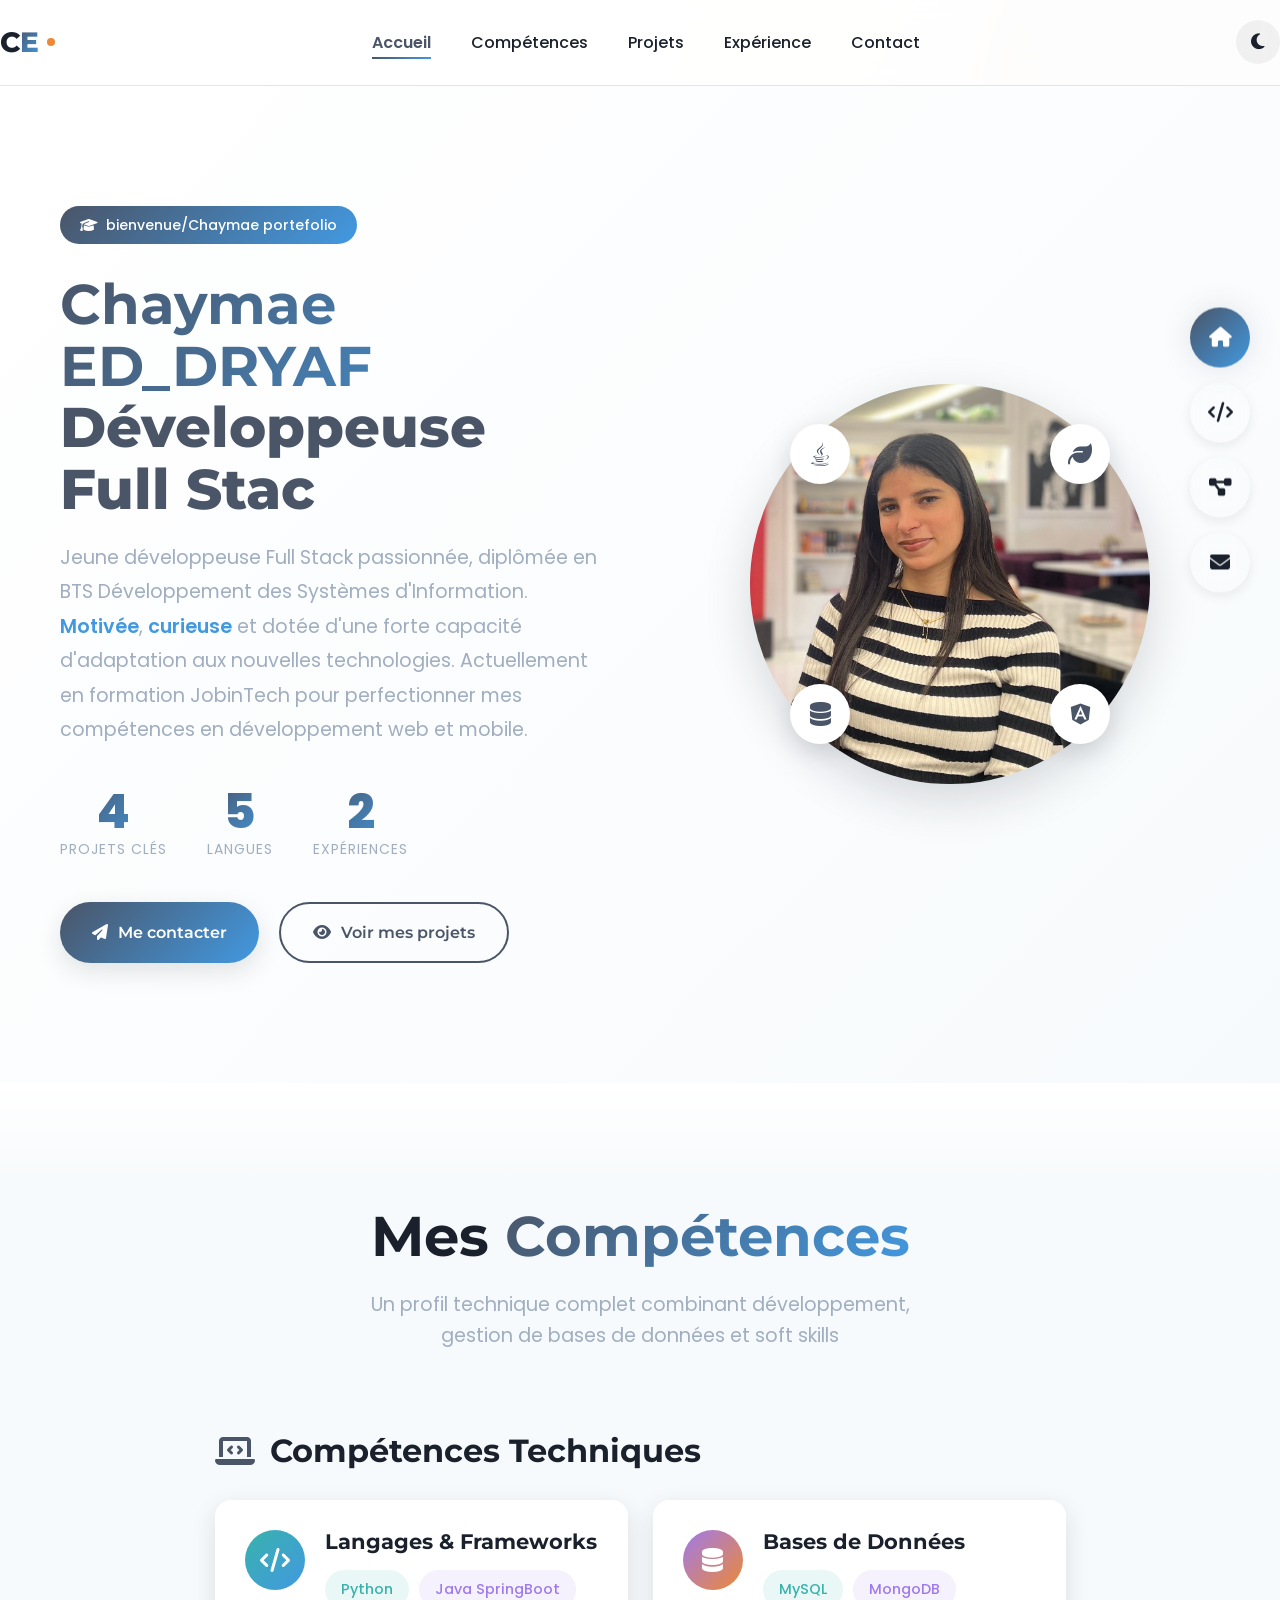
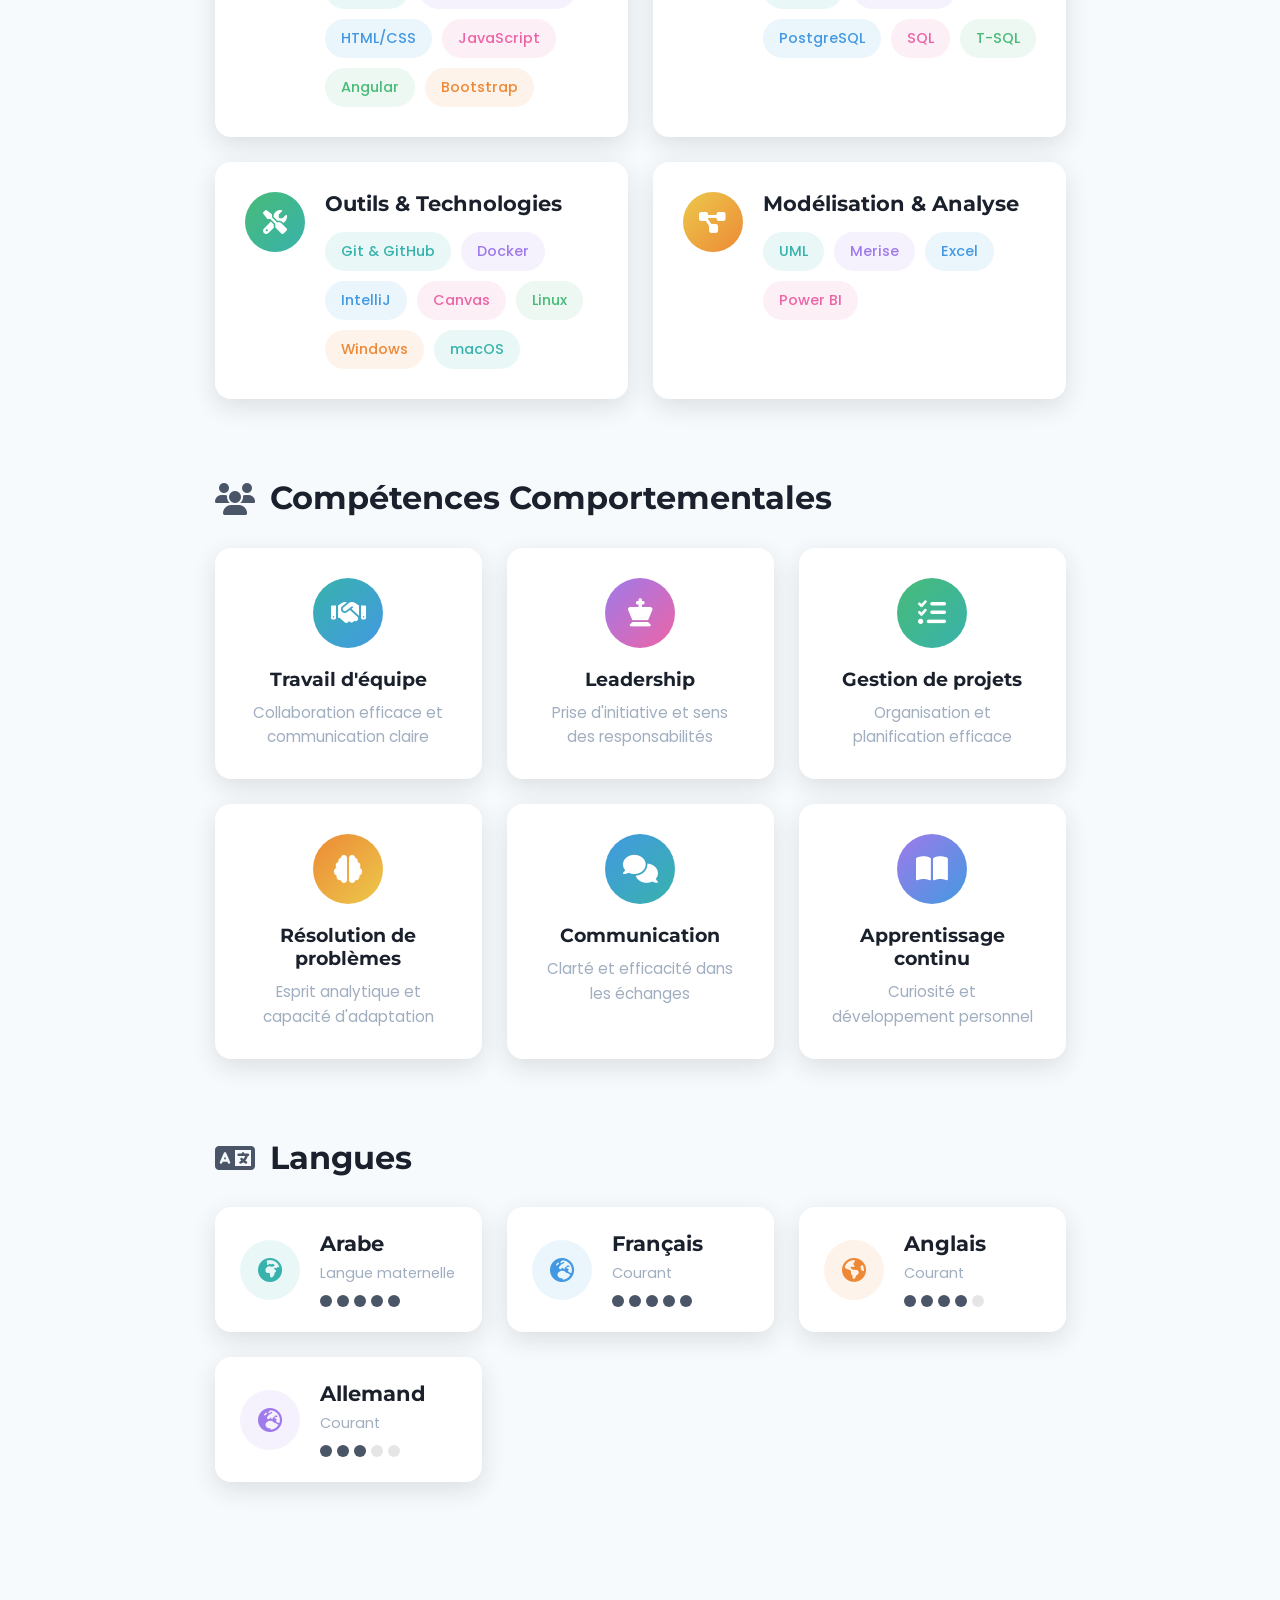
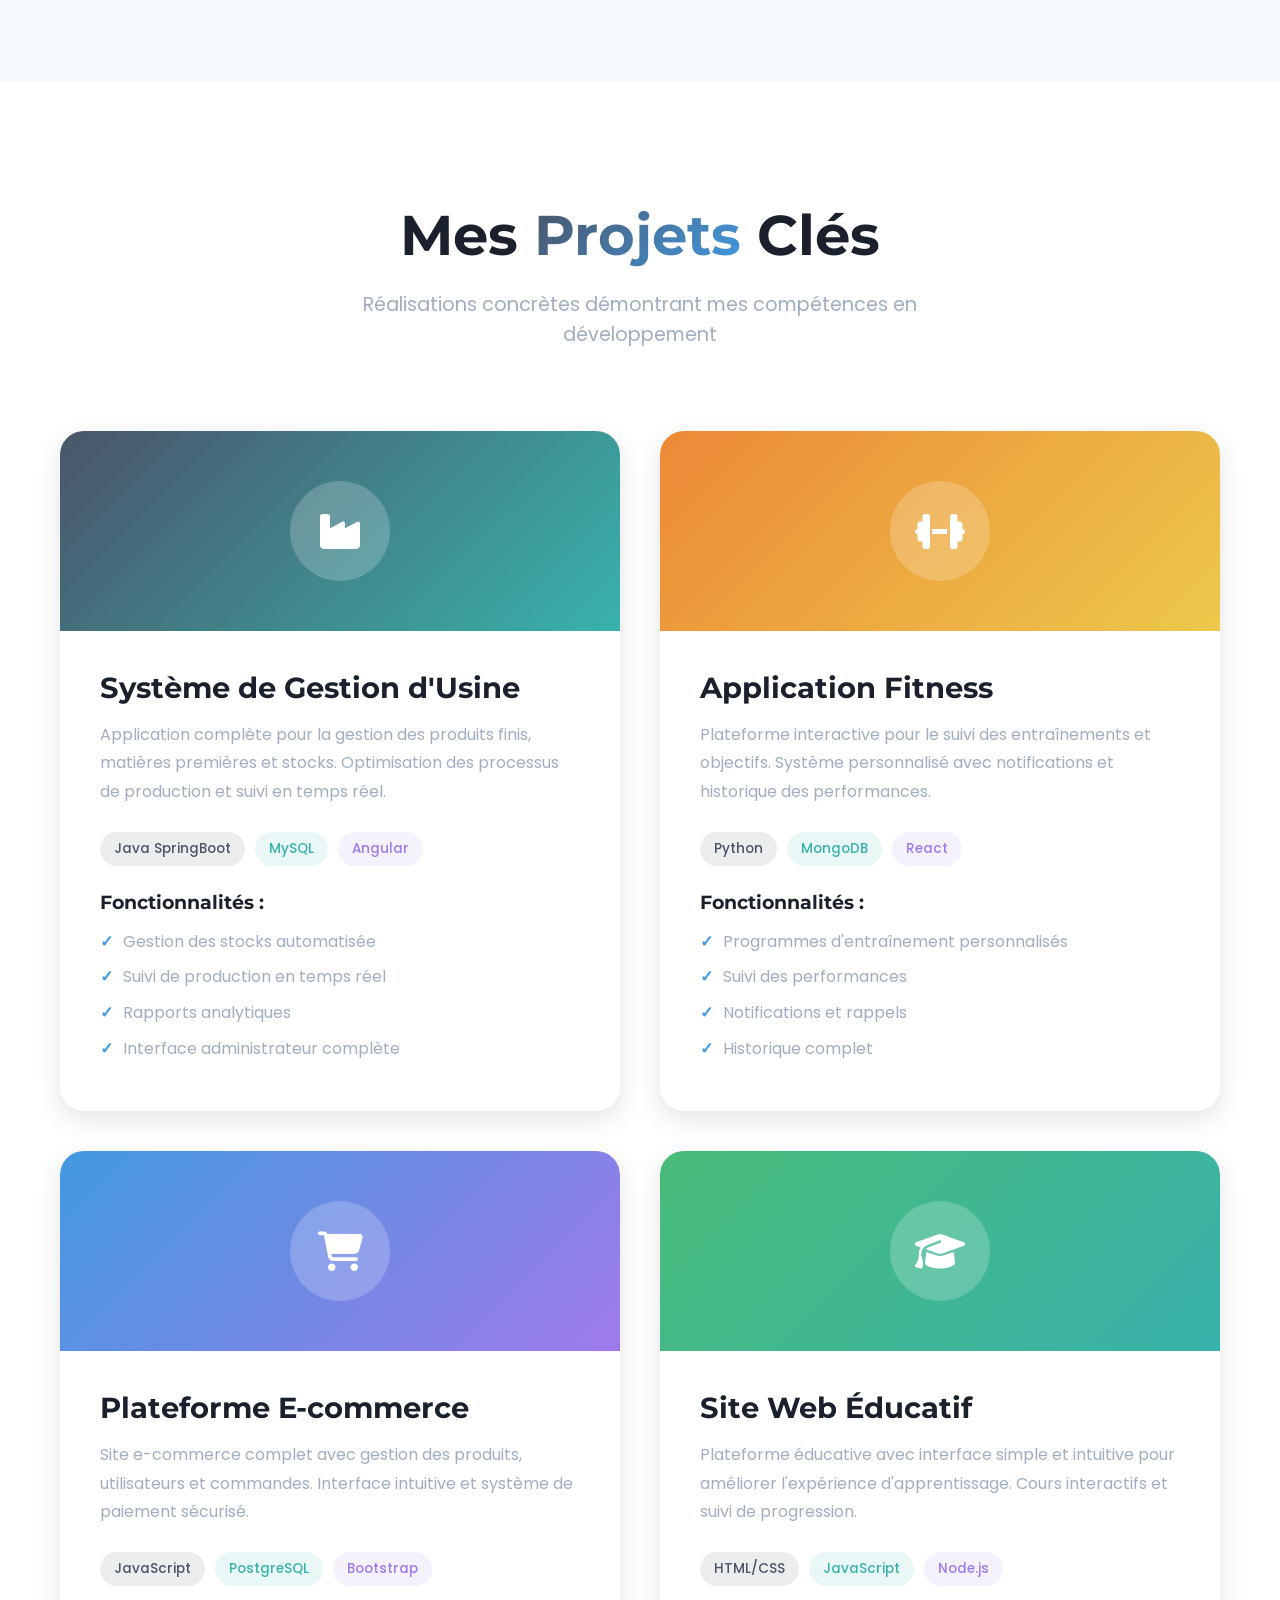
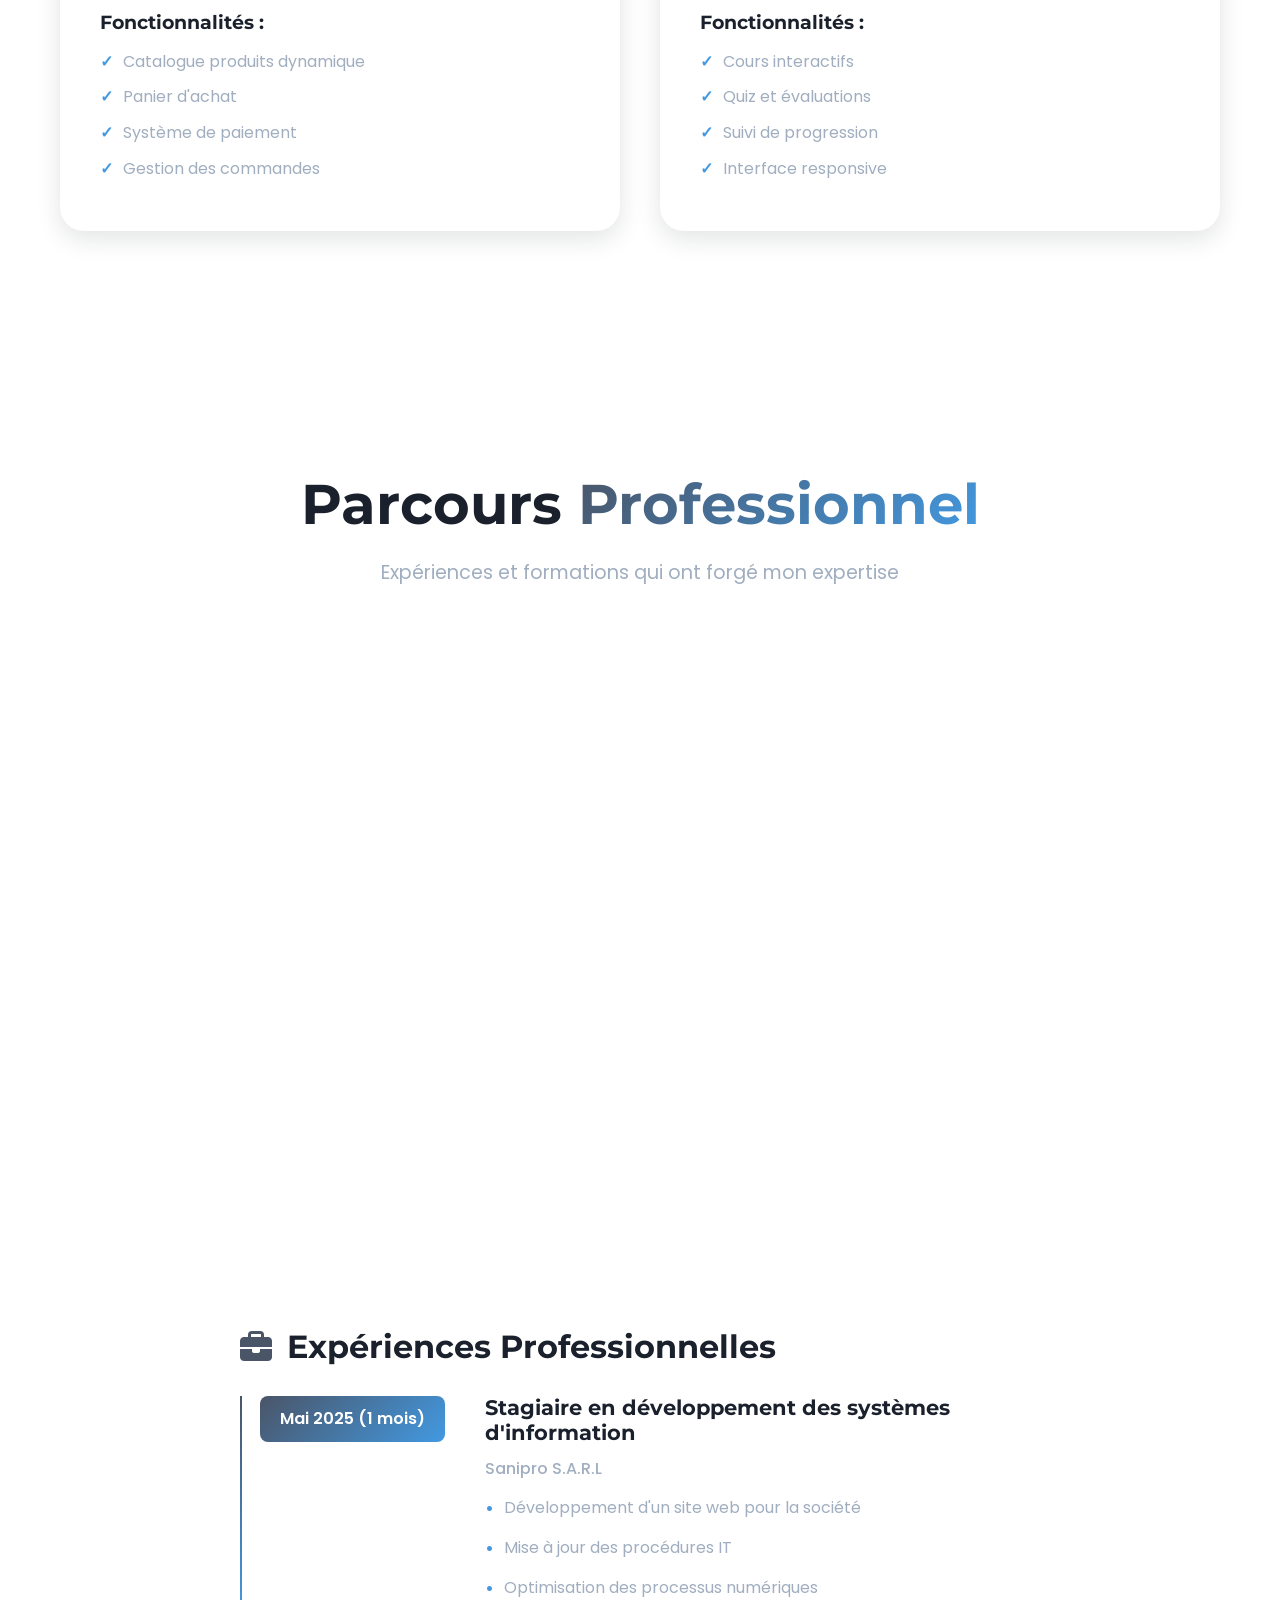
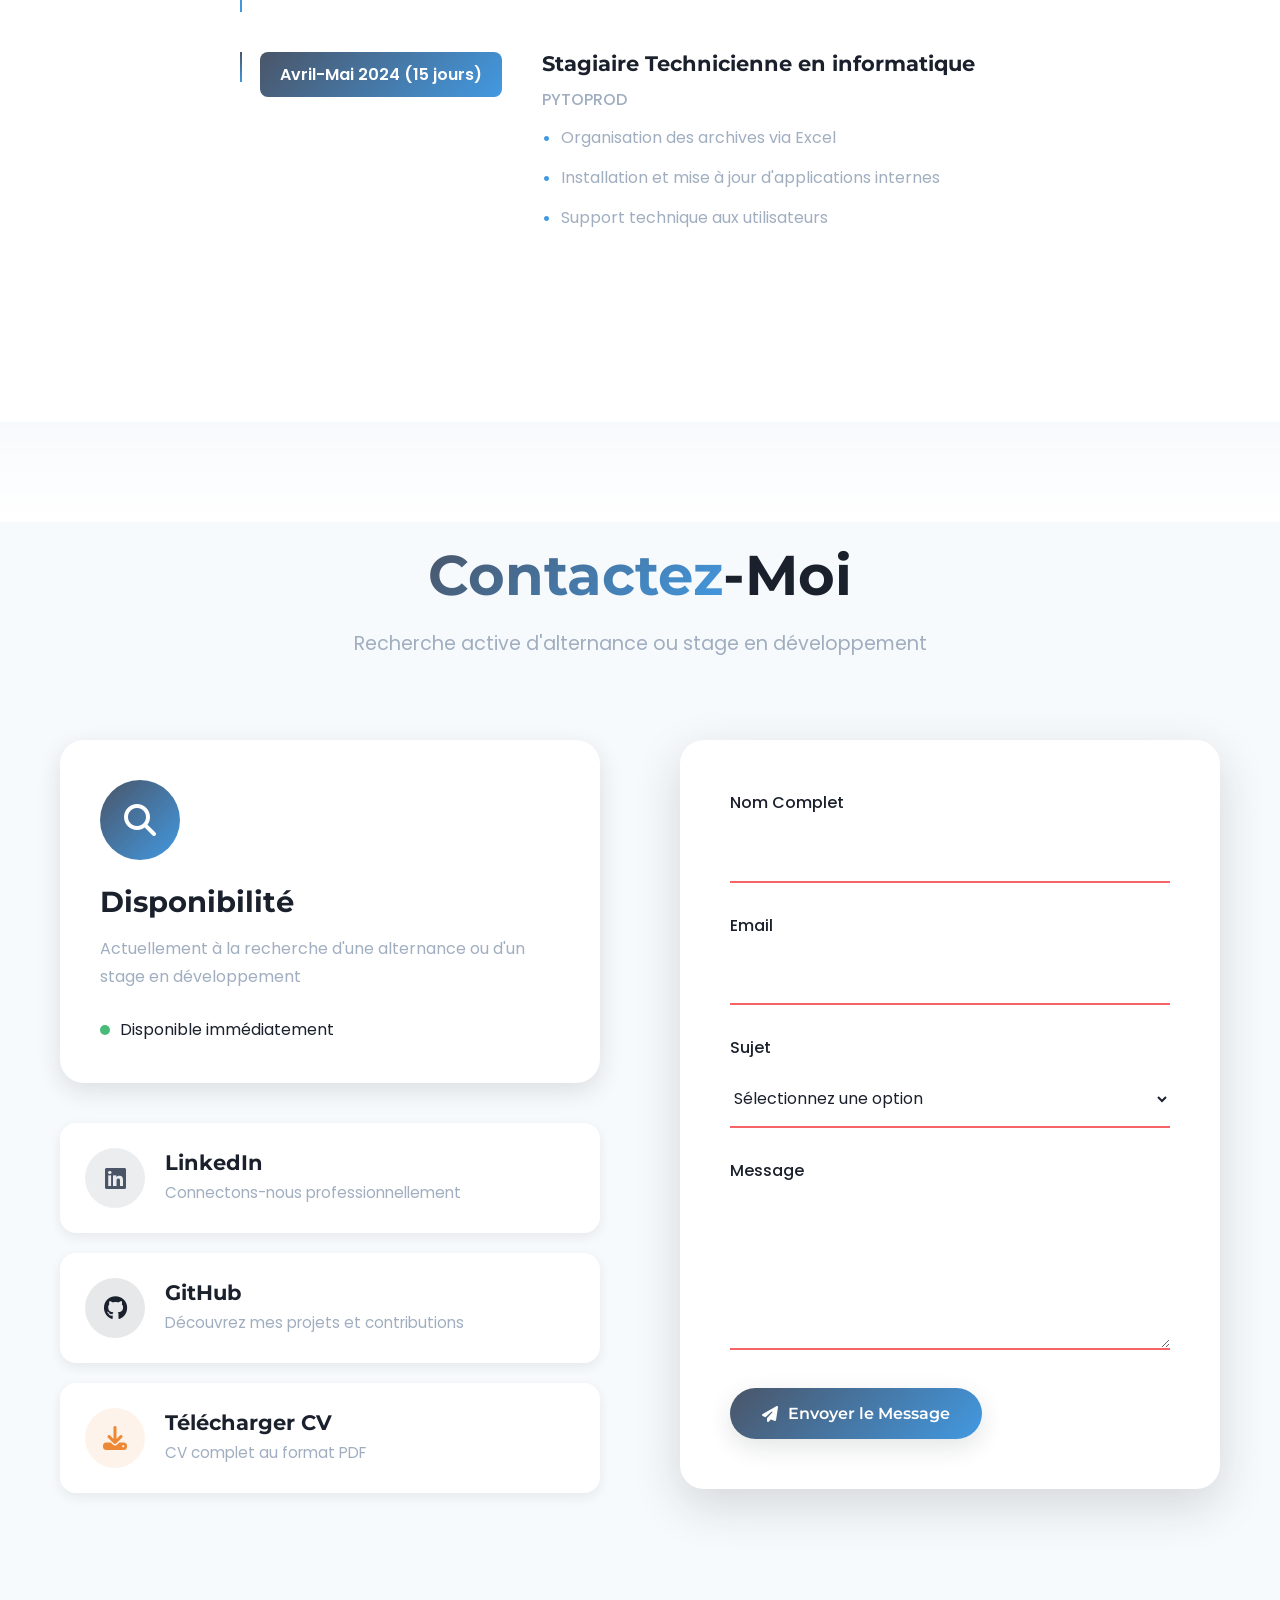
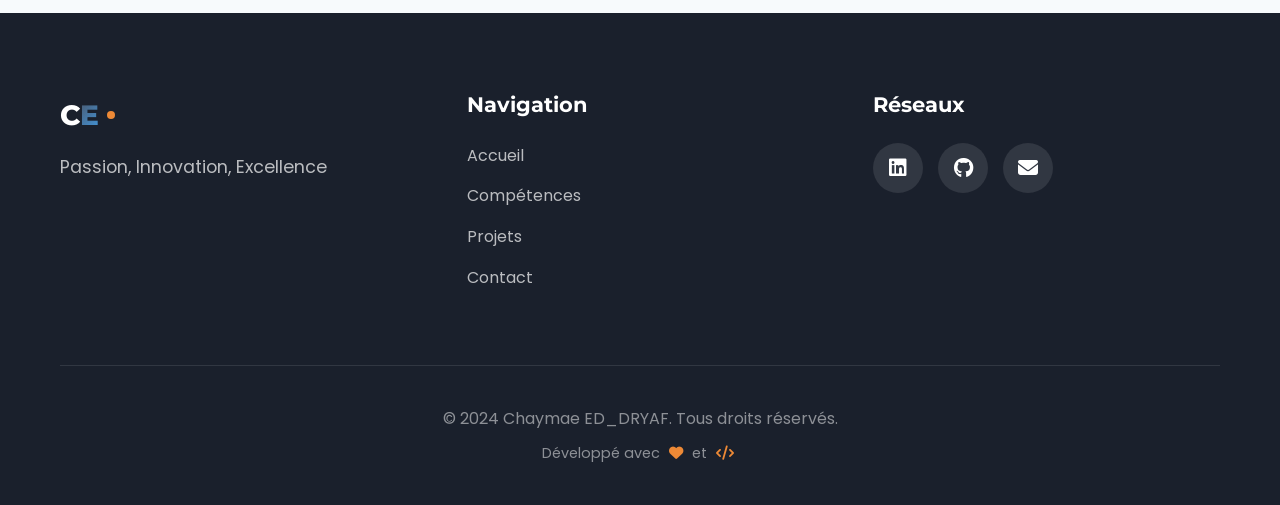
==== index.html @ ac70e440 "first commit" ====
<!DOCTYPE html>
<html lang="fr">

<head>
    <meta charset="UTF-8">
    <meta name="viewport" content="width=device-width, initial-scale=1.0">
    <title>Chaymae ED_DRYAF | Développeuse Full Stack</title>
    <link rel="stylesheet" href="https://cdnjs.cloudflare.com/ajax/libs/font-awesome/6.4.0/css/all.min.css">
    <link rel="preconnect" href="https://fonts.googleapis.com">
    <link rel="preconnect" href="https://fonts.gstatic.com" crossorigin>
    <link href="https://fonts.googleapis.com/css2?family=Montserrat:wght@300;400;500;600;700;800;900&family=Poppins:wght@300;400;500;600;700&display=swap" rel="stylesheet">
    <link rel="stylesheet" href="style.css">

</head>

<body>

    <!-- Background Effects -->
    <div class="background-effects">
        <div class="floating-shapes"></div>
        <div class="particles-container"></div>
        <div class="gradient-overlay"></div>
        <div class="geometric-grid"></div>
        <div class="floating-circles"></div>
    </div>

    <!-- Floating Navigation Buttons -->
    <div class="floating-nav">
        <button class="floating-btn" data-section="home">
            <i class="fas fa-home"></i>
            <span>Accueil</span>
        </button>
        <button class="floating-btn" data-section="competences">
            <i class="fas fa-code"></i>
            <span>Compétences</span>
        </button>
        <button class="floating-btn" data-section="projets">
            <i class="fas fa-project-diagram"></i>
            <span>Projets</span>
        </button>
        <button class="floating-btn" data-section="contact">
            <i class="fas fa-envelope"></i>
            <span>Contact</span>
        </button>
    </div>

    <!-- Main Navigation -->
    <header class="header">
        <nav class="navbar">
            <div class="logo-container">
                <span class="logo-text">C<span class="logo-highlight">E</span></span>
                <div class="logo-dot"></div>
            </div>
            <ul class="nav-menu">
                <li><a href="#home" class="nav-link active">Accueil</a></li>
                <li><a href="#competences" class="nav-link">Compétences</a></li>
                <li><a href="#projets" class="nav-link">Projets</a></li>
                <li><a href="#experience" class="nav-link">Expérience</a></li>
                <li><a href="#contact" class="nav-link">Contact</a></li>
            </ul>
            <div class="nav-actions">
                <button class="theme-toggle" id="themeToggle">
                    <i class="fas fa-moon"></i>
                </button>
                <button class="menu-toggle" id="menuToggle">
                    <i class="fas fa-bars"></i>
                </button>
            </div>
        </nav>
    </header>

    <!-- Hero Section -->
    <section id="home" class="section hero-section active">
        <div class="container">
            <div class="hero-content">
                <div class="hero-text animate-on-scroll">
                    <div class="badge animate-float">
                        <i class="fas fa-graduation-cap"></i>
                        <span>bienvenue/Chaymae portefolio</span>
                    </div>
                    <h1 class="hero-title">
                        <span class="text-gradient">Chaymae ED_DRYAF</span>
                        <span class="typing-text"></span>
                    </h1>
                    <p class="hero-subtitle">
                        Jeune développeuse Full Stack passionnée, diplômée en BTS Développement des Systèmes d'Information.
                        <span class="highlight">Motivée</span>, <span class="highlight">curieuse</span> et dotée d'une forte capacité d'adaptation aux nouvelles technologies. Actuellement en formation JobinTech pour perfectionner mes compétences en développement
                        web et mobile.
                    </p>
                    <div class="hero-stats">
                        <div class="stat">
                            <span class="stat-number" data-count="4">0</span>
                            <span class="stat-label">Projets Clés</span>
                        </div>
                        <div class="stat">
                            <span class="stat-number" data-count="5">0</span>
                            <span class="stat-label">Langues</span>
                        </div>
                        <div class="stat">
                            <span class="stat-number" data-count="2">0</span>
                            <span class="stat-label">Expériences</span>
                        </div>
                    </div>
                    <div class="hero-actions">
                        <a href="#contact" class="btn btn-primary btn-glow">
                            <i class="fas fa-paper-plane"></i>
                            <span>Me contacter</span>
                        </a>
                        <a href="#projets" class="btn btn-outline">
                            <i class="fas fa-eye"></i>
                            <span>Voir mes projets</span>
                        </a>
                    </div>
                </div>
                <div class="hero-visual animate-on-scroll delay-1">
                    <div class="hero-image-container">
                        <div class="image-wrapper">
                            <div class="hexagon">
                                <div class="hexagon-inner">
                                    <img src="photos/portephoto.jpeg" alt="Chaymae ED_DRYAF" class="hero-image">
                                </div>
                                <div class="hexagon-border"></div>
                            </div>
                            <div class="image-glow"></div>
                        </div>
                        <div class="floating-tech">
                            <div class="tech-bubble" style="--delay: 0s">
                                <i class="fab fa-java"></i>
                            </div>
                            <div class="tech-bubble" style="--delay: 1s">
                                <i class="fas fa-leaf"></i>
                            </div>
                            <div class="tech-bubble" style="--delay: 2s">
                                <i class="fas fa-database"></i>
                            </div>
                            <div class="tech-bubble" style="--delay: 3s">
                                <i class="fab fa-angular"></i>
                            </div>
                        </div>
                    </div>
                </div>
            </div>
        </div>
    </section>

    <!-- Compétences Section -->
    <section id="competences" class="section competences-section">
        <div class="section-divider wave-divider"></div>
        <div class="container">
            <div class="section-header animate-on-scroll">
                <h2 class="section-title">
                    Mes <span class="text-gradient">Compétences</span>
                </h2>
                <p class="section-subtitle">
                    Un profil technique complet combinant développement, gestion de bases de données et soft skills
                </p>
            </div>

            <div class="competences-content">
                <!-- Compétences Techniques -->
                <div class="competence-category animate-on-scroll">
                    <h3 class="competence-category-title">
                        <i class="fas fa-laptop-code"></i> Compétences Techniques
                    </h3>
                    <div class="competence-grid">
                        <div class="competence-card">
                            <div class="competence-icon">
                                <i class="fas fa-code"></i>
                            </div>
                            <div class="competence-info">
                                <h4>Langages & Frameworks</h4>
                                <div class="competence-tags">
                                    <span class="tag">Python</span>
                                    <span class="tag">Java SpringBoot</span>
                                    <span class="tag">HTML/CSS</span>
                                    <span class="tag">JavaScript</span>
                                    <span class="tag">Angular</span>
                                    <span class="tag">Bootstrap</span>
                                </div>
                            </div>
                        </div>

                        <div class="competence-card">
                            <div class="competence-icon">
                                <i class="fas fa-database"></i>
                            </div>
                            <div class="competence-info">
                                <h4>Bases de Données</h4>
                                <div class="competence-tags">
                                    <span class="tag">MySQL</span>
                                    <span class="tag">MongoDB</span>
                                    <span class="tag">PostgreSQL</span>
                                    <span class="tag">SQL</span>
                                    <span class="tag">T-SQL</span>
                                </div>
                            </div>
                        </div>

                        <div class="competence-card">
                            <div class="competence-icon">
                                <i class="fas fa-tools"></i>
                            </div>
                            <div class="competence-info">
                                <h4>Outils & Technologies</h4>
                                <div class="competence-tags">
                                    <span class="tag">Git & GitHub</span>
                                    <span class="tag">Docker</span>
                                    <span class="tag">IntelliJ</span>
                                    <span class="tag">Canvas</span>
                                    <span class="tag">Linux</span>
                                    <span class="tag">Windows</span>
                                    <span class="tag">macOS</span>
                                </div>
                            </div>
                        </div>

                        <div class="competence-card">
                            <div class="competence-icon">
                                <i class="fas fa-project-diagram"></i>
                            </div>
                            <div class="competence-info">
                                <h4>Modélisation & Analyse</h4>
                                <div class="competence-tags">
                                    <span class="tag">UML</span>
                                    <span class="tag">Merise</span>
                                    <span class="tag">Excel</span>
                                    <span class="tag">Power BI</span>
                                </div>
                            </div>
                        </div>
                    </div>
                </div>

                <!-- Compétences Comportementales -->
                <div class="competence-category animate-on-scroll delay-1">
                    <h3 class="competence-category-title">
                        <i class="fas fa-users"></i> Compétences Comportementales
                    </h3>
                    <div class="soft-skills-grid">
                        <div class="soft-skill">
                            <div class="skill-icon">
                                <i class="fas fa-handshake"></i>
                            </div>
                            <h4>Travail d'équipe</h4>
                            <p>Collaboration efficace et communication claire</p>
                        </div>

                        <div class="soft-skill">
                            <div class="skill-icon">
                                <i class="fas fa-chess-king"></i>
                            </div>
                            <h4>Leadership</h4>
                            <p>Prise d'initiative et sens des responsabilités</p>
                        </div>

                        <div class="soft-skill">
                            <div class="skill-icon">
                                <i class="fas fa-tasks"></i>
                            </div>
                            <h4>Gestion de projets</h4>
                            <p>Organisation et planification efficace</p>
                        </div>

                        <div class="soft-skill">
                            <div class="skill-icon">
                                <i class="fas fa-brain"></i>
                            </div>
                            <h4>Résolution de problèmes</h4>
                            <p>Esprit analytique et capacité d'adaptation</p>
                        </div>

                        <div class="soft-skill">
                            <div class="skill-icon">
                                <i class="fas fa-comments"></i>
                            </div>
                            <h4>Communication</h4>
                            <p>Clarté et efficacité dans les échanges</p>
                        </div>

                        <div class="soft-skill">
                            <div class="skill-icon">
                                <i class="fas fa-book-open"></i>
                            </div>
                            <h4>Apprentissage continu</h4>
                            <p>Curiosité et développement personnel</p>
                        </div>
                    </div>
                </div>

                <!-- Langues -->
                <div class="competence-category animate-on-scroll delay-2">
                    <h3 class="competence-category-title">
                        <i class="fas fa-language"></i> Langues
                    </h3>
                    <div class="languages-grid">
                        <div class="language-card">
                            <div class="language-flag">
                                <i class="fas fa-globe-africa"></i>
                            </div>
                            <div class="language-info">
                                <h4>Arabe</h4>
                                <p>Langue maternelle</p>
                                <div class="language-level">
                                    <div class="level-dots">
                                        <span class="dot active"></span>
                                        <span class="dot active"></span>
                                        <span class="dot active"></span>
                                        <span class="dot active"></span>
                                        <span class="dot active"></span>
                                    </div>
                                </div>
                            </div>
                        </div>

                        <div class="language-card">
                            <div class="language-flag">
                                <i class="fas fa-globe-europe"></i>
                            </div>
                            <div class="language-info">
                                <h4>Français</h4>
                                <p>Courant</p>
                                <div class="language-level">
                                    <div class="level-dots">
                                        <span class="dot active"></span>
                                        <span class="dot active"></span>
                                        <span class="dot active"></span>
                                        <span class="dot active"></span>
                                        <span class="dot active"></span>
                                    </div>
                                </div>
                            </div>
                        </div>

                        <div class="language-card">
                            <div class="language-flag">
                                <i class="fas fa-globe-americas"></i>
                            </div>
                            <div class="language-info">
                                <h4>Anglais</h4>
                                <p>Courant</p>
                                <div class="language-level">
                                    <div class="level-dots">
                                        <span class="dot active"></span>
                                        <span class="dot active"></span>
                                        <span class="dot active"></span>
                                        <span class="dot active"></span>
                                        <span class="dot"></span>
                                    </div>
                                </div>
                            </div>
                        </div>

                        <div class="language-card">
                            <div class="language-flag">
                                <i class="fas fa-globe-europe"></i>
                            </div>
                            <div class="language-info">
                                <h4>Allemand</h4>
                                <p>Courant</p>
                                <div class="language-level">
                                    <div class="level-dots">
                                        <span class="dot active"></span>
                                        <span class="dot active"></span>
                                        <span class="dot active"></span>
                                        <span class="dot"></span>
                                        <span class="dot"></span>
                                    </div>
                                </div>
                            </div>
                        </div>
                    </div>
                </div>
            </div>
        </div>
    </section>

    <!-- Projets Section -->
    <section id="projets" class="section projets-section">
        <div class="section-divider wave-divider reverse"></div>
        <div class="container">
            <div class="section-header animate-on-scroll">
                <h2 class="section-title">
                    Mes <span class="text-gradient">Projets</span> Clés
                </h2>
                <p class="section-subtitle">
                    Réalisations concrètes démontrant mes compétences en développement
                </p>
            </div>

            <div class="projets-grid">
                <div class="projet-card animate-on-scroll">
                    <div class="projet-image">
                        <div class="image-overlay">
                            <i class="fas fa-industry"></i>
                        </div>
                    </div>
                    <div class="projet-content">
                        <h3 class="projet-title">Système de Gestion d'Usine</h3>
                        <p class="projet-description">
                            Application complète pour la gestion des produits finis, matières premières et stocks. Optimisation des processus de production et suivi en temps réel.
                        </p>
                        <div class="projet-tech">
                            <span class="tech-tag">Java SpringBoot</span>
                            <span class="tech-tag">MySQL</span>
                            <span class="tech-tag">Angular</span>
                        </div>
                        <div class="projet-features">
                            <h4>Fonctionnalités :</h4>
                            <ul>
                                <li>Gestion des stocks automatisée</li>
                                <li>Suivi de production en temps réel</li>
                                <li>Rapports analytiques</li>
                                <li>Interface administrateur complète</li>
                            </ul>
                        </div>
                    </div>
                </div>

                <div class="projet-card animate-on-scroll delay-1">
                    <div class="projet-image">
                        <div class="image-overlay">
                            <i class="fas fa-dumbbell"></i>
                        </div>
                    </div>
                    <div class="projet-content">
                        <h3 class="projet-title">Application Fitness</h3>
                        <p class="projet-description">
                            Plateforme interactive pour le suivi des entraînements et objectifs. Système personnalisé avec notifications et historique des performances.
                        </p>
                        <div class="projet-tech">
                            <span class="tech-tag">Python</span>
                            <span class="tech-tag">MongoDB</span>
                            <span class="tech-tag">React</span>
                        </div>
                        <div class="projet-features">
                            <h4>Fonctionnalités :</h4>
                            <ul>
                                <li>Programmes d'entraînement personnalisés</li>
                                <li>Suivi des performances</li>
                                <li>Notifications et rappels</li>
                                <li>Historique complet</li>
                            </ul>
                        </div>
                    </div>
                </div>

                <div class="projet-card animate-on-scroll delay-2">
                    <div class="projet-image">
                        <div class="image-overlay">
                            <i class="fas fa-shopping-cart"></i>
                        </div>
                    </div>
                    <div class="projet-content">
                        <h3 class="projet-title">Plateforme E-commerce</h3>
                        <p class="projet-description">
                            Site e-commerce complet avec gestion des produits, utilisateurs et commandes. Interface intuitive et système de paiement sécurisé.
                        </p>
                        <div class="projet-tech">
                            <span class="tech-tag">JavaScript</span>
                            <span class="tech-tag">PostgreSQL</span>
                            <span class="tech-tag">Bootstrap</span>
                        </div>
                        <div class="projet-features">
                            <h4>Fonctionnalités :</h4>
                            <ul>
                                <li>Catalogue produits dynamique</li>
                                <li>Panier d'achat</li>
                                <li>Système de paiement</li>
                                <li>Gestion des commandes</li>
                            </ul>
                        </div>
                    </div>
                </div>

                <div class="projet-card animate-on-scroll delay-3">
                    <div class="projet-image">
                        <div class="image-overlay">
                            <i class="fas fa-graduation-cap"></i>
                        </div>
                    </div>
                    <div class="projet-content">
                        <h3 class="projet-title">Site Web Éducatif</h3>
                        <p class="projet-description">
                            Plateforme éducative avec interface simple et intuitive pour améliorer l'expérience d'apprentissage. Cours interactifs et suivi de progression.
                        </p>
                        <div class="projet-tech">
                            <span class="tech-tag">HTML/CSS</span>
                            <span class="tech-tag">JavaScript</span>
                            <span class="tech-tag">Node.js</span>
                        </div>
                        <div class="projet-features">
                            <h4>Fonctionnalités :</h4>
                            <ul>
                                <li>Cours interactifs</li>
                                <li>Quiz et évaluations</li>
                                <li>Suivi de progression</li>
                                <li>Interface responsive</li>
                            </ul>
                        </div>
                    </div>
                </div>
            </div>
        </div>
    </section>

    <!-- Expérience & Formation Section -->
    <section id="experience" class="section experience-section">
        <div class="section-divider wave-divider"></div>
        <div class="container">
            <div class="section-header animate-on-scroll">
                <h2 class="section-title">
                    Parcours <span class="text-gradient">Professionnel</span>
                </h2>
                <p class="section-subtitle">
                    Expériences et formations qui ont forgé mon expertise
                </p>
            </div>

            <div class="timeline">
                <!-- Formations -->
                <div class="timeline-category animate-on-scroll">
                    <h3 class="timeline-category-title">
                        <i class="fas fa-graduation-cap"></i> Formations
                    </h3>

                    <div class="timeline-item">
                        <div class="timeline-date">2025 – En cours</div>
                        <div class="timeline-content">
                            <h4>Formation en Développement web et mobile</h4>
                            <p class="timeline-place">JobInTech | Faculté des Sciences Mènes</p>
                            <p>Perfectionnement des compétences en développement full stack et mobile</p>
                        </div>
                    </div>

                    <div class="timeline-item">
                        <div class="timeline-date">2025</div>
                        <div class="timeline-content">
                            <h4>Responsive Web Design</h4>
                            <p class="timeline-place">FreeCodeCamp</p>
                            <p>Certification en conception web responsive</p>
                        </div>
                    </div>

                    <div class="timeline-item">
                        <div class="timeline-date">2023 – 2025</div>
                        <div class="timeline-content">
                            <h4>BTS Développement des Systèmes d'Information</h4>
                            <p class="timeline-place">Technicienne Supérieure</p>
                            <p>Diplôme de technicienne supérieure en développement informatique</p>
                        </div>
                    </div>

                    <div class="timeline-item">
                        <div class="timeline-date">2023</div>
                        <div class="timeline-content">
                            <h4>Baccalauréat Scientifique</h4>
                            <p class="timeline-place">Science Physique - Option Français</p>
                            <p>Diplôme de fin d'études secondaires</p>
                        </div>
                    </div>
                </div>

                <!-- Expériences Professionnelles -->
                <div class="timeline-category animate-on-scroll delay-1">
                    <h3 class="timeline-category-title">
                        <i class="fas fa-briefcase"></i> Expériences Professionnelles
                    </h3>

                    <div class="timeline-item">
                        <div class="timeline-date">Mai 2025 (1 mois)</div>
                        <div class="timeline-content">
                            <h4>Stagiaire en développement des systèmes d'information</h4>
                            <p class="timeline-place">Sanipro S.A.R.L</p>
                            <ul class="timeline-tasks">
                                <li>Développement d'un site web pour la société</li>
                                <li>Mise à jour des procédures IT</li>
                                <li>Optimisation des processus numériques</li>
                            </ul>
                        </div>
                    </div>

                    <div class="timeline-item">
                        <div class="timeline-date">Avril-Mai 2024 (15 jours)</div>
                        <div class="timeline-content">
                            <h4>Stagiaire Technicienne en informatique</h4>
                            <p class="timeline-place">PYTOPROD</p>
                            <ul class="timeline-tasks">
                                <li>Organisation des archives via Excel</li>
                                <li>Installation et mise à jour d'applications internes</li>
                                <li>Support technique aux utilisateurs</li>
                            </ul>
                        </div>
                    </div>
                </div>
            </div>
        </div>
    </section>

    <!-- Contact Section -->
    <section id="contact" class="section contact-section">
        <div class="section-divider wave-divider reverse"></div>
        <div class="container">
            <div class="section-header animate-on-scroll">
                <h2 class="section-title">
                    <span class="text-gradient">Contactez</span>-Moi
                </h2>
                <p class="section-subtitle">
                    Recherche active d'alternance ou stage en développement
                </p>
            </div>

            <div class="contact-content">
                <div class="contact-info animate-on-scroll">
                    <div class="contact-card">
                        <div class="contact-icon">
                            <i class="fas fa-search"></i>
                        </div>
                        <h3>Disponibilité</h3>
                        <p>Actuellement à la recherche d'une alternance ou d'un stage en développement</p>
                        <div class="availability">
                            <span class="status-dot active"></span>
                            <span>Disponible immédiatement</span>
                        </div>
                    </div>

                    <div class="contact-links">
                        <a href="https://linkedin.com/in/chaymae-ed-dryaf" target="_blank" class="contact-link">
                            <div class="link-icon">
                                <i class="fab fa-linkedin"></i>
                            </div>
                            <div class="link-content">
                                <h4>LinkedIn</h4>
                                <p>Connectons-nous professionnellement</p>
                            </div>
                        </a>

                        <a href="https://github.com/chaymae-ed-dryaf" target="_blank" class="contact-link">
                            <div class="link-icon">
                                <i class="fab fa-github"></i>
                            </div>
                            <div class="link-content">
                                <h4>GitHub</h4>
                                <p>Découvrez mes projets et contributions</p>
                            </div>
                        </a>

                        <a href="cv-chaymae-ed-dryaf.pdf" class="contact-link" download>
                            <div class="link-icon">
                                <i class="fas fa-download"></i>
                            </div>
                            <div class="link-content">
                                <h4>Télécharger CV</h4>
                                <p>CV complet au format PDF</p>
                            </div>
                        </a>
                    </div>
                </div>

                <div class="contact-form-container animate-on-scroll delay-1">
                    <form class="contact-form" id="contactForm">
                        <div class="form-group">
                            <label for="name">Nom Complet</label>
                            <input type="text" id="name" required>
                            <div class="input-underline"></div>
                        </div>

                        <div class="form-group">
                            <label for="email">Email</label>
                            <input type="email" id="email" required>
                            <div class="input-underline"></div>
                        </div>

                        <div class="form-group">
                            <label for="sujet">Sujet</label>
                            <select id="sujet" required>
                                <option value="">Sélectionnez une option</option>
                                <option value="alternance">Proposition d'alternance</option>
                                <option value="stage">Proposition de stage</option>
                                <option value="projet">Projet de développement</option>
                                <option value="autre">Autre</option>
                            </select>
                            <div class="input-underline"></div>
                        </div>

                        <div class="form-group">
                            <label for="message">Message</label>
                            <textarea id="message" rows="5" required></textarea>
                            <div class="input-underline"></div>
                        </div>

                        <button type="submit" class="btn btn-primary btn-glow">
                            <i class="fas fa-paper-plane"></i>
                            Envoyer le Message
                        </button>
                    </form>
                </div>
            </div>
        </div>
    </section>

    <!-- Footer -->
    <footer class="footer">
        <div class="container">
            <div class="footer-content">
                <div class="footer-brand">
                    <div class="logo-container">
                        <span class="logo-text">C<span class="logo-highlight">E</span></span>
                        <div class="logo-dot"></div>
                    </div>
                    <p class="footer-tagline">
                        Passion, Innovation, Excellence
                    </p>
                </div>

                <div class="footer-links">
                    <h4>Navigation</h4>
                    <ul>
                        <li><a href="#home">Accueil</a></li>
                        <li><a href="#competences">Compétences</a></li>
                        <li><a href="#projets">Projets</a></li>
                        <li><a href="#contact">Contact</a></li>
                    </ul>
                </div>

                <div class="footer-social">
                    <h4>Réseaux</h4>
                    <div class="social-icons">
                        <a href="https://linkedin.com/in/chaymae-ed-dryaf" target="_blank">
                            <i class="fab fa-linkedin"></i>
                        </a>
                        <a href="https://github.com/chaymae-ed-dryaf" target="_blank">
                            <i class="fab fa-github"></i>
                        </a>
                        <a href="mailto:chaymae.ed.dryaf@email.com">
                            <i class="fas fa-envelope"></i>
                        </a>
                    </div>
                </div>
            </div>

            <div class="footer-bottom">
                <p>&copy; 2024 Chaymae ED_DRYAF. Tous droits réservés.</p>
                <p class="footer-credit">
                    Développé avec <i class="fas fa-heart"></i> et <i class="fas fa-code"></i>
                </p>
            </div>
        </div>
    </footer>

    <script src="script.js"></script>
</body>

</html>
---- style.css ----
/* CSS Variables - Thème Gris Professionnel */

:root {
    /* Nouvelle palette de couleurs - Thème Gris */
    --primary-color: #4A5568;
    /* Gris foncé élégant */
    --primary-dark: #2D3748;
    /* Gris très foncé */
    --primary-light: #718096;
    /* Gris moyen */
    --secondary-color: #ED8936;
    /* Orange chaleureux */
    --accent-color: #4299E1;
    /* Bleu professionnel */
    --accent-dark: #3182CE;
    --dark-color: #1A202C;
    /* Noir profond */
    --darker-color: #0F141E;
    --light-color: #FFFFFF;
    --gray-light: #F7FAFC;
    /* Gris très clair */
    --gray-color: #A0AEC0;
    /* Gris neutre */
    --gray-dark: #4A5568;
    /* Gris foncé */
    /* Nouveaux gradients */
    --gradient-primary: linear-gradient(135deg, var(--primary-color) 0%, var(--accent-color) 100%);
    --gradient-dark: linear-gradient(135deg, var(--dark-color) 0%, var(--darker-color) 100%);
    --gradient-glow: linear-gradient(135deg, rgba(74, 85, 104, 0.1), rgba(66, 153, 225, 0.1));
    /* Couleurs alternatives */
    --color-teal: #38B2AC;
    /* Teal */
    --color-purple: #9F7AEA;
    /* Violet */
    --color-pink: #ED64A6;
    /* Rose */
    --color-green: #48BB78;
    /* Vert */
    --color-yellow: #ECC94B;
    /* Jaune */
    --color-red: #F56565;
    /* Rouge */
    /* Shadows */
    --shadow-sm: 0 4px 12px rgba(26, 32, 44, 0.08);
    --shadow-md: 0 8px 24px rgba(26, 32, 44, 0.12);
    --shadow-lg: 0 16px 48px rgba(26, 32, 44, 0.16);
    --shadow-glow: 0 0 30px rgba(74, 85, 104, 0.15);
    /* Transitions */
    --transition-fast: all 0.3s ease;
    --transition-normal: all 0.5s cubic-bezier(0.4, 0, 0.2, 1);
    --transition-slow: all 0.8s cubic-bezier(0.4, 0, 0.2, 1);
    /* Borders */
    --border-radius-sm: 8px;
    --border-radius-md: 16px;
    --border-radius-lg: 24px;
    --border-radius-xl: 32px;
    /* Spacing */
    --section-padding: 120px 0;
}


/* Dark Theme Variables */

.dark-theme {
    --light-color: #1A202C;
    --dark-color: #E2E8F0;
    --darker-color: #CBD5E0;
    --gray-light: #2D3748;
    --gray-dark: #A0AEC0;
    --primary-color: #CBD5E0;
    --primary-dark: #E2E8F0;
}


/* Reset & Base Styles */

* {
    margin: 0;
    padding: 0;
    box-sizing: border-box;
}

html {
    scroll-behavior: smooth;
    scroll-padding-top: 80px;
}

body {
    font-family: 'Poppins', sans-serif;
    line-height: 1.6;
    color: var(--dark-color);
    background-color: var(--light-color);
    overflow-x: hidden;
    position: relative;
    transition: var(--transition-normal);
}

.container {
    max-width: 1200px;
    margin: 0 auto;
    padding: 0 20px;
}


/* Typography */

h1,
h2,
h3,
h4,
h5,
h6 {
    font-family: 'Montserrat', sans-serif;
    font-weight: 700;
    line-height: 1.2;
}

.text-gradient {
    background: var(--gradient-primary);
    -webkit-background-clip: text;
    background-clip: text;
    color: transparent;
    display: inline-block;
}

.highlight {
    color: var(--accent-color);
    font-weight: 600;
}


/* Background Effects */

.background-effects {
    position: fixed;
    top: 0;
    left: 0;
    width: 100%;
    height: 100%;
    z-index: -1;
    overflow: hidden;
}

.floating-shapes {
    position: absolute;
    width: 100%;
    height: 100%;
}

.floating-shapes::before,
.floating-shapes::after {
    content: '';
    position: absolute;
    border-radius: 50%;
    background: var(--gradient-glow);
    animation: float 20s infinite ease-in-out;
}

.floating-shapes::before {
    width: 400px;
    height: 400px;
    top: -100px;
    right: -100px;
    animation-delay: 0s;
}

.floating-shapes::after {
    width: 300px;
    height: 300px;
    bottom: -50px;
    left: -50px;
    animation-delay: 10s;
}

.particles-container {
    position: absolute;
    width: 100%;
    height: 100%;
}

.gradient-overlay {
    position: absolute;
    width: 100%;
    height: 100%;
    background: radial-gradient(circle at 20% 80%, rgba(74, 85, 104, 0.1) 0%, transparent 50%), radial-gradient(circle at 80% 20%, rgba(237, 137, 54, 0.1) 0%, transparent 50%);
}


/* Floating Navigation */

.floating-nav {
    position: fixed;
    right: 30px;
    top: 50%;
    transform: translateY(-50%);
    display: flex;
    flex-direction: column;
    gap: 15px;
    z-index: 1000;
    animation: slideInRight 0.8s ease-out;
}

.floating-btn {
    display: flex;
    flex-direction: column;
    justify-content: center;
    align-items: center;
    position: relative;
    text-decoration: none;
    color: inherit;
    height: 60px;
    width: 60px;
    z-index: 9999;
    background-color: rgba(255, 255, 255, 0.1);
    backdrop-filter: blur(10px);
    outline: none;
    border: none;
    border-radius: 50%;
    cursor: pointer;
    transition: var(--transition-normal);
    color: var(--dark-color);
    font-size: 20px;
    box-shadow: var(--shadow-sm);
}

.floating-btn span {
    position: absolute;
    right: 70px;
    background: var(--light-color);
    padding: 6px 12px;
    border-radius: var(--border-radius-sm);
    font-size: 14px;
    font-weight: 500;
    white-space: nowrap;
    opacity: 0;
    transform: translateX(10px);
    transition: var(--transition-normal);
    box-shadow: var(--shadow-sm);
    pointer-events: none;
}

.floating-btn:hover span {
    opacity: 1;
    transform: translateX(0);
}

.floating-btn:hover {
    background: var(--gradient-primary);
    color: white;
    transform: translateY(-5px);
    box-shadow: var(--shadow-glow);
}

.floating-btn.active {
    background: var(--gradient-primary);
    color: white;
    box-shadow: var(--shadow-glow);
}


/* Header & Navigation */

.header {
    position: fixed;
    top: 0;
    left: 0;
    width: 100%;
    z-index: 1000;
    padding: 20px 0;
    transition: var(--transition-normal);
    background: rgba(255, 255, 255, 0.9);
    backdrop-filter: blur(10px);
    border-bottom: 1px solid rgba(0, 0, 0, 0.1);
}

.header.scrolled {
    padding: 15px 0;
    box-shadow: var(--shadow-md);
}

.navbar {
    display: flex;
    justify-content: space-between;
    align-items: center;
}

.logo-container {
    display: flex;
    align-items: center;
    gap: 8px;
}

.logo-text {
    font-family: 'Montserrat', sans-serif;
    font-size: 28px;
    font-weight: 800;
    color: var(--dark-color);
}

.logo-highlight {
    background: var(--gradient-primary);
    -webkit-background-clip: text;
    background-clip: text;
    color: transparent;
}

.logo-dot {
    width: 8px;
    height: 8px;
    background: var(--secondary-color);
    border-radius: 50%;
    animation: pulse 2s infinite;
}

.nav-menu {
    display: flex;
    list-style: none;
    gap: 40px;
}

.nav-link {
    text-decoration: none;
    color: var(--dark-color);
    font-weight: 500;
    font-size: 16px;
    transition: var(--transition-fast);
    position: relative;
    padding: 5px 0;
}

.nav-link::after {
    content: '';
    position: absolute;
    bottom: 0;
    left: 0;
    width: 0;
    height: 2px;
    background: var(--gradient-primary);
    transition: var(--transition-normal);
}

.nav-link:hover::after,
.nav-link.active::after {
    width: 100%;
}

.nav-link:hover,
.nav-link.active {
    color: var(--primary-color);
}

.nav-actions {
    display: flex;
    gap: 15px;
    align-items: center;
}

.theme-toggle,
.menu-toggle {
    width: 44px;
    height: 44px;
    border-radius: 50%;
    border: none;
    background: rgba(0, 0, 0, 0.05);
    color: var(--dark-color);
    cursor: pointer;
    transition: var(--transition-normal);
    display: flex;
    align-items: center;
    justify-content: center;
    font-size: 18px;
}

.theme-toggle:hover,
.menu-toggle:hover {
    background: var(--gradient-primary);
    color: white;
    transform: rotate(180deg);
}

.menu-toggle {
    display: none;
}


/* Sections */

.section {
    position: relative;
    padding: var(--section-padding);
    min-height: 100vh;
    display: flex;
    align-items: center;
}

.section.active {
    display: block;
}

.section-divider {
    position: absolute;
    top: 0;
    left: 0;
    width: 100%;
    height: 100px;
    overflow: hidden;
    z-index: 1;
}

.wave-divider {
    background: linear-gradient(180deg, var(--light-color) 0%, transparent 100%);
}

.wave-divider.reverse {
    background: linear-gradient(0deg, var(--light-color) 0%, transparent 100%);
}


/* Hero Section */

.hero-section {
    background: linear-gradient(135deg, var(--light-color) 0%, var(--gray-light) 100%);
}

.hero-content {
    display: grid;
    grid-template-columns: 1fr 1fr;
    gap: 80px;
    align-items: center;
}

.hero-text {
    max-width: 600px;
}

.badge {
    display: inline-flex;
    align-items: center;
    gap: 8px;
    background: var(--gradient-primary);
    color: white;
    padding: 8px 20px;
    border-radius: 30px;
    font-size: 14px;
    font-weight: 500;
    margin-bottom: 30px;
    animation: float 3s infinite ease-in-out;
}

.hero-title {
    font-size: 3.5rem;
    margin-bottom: 20px;
    line-height: 1.1;
}

.typing-text {
    display: block;
    color: var(--primary-color);
    font-weight: 800;
    min-height: 60px;
}

.hero-subtitle {
    font-size: 1.2rem;
    color: var(--gray-color);
    margin-bottom: 40px;
    line-height: 1.8;
}

.hero-stats {
    display: flex;
    gap: 40px;
    margin: 40px 0;
}

.stat {
    text-align: center;
}

.stat-number {
    display: block;
    font-size: 3rem;
    font-weight: 800;
    background: var(--gradient-primary);
    -webkit-background-clip: text;
    background-clip: text;
    color: transparent;
    line-height: 1;
}

.stat-label {
    font-size: 14px;
    color: var(--gray-color);
    text-transform: uppercase;
    letter-spacing: 1px;
    margin-top: 5px;
}

.hero-actions {
    display: flex;
    gap: 20px;
    margin-top: 40px;
}


/* Buttons */

.btn {
    display: inline-flex;
    align-items: center;
    justify-content: center;
    gap: 10px;
    padding: 16px 32px;
    border-radius: 50px;
    font-family: 'Montserrat', sans-serif;
    font-weight: 600;
    font-size: 16px;
    text-decoration: none;
    border: none;
    cursor: pointer;
    transition: var(--transition-normal);
    position: relative;
    overflow: hidden;
}

.btn::before {
    content: '';
    position: absolute;
    top: 0;
    left: -100%;
    width: 100%;
    height: 100%;
    background: linear-gradient(90deg, transparent, rgba(255, 255, 255, 0.2), transparent);
    transition: 0.5s;
}

.btn:hover::before {
    left: 100%;
}

.btn-primary {
    background: var(--gradient-primary);
    color: white;
    box-shadow: var(--shadow-md);
}

.btn-primary:hover {
    transform: translateY(-5px);
    box-shadow: var(--shadow-glow);
}

.btn-glow {
    animation: glow 2s infinite alternate;
}

.btn-outline {
    background: transparent;
    color: var(--primary-color);
    border: 2px solid var(--primary-color);
}

.btn-outline:hover {
    background: var(--primary-color);
    color: white;
    transform: translateY(-5px);
}


/* Hero Visual */

.hero-visual {
    position: relative;
}

.hero-image-container {
    position: relative;
    width: 400px;
    height: 400px;
    margin: 0 auto;
}

.image-wrapper {
    position: relative;
    width: 100%;
    height: 100%;
    border-radius: 50%;
    overflow: hidden;
    box-shadow: var(--shadow-lg);
}

.hero-image {
    width: 100%;
    height: 100%;
    object-fit: cover;
    transition: var(--transition-slow);
}

.image-glow {
    position: absolute;
    top: 50%;
    left: 50%;
    transform: translate(-50%, -50%);
    width: 110%;
    height: 110%;
    background: var(--gradient-primary);
    border-radius: 50%;
    z-index: -1;
    opacity: 0.15;
    filter: blur(40px);
    animation: pulse 3s infinite;
}

.floating-tech {
    position: absolute;
    top: 0;
    left: 0;
    width: 100%;
    height: 100%;
}

.tech-bubble {
    position: absolute;
    width: 60px;
    height: 60px;
    border-radius: 50%;
    background: white;
    display: flex;
    align-items: center;
    justify-content: center;
    font-size: 24px;
    color: var(--primary-color);
    box-shadow: var(--shadow-md);
    animation: orbit 20s linear infinite;
    animation-delay: var(--delay);
}

.tech-bubble:nth-child(1) {
    top: 10%;
    left: 10%;
}

.tech-bubble:nth-child(2) {
    top: 10%;
    right: 10%;
}

.tech-bubble:nth-child(3) {
    bottom: 10%;
    left: 10%;
}

.tech-bubble:nth-child(4) {
    bottom: 10%;
    right: 10%;
}


/* Compétences Section */

.competences-section {
    background: var(--gray-light);
}

.competence-category {
    margin-bottom: 80px;
}

.competence-category-title {
    font-size: 2rem;
    margin-bottom: 30px;
    display: flex;
    align-items: center;
    gap: 15px;
    color: var(--dark-color);
}

.competence-category-title i {
    color: var(--primary-color);
    font-size: 2rem;
}

.competence-grid {
    display: grid;
    grid-template-columns: repeat(auto-fit, minmax(300px, 1fr));
    gap: 25px;
}

.competence-card {
    background: white;
    padding: 30px;
    border-radius: var(--border-radius-md);
    box-shadow: var(--shadow-md);
    transition: var(--transition-normal);
    display: flex;
    align-items: flex-start;
    gap: 20px;
}

.competence-card:hover {
    transform: translateY(-10px);
    box-shadow: var(--shadow-lg);
}


/* Compétences Cards - Couleurs différentes pour chaque catégorie */

.competence-card:nth-child(1) .competence-icon {
    background: linear-gradient(135deg, var(--color-teal), var(--accent-color));
}

.competence-card:nth-child(2) .competence-icon {
    background: linear-gradient(135deg, var(--color-purple), var(--secondary-color));
}

.competence-card:nth-child(3) .competence-icon {
    background: linear-gradient(135deg, var(--color-green), var(--color-teal));
}

.competence-card:nth-child(4) .competence-icon {
    background: linear-gradient(135deg, var(--color-yellow), var(--secondary-color));
}

.competence-icon {
    width: 60px;
    height: 60px;
    border-radius: 50%;
    display: flex;
    align-items: center;
    justify-content: center;
    color: white;
    font-size: 24px;
    flex-shrink: 0;
}

.competence-info h4 {
    font-size: 1.3rem;
    margin-bottom: 15px;
    color: var(--dark-color);
}

.competence-tags {
    display: flex;
    flex-wrap: wrap;
    gap: 10px;
}

.tag {
    background: rgba(56, 178, 172, 0.1);
    color: var(--color-teal);
    padding: 8px 16px;
    border-radius: 20px;
    font-size: 0.9rem;
    font-weight: 500;
    transition: var(--transition-fast);
}


/* Tags avec couleurs variées */

.tag:nth-child(1) {
    background: rgba(56, 178, 172, 0.1);
    color: var(--color-teal);
}

.tag:nth-child(2) {
    background: rgba(159, 122, 234, 0.1);
    color: var(--color-purple);
}

.tag:nth-child(3) {
    background: rgba(66, 153, 225, 0.1);
    color: var(--accent-color);
}

.tag:nth-child(4) {
    background: rgba(237, 100, 166, 0.1);
    color: var(--color-pink);
}

.tag:nth-child(5) {
    background: rgba(72, 187, 120, 0.1);
    color: var(--color-green);
}

.tag:nth-child(6) {
    background: rgba(237, 137, 54, 0.1);
    color: var(--secondary-color);
}

.tag:hover {
    background: var(--primary-color);
    color: white;
    transform: translateY(-2px);
}


/* Soft Skills */

.soft-skills-grid {
    display: grid;
    grid-template-columns: repeat(auto-fit, minmax(250px, 1fr));
    gap: 25px;
}

.soft-skill {
    background: white;
    padding: 30px;
    border-radius: var(--border-radius-md);
    text-align: center;
    box-shadow: var(--shadow-md);
    transition: var(--transition-normal);
}

.soft-skill:hover {
    transform: translateY(-5px);
    box-shadow: var(--shadow-lg);
}

.skill-icon {
    width: 70px;
    height: 70px;
    border-radius: 50%;
    display: flex;
    align-items: center;
    justify-content: center;
    color: white;
    font-size: 28px;
    margin: 0 auto 20px;
}


/* Soft Skills avec couleurs différentes */

.soft-skill:nth-child(1) .skill-icon {
    background: linear-gradient(135deg, var(--color-teal), var(--accent-color));
}

.soft-skill:nth-child(2) .skill-icon {
    background: linear-gradient(135deg, var(--color-purple), var(--color-pink));
}

.soft-skill:nth-child(3) .skill-icon {
    background: linear-gradient(135deg, var(--color-green), var(--color-teal));
}

.soft-skill:nth-child(4) .skill-icon {
    background: linear-gradient(135deg, var(--secondary-color), var(--color-yellow));
}

.soft-skill:nth-child(5) .skill-icon {
    background: linear-gradient(135deg, var(--accent-color), var(--color-teal));
}

.soft-skill:nth-child(6) .skill-icon {
    background: linear-gradient(135deg, var(--color-purple), var(--accent-color));
}

.soft-skill h4 {
    font-size: 1.2rem;
    margin-bottom: 10px;
    color: var(--dark-color);
}

.soft-skill p {
    color: var(--gray-color);
    font-size: 0.95rem;
}


/* Langues */

.languages-grid {
    display: grid;
    grid-template-columns: repeat(auto-fit, minmax(250px, 1fr));
    gap: 25px;
}

.language-card {
    background: white;
    padding: 25px;
    border-radius: var(--border-radius-md);
    display: flex;
    align-items: center;
    gap: 20px;
    box-shadow: var(--shadow-md);
    transition: var(--transition-normal);
}

.language-card:hover {
    transform: translateX(10px);
    box-shadow: var(--shadow-lg);
}

.language-flag {
    width: 60px;
    height: 60px;
    border-radius: 50%;
    display: flex;
    align-items: center;
    justify-content: center;
    font-size: 24px;
    flex-shrink: 0;
}


/* Langues avec indicateurs colorés */

.language-card:nth-child(1) .language-flag {
    background: rgba(56, 178, 172, 0.1);
    color: var(--color-teal);
}

.language-card:nth-child(2) .language-flag {
    background: rgba(66, 153, 225, 0.1);
    color: var(--accent-color);
}

.language-card:nth-child(3) .language-flag {
    background: rgba(237, 137, 54, 0.1);
    color: var(--secondary-color);
}

.language-card:nth-child(4) .language-flag {
    background: rgba(159, 122, 234, 0.1);
    color: var(--color-purple);
}

.language-info h4 {
    font-size: 1.3rem;
    margin-bottom: 5px;
    color: var(--dark-color);
}

.language-info p {
    color: var(--gray-color);
    font-size: 0.9rem;
    margin-bottom: 10px;
}

.level-dots {
    display: flex;
    gap: 5px;
}

.dot {
    width: 12px;
    height: 12px;
    border-radius: 50%;
    background: rgba(0, 0, 0, 0.1);
}

.dot.active {
    background: var(--primary-color);
}


/* Projets Section */

.projets-section {
    background: white;
}

.projets-grid {
    display: grid;
    grid-template-columns: repeat(auto-fit, minmax(500px, 1fr));
    gap: 40px;
}

.projet-card {
    background: white;
    border-radius: var(--border-radius-lg);
    overflow: hidden;
    box-shadow: var(--shadow-md);
    transition: var(--transition-normal);
}

.projet-card:hover {
    transform: translateY(-15px);
    box-shadow: var(--shadow-lg);
}

.projet-image {
    height: 200px;
    display: flex;
    align-items: center;
    justify-content: center;
    position: relative;
    overflow: hidden;
}


/* Projets avec couleurs différentes */

.projet-card:nth-child(1) .projet-image {
    background: linear-gradient(135deg, var(--primary-color), var(--color-teal));
}

.projet-card:nth-child(2) .projet-image {
    background: linear-gradient(135deg, var(--secondary-color), var(--color-yellow));
}

.projet-card:nth-child(3) .projet-image {
    background: linear-gradient(135deg, var(--accent-color), var(--color-purple));
}

.projet-card:nth-child(4) .projet-image {
    background: linear-gradient(135deg, var(--color-green), var(--color-teal));
}

.image-overlay {
    width: 100px;
    height: 100px;
    border-radius: 50%;
    background: rgba(255, 255, 255, 0.2);
    display: flex;
    align-items: center;
    justify-content: center;
    font-size: 40px;
    color: white;
}

.projet-content {
    padding: 40px;
}

.projet-title {
    font-size: 1.8rem;
    margin-bottom: 15px;
    color: var(--dark-color);
}

.projet-description {
    color: var(--gray-color);
    margin-bottom: 25px;
    line-height: 1.8;
}

.projet-tech {
    display: flex;
    flex-wrap: wrap;
    gap: 10px;
    margin-bottom: 25px;
}

.tech-tag {
    background: rgba(74, 85, 104, 0.1);
    color: var(--primary-color);
    padding: 6px 14px;
    border-radius: 20px;
    font-size: 0.85rem;
    font-weight: 500;
}


/* Tech Tags avec couleurs */

.tech-tag:nth-child(1) {
    background: rgba(74, 85, 104, 0.1);
    color: var(--primary-color);
}

.tech-tag:nth-child(2) {
    background: rgba(56, 178, 172, 0.1);
    color: var(--color-teal);
}

.tech-tag:nth-child(3) {
    background: rgba(159, 122, 234, 0.1);
    color: var(--color-purple);
}

.tech-tag:nth-child(4) {
    background: rgba(66, 153, 225, 0.1);
    color: var(--accent-color);
}

.tech-tag:nth-child(5) {
    background: rgba(237, 137, 54, 0.1);
    color: var(--secondary-color);
}

.projet-features h4 {
    font-size: 1.2rem;
    margin-bottom: 15px;
    color: var(--dark-color);
}

.projet-features ul {
    list-style: none;
    padding-left: 0;
}

.projet-features li {
    margin-bottom: 10px;
    color: var(--gray-color);
    display: flex;
    align-items: center;
    gap: 10px;
}

.projet-features li:before {
    content: '✓';
    color: var(--accent-color);
    font-weight: bold;
}


/* Timeline */

.timeline {
    max-width: 800px;
    margin: 0 auto;
}

.timeline-category {
    margin-bottom: 60px;
}

.timeline-category-title {
    font-size: 2rem;
    margin-bottom: 30px;
    display: flex;
    align-items: center;
    gap: 15px;
    color: var(--dark-color);
}

.timeline-category-title i {
    color: var(--primary-color);
    font-size: 2rem;
}

.timeline-item {
    display: flex;
    gap: 40px;
    margin-bottom: 40px;
    padding-left: 20px;
    position: relative;
}

.timeline-item:before {
    content: '';
    position: absolute;
    left: 0;
    top: 0;
    width: 2px;
    height: 100%;
    background: var(--gradient-primary);
}

.timeline-item:last-child:before {
    height: 30px;
}

.timeline-date {
    min-width: 150px;
    padding: 10px 20px;
    background: var(--gradient-primary);
    color: white;
    border-radius: var(--border-radius-sm);
    font-weight: 600;
    text-align: center;
    height: fit-content;
}

.timeline-content {
    flex: 1;
}

.timeline-content h4 {
    font-size: 1.3rem;
    margin-bottom: 10px;
    color: var(--dark-color);
}

.timeline-place {
    color: var(--primary-color);
    font-weight: 500;
    margin-bottom: 10px;
    font-size: 1rem;
}

.timeline-content p {
    color: var(--gray-color);
    line-height: 1.6;
}

.timeline-tasks {
    list-style: none;
    padding-left: 0;
    margin-top: 10px;
}

.timeline-tasks li {
    margin-bottom: 8px;
    color: var(--gray-color);
    display: flex;
    align-items: center;
    gap: 10px;
}

.timeline-tasks li:before {
    content: '•';
    color: var(--accent-color);
    font-size: 20px;
}


/* Contact Section */

.contact-section {
    background: var(--gray-light);
}

.contact-content {
    display: grid;
    grid-template-columns: 1fr 1fr;
    gap: 80px;
}

.contact-card {
    background: white;
    padding: 40px;
    border-radius: var(--border-radius-lg);
    box-shadow: var(--shadow-md);
    margin-bottom: 40px;
}

.contact-icon {
    width: 80px;
    height: 80px;
    border-radius: 50%;
    background: var(--gradient-primary);
    display: flex;
    align-items: center;
    justify-content: center;
    color: white;
    font-size: 32px;
    margin-bottom: 25px;
}

.contact-card h3 {
    font-size: 1.8rem;
    margin-bottom: 15px;
    color: var(--dark-color);
}

.contact-card p {
    color: var(--gray-color);
    margin-bottom: 25px;
    line-height: 1.8;
}

.availability {
    display: flex;
    align-items: center;
    gap: 10px;
}

.status-dot {
    width: 10px;
    height: 10px;
    border-radius: 50%;
    background: #FF4757;
}

.status-dot.active {
    background: var(--color-green);
    animation: pulse 2s infinite;
}

.contact-links {
    display: flex;
    flex-direction: column;
    gap: 20px;
}

.contact-link {
    display: flex;
    align-items: center;
    gap: 20px;
    padding: 25px;
    background: white;
    border-radius: var(--border-radius-md);
    text-decoration: none;
    color: var(--dark-color);
    transition: var(--transition-normal);
    box-shadow: var(--shadow-sm);
}

.contact-link:hover {
    transform: translateX(10px);
    box-shadow: var(--shadow-md);
}

.link-icon {
    width: 60px;
    height: 60px;
    border-radius: 50%;
    display: flex;
    align-items: center;
    justify-content: center;
    font-size: 24px;
    flex-shrink: 0;
}

.contact-link:nth-child(1) .link-icon {
    background: rgba(74, 85, 104, 0.1);
    color: var(--primary-color);
}

.contact-link:nth-child(2) .link-icon {
    background: rgba(26, 32, 44, 0.1);
    color: var(--dark-color);
}

.contact-link:nth-child(3) .link-icon {
    background: rgba(237, 137, 54, 0.1);
    color: var(--secondary-color);
}

.link-content h4 {
    font-size: 1.3rem;
    margin-bottom: 5px;
}

.link-content p {
    color: var(--gray-color);
    font-size: 0.95rem;
}


/* Contact Form */

.contact-form {
    background: white;
    padding: 50px;
    border-radius: var(--border-radius-lg);
    box-shadow: var(--shadow-lg);
}

.form-group {
    margin-bottom: 30px;
    position: relative;
}

.form-group label {
    display: block;
    margin-bottom: 10px;
    font-weight: 500;
    color: var(--dark-color);
}

.form-group input,
.form-group select,
.form-group textarea {
    width: 100%;
    padding: 15px 0;
    border: none;
    border-bottom: 2px solid rgba(0, 0, 0, 0.1);
    background: transparent;
    font-family: 'Poppins', sans-serif;
    font-size: 16px;
    color: var(--dark-color);
    transition: var(--transition-normal);
}

.form-group input:focus,
.form-group select:focus,
.form-group textarea:focus {
    outline: none;
    border-bottom-color: var(--primary-color);
}

.form-group textarea {
    resize: vertical;
    min-height: 120px;
}

.input-underline {
    position: absolute;
    bottom: 0;
    left: 0;
    width: 0;
    height: 2px;
    background: var(--gradient-primary);
    transition: var(--transition-normal);
}

.form-group input:focus~.input-underline,
.form-group select:focus~.input-underline,
.form-group textarea:focus~.input-underline {
    width: 100%;
}


/* Footer */

.footer {
    background: var(--dark-color);
    color: white;
    padding: 80px 0 40px;
}

.footer-content {
    display: grid;
    grid-template-columns: 1fr 1fr 1fr;
    gap: 60px;
    margin-bottom: 60px;
}

.footer-brand .logo-text {
    color: white;
}

.footer-tagline {
    margin-top: 15px;
    color: rgba(255, 255, 255, 0.7);
    font-size: 1.1rem;
}

.footer-links h4,
.footer-social h4 {
    font-size: 1.3rem;
    margin-bottom: 25px;
    color: white;
}

.footer-links ul {
    list-style: none;
}

.footer-links li {
    margin-bottom: 15px;
}

.footer-links a {
    color: rgba(255, 255, 255, 0.7);
    text-decoration: none;
    transition: var(--transition-fast);
}

.footer-links a:hover {
    color: var(--accent-color);
    padding-left: 5px;
}

.social-icons {
    display: flex;
    gap: 15px;
}

.social-icons a {
    width: 50px;
    height: 50px;
    border-radius: 50%;
    background: rgba(255, 255, 255, 0.1);
    display: flex;
    align-items: center;
    justify-content: center;
    color: white;
    font-size: 20px;
    transition: var(--transition-normal);
    text-decoration: none;
}

.social-icons a:hover {
    background: var(--gradient-primary);
    transform: translateY(-5px);
}

.footer-bottom {
    text-align: center;
    padding-top: 40px;
    border-top: 1px solid rgba(255, 255, 255, 0.1);
    color: rgba(255, 255, 255, 0.5);
}

.footer-credit {
    margin-top: 10px;
    font-size: 0.9rem;
}

.footer-credit i {
    color: var(--secondary-color);
    margin: 0 5px;
}


/* Animations */

@keyframes float {
    0%,
    100% {
        transform: translateY(0);
    }
    50% {
        transform: translateY(-20px);
    }
}

@keyframes slideInRight {
    from {
        opacity: 0;
        transform: translateX(50px) translateY(-50%);
    }
    to {
        opacity: 1;
        transform: translateX(0) translateY(-50%);
    }
}

@keyframes pulse {
    0%,
    100% {
        opacity: 1;
        transform: scale(1);
    }
    50% {
        opacity: 0.8;
        transform: scale(1.05);
    }
}

@keyframes glow {
    from {
        box-shadow: var(--shadow-glow);
    }
    to {
        box-shadow: 0 0 40px rgba(74, 85, 104, 0.25);
    }
}

@keyframes orbit {
    0% {
        transform: rotate(0deg) translateX(200px) rotate(0deg);
    }
    100% {
        transform: rotate(360deg) translateX(200px) rotate(-360deg);
    }
}

@keyframes connectionFlow {
    0% {
        background-position: 0% 50%;
    }
    50% {
        background-position: 100% 50%;
    }
    100% {
        background-position: 0% 50%;
    }
}


/* Scroll Animations */

.animate-on-scroll {
    opacity: 0;
    transform: translateY(50px);
    transition: opacity 0.8s ease, transform 0.8s ease;
}

.animate-on-scroll.visible {
    opacity: 1;
    transform: translateY(0);
}

.delay-1 {
    transition-delay: 0.2s;
}

.delay-2 {
    transition-delay: 0.4s;
}

.delay-3 {
    transition-delay: 0.6s;
}

.delay-4 {
    transition-delay: 0.8s;
}

.delay-5 {
    transition-delay: 1s;
}


/* Responsive Design */

@media (max-width: 1200px) {
    .hero-title {
        font-size: 3rem;
    }
    .section-title {
        font-size: 2.8rem;
    }
}

@media (max-width: 992px) {
    .hero-content {
        grid-template-columns: 1fr;
        gap: 60px;
    }
    .hero-text {
        text-align: center;
        max-width: 100%;
    }
    .hero-stats {
        justify-content: center;
    }
    .hero-actions {
        justify-content: center;
    }
    .contact-content {
        grid-template-columns: 1fr;
        gap: 60px;
    }
    .footer-content {
        grid-template-columns: 1fr;
        gap: 40px;
    }
    .menu-toggle {
        display: flex;
    }
    .nav-menu {
        position: fixed;
        top: 80px;
        right: -100%;
        flex-direction: column;
        background: white;
        width: 100%;
        height: calc(100vh - 80px);
        padding: 40px;
        transition: var(--transition-normal);
        box-shadow: var(--shadow-lg);
    }
    .nav-menu.active {
        right: 0;
    }
    .projets-grid {
        grid-template-columns: 1fr;
    }
}

@media (max-width: 768px) {
     :root {
        --section-padding: 80px 0;
    }
    .hero-title {
        font-size: 2.5rem;
    }
    .section-title {
        font-size: 2.2rem;
    }
    .timeline-item {
        flex-direction: column;
        gap: 20px;
    }
    .timeline-date {
        width: fit-content;
    }
    .floating-nav {
        display: none;
    }
}

@media (max-width: 576px) {
    .hero-title {
        font-size: 2rem;
    }
    .section-title {
        font-size: 1.8rem;
    }
    .hero-stats {
        flex-direction: column;
        gap: 20px;
    }
    .hero-actions {
        flex-direction: column;
        align-items: center;
    }
    .hero-image-container {
        width: 300px;
        height: 300px;
    }
    .contact-form {
        padding: 30px;
    }
    .competence-grid,
    .soft-skills-grid,
    .languages-grid {
        grid-template-columns: 1fr;
    }
}


/* Styles supplémentaires pour les particules */

.particle {
    position: absolute;
    width: 4px;
    height: 4px;
    background-color: var(--primary-color);
    border-radius: 50%;
    animation: float 25s infinite linear;
}


/* Style pour la section header */

.section-header {
    text-align: center;
    margin-bottom: 80px;
}

.section-title {
    font-size: 3.5rem;
    margin-bottom: 20px;
}

.section-subtitle {
    font-size: 1.2rem;
    color: var(--gray-color);
    max-width: 600px;
    margin: 0 auto;
}


/* Style pour les liens actifs */

.nav-link.active {
    color: var(--primary-color);
}


/* Style pour les messages d'erreur du formulaire */

.error {
    color: var(--color-red);
    font-size: 14px;
    margin-top: 5px;
    display: block;
}


/* Style pour les champs invalides */

input:invalid,
select:invalid,
textarea:invalid {
    border-bottom-color: var(--color-red);
}


/* Style pour les animations de chargement */

.fa-spinner {
    animation: spin 1s linear infinite;
}

@keyframes spin {
    0% {
        transform: rotate(0deg);
    }
    100% {
        transform: rotate(360deg);
    }
}


/* Background Animation Styles */

.animated-background {
    position: fixed;
    top: 0;
    left: 0;
    width: 100%;
    height: 100%;
    z-index: -1;
    overflow: hidden;
    pointer-events: none;
}


/* Particules JS Container */

#particles-js {
    position: absolute;
    width: 100%;
    height: 100%;
}


/* Floating Shapes */

.floating-shapes {
    position: absolute;
    width: 100%;
    height: 100%;
}

.shape {
    position: absolute;
    border-radius: 50%;
    opacity: 0.3;
    filter: blur(40px);
    animation: floatShape 25s infinite ease-in-out;
}

.shape-1 {
    width: 300px;
    height: 300px;
    background: linear-gradient(135deg, rgba(108, 99, 255, 0.1), rgba(78, 205, 196, 0.1));
    top: 10%;
    left: 5%;
    animation-delay: 0s;
}

.shape-2 {
    width: 200px;
    height: 200px;
    background: linear-gradient(135deg, rgba(255, 101, 132, 0.1), rgba(255, 153, 102, 0.1));
    top: 60%;
    right: 10%;
    animation-delay: 5s;
}

.shape-3 {
    width: 250px;
    height: 250px;
    background: linear-gradient(135deg, rgba(78, 205, 196, 0.1), rgba(108, 99, 255, 0.1));
    bottom: 20%;
    left: 20%;
    animation-delay: 10s;
}

.shape-4 {
    width: 180px;
    height: 180px;
    background: linear-gradient(135deg, rgba(255, 153, 102, 0.1), rgba(255, 101, 132, 0.1));
    top: 30%;
    right: 20%;
    animation-delay: 15s;
}


/* Gradient Mesh */

.gradient-mesh {
    position: absolute;
    width: 100%;
    height: 100%;
    background: radial-gradient(circle at 20% 80%, rgba(108, 99, 255, 0.15) 0%, transparent 50%), radial-gradient(circle at 80% 20%, rgba(255, 101, 132, 0.15) 0%, transparent 50%), radial-gradient(circle at 40% 40%, rgba(78, 205, 196, 0.1) 0%, transparent 50%), radial-gradient(circle at 60% 60%, rgba(255, 153, 102, 0.1) 0%, transparent 50%);
    opacity: 0.6;
}


/* Animations */

@keyframes floatShape {
    0%,
    100% {
        transform: translate(0, 0) rotate(0deg);
    }
    25% {
        transform: translate(100px, -50px) rotate(90deg);
    }
    50% {
        transform: translate(50px, 100px) rotate(180deg);
    }
    75% {
        transform: translate(-50px, 50px) rotate(270deg);
    }
}

@keyframes pulseMesh {
    0%,
    100% {
        opacity: 0.6;
    }
    50% {
        opacity: 0.8;
    }
}

@keyframes wave {
    0% {
        transform: translateX(0) translateY(0);
    }
    50% {
        transform: translateX(-50px) translateY(20px);
    }
    100% {
        transform: translateX(0) translateY(0);
    }
}

@media (prefers-reduced-motion: reduce) {
    .animated-background * {
        animation: none !important;
    }
}
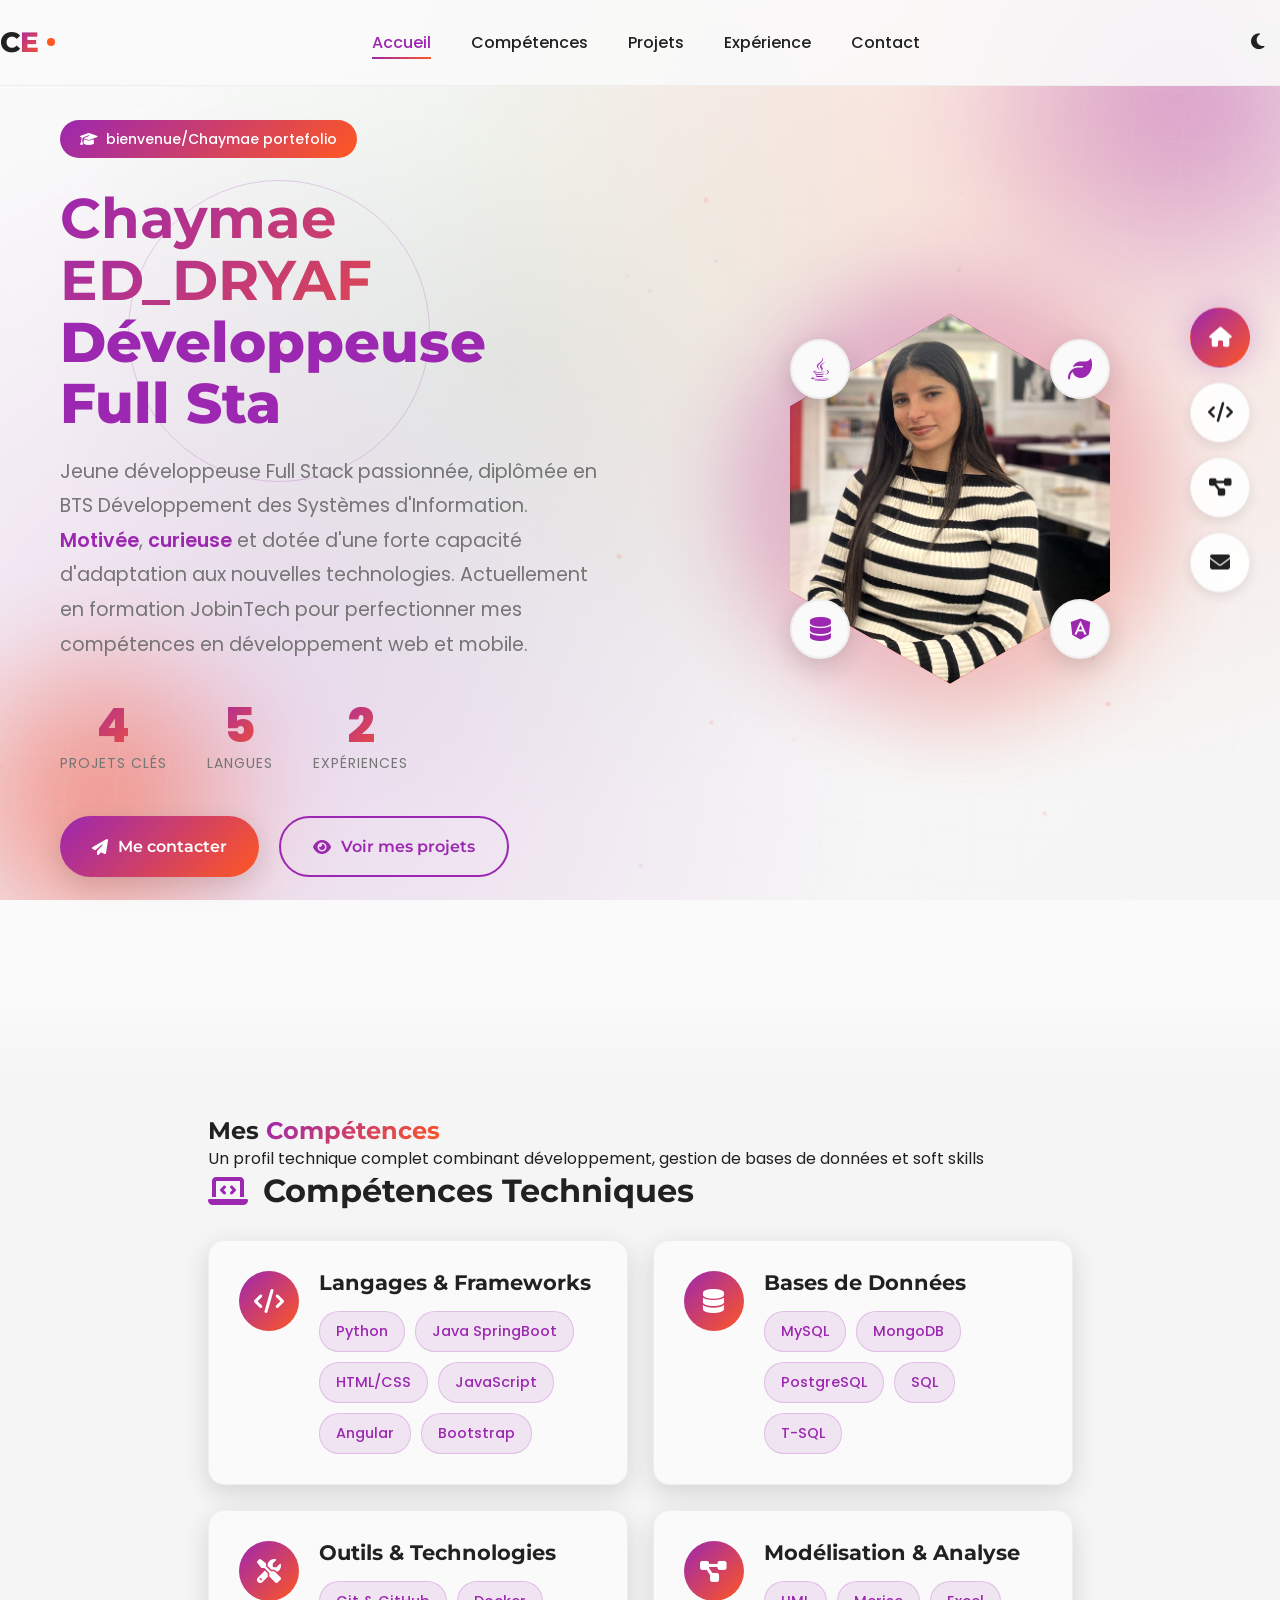
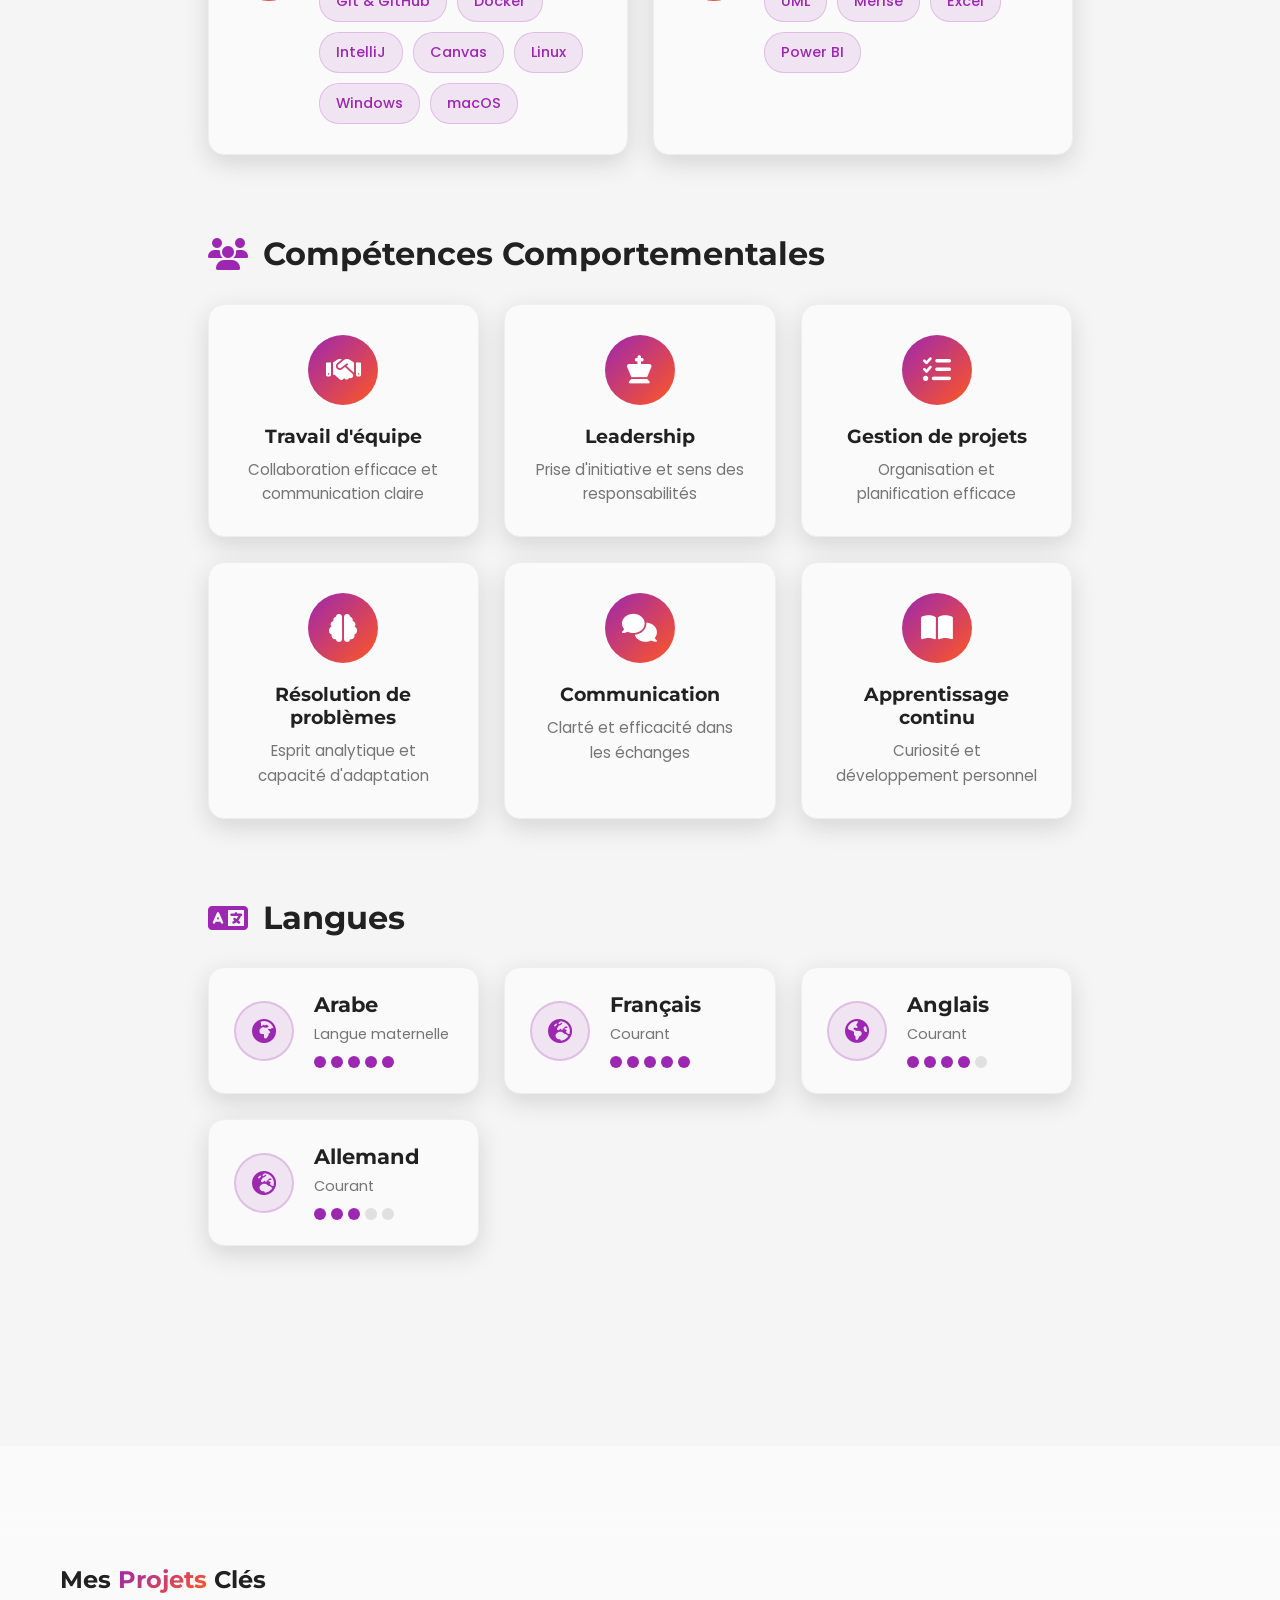
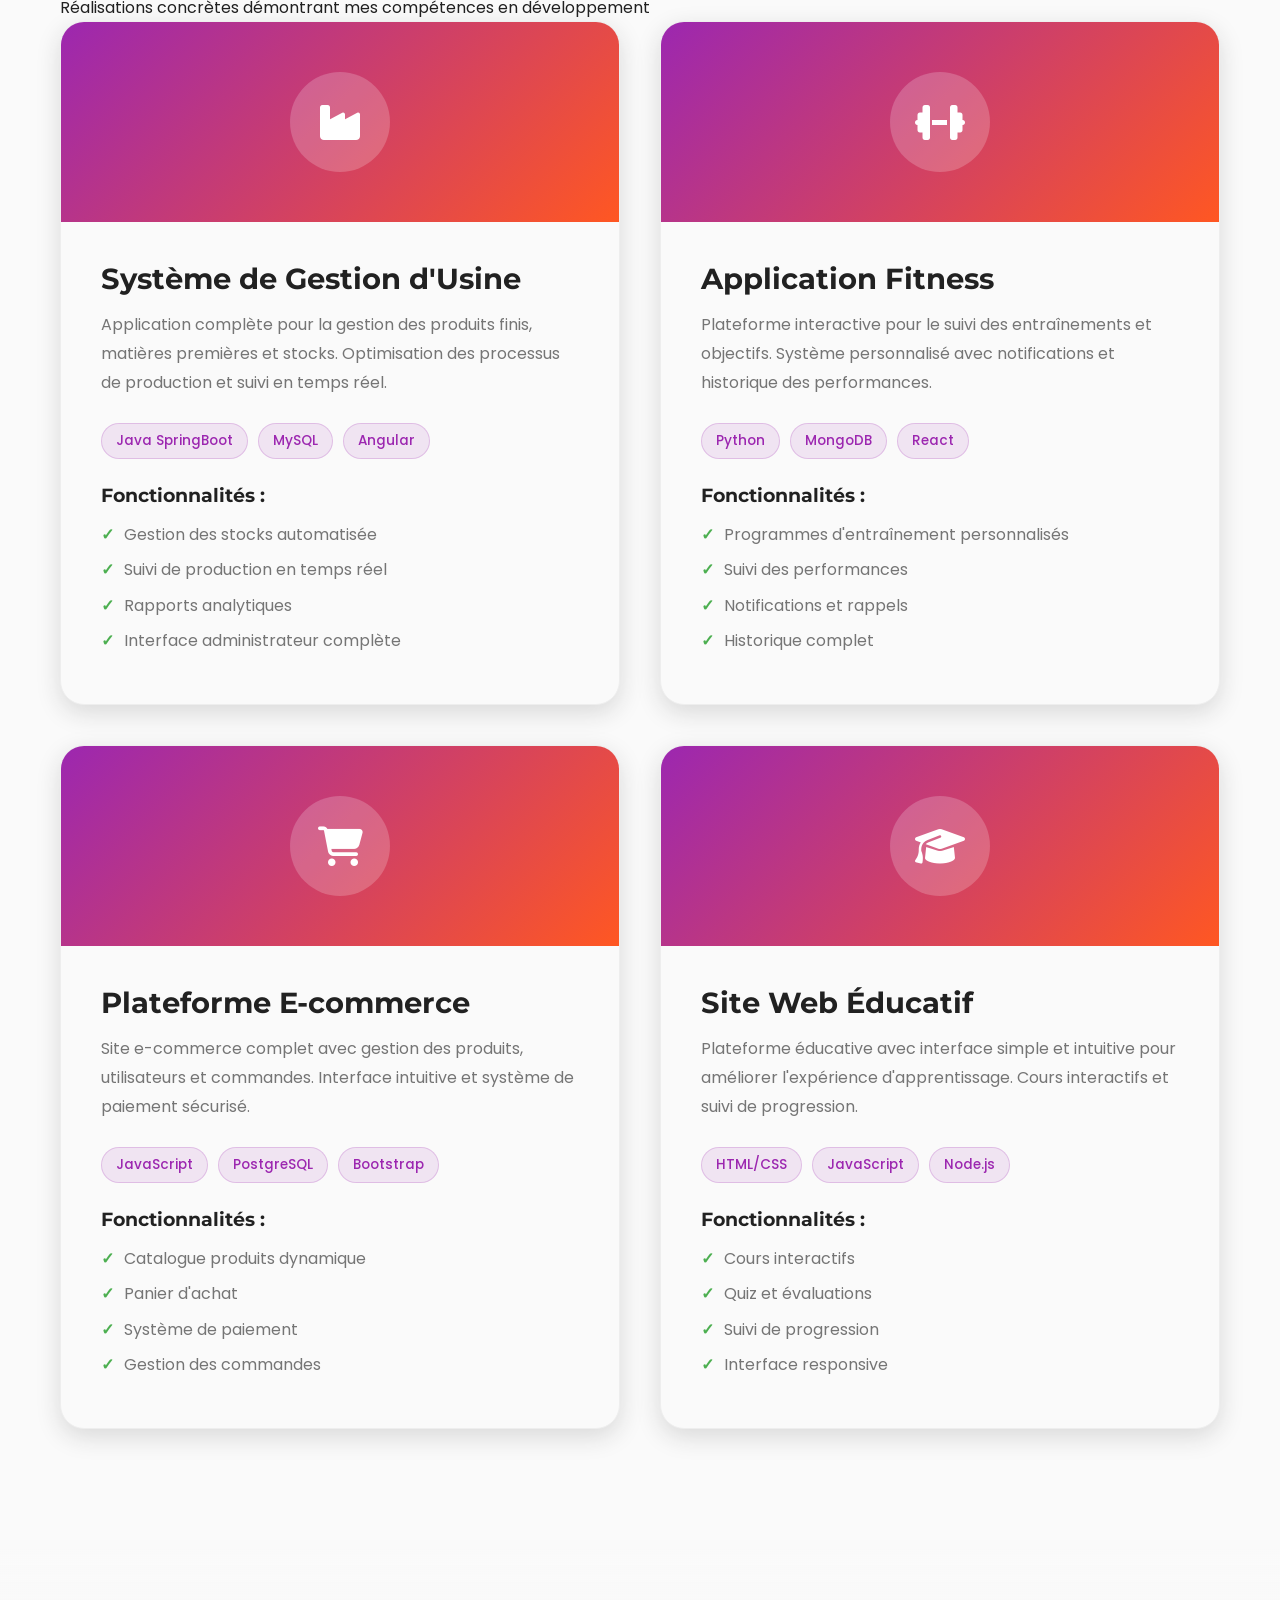
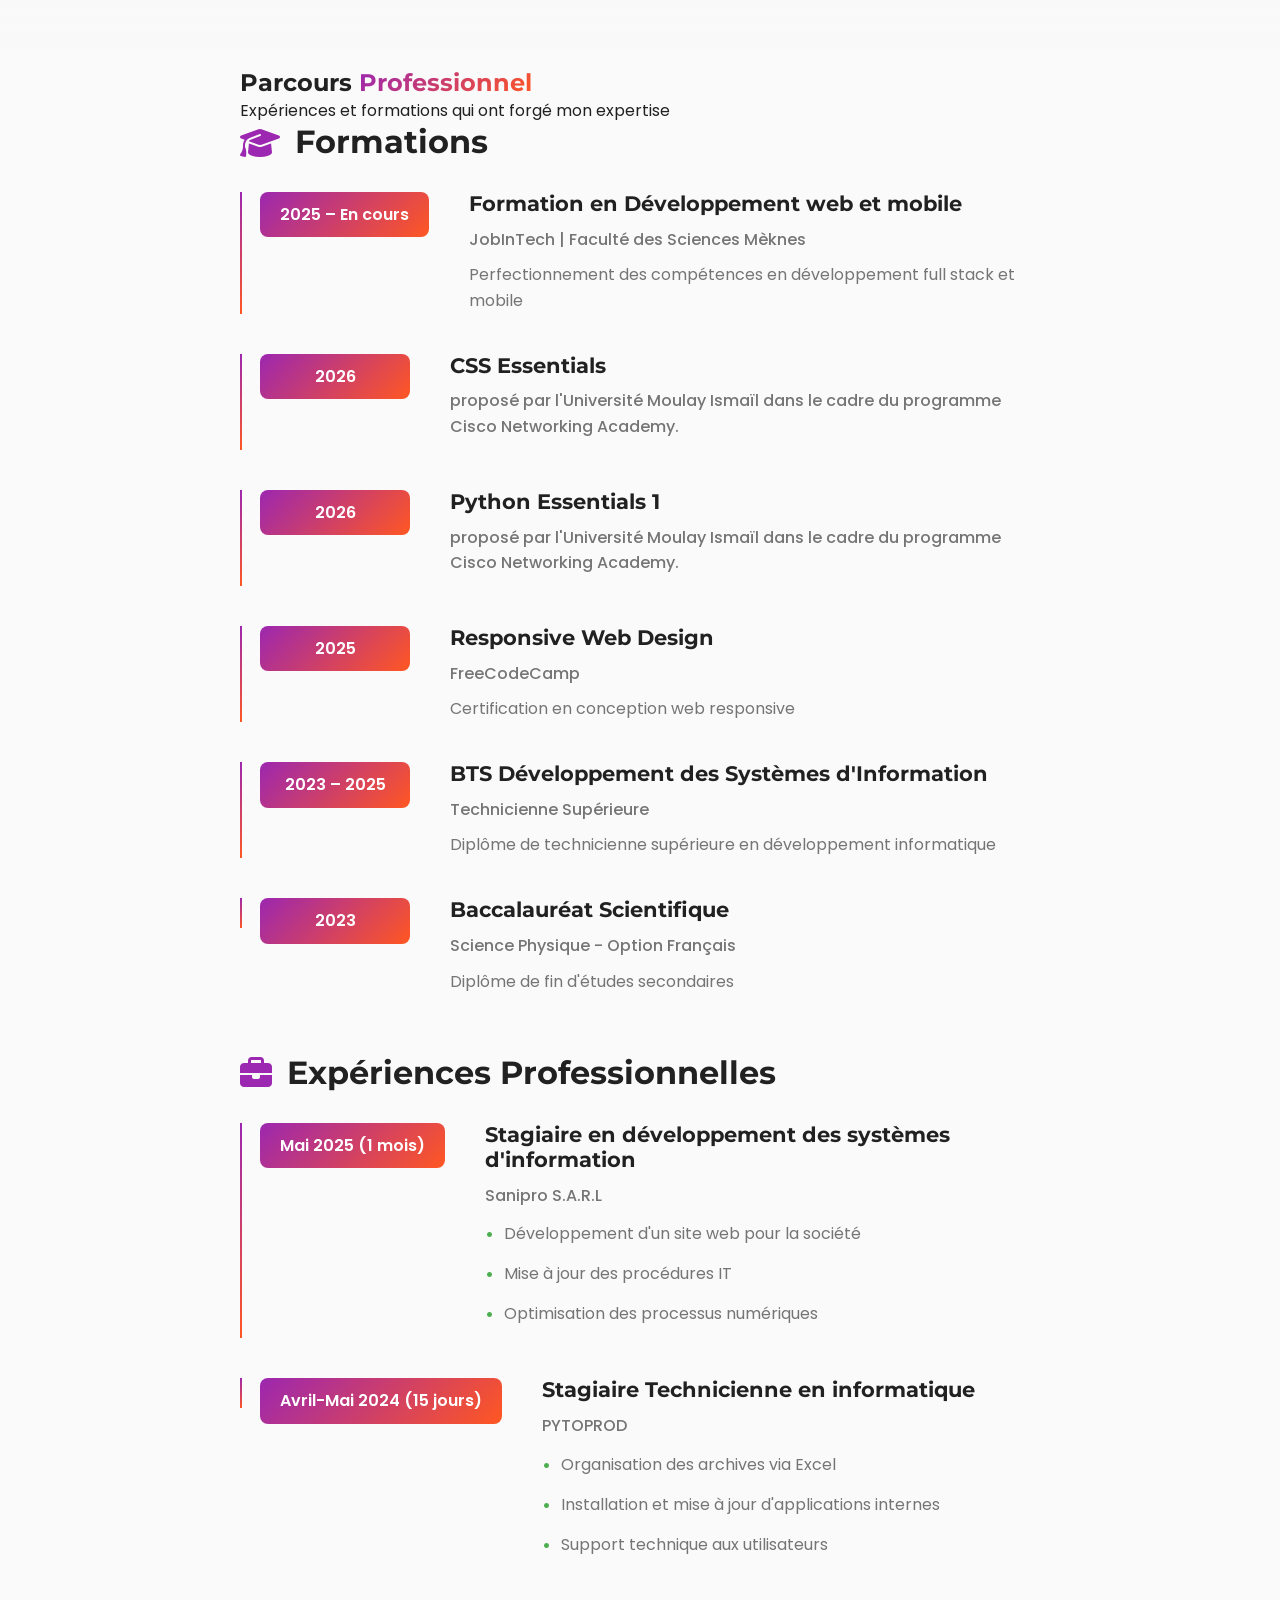
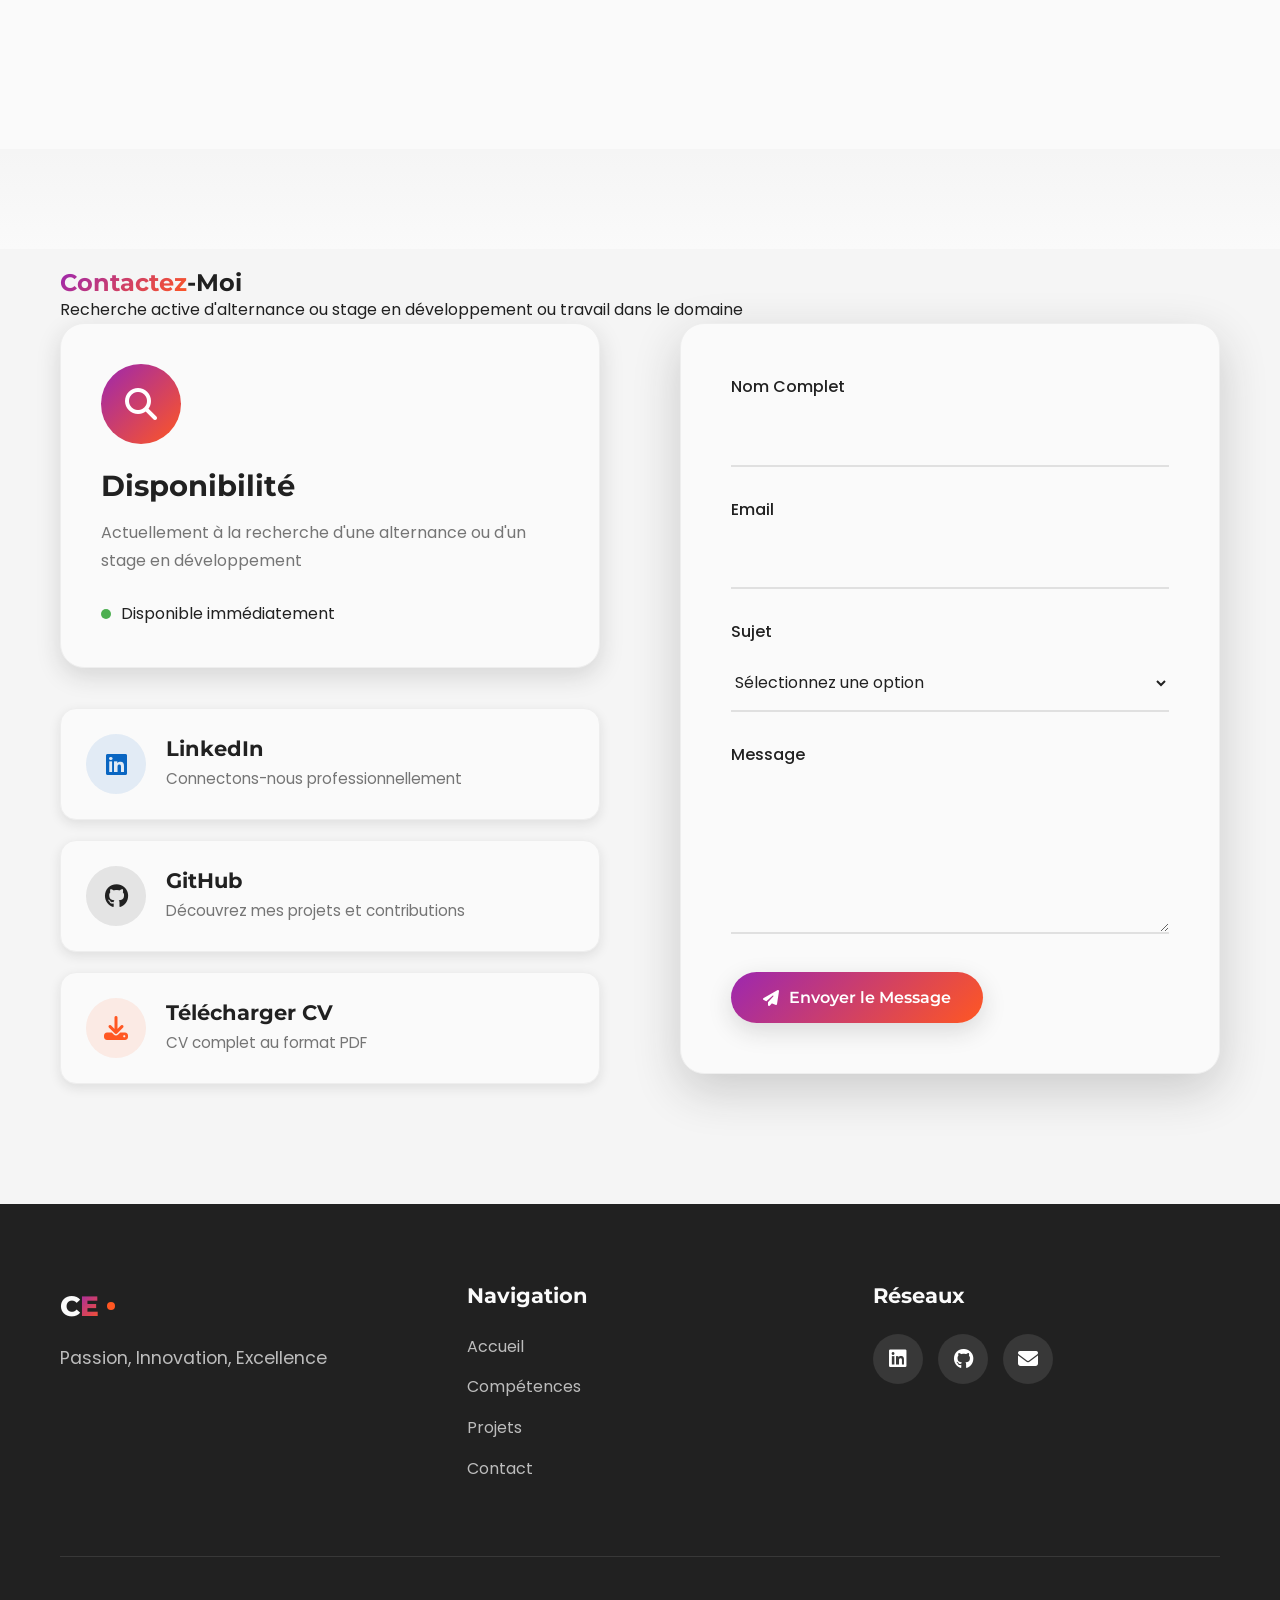
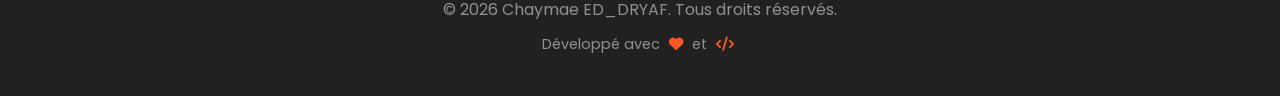
==== commit 11c4b636: "modification de potfolio" ====
--- a/index.html
+++ b/index.html
@@ -527,10 +527,29 @@
                         <div class="timeline-date">2025 – En cours</div>
                         <div class="timeline-content">
                             <h4>Formation en Développement web et mobile</h4>
-                            <p class="timeline-place">JobInTech | Faculté des Sciences Mènes</p>
+                            <p class="timeline-place">JobInTech | Faculté des Sciences Mèknes</p>
                             <p>Perfectionnement des compétences en développement full stack et mobile</p>
                         </div>
                     </div>
+
+                    <div class="timeline-item">
+                        <div class="timeline-date">2026 </div>
+                        <div class="timeline-content">
+                            <h4>CSS Essentials</h4>
+                            <p class="timeline-place">proposé par l'Université Moulay Ismaïl dans le cadre du programme Cisco Networking Academy.</p>
+                        </div>
+                    </div>
+
+                    <div class="timeline-item">
+                        <div class="timeline-date">2026 </div>
+                        <div class="timeline-content">
+                            <h4>Python Essentials 1</h4>
+                            <p class="timeline-place">proposé par l'Université Moulay Ismaïl dans le cadre du programme Cisco Networking Academy.</p>
+                        </div>
+                    </div>
+
+
+
 
                     <div class="timeline-item">
                         <div class="timeline-date">2025</div>
@@ -605,7 +624,7 @@
                     <span class="text-gradient">Contactez</span>-Moi
                 </h2>
                 <p class="section-subtitle">
-                    Recherche active d'alternance ou stage en développement
+                    Recherche active d'alternance ou stage en développement ou travail dans le domaine
                 </p>
             </div>
 
@@ -624,7 +643,7 @@
                     </div>
 
                     <div class="contact-links">
-                        <a href="https://linkedin.com/in/chaymae-ed-dryaf" target="_blank" class="contact-link">
+                        <a href="https://www.linkedin.com/in/chaymae-ed-dryaf-a5a432317?utm_source=share_via&utm_content=profile&utm_medium=member_ios" target="_blank" class="contact-link">
                             <div class="link-icon">
                                 <i class="fab fa-linkedin"></i>
                             </div>
@@ -634,7 +653,7 @@
                             </div>
                         </a>
 
-                        <a href="https://github.com/chaymae-ed-dryaf" target="_blank" class="contact-link">
+                        <a href="https://github.com/Chaymaeed1" target="_blank" class="contact-link">
                             <div class="link-icon">
                                 <i class="fab fa-github"></i>
                             </div>
@@ -644,7 +663,7 @@
                             </div>
                         </a>
 
-                        <a href="cv-chaymae-ed-dryaf.pdf" class="contact-link" download>
+                        <a href="doc/cv chaymae ed-dryaf.pdf" class="contact-link" download>
                             <div class="link-icon">
                                 <i class="fas fa-download"></i>
                             </div>
@@ -657,22 +676,23 @@
                 </div>
 
                 <div class="contact-form-container animate-on-scroll delay-1">
-                    <form class="contact-form" id="contactForm">
+                    <form class="contact-form" action="https://formspree.io/f/mojnqjqy" method="POST">
+
                         <div class="form-group">
                             <label for="name">Nom Complet</label>
-                            <input type="text" id="name" required>
+                            <input type="text" id="name" name="name" required>
                             <div class="input-underline"></div>
                         </div>
 
                         <div class="form-group">
                             <label for="email">Email</label>
-                            <input type="email" id="email" required>
+                            <input type="email" id="email" name="email" required>
                             <div class="input-underline"></div>
                         </div>
 
                         <div class="form-group">
                             <label for="sujet">Sujet</label>
-                            <select id="sujet" required>
+                            <select id="sujet" name="sujet" required>
                                 <option value="">Sélectionnez une option</option>
                                 <option value="alternance">Proposition d'alternance</option>
                                 <option value="stage">Proposition de stage</option>
@@ -684,7 +704,7 @@
 
                         <div class="form-group">
                             <label for="message">Message</label>
-                            <textarea id="message" rows="5" required></textarea>
+                            <textarea id="message" name="message" rows="5" required></textarea>
                             <div class="input-underline"></div>
                         </div>
 
@@ -725,13 +745,13 @@
                 <div class="footer-social">
                     <h4>Réseaux</h4>
                     <div class="social-icons">
-                        <a href="https://linkedin.com/in/chaymae-ed-dryaf" target="_blank">
+                        <a href="https://www.linkedin.com/in/chaymae-ed-dryaf-a5a432317?utm_source=share_via&utm_content=profile&utm_medium=member_ios" target="_blank">
                             <i class="fab fa-linkedin"></i>
                         </a>
-                        <a href="https://github.com/chaymae-ed-dryaf" target="_blank">
+                        <a href="https://github.com/Chaymaeed1" target="_blank">
                             <i class="fab fa-github"></i>
                         </a>
-                        <a href="mailto:chaymae.ed.dryaf@email.com">
+                        <a href="chaymaeeddryaf@email.com">
                             <i class="fas fa-envelope"></i>
                         </a>
                     </div>
@@ -739,7 +759,7 @@
             </div>
 
             <div class="footer-bottom">
-                <p>&copy; 2024 Chaymae ED_DRYAF. Tous droits réservés.</p>
+                <p>&copy; 2026 Chaymae ED_DRYAF. Tous droits réservés.</p>
                 <p class="footer-credit">
                     Développé avec <i class="fas fa-heart"></i> et <i class="fas fa-code"></i>
                 </p>
--- a/style.css
+++ b/style.css
@@ -1,50 +1,52 @@
-/* CSS Variables - Thème Gris Professionnel */
+/* CSS Variables - Thème Gris Élégant Sans Bleu */
 
 :root {
-    /* Nouvelle palette de couleurs - Thème Gris */
-    --primary-color: #4A5568;
-    /* Gris foncé élégant */
-    --primary-dark: #2D3748;
+    /* Palette de couleurs gris et autres couleurs (pas de bleu) */
+    --primary-color: #9C27B0;
+    /* Violet */
+    --primary-dark: #7B1FA2;
+    /* Violet foncé */
+    --primary-light: #BA68C8;
+    /* Violet clair */
+    --secondary-color: #FF5722;
+    /* Orange */
+    --accent-color: #4CAF50;
+    /* Vert */
+    --accent-dark: #388E3C;
+    /* Vert foncé */
+    --dark-color: #212121;
     /* Gris très foncé */
-    --primary-light: #718096;
+    --darker-color: #121212;
+    /* Presque noir */
+    --light-color: #FAFAFA;
+    /* Blanc cassé */
+    --gray-light: #F5F5F5;
+    /* Gris très clair */
+    --gray-color: #757575;
     /* Gris moyen */
-    --secondary-color: #ED8936;
-    /* Orange chaleureux */
-    --accent-color: #4299E1;
-    /* Bleu professionnel */
-    --accent-dark: #3182CE;
-    --dark-color: #1A202C;
-    /* Noir profond */
-    --darker-color: #0F141E;
-    --light-color: #FFFFFF;
-    --gray-light: #F7FAFC;
-    /* Gris très clair */
-    --gray-color: #A0AEC0;
-    /* Gris neutre */
-    --gray-dark: #4A5568;
+    --gray-dark: #424242;
     /* Gris foncé */
-    /* Nouveaux gradients */
-    --gradient-primary: linear-gradient(135deg, var(--primary-color) 0%, var(--accent-color) 100%);
-    --gradient-dark: linear-gradient(135deg, var(--dark-color) 0%, var(--darker-color) 100%);
-    --gradient-glow: linear-gradient(135deg, rgba(74, 85, 104, 0.1), rgba(66, 153, 225, 0.1));
-    /* Couleurs alternatives */
-    --color-teal: #38B2AC;
-    /* Teal */
-    --color-purple: #9F7AEA;
-    /* Violet */
-    --color-pink: #ED64A6;
-    /* Rose */
-    --color-green: #48BB78;
-    /* Vert */
-    --color-yellow: #ECC94B;
-    /* Jaune */
-    --color-red: #F56565;
-    /* Rouge */
+    /* Gris supplémentaires pour le thème */
+    --gray-50: #FAFAFA;
+    --gray-100: #F5F5F5;
+    --gray-200: #EEEEEE;
+    --gray-300: #E0E0E0;
+    --gray-400: #BDBDBD;
+    --gray-500: #9E9E9E;
+    --gray-600: #757575;
+    --gray-700: #616161;
+    --gray-800: #424242;
+    --gray-900: #212121;
+    /* Gradients personnalisés */
+    --gradient-primary: linear-gradient(135deg, var(--primary-color) 0%, var(--secondary-color) 100%);
+    --gradient-dark: linear-gradient(135deg, var(--gray-900) 0%, var(--darker-color) 100%);
+    --gradient-glow: linear-gradient(135deg, rgba(156, 39, 176, 0.2), rgba(255, 87, 34, 0.2));
+    --gradient-gray: linear-gradient(135deg, var(--gray-300) 0%, var(--gray-100) 100%);
     /* Shadows */
-    --shadow-sm: 0 4px 12px rgba(26, 32, 44, 0.08);
-    --shadow-md: 0 8px 24px rgba(26, 32, 44, 0.12);
-    --shadow-lg: 0 16px 48px rgba(26, 32, 44, 0.16);
-    --shadow-glow: 0 0 30px rgba(74, 85, 104, 0.15);
+    --shadow-sm: 0 4px 12px rgba(33, 33, 33, 0.1);
+    --shadow-md: 0 8px 24px rgba(33, 33, 33, 0.15);
+    --shadow-lg: 0 16px 48px rgba(33, 33, 33, 0.2);
+    --shadow-glow: 0 0 30px rgba(156, 39, 176, 0.3);
     /* Transitions */
     --transition-fast: all 0.3s ease;
     --transition-normal: all 0.5s cubic-bezier(0.4, 0, 0.2, 1);
@@ -62,13 +64,16 @@
 /* Dark Theme Variables */
 
 .dark-theme {
-    --light-color: #1A202C;
-    --dark-color: #E2E8F0;
-    --darker-color: #CBD5E0;
-    --gray-light: #2D3748;
-    --gray-dark: #A0AEC0;
-    --primary-color: #CBD5E0;
-    --primary-dark: #E2E8F0;
+    --light-color: #121212;
+    --dark-color: #FAFAFA;
+    --darker-color: #F5F5F5;
+    --gray-light: #212121;
+    --gray-dark: #BDBDBD;
+    --gray-50: #121212;
+    --gray-100: #212121;
+    --gray-200: #424242;
+    --gray-300: #616161;
+    --gray-900: #FAFAFA;
 }
 
 
@@ -124,12 +129,12 @@
 }
 
 .highlight {
-    color: var(--accent-color);
+    color: var(--primary-color);
     font-weight: 600;
 }
 
 
-/* Background Effects */
+/* Background Effects Avancés */
 
 .background-effects {
     position: fixed;
@@ -139,6 +144,11 @@
     height: 100%;
     z-index: -1;
     overflow: hidden;
+    background: linear-gradient(135deg, var(--gray-50) 0%, var(--gray-100) 100%);
+}
+
+.dark-theme .background-effects {
+    background: linear-gradient(135deg, var(--gray-900) 0%, var(--darker-color) 100%);
 }
 
 .floating-shapes {
@@ -153,23 +163,27 @@
     position: absolute;
     border-radius: 50%;
     background: var(--gradient-glow);
-    animation: float 20s infinite ease-in-out;
+    animation: float 25s infinite ease-in-out;
+    filter: blur(40px);
+    opacity: 0.6;
 }
 
 .floating-shapes::before {
+    width: 500px;
+    height: 500px;
+    top: -150px;
+    right: -150px;
+    animation-delay: 0s;
+    background: radial-gradient(circle, var(--primary-light) 0%, transparent 70%);
+}
+
+.floating-shapes::after {
     width: 400px;
     height: 400px;
-    top: -100px;
-    right: -100px;
-    animation-delay: 0s;
-}
-
-.floating-shapes::after {
-    width: 300px;
-    height: 300px;
-    bottom: -50px;
-    left: -50px;
-    animation-delay: 10s;
+    bottom: -100px;
+    left: -100px;
+    animation-delay: 12.5s;
+    background: radial-gradient(circle, var(--secondary-color) 0%, transparent 70%);
 }
 
 .particles-container {
@@ -182,7 +196,64 @@
     position: absolute;
     width: 100%;
     height: 100%;
-    background: radial-gradient(circle at 20% 80%, rgba(74, 85, 104, 0.1) 0%, transparent 50%), radial-gradient(circle at 80% 20%, rgba(237, 137, 54, 0.1) 0%, transparent 50%);
+    background: radial-gradient(circle at 20% 80%, rgba(156, 39, 176, 0.15) 0%, transparent 50%), radial-gradient(circle at 80% 20%, rgba(255, 87, 34, 0.15) 0%, transparent 50%), radial-gradient(circle at 40% 40%, rgba(76, 175, 80, 0.1) 0%, transparent 50%);
+    animation: gradientShift 20s infinite alternate;
+}
+
+.geometric-grid {
+    position: absolute;
+    width: 100%;
+    height: 100%;
+    background-image: linear-gradient(var(--gray-300) 1px, transparent 1px), linear-gradient(90deg, var(--gray-300) 1px, transparent 1px);
+    background-size: 50px 50px;
+    opacity: 0.1;
+    animation: gridMove 30s linear infinite;
+}
+
+.dark-theme .geometric-grid {
+    background-image: linear-gradient(var(--gray-700) 1px, transparent 1px), linear-gradient(90deg, var(--gray-700) 1px, transparent 1px);
+}
+
+.floating-circles {
+    position: absolute;
+    width: 100%;
+    height: 100%;
+}
+
+.floating-circles::before,
+.floating-circles::after,
+.floating-circles .circle-3 {
+    content: '';
+    position: absolute;
+    border-radius: 50%;
+    border: 1px solid rgba(156, 39, 176, 0.2);
+    animation: rotate 20s linear infinite;
+}
+
+.floating-circles::before {
+    width: 300px;
+    height: 300px;
+    top: 20%;
+    left: 10%;
+    animation-delay: 0s;
+    animation-direction: reverse;
+}
+
+.floating-circles::after {
+    width: 200px;
+    height: 200px;
+    bottom: 30%;
+    right: 15%;
+    animation-delay: 5s;
+}
+
+.floating-circles .circle-3 {
+    width: 150px;
+    height: 150px;
+    top: 60%;
+    left: 20%;
+    animation-delay: 10s;
+    animation-direction: reverse;
 }
 
 
@@ -211,7 +282,7 @@
     height: 60px;
     width: 60px;
     z-index: 9999;
-    background-color: rgba(255, 255, 255, 0.1);
+    background-color: rgba(255, 255, 255, 0.9);
     backdrop-filter: blur(10px);
     outline: none;
     border: none;
@@ -221,6 +292,13 @@
     color: var(--dark-color);
     font-size: 20px;
     box-shadow: var(--shadow-sm);
+    border: 1px solid var(--gray-200);
+}
+
+.dark-theme .floating-btn {
+    background-color: rgba(33, 33, 33, 0.9);
+    border-color: var(--gray-700);
+    color: var(--light-color);
 }
 
 .floating-btn span {
@@ -237,6 +315,14 @@
     transition: var(--transition-normal);
     box-shadow: var(--shadow-sm);
     pointer-events: none;
+    color: var(--dark-color);
+    border: 1px solid var(--gray-200);
+}
+
+.dark-theme .floating-btn span {
+    background: var(--gray-900);
+    color: var(--light-color);
+    border-color: var(--gray-700);
 }
 
 .floating-btn:hover span {
@@ -247,14 +333,16 @@
 .floating-btn:hover {
     background: var(--gradient-primary);
     color: white;
-    transform: translateY(-5px);
+    transform: translateY(-5px) scale(1.1);
     box-shadow: var(--shadow-glow);
+    border-color: transparent;
 }
 
 .floating-btn.active {
     background: var(--gradient-primary);
     color: white;
     box-shadow: var(--shadow-glow);
+    border-color: transparent;
 }
 
 
@@ -268,9 +356,14 @@
     z-index: 1000;
     padding: 20px 0;
     transition: var(--transition-normal);
-    background: rgba(255, 255, 255, 0.9);
+    background: rgba(250, 250, 250, 0.9);
     backdrop-filter: blur(10px);
-    border-bottom: 1px solid rgba(0, 0, 0, 0.1);
+    border-bottom: 1px solid var(--gray-200);
+}
+
+.dark-theme .header {
+    background: rgba(18, 18, 18, 0.9);
+    border-bottom-color: var(--gray-800);
 }
 
 .header.scrolled {
@@ -326,6 +419,10 @@
     transition: var(--transition-fast);
     position: relative;
     padding: 5px 0;
+}
+
+.dark-theme .nav-link {
+    color: var(--light-color);
 }
 
 .nav-link::after {
@@ -361,7 +458,7 @@
     height: 44px;
     border-radius: 50%;
     border: none;
-    background: rgba(0, 0, 0, 0.05);
+    background: var(--gray-100);
     color: var(--dark-color);
     cursor: pointer;
     transition: var(--transition-normal);
@@ -369,6 +466,12 @@
     align-items: center;
     justify-content: center;
     font-size: 18px;
+}
+
+.dark-theme .theme-toggle,
+.dark-theme .menu-toggle {
+    background: var(--gray-800);
+    color: var(--light-color);
 }
 
 .theme-toggle:hover,
@@ -419,7 +522,7 @@
 /* Hero Section */
 
 .hero-section {
-    background: linear-gradient(135deg, var(--light-color) 0%, var(--gray-light) 100%);
+    background: transparent;
 }
 
 .hero-content {
@@ -445,6 +548,7 @@
     font-weight: 500;
     margin-bottom: 30px;
     animation: float 3s infinite ease-in-out;
+    border: none;
 }
 
 .hero-title {
@@ -566,7 +670,7 @@
 }
 
 
-/* Hero Visual */
+/* Hero Visual - Hexagon Design */
 
 .hero-visual {
     position: relative;
@@ -583,9 +687,24 @@
     position: relative;
     width: 100%;
     height: 100%;
-    border-radius: 50%;
+    display: flex;
+    align-items: center;
+    justify-content: center;
+}
+
+.hexagon {
+    position: relative;
+    width: 320px;
+    height: 370px;
+    background: transparent;
+    clip-path: polygon(50% 0%, 100% 25%, 100% 75%, 50% 100%, 0% 75%, 0% 25%);
+}
+
+.hexagon-inner {
+    width: 100%;
+    height: 100%;
     overflow: hidden;
-    box-shadow: var(--shadow-lg);
+    clip-path: polygon(50% 0%, 100% 25%, 100% 75%, 50% 100%, 0% 75%, 0% 25%);
 }
 
 .hero-image {
@@ -593,6 +712,19 @@
     height: 100%;
     object-fit: cover;
     transition: var(--transition-slow);
+    filter: grayscale(20%) contrast(1.1);
+}
+
+.hexagon-border {
+    position: absolute;
+    top: -4px;
+    left: -4px;
+    width: calc(100% + 8px);
+    height: calc(100% + 8px);
+    background: var(--gradient-primary);
+    clip-path: polygon(50% 0%, 100% 25%, 100% 75%, 50% 100%, 0% 75%, 0% 25%);
+    z-index: -1;
+    animation: borderPulse 3s infinite;
 }
 
 .image-glow {
@@ -604,8 +736,8 @@
     height: 110%;
     background: var(--gradient-primary);
     border-radius: 50%;
-    z-index: -1;
-    opacity: 0.15;
+    z-index: -2;
+    opacity: 0.3;
     filter: blur(40px);
     animation: pulse 3s infinite;
 }
@@ -623,7 +755,7 @@
     width: 60px;
     height: 60px;
     border-radius: 50%;
-    background: white;
+    background: var(--light-color);
     display: flex;
     align-items: center;
     justify-content: center;
@@ -632,6 +764,19 @@
     box-shadow: var(--shadow-md);
     animation: orbit 20s linear infinite;
     animation-delay: var(--delay);
+    border: 2px solid var(--gray-200);
+    transition: var(--transition-normal);
+}
+
+.dark-theme .tech-bubble {
+    background: var(--gray-800);
+    border-color: var(--gray-700);
+}
+
+.tech-bubble:hover {
+    transform: scale(1.2);
+    box-shadow: var(--shadow-glow);
+    border-color: var(--primary-color);
 }
 
 .tech-bubble:nth-child(1) {
@@ -661,6 +806,10 @@
     background: var(--gray-light);
 }
 
+.dark-theme .competences-section {
+    background: var(--gray-900);
+}
+
 .competence-category {
     margin-bottom: 80px;
 }
@@ -672,6 +821,10 @@
     align-items: center;
     gap: 15px;
     color: var(--dark-color);
+}
+
+.dark-theme .competence-category-title {
+    color: var(--light-color);
 }
 
 .competence-category-title i {
@@ -686,7 +839,7 @@
 }
 
 .competence-card {
-    background: white;
+    background: var(--light-color);
     padding: 30px;
     border-radius: var(--border-radius-md);
     box-shadow: var(--shadow-md);
@@ -694,36 +847,25 @@
     display: flex;
     align-items: flex-start;
     gap: 20px;
+    border: 1px solid var(--gray-200);
+}
+
+.dark-theme .competence-card {
+    background: var(--gray-800);
+    border-color: var(--gray-700);
 }
 
 .competence-card:hover {
     transform: translateY(-10px);
     box-shadow: var(--shadow-lg);
-}
-
-
-/* Compétences Cards - Couleurs différentes pour chaque catégorie */
-
-.competence-card:nth-child(1) .competence-icon {
-    background: linear-gradient(135deg, var(--color-teal), var(--accent-color));
-}
-
-.competence-card:nth-child(2) .competence-icon {
-    background: linear-gradient(135deg, var(--color-purple), var(--secondary-color));
-}
-
-.competence-card:nth-child(3) .competence-icon {
-    background: linear-gradient(135deg, var(--color-green), var(--color-teal));
-}
-
-.competence-card:nth-child(4) .competence-icon {
-    background: linear-gradient(135deg, var(--color-yellow), var(--secondary-color));
+    border-color: var(--primary-color);
 }
 
 .competence-icon {
     width: 60px;
     height: 60px;
     border-radius: 50%;
+    background: var(--gradient-primary);
     display: flex;
     align-items: center;
     justify-content: center;
@@ -738,6 +880,10 @@
     color: var(--dark-color);
 }
 
+.dark-theme .competence-info h4 {
+    color: var(--light-color);
+}
+
 .competence-tags {
     display: flex;
     flex-wrap: wrap;
@@ -745,52 +891,21 @@
 }
 
 .tag {
-    background: rgba(56, 178, 172, 0.1);
-    color: var(--color-teal);
+    background: rgba(156, 39, 176, 0.1);
+    color: var(--primary-color);
     padding: 8px 16px;
     border-radius: 20px;
     font-size: 0.9rem;
     font-weight: 500;
     transition: var(--transition-fast);
-}
-
-
-/* Tags avec couleurs variées */
-
-.tag:nth-child(1) {
-    background: rgba(56, 178, 172, 0.1);
-    color: var(--color-teal);
-}
-
-.tag:nth-child(2) {
-    background: rgba(159, 122, 234, 0.1);
-    color: var(--color-purple);
-}
-
-.tag:nth-child(3) {
-    background: rgba(66, 153, 225, 0.1);
-    color: var(--accent-color);
-}
-
-.tag:nth-child(4) {
-    background: rgba(237, 100, 166, 0.1);
-    color: var(--color-pink);
-}
-
-.tag:nth-child(5) {
-    background: rgba(72, 187, 120, 0.1);
-    color: var(--color-green);
-}
-
-.tag:nth-child(6) {
-    background: rgba(237, 137, 54, 0.1);
-    color: var(--secondary-color);
+    border: 1px solid rgba(156, 39, 176, 0.2);
 }
 
 .tag:hover {
     background: var(--primary-color);
     color: white;
     transform: translateY(-2px);
+    border-color: transparent;
 }
 
 
@@ -803,23 +918,31 @@
 }
 
 .soft-skill {
-    background: white;
+    background: var(--light-color);
     padding: 30px;
     border-radius: var(--border-radius-md);
     text-align: center;
     box-shadow: var(--shadow-md);
     transition: var(--transition-normal);
+    border: 1px solid var(--gray-200);
+}
+
+.dark-theme .soft-skill {
+    background: var(--gray-800);
+    border-color: var(--gray-700);
 }
 
 .soft-skill:hover {
     transform: translateY(-5px);
     box-shadow: var(--shadow-lg);
+    border-color: var(--primary-color);
 }
 
 .skill-icon {
     width: 70px;
     height: 70px;
     border-radius: 50%;
+    background: var(--gradient-primary);
     display: flex;
     align-items: center;
     justify-content: center;
@@ -828,39 +951,16 @@
     margin: 0 auto 20px;
 }
 
-
-/* Soft Skills avec couleurs différentes */
-
-.soft-skill:nth-child(1) .skill-icon {
-    background: linear-gradient(135deg, var(--color-teal), var(--accent-color));
-}
-
-.soft-skill:nth-child(2) .skill-icon {
-    background: linear-gradient(135deg, var(--color-purple), var(--color-pink));
-}
-
-.soft-skill:nth-child(3) .skill-icon {
-    background: linear-gradient(135deg, var(--color-green), var(--color-teal));
-}
-
-.soft-skill:nth-child(4) .skill-icon {
-    background: linear-gradient(135deg, var(--secondary-color), var(--color-yellow));
-}
-
-.soft-skill:nth-child(5) .skill-icon {
-    background: linear-gradient(135deg, var(--accent-color), var(--color-teal));
-}
-
-.soft-skill:nth-child(6) .skill-icon {
-    background: linear-gradient(135deg, var(--color-purple), var(--accent-color));
-}
-
 .soft-skill h4 {
     font-size: 1.2rem;
     margin-bottom: 10px;
     color: var(--dark-color);
 }
 
+.dark-theme .soft-skill h4 {
+    color: var(--light-color);
+}
+
 .soft-skill p {
     color: var(--gray-color);
     font-size: 0.95rem;
@@ -876,7 +976,7 @@
 }
 
 .language-card {
-    background: white;
+    background: var(--light-color);
     padding: 25px;
     border-radius: var(--border-radius-md);
     display: flex;
@@ -884,45 +984,32 @@
     gap: 20px;
     box-shadow: var(--shadow-md);
     transition: var(--transition-normal);
+    border: 1px solid var(--gray-200);
+}
+
+.dark-theme .language-card {
+    background: var(--gray-800);
+    border-color: var(--gray-700);
 }
 
 .language-card:hover {
     transform: translateX(10px);
     box-shadow: var(--shadow-lg);
+    border-color: var(--primary-color);
 }
 
 .language-flag {
     width: 60px;
     height: 60px;
     border-radius: 50%;
+    background: rgba(156, 39, 176, 0.1);
     display: flex;
     align-items: center;
     justify-content: center;
+    color: var(--primary-color);
     font-size: 24px;
     flex-shrink: 0;
-}
-
-
-/* Langues avec indicateurs colorés */
-
-.language-card:nth-child(1) .language-flag {
-    background: rgba(56, 178, 172, 0.1);
-    color: var(--color-teal);
-}
-
-.language-card:nth-child(2) .language-flag {
-    background: rgba(66, 153, 225, 0.1);
-    color: var(--accent-color);
-}
-
-.language-card:nth-child(3) .language-flag {
-    background: rgba(237, 137, 54, 0.1);
-    color: var(--secondary-color);
-}
-
-.language-card:nth-child(4) .language-flag {
-    background: rgba(159, 122, 234, 0.1);
-    color: var(--color-purple);
+    border: 2px solid rgba(156, 39, 176, 0.2);
 }
 
 .language-info h4 {
@@ -931,6 +1018,10 @@
     color: var(--dark-color);
 }
 
+.dark-theme .language-info h4 {
+    color: var(--light-color);
+}
+
 .language-info p {
     color: var(--gray-color);
     font-size: 0.9rem;
@@ -946,7 +1037,12 @@
     width: 12px;
     height: 12px;
     border-radius: 50%;
-    background: rgba(0, 0, 0, 0.1);
+    background: var(--gray-300);
+    transition: var(--transition-fast);
+}
+
+.dark-theme .dot {
+    background: var(--gray-700);
 }
 
 .dot.active {
@@ -957,7 +1053,7 @@
 /* Projets Section */
 
 .projets-section {
-    background: white;
+    background: var(--light-color);
 }
 
 .projets-grid {
@@ -967,20 +1063,28 @@
 }
 
 .projet-card {
-    background: white;
+    background: var(--light-color);
     border-radius: var(--border-radius-lg);
     overflow: hidden;
     box-shadow: var(--shadow-md);
     transition: var(--transition-normal);
+    border: 1px solid var(--gray-200);
+}
+
+.dark-theme .projet-card {
+    background: var(--gray-800);
+    border-color: var(--gray-700);
 }
 
 .projet-card:hover {
-    transform: translateY(-15px);
+    transform: translateY(-15px) rotateX(5deg);
     box-shadow: var(--shadow-lg);
+    border-color: var(--primary-color);
 }
 
 .projet-image {
     height: 200px;
+    background: var(--gradient-primary);
     display: flex;
     align-items: center;
     justify-content: center;
@@ -988,23 +1092,19 @@
     overflow: hidden;
 }
 
-
-/* Projets avec couleurs différentes */
-
-.projet-card:nth-child(1) .projet-image {
-    background: linear-gradient(135deg, var(--primary-color), var(--color-teal));
-}
-
-.projet-card:nth-child(2) .projet-image {
-    background: linear-gradient(135deg, var(--secondary-color), var(--color-yellow));
-}
-
-.projet-card:nth-child(3) .projet-image {
-    background: linear-gradient(135deg, var(--accent-color), var(--color-purple));
-}
-
-.projet-card:nth-child(4) .projet-image {
-    background: linear-gradient(135deg, var(--color-green), var(--color-teal));
+.projet-image::before {
+    content: '';
+    position: absolute;
+    top: 0;
+    left: -100%;
+    width: 100%;
+    height: 100%;
+    background: linear-gradient(90deg, transparent, rgba(255, 255, 255, 0.2), transparent);
+    transition: 0.5s;
+}
+
+.projet-card:hover .projet-image::before {
+    left: 100%;
 }
 
 .image-overlay {
@@ -1029,6 +1129,10 @@
     color: var(--dark-color);
 }
 
+.dark-theme .projet-title {
+    color: var(--light-color);
+}
+
 .projet-description {
     color: var(--gray-color);
     margin-bottom: 25px;
@@ -1043,40 +1147,19 @@
 }
 
 .tech-tag {
-    background: rgba(74, 85, 104, 0.1);
+    background: rgba(156, 39, 176, 0.1);
     color: var(--primary-color);
     padding: 6px 14px;
     border-radius: 20px;
     font-size: 0.85rem;
     font-weight: 500;
-}
-
-
-/* Tech Tags avec couleurs */
-
-.tech-tag:nth-child(1) {
-    background: rgba(74, 85, 104, 0.1);
-    color: var(--primary-color);
-}
-
-.tech-tag:nth-child(2) {
-    background: rgba(56, 178, 172, 0.1);
-    color: var(--color-teal);
-}
-
-.tech-tag:nth-child(3) {
-    background: rgba(159, 122, 234, 0.1);
-    color: var(--color-purple);
-}
-
-.tech-tag:nth-child(4) {
-    background: rgba(66, 153, 225, 0.1);
-    color: var(--accent-color);
-}
-
-.tech-tag:nth-child(5) {
-    background: rgba(237, 137, 54, 0.1);
-    color: var(--secondary-color);
+    border: 1px solid rgba(156, 39, 176, 0.2);
+}
+
+.tech-tag:hover {
+    background: var(--primary-color);
+    color: white;
+    border-color: transparent;
 }
 
 .projet-features h4 {
@@ -1085,6 +1168,10 @@
     color: var(--dark-color);
 }
 
+.dark-theme .projet-features h4 {
+    color: var(--light-color);
+}
+
 .projet-features ul {
     list-style: none;
     padding-left: 0;
@@ -1123,6 +1210,10 @@
     align-items: center;
     gap: 15px;
     color: var(--dark-color);
+}
+
+.dark-theme .timeline-category-title {
+    color: var(--light-color);
 }
 
 .timeline-category-title i {
@@ -1173,6 +1264,10 @@
     color: var(--dark-color);
 }
 
+.dark-theme .timeline-content h4 {
+    color: var(--light-color);
+}
+
 .timeline-place {
     color: var(--primary-color);
     font-weight: 500;
@@ -1212,6 +1307,10 @@
     background: var(--gray-light);
 }
 
+.dark-theme .contact-section {
+    background: var(--gray-900);
+}
+
 .contact-content {
     display: grid;
     grid-template-columns: 1fr 1fr;
@@ -1219,11 +1318,17 @@
 }
 
 .contact-card {
-    background: white;
+    background: var(--light-color);
     padding: 40px;
     border-radius: var(--border-radius-lg);
     box-shadow: var(--shadow-md);
     margin-bottom: 40px;
+    border: 1px solid var(--gray-200);
+}
+
+.dark-theme .contact-card {
+    background: var(--gray-800);
+    border-color: var(--gray-700);
 }
 
 .contact-icon {
@@ -1245,6 +1350,10 @@
     color: var(--dark-color);
 }
 
+.dark-theme .contact-card h3 {
+    color: var(--light-color);
+}
+
 .contact-card p {
     color: var(--gray-color);
     margin-bottom: 25px;
@@ -1261,11 +1370,11 @@
     width: 10px;
     height: 10px;
     border-radius: 50%;
-    background: #FF4757;
+    background: #FF5722;
 }
 
 .status-dot.active {
-    background: var(--color-green);
+    background: var(--accent-color);
     animation: pulse 2s infinite;
 }
 
@@ -1280,17 +1389,25 @@
     align-items: center;
     gap: 20px;
     padding: 25px;
-    background: white;
+    background: var(--light-color);
     border-radius: var(--border-radius-md);
     text-decoration: none;
     color: var(--dark-color);
     transition: var(--transition-normal);
     box-shadow: var(--shadow-sm);
+    border: 1px solid var(--gray-200);
+}
+
+.dark-theme .contact-link {
+    background: var(--gray-800);
+    color: var(--light-color);
+    border-color: var(--gray-700);
 }
 
 .contact-link:hover {
     transform: translateX(10px);
     box-shadow: var(--shadow-md);
+    border-color: var(--primary-color);
 }
 
 .link-icon {
@@ -1305,18 +1422,23 @@
 }
 
 .contact-link:nth-child(1) .link-icon {
-    background: rgba(74, 85, 104, 0.1);
-    color: var(--primary-color);
+    background: rgba(10, 102, 194, 0.1);
+    color: #0A66C2;
 }
 
 .contact-link:nth-child(2) .link-icon {
-    background: rgba(26, 32, 44, 0.1);
-    color: var(--dark-color);
+    background: rgba(33, 33, 33, 0.1);
+    color: #212121;
+}
+
+.dark-theme .contact-link:nth-child(2) .link-icon {
+    background: rgba(245, 245, 245, 0.1);
+    color: #F5F5F5;
 }
 
 .contact-link:nth-child(3) .link-icon {
-    background: rgba(237, 137, 54, 0.1);
-    color: var(--secondary-color);
+    background: rgba(255, 87, 34, 0.1);
+    color: #FF5722;
 }
 
 .link-content h4 {
@@ -1333,10 +1455,16 @@
 /* Contact Form */
 
 .contact-form {
-    background: white;
+    background: var(--light-color);
     padding: 50px;
     border-radius: var(--border-radius-lg);
     box-shadow: var(--shadow-lg);
+    border: 1px solid var(--gray-200);
+}
+
+.dark-theme .contact-form {
+    background: var(--gray-800);
+    border-color: var(--gray-700);
 }
 
 .form-group {
@@ -1349,6 +1477,10 @@
     margin-bottom: 10px;
     font-weight: 500;
     color: var(--dark-color);
+}
+
+.dark-theme .form-group label {
+    color: var(--light-color);
 }
 
 .form-group input,
@@ -1357,12 +1489,19 @@
     width: 100%;
     padding: 15px 0;
     border: none;
-    border-bottom: 2px solid rgba(0, 0, 0, 0.1);
+    border-bottom: 2px solid var(--gray-300);
     background: transparent;
     font-family: 'Poppins', sans-serif;
     font-size: 16px;
     color: var(--dark-color);
     transition: var(--transition-normal);
+}
+
+.dark-theme .form-group input,
+.dark-theme .form-group select,
+.dark-theme .form-group textarea {
+    color: var(--light-color);
+    border-bottom-color: var(--gray-700);
 }
 
 .form-group input:focus,
@@ -1397,8 +1536,8 @@
 /* Footer */
 
 .footer {
-    background: var(--dark-color);
-    color: white;
+    background: var(--gray-900);
+    color: var(--light-color);
     padding: 80px 0 40px;
 }
 
@@ -1410,7 +1549,7 @@
 }
 
 .footer-brand .logo-text {
-    color: white;
+    color: var(--light-color);
 }
 
 .footer-tagline {
@@ -1423,7 +1562,7 @@
 .footer-social h4 {
     font-size: 1.3rem;
     margin-bottom: 25px;
-    color: white;
+    color: var(--light-color);
 }
 
 .footer-links ul {
@@ -1441,7 +1580,7 @@
 }
 
 .footer-links a:hover {
-    color: var(--accent-color);
+    color: var(--light-color);
     padding-left: 5px;
 }
 
@@ -1487,15 +1626,18 @@
 }
 
 
-/* Animations */
+/* Animations Avancées */
 
 @keyframes float {
     0%,
     100% {
-        transform: translateY(0);
-    }
-    50% {
-        transform: translateY(-20px);
+        transform: translateY(0) rotate(0deg);
+    }
+    33% {
+        transform: translateY(-20px) rotate(120deg);
+    }
+    66% {
+        transform: translateY(10px) rotate(240deg);
     }
 }
 
@@ -1527,7 +1669,7 @@
         box-shadow: var(--shadow-glow);
     }
     to {
-        box-shadow: 0 0 40px rgba(74, 85, 104, 0.25);
+        box-shadow: 0 0 40px rgba(156, 39, 176, 0.6);
     }
 }
 
@@ -1540,7 +1682,7 @@
     }
 }
 
-@keyframes connectionFlow {
+@keyframes gradientShift {
     0% {
         background-position: 0% 50%;
     }
@@ -1549,6 +1691,34 @@
     }
     100% {
         background-position: 0% 50%;
+    }
+}
+
+@keyframes gridMove {
+    0% {
+        transform: translateY(0) translateX(0);
+    }
+    100% {
+        transform: translateY(-50px) translateX(-50px);
+    }
+}
+
+@keyframes rotate {
+    0% {
+        transform: rotate(0deg);
+    }
+    100% {
+        transform: rotate(360deg);
+    }
+}
+
+@keyframes borderPulse {
+    0%,
+    100% {
+        opacity: 1;
+    }
+    50% {
+        opacity: 0.7;
     }
 }
 
@@ -1629,13 +1799,16 @@
         top: 80px;
         right: -100%;
         flex-direction: column;
-        background: white;
+        background: var(--light-color);
         width: 100%;
         height: calc(100vh - 80px);
         padding: 40px;
         transition: var(--transition-normal);
         box-shadow: var(--shadow-lg);
     }
+    .dark-theme .nav-menu {
+        background: var(--gray-800);
+    }
     .nav-menu.active {
         right: 0;
     }
@@ -1664,6 +1837,14 @@
     .floating-nav {
         display: none;
     }
+    .hero-image-container {
+        width: 300px;
+        height: 300px;
+    }
+    .hexagon {
+        width: 240px;
+        height: 277px;
+    }
 }
 
 @media (max-width: 576px) {
@@ -1680,10 +1861,6 @@
     .hero-actions {
         flex-direction: column;
         align-items: center;
-    }
-    .hero-image-container {
-        width: 300px;
-        height: 300px;
     }
     .contact-form {
         padding: 30px;
@@ -1693,212 +1870,4 @@
     .languages-grid {
         grid-template-columns: 1fr;
     }
-}
-
-
-/* Styles supplémentaires pour les particules */
-
-.particle {
-    position: absolute;
-    width: 4px;
-    height: 4px;
-    background-color: var(--primary-color);
-    border-radius: 50%;
-    animation: float 25s infinite linear;
-}
-
-
-/* Style pour la section header */
-
-.section-header {
-    text-align: center;
-    margin-bottom: 80px;
-}
-
-.section-title {
-    font-size: 3.5rem;
-    margin-bottom: 20px;
-}
-
-.section-subtitle {
-    font-size: 1.2rem;
-    color: var(--gray-color);
-    max-width: 600px;
-    margin: 0 auto;
-}
-
-
-/* Style pour les liens actifs */
-
-.nav-link.active {
-    color: var(--primary-color);
-}
-
-
-/* Style pour les messages d'erreur du formulaire */
-
-.error {
-    color: var(--color-red);
-    font-size: 14px;
-    margin-top: 5px;
-    display: block;
-}
-
-
-/* Style pour les champs invalides */
-
-input:invalid,
-select:invalid,
-textarea:invalid {
-    border-bottom-color: var(--color-red);
-}
-
-
-/* Style pour les animations de chargement */
-
-.fa-spinner {
-    animation: spin 1s linear infinite;
-}
-
-@keyframes spin {
-    0% {
-        transform: rotate(0deg);
-    }
-    100% {
-        transform: rotate(360deg);
-    }
-}
-
-
-/* Background Animation Styles */
-
-.animated-background {
-    position: fixed;
-    top: 0;
-    left: 0;
-    width: 100%;
-    height: 100%;
-    z-index: -1;
-    overflow: hidden;
-    pointer-events: none;
-}
-
-
-/* Particules JS Container */
-
-#particles-js {
-    position: absolute;
-    width: 100%;
-    height: 100%;
-}
-
-
-/* Floating Shapes */
-
-.floating-shapes {
-    position: absolute;
-    width: 100%;
-    height: 100%;
-}
-
-.shape {
-    position: absolute;
-    border-radius: 50%;
-    opacity: 0.3;
-    filter: blur(40px);
-    animation: floatShape 25s infinite ease-in-out;
-}
-
-.shape-1 {
-    width: 300px;
-    height: 300px;
-    background: linear-gradient(135deg, rgba(108, 99, 255, 0.1), rgba(78, 205, 196, 0.1));
-    top: 10%;
-    left: 5%;
-    animation-delay: 0s;
-}
-
-.shape-2 {
-    width: 200px;
-    height: 200px;
-    background: linear-gradient(135deg, rgba(255, 101, 132, 0.1), rgba(255, 153, 102, 0.1));
-    top: 60%;
-    right: 10%;
-    animation-delay: 5s;
-}
-
-.shape-3 {
-    width: 250px;
-    height: 250px;
-    background: linear-gradient(135deg, rgba(78, 205, 196, 0.1), rgba(108, 99, 255, 0.1));
-    bottom: 20%;
-    left: 20%;
-    animation-delay: 10s;
-}
-
-.shape-4 {
-    width: 180px;
-    height: 180px;
-    background: linear-gradient(135deg, rgba(255, 153, 102, 0.1), rgba(255, 101, 132, 0.1));
-    top: 30%;
-    right: 20%;
-    animation-delay: 15s;
-}
-
-
-/* Gradient Mesh */
-
-.gradient-mesh {
-    position: absolute;
-    width: 100%;
-    height: 100%;
-    background: radial-gradient(circle at 20% 80%, rgba(108, 99, 255, 0.15) 0%, transparent 50%), radial-gradient(circle at 80% 20%, rgba(255, 101, 132, 0.15) 0%, transparent 50%), radial-gradient(circle at 40% 40%, rgba(78, 205, 196, 0.1) 0%, transparent 50%), radial-gradient(circle at 60% 60%, rgba(255, 153, 102, 0.1) 0%, transparent 50%);
-    opacity: 0.6;
-}
-
-
-/* Animations */
-
-@keyframes floatShape {
-    0%,
-    100% {
-        transform: translate(0, 0) rotate(0deg);
-    }
-    25% {
-        transform: translate(100px, -50px) rotate(90deg);
-    }
-    50% {
-        transform: translate(50px, 100px) rotate(180deg);
-    }
-    75% {
-        transform: translate(-50px, 50px) rotate(270deg);
-    }
-}
-
-@keyframes pulseMesh {
-    0%,
-    100% {
-        opacity: 0.6;
-    }
-    50% {
-        opacity: 0.8;
-    }
-}
-
-@keyframes wave {
-    0% {
-        transform: translateX(0) translateY(0);
-    }
-    50% {
-        transform: translateX(-50px) translateY(20px);
-    }
-    100% {
-        transform: translateX(0) translateY(0);
-    }
-}
-
-@media (prefers-reduced-motion: reduce) {
-    .animated-background * {
-        animation: none !important;
-    }
 }
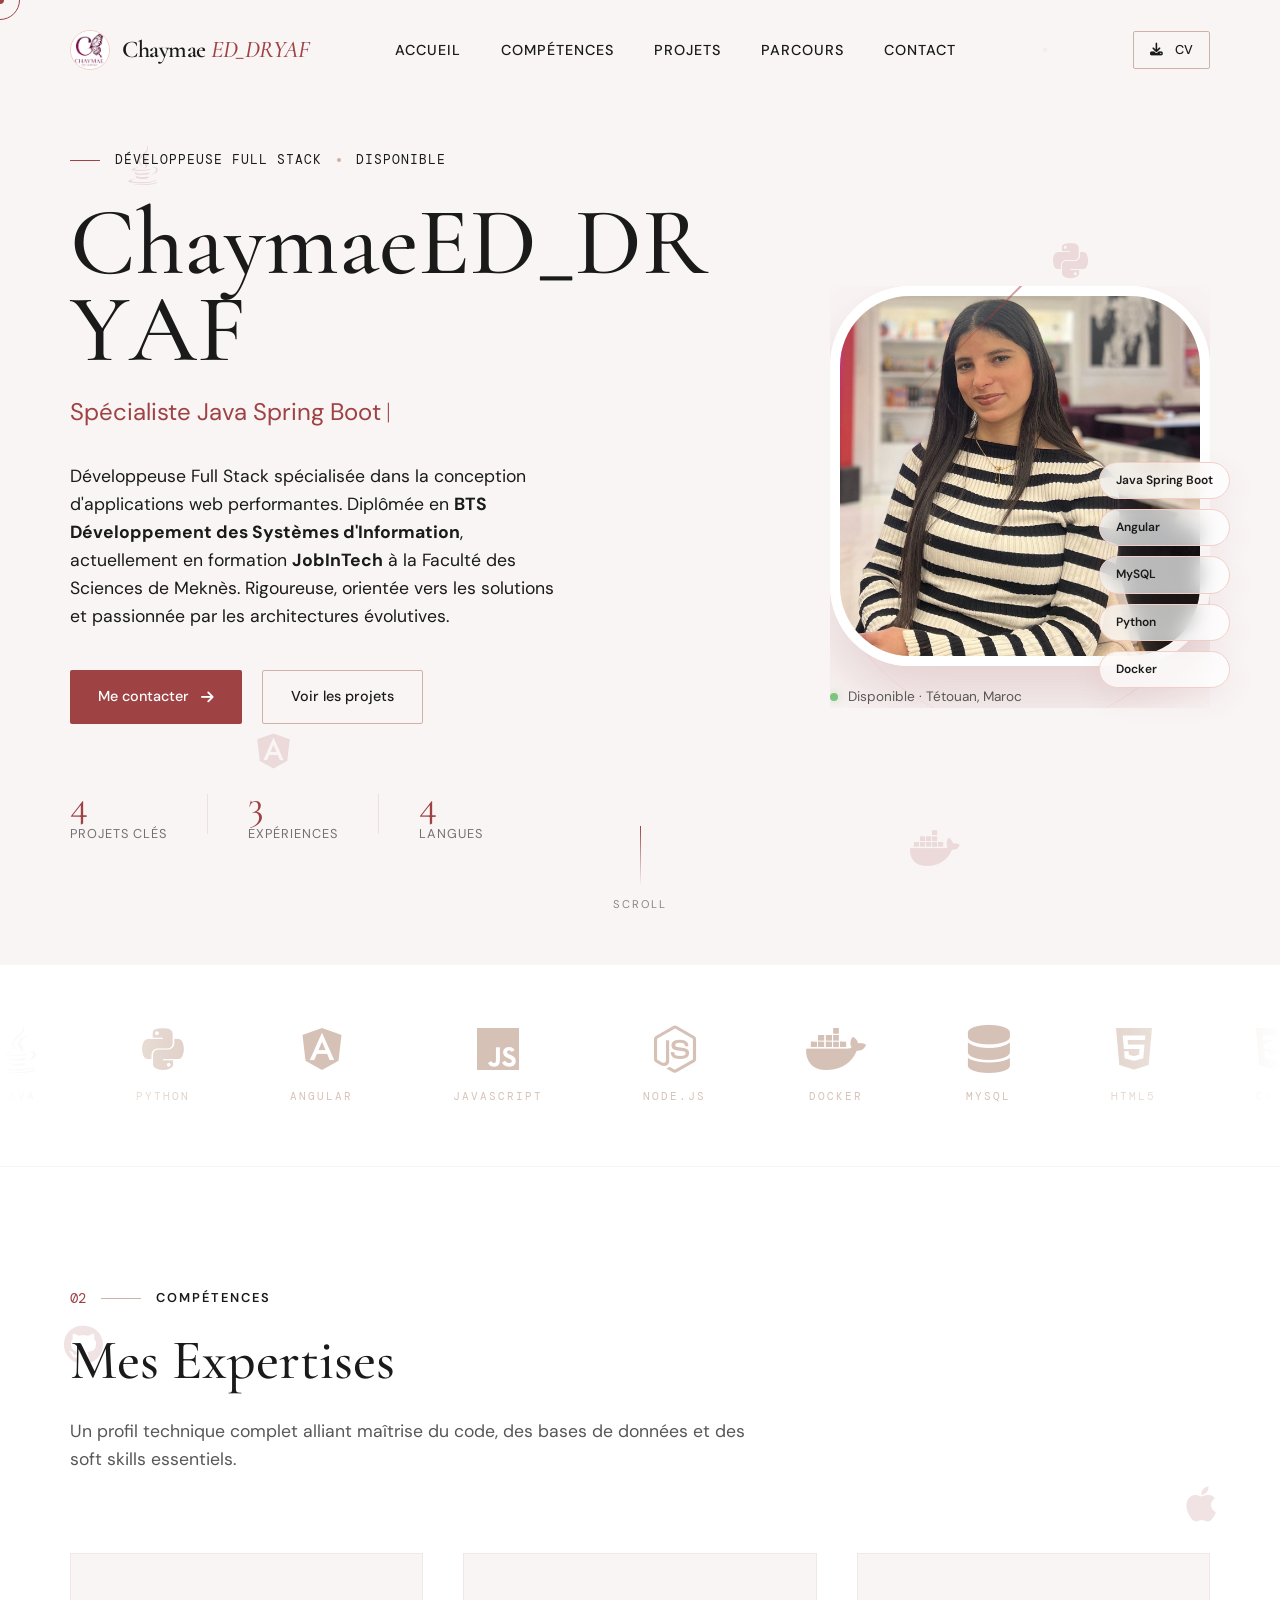
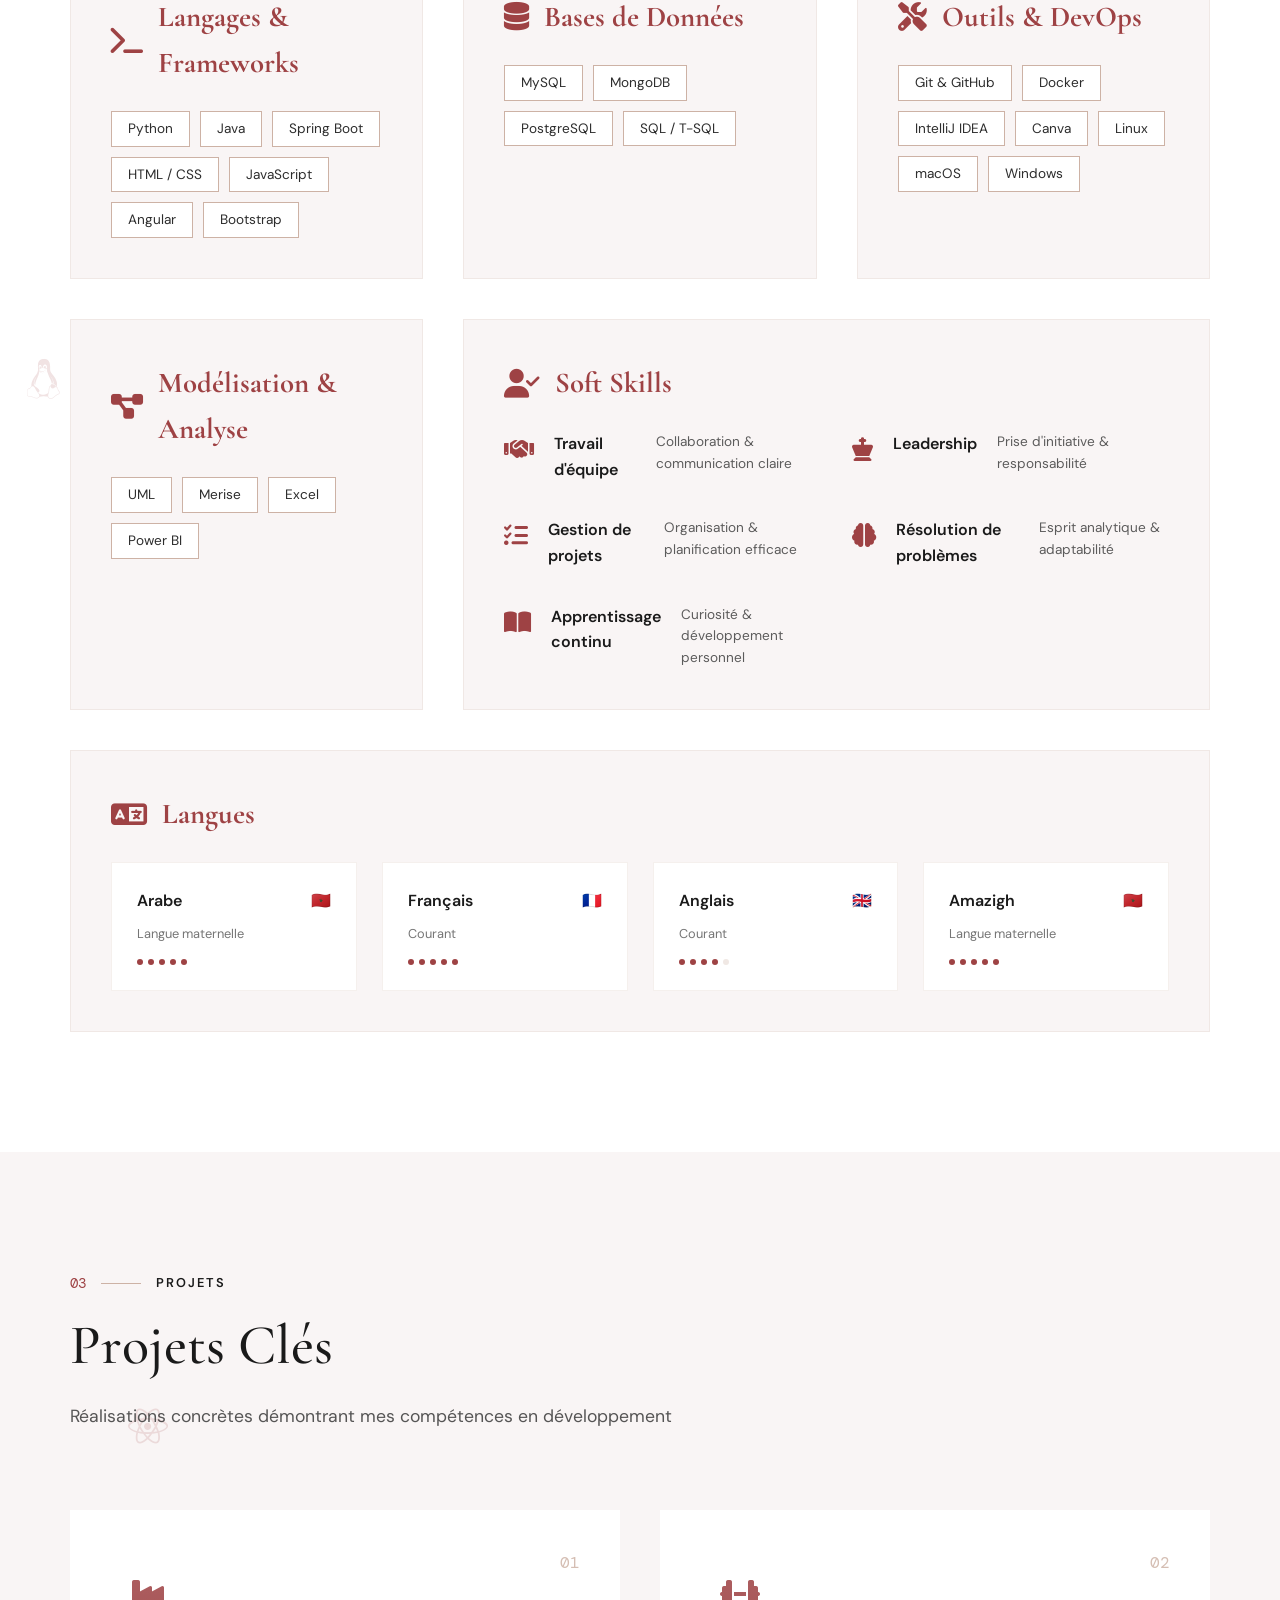
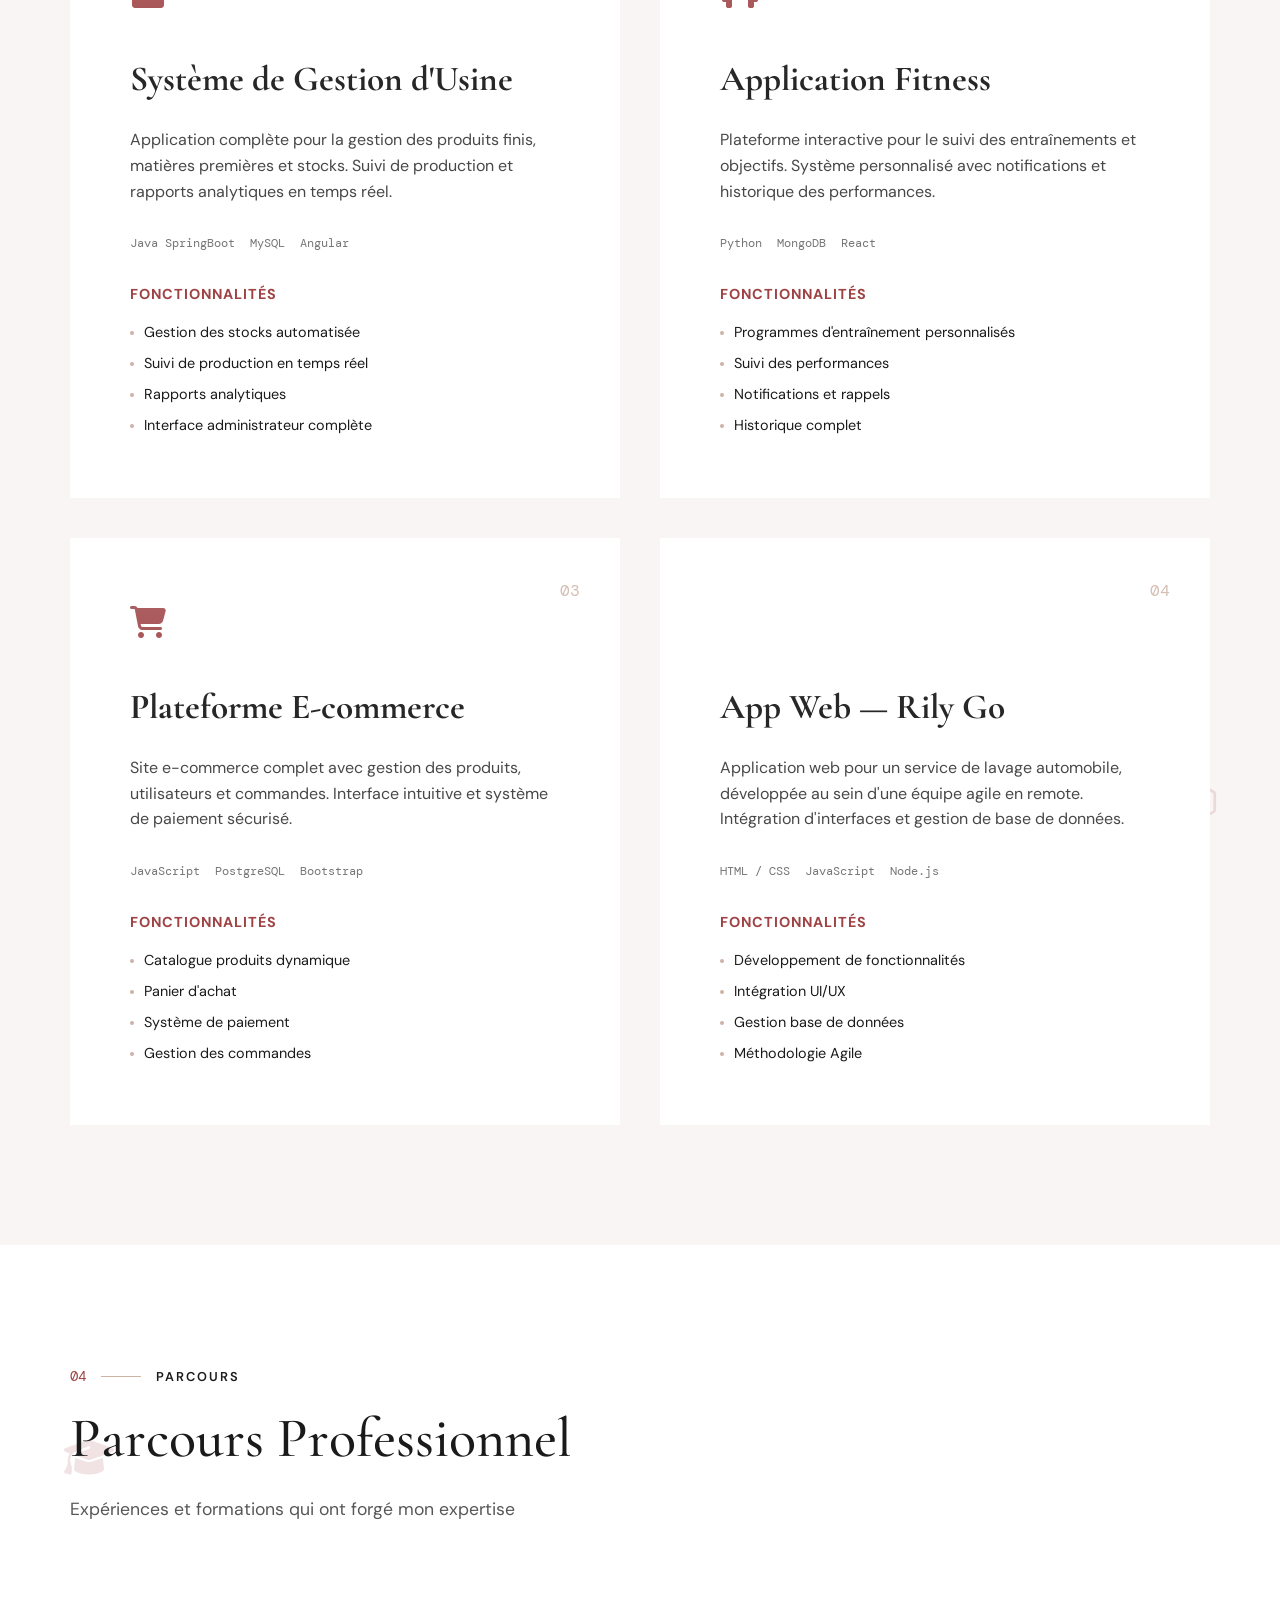
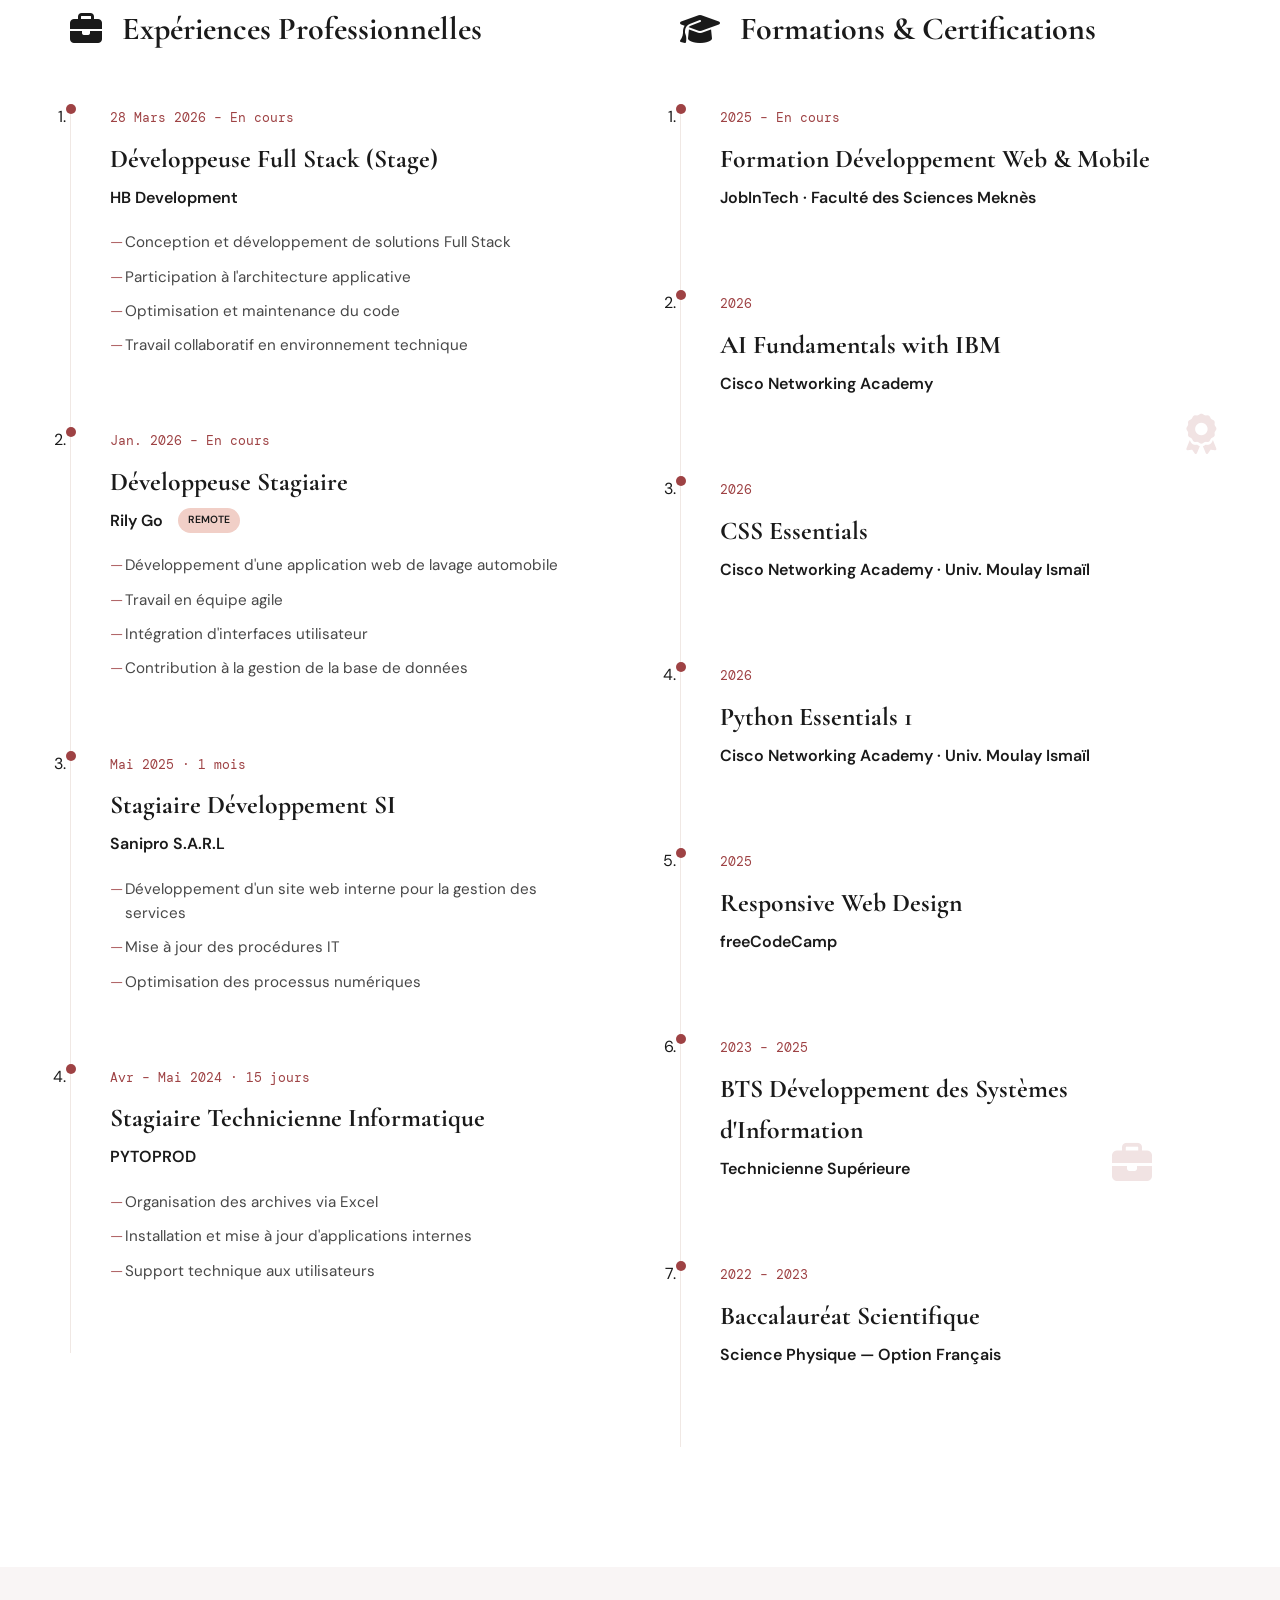
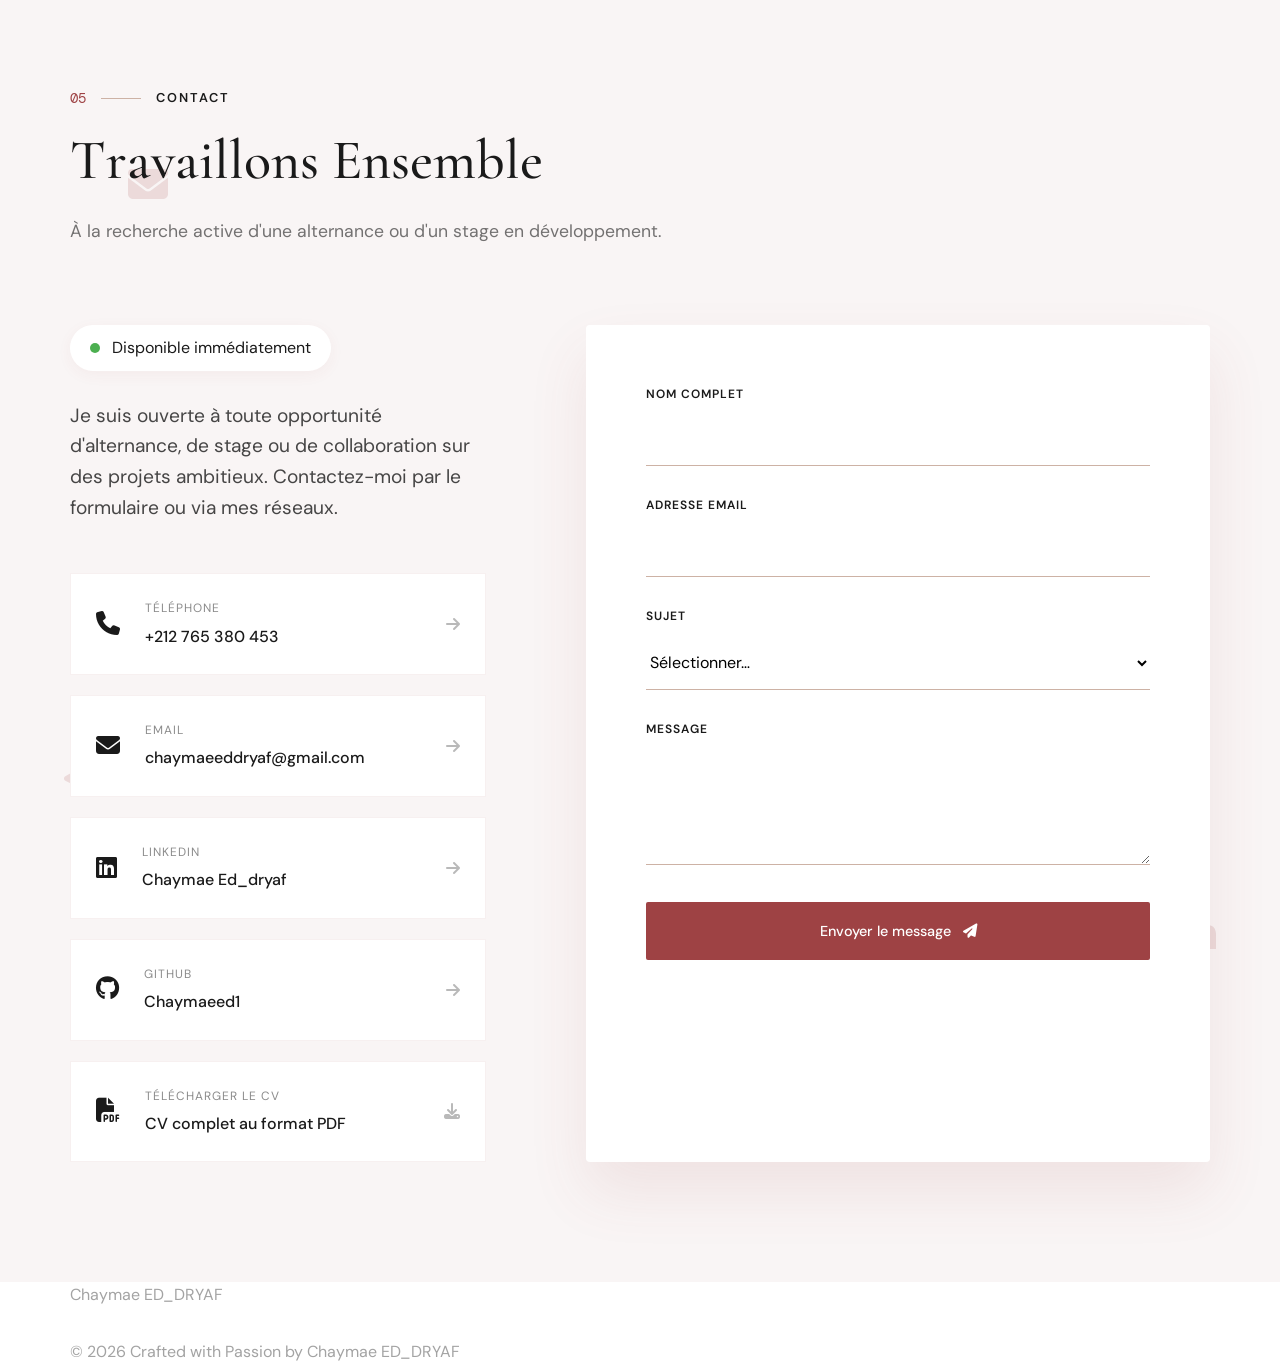
==== commit 622b3893: "Update portfolio design and projects" ====
--- a/index.html
+++ b/index.html
@@ -2,410 +2,383 @@
 <html lang="fr">
 
 <head>
-    <meta charset="UTF-8">
-    <meta name="viewport" content="width=device-width, initial-scale=1.0">
-    <title>Chaymae ED_DRYAF | Développeuse Full Stack</title>
-    <link rel="stylesheet" href="https://cdnjs.cloudflare.com/ajax/libs/font-awesome/6.4.0/css/all.min.css">
-    <link rel="preconnect" href="https://fonts.googleapis.com">
-    <link rel="preconnect" href="https://fonts.gstatic.com" crossorigin>
-    <link href="https://fonts.googleapis.com/css2?family=Montserrat:wght@300;400;500;600;700;800;900&family=Poppins:wght@300;400;500;600;700&display=swap" rel="stylesheet">
-    <link rel="stylesheet" href="style.css">
-
+    <meta charset="UTF-8" />
+    <meta name="viewport" content="width=device-width, initial-scale=1.0" />
+    <meta name="description"
+        content="Chaymae ED_DRYAF — Développeuse Full Stack spécialisée Java Spring Boot, Angular, Python. Disponible pour stage ou alternance." />
+    <title>Chaymae ED_DRYAF — Développeuse Full Stack</title>
+
+    <link rel="preconnect" href="https://fonts.googleapis.com" />
+    <link rel="preconnect" href="https://fonts.gstatic.com" crossorigin />
+    <link
+        href="https://fonts.googleapis.com/css2?family=Cormorant+Garamond:ital,wght@0,300;0,400;0,600;1,300;1,400;1,600&family=DM+Sans:opsz,wght@9..40,300;9..40,400;9..40,500&family=DM+Mono:wght@300;400&display=swap"
+        rel="stylesheet" />
+    <link rel="stylesheet" href="https://cdnjs.cloudflare.com/ajax/libs/font-awesome/6.4.0/css/all.min.css" />
+    <link rel="stylesheet" href="style.css" />
 </head>
 
 <body>
 
-    <!-- Background Effects -->
-    <div class="background-effects">
-        <div class="floating-shapes"></div>
-        <div class="particles-container"></div>
-        <div class="gradient-overlay"></div>
-        <div class="geometric-grid"></div>
-        <div class="floating-circles"></div>
+    <!-- CURSOR -->
+    <div class="cursor" id="js-cursor"></div>
+    <div class="cursor-ring" id="js-cursor-ring"></div>
+
+    <!-- GLOBAL BACKGROUND SYSTEM -->
+    <div class="global-bg">
+        <div class="bg-mesh">
+            <div class="bg-shape bg-shape--1"></div>
+            <div class="bg-shape bg-shape--2"></div>
+            <div class="bg-shape bg-shape--3"></div>
+        </div>
+        <div class="tech-bg-layer" id="js-tech-layer">
+            <div class="circuit-grid"></div>
+            <!-- Code fragments will be injected here -->
+        </div>
+        <div class="spotlight" id="js-spotlight"></div>
+        <div class="bg-noise"></div>
     </div>
 
-    <!-- Floating Navigation Buttons -->
-    <div class="floating-nav">
-        <button class="floating-btn" data-section="home">
-            <i class="fas fa-home"></i>
-            <span>Accueil</span>
-        </button>
-        <button class="floating-btn" data-section="competences">
-            <i class="fas fa-code"></i>
-            <span>Compétences</span>
-        </button>
-        <button class="floating-btn" data-section="projets">
-            <i class="fas fa-project-diagram"></i>
-            <span>Projets</span>
-        </button>
-        <button class="floating-btn" data-section="contact">
-            <i class="fas fa-envelope"></i>
-            <span>Contact</span>
-        </button>
+    <!-- SCROLL PROGRESS -->
+    <div class="scroll-progress" id="js-scroll-progress"></div>
+
+    <!-- LOADER -->
+    <div class="loader" id="js-loader">
+        <div class="loader__inner">
+            <span class="loader__name">C<em>E</em></span>
+            <div class="loader__bar">
+                <div class="loader__progress" id="js-loader-bar"></div>
+            </div>
+        </div>
     </div>
 
-    <!-- Main Navigation -->
-    <header class="header">
-        <nav class="navbar">
-            <div class="logo-container">
-                <span class="logo-text">C<span class="logo-highlight">E</span></span>
-                <div class="logo-dot"></div>
-            </div>
-            <ul class="nav-menu">
-                <li><a href="#home" class="nav-link active">Accueil</a></li>
-                <li><a href="#competences" class="nav-link">Compétences</a></li>
-                <li><a href="#projets" class="nav-link">Projets</a></li>
-                <li><a href="#experience" class="nav-link">Expérience</a></li>
-                <li><a href="#contact" class="nav-link">Contact</a></li>
-            </ul>
-            <div class="nav-actions">
-                <button class="theme-toggle" id="themeToggle">
-                    <i class="fas fa-moon"></i>
+    <!-- ── HEADER ── -->
+    <header class="header" id="js-header">
+        <nav class="nav">
+            <div class="container nav__inner">
+                <a href="#home" class="nav__logo">
+                    <img src="photos/logo.jpeg" alt="Logo Chaymae" class="nav__logo-img" />
+                    <span class="nav__logo-text">Chaymae <em>ED_DRYAF</em></span>
+                </a>
+                <ul class="nav__links" id="js-nav-links">
+                    <li><a href="#home" class="nav__link" data-section="home">Accueil</a></li>
+                    <li><a href="#competences" class="nav__link" data-section="competences">Compétences</a></li>
+                    <li><a href="#projets" class="nav__link" data-section="projets">Projets</a></li>
+                    <li><a href="#experience" class="nav__link" data-section="experience">Parcours</a></li>
+                    <li><a href="#contact" class="nav__link" data-section="contact">Contact</a></li>
+                </ul>
+                <button class="nav__toggle" id="js-nav-toggle" aria-label="Menu">
+                    <span></span>
+                    <span></span>
+                    <span></span>
                 </button>
-                <button class="menu-toggle" id="menuToggle">
-                    <i class="fas fa-bars"></i>
-                </button>
+                <div class="nav__actions">
+                    <a href="doc/cv chaymae ed-dryaf.pdf" download class="btn btn--cv">
+                        <i class="fas fa-download"></i><span>CV</span>
+                    </a>
+                    <button class="hamburger" id="js-hamburger" aria-label="Menu" aria-expanded="false">
+                        <span></span><span></span><span></span>
+                    </button>
+                </div>
             </div>
         </nav>
     </header>
 
-    <!-- Hero Section -->
-    <section id="home" class="section hero-section active">
-        <div class="container">
-            <div class="hero-content">
-                <div class="hero-text animate-on-scroll">
-                    <div class="badge animate-float">
-                        <i class="fas fa-graduation-cap"></i>
-                        <span>bienvenue/Chaymae portefolio</span>
-                    </div>
-                    <h1 class="hero-title">
-                        <span class="text-gradient">Chaymae ED_DRYAF</span>
-                        <span class="typing-text"></span>
+    <main>
+
+        <!-- ═══ HERO ═══ -->
+        <section id="home" class="section hero">
+            <!-- Floating Background Icons -->
+            <i class="fab fa-java floating-icon" style="top: 15%; left: 10%; animation-delay: 0s;"></i>
+            <i class="fab fa-python floating-icon" style="top: 25%; right: 15%; animation-delay: 2s;"></i>
+            <i class="fab fa-angular floating-icon" style="bottom: 20%; left: 20%; animation-delay: 4s;"></i>
+            <i class="fab fa-js floating-icon" style="top: 60%; right: 10%; animation-delay: 1s;"></i>
+            <i class="fab fa-docker floating-icon" style="bottom: 10%; right: 25%; animation-delay: 3s;"></i>
+
+            <div class="container hero__grid">
+
+                <div class="hero__content">
+                    <div class="hero__eyebrow" data-reveal>
+                        <span class="eyebrow__line"></span>
+                        <span class="eyebrow__text">Développeuse Full Stack</span>
+                        <span class="eyebrow__dot"></span>
+                        <span class="eyebrow__text">Disponible</span>
+                    </div>
+
+                    <h1 class="hero__title" data-reveal data-delay="1">
+                        Chaymae<br /><em>ED_DRYAF</em>
                     </h1>
-                    <p class="hero-subtitle">
-                        Jeune développeuse Full Stack passionnée, diplômée en BTS Développement des Systèmes d'Information.
-                        <span class="highlight">Motivée</span>, <span class="highlight">curieuse</span> et dotée d'une forte capacité d'adaptation aux nouvelles technologies. Actuellement en formation JobinTech pour perfectionner mes compétences en développement
-                        web et mobile.
+
+                    <p class="hero__role" data-reveal data-delay="2">
+                        <span id="js-typed"></span><span class="blink-cursor">|</span>
                     </p>
-                    <div class="hero-stats">
+
+                    <p class="hero__bio" data-reveal data-delay="3">
+                        Développeuse Full Stack spécialisée dans la conception d'applications web performantes. Diplômée
+                        en <strong>BTS Développement des Systèmes d'Information</strong>, actuellement en formation
+                        <strong>JobInTech</strong> à la Faculté
+                        des Sciences de Meknès. Rigoureuse, orientée vers les solutions et passionnée par les
+                        architectures évolutives.
+                    </p>
+                    <div class="hero__cta">
+                        <a href="#contact" class="btn btn--primary"><span>Me contacter</span><i
+                                class="fas fa-arrow-right"></i></a>
+                        <a href="#projets" class="btn btn--ghost"><span>Voir les projets</span></a>
+                    </div>
+                    <div class="hero__stats" data-reveal data-delay="5">
                         <div class="stat">
-                            <span class="stat-number" data-count="4">0</span>
-                            <span class="stat-label">Projets Clés</span>
-                        </div>
+                            <span class="stat__num" data-count="4">0</span>
+                            <span class="stat__label">Projets clés</span>
+                        </div>
+                        <div class="stat__sep"></div>
                         <div class="stat">
-                            <span class="stat-number" data-count="5">0</span>
-                            <span class="stat-label">Langues</span>
-                        </div>
+                            <span class="stat__num" data-count="3">0</span>
+                            <span class="stat__label">Expériences</span>
+                        </div>
+                        <div class="stat__sep"></div>
                         <div class="stat">
-                            <span class="stat-number" data-count="2">0</span>
-                            <span class="stat-label">Expériences</span>
-                        </div>
-                    </div>
-                    <div class="hero-actions">
-                        <a href="#contact" class="btn btn-primary btn-glow">
-                            <i class="fas fa-paper-plane"></i>
-                            <span>Me contacter</span>
-                        </a>
-                        <a href="#projets" class="btn btn-outline">
-                            <i class="fas fa-eye"></i>
-                            <span>Voir mes projets</span>
-                        </a>
+                            <span class="stat__num" data-count="4">0</span>
+                            <span class="stat__label">Langues</span>
+                        </div>
                     </div>
                 </div>
-                <div class="hero-visual animate-on-scroll delay-1">
-                    <div class="hero-image-container">
-                        <div class="image-wrapper">
-                            <div class="hexagon">
-                                <div class="hexagon-inner">
-                                    <img src="photos/portephoto.jpeg" alt="Chaymae ED_DRYAF" class="hero-image">
-                                </div>
-                                <div class="hexagon-border"></div>
-                            </div>
-                            <div class="image-glow"></div>
-                        </div>
-                        <div class="floating-tech">
-                            <div class="tech-bubble" style="--delay: 0s">
-                                <i class="fab fa-java"></i>
-                            </div>
-                            <div class="tech-bubble" style="--delay: 1s">
-                                <i class="fas fa-leaf"></i>
-                            </div>
-                            <div class="tech-bubble" style="--delay: 2s">
-                                <i class="fas fa-database"></i>
-                            </div>
-                            <div class="tech-bubble" style="--delay: 3s">
-                                <i class="fab fa-angular"></i>
-                            </div>
-                        </div>
-                    </div>
+
+                <div class="hero__visual" data-reveal="scale" data-delay="2">
+                    <figure class="photo-frame glare-wrap">
+                        <div class="photo-frame__corner photo-frame__corner--tl"></div>
+                        <div class="photo-frame__corner photo-frame__corner--br"></div>
+                        <div class="photo-frame__ring"></div>
+                        <img src="photos/portephoto.jpeg" alt="Chaymae ED_DRYAF" class="photo-frame__img"
+                            loading="eager" />
+                        <div class="photo-frame__overlay"></div>
+                        <figcaption class="photo-frame__caption">
+                            <span class="status-dot"></span>Disponible · Tétouan, Maroc
+                        </figcaption>
+                    </figure>
+                    <aside class="tech-pills">
+                        <div class="tech-pill">Java Spring Boot</div>
+                        <div class="tech-pill">Angular</div>
+                        <div class="tech-pill">MySQL</div>
+                        <div class="tech-pill">Python</div>
+                        <div class="tech-pill">Docker</div>
+                    </aside>
                 </div>
+
+            </div>
+            <div class="scroll-hint">
+                <span class="scroll-hint__line"></span>
+                <span class="scroll-hint__label">Scroll</span>
+            </div>
+        </section>
+
+        <!-- ═══ TECH MARQUEE ═══ -->
+        <div class="tech-marquee">
+            <div class="marquee__content">
+                <div class="marquee__item"><i class="fab fa-java"></i><span>Java</span></div>
+                <div class="marquee__item"><i class="fab fa-python"></i><span>Python</span></div>
+                <div class="marquee__item"><i class="fab fa-angular"></i><span>Angular</span></div>
+                <div class="marquee__item"><i class="fab fa-js"></i><span>JavaScript</span></div>
+                <div class="marquee__item"><i class="fab fa-node-js"></i><span>Node.js</span></div>
+                <div class="marquee__item"><i class="fab fa-docker"></i><span>Docker</span></div>
+                <div class="marquee__item"><i class="fas fa-database"></i><span>MySQL</span></div>
+                <div class="marquee__item"><i class="fab fa-html5"></i><span>HTML5</span></div>
+                <div class="marquee__item"><i class="fab fa-css3-alt"></i><span>CSS3</span></div>
+                <div class="marquee__item"><i class="fab fa-git-alt"></i><span>Git</span></div>
+                <!-- Duplicate for seamless scroll -->
+                <div class="marquee__item"><i class="fab fa-java"></i><span>Java</span></div>
+                <div class="marquee__item"><i class="fab fa-python"></i><span>Python</span></div>
+                <div class="marquee__item"><i class="fab fa-angular"></i><span>Angular</span></div>
+                <div class="marquee__item"><i class="fab fa-js"></i><span>JavaScript</span></div>
+                <div class="marquee__item"><i class="fab fa-node-js"></i><span>Node.js</span></div>
+                <div class="marquee__item"><i class="fab fa-docker"></i><span>Docker</span></div>
+                <div class="marquee__item"><i class="fas fa-database"></i><span>MySQL</span></div>
+                <div class="marquee__item"><i class="fab fa-html5"></i><span>HTML5</span></div>
+                <div class="marquee__item"><i class="fab fa-css3-alt"></i><span>CSS3</span></div>
+                <div class="marquee__item"><i class="fab fa-git-alt"></i><span>Git</span></div>
             </div>
         </div>
-    </section>
-
-    <!-- Compétences Section -->
-    <section id="competences" class="section competences-section">
-        <div class="section-divider wave-divider"></div>
-        <div class="container">
-            <div class="section-header animate-on-scroll">
-                <h2 class="section-title">
-                    Mes <span class="text-gradient">Compétences</span>
-                </h2>
-                <p class="section-subtitle">
-                    Un profil technique complet combinant développement, gestion de bases de données et soft skills
-                </p>
-            </div>
-
-            <div class="competences-content">
-                <!-- Compétences Techniques -->
-                <div class="competence-category animate-on-scroll">
-                    <h3 class="competence-category-title">
-                        <i class="fas fa-laptop-code"></i> Compétences Techniques
-                    </h3>
-                    <div class="competence-grid">
-                        <div class="competence-card">
-                            <div class="competence-icon">
-                                <i class="fas fa-code"></i>
-                            </div>
-                            <div class="competence-info">
-                                <h4>Langages & Frameworks</h4>
-                                <div class="competence-tags">
-                                    <span class="tag">Python</span>
-                                    <span class="tag">Java SpringBoot</span>
-                                    <span class="tag">HTML/CSS</span>
-                                    <span class="tag">JavaScript</span>
-                                    <span class="tag">Angular</span>
-                                    <span class="tag">Bootstrap</span>
-                                </div>
-                            </div>
-                        </div>
-
-                        <div class="competence-card">
-                            <div class="competence-icon">
-                                <i class="fas fa-database"></i>
-                            </div>
-                            <div class="competence-info">
-                                <h4>Bases de Données</h4>
-                                <div class="competence-tags">
-                                    <span class="tag">MySQL</span>
-                                    <span class="tag">MongoDB</span>
-                                    <span class="tag">PostgreSQL</span>
-                                    <span class="tag">SQL</span>
-                                    <span class="tag">T-SQL</span>
-                                </div>
-                            </div>
-                        </div>
-
-                        <div class="competence-card">
-                            <div class="competence-icon">
-                                <i class="fas fa-tools"></i>
-                            </div>
-                            <div class="competence-info">
-                                <h4>Outils & Technologies</h4>
-                                <div class="competence-tags">
-                                    <span class="tag">Git & GitHub</span>
-                                    <span class="tag">Docker</span>
-                                    <span class="tag">IntelliJ</span>
-                                    <span class="tag">Canvas</span>
-                                    <span class="tag">Linux</span>
-                                    <span class="tag">Windows</span>
-                                    <span class="tag">macOS</span>
-                                </div>
-                            </div>
-                        </div>
-
-                        <div class="competence-card">
-                            <div class="competence-icon">
-                                <i class="fas fa-project-diagram"></i>
-                            </div>
-                            <div class="competence-info">
-                                <h4>Modélisation & Analyse</h4>
-                                <div class="competence-tags">
-                                    <span class="tag">UML</span>
-                                    <span class="tag">Merise</span>
-                                    <span class="tag">Excel</span>
-                                    <span class="tag">Power BI</span>
-                                </div>
-                            </div>
-                        </div>
-                    </div>
+
+        <!-- ═══ COMPÉTENCES ═══ -->
+        <section id="competences" class="section skills">
+            <i class="fab fa-github floating-icon floating-icon--alt" style="top: 10%; left: 5%;"></i>
+            <i class="fab fa-git-alt floating-icon" style="bottom: 15%; right: 8%;"></i>
+            <i class="fab fa-linux floating-icon floating-icon--slow" style="top: 50%; left: 2%;"></i>
+            <i class="fab fa-apple floating-icon" style="top: 20%; right: 5%;"></i>
+
+            <div class="container">
+                <header class="section-header" data-reveal>
+                    <div class="section-label">
+                        <span class="section-label__num">02</span>
+                        <span class="section-label__sep"></span>
+                        <span class="section-label__text">Compétences</span>
+                    </div>
+                    <h2 class="section-title">Mes <em>Expertises</em></h2>
+                    <p class="section-sub">Un profil technique complet alliant maîtrise du code, des bases de données et
+                        des soft skills essentiels.</p>
+                </header>
+
+                <div class="skills__grid">
+
+                    <div class="skill-group" data-reveal="left">
+                        <h3 class="skill-group__title"><i class="fas fa-terminal"></i> Langages &amp; Frameworks</h3>
+                        <ul class="tag-list">
+                            <li class="tag">Python</li>
+                            <li class="tag">Java</li>
+                            <li class="tag">Spring Boot</li>
+                            <li class="tag">HTML / CSS</li>
+                            <li class="tag">JavaScript</li>
+                            <li class="tag">Angular</li>
+                            <li class="tag">Bootstrap</li>
+                        </ul>
+                    </div>
+
+                    <div class="skill-group" data-reveal="right" data-delay="1">
+                        <h3 class="skill-group__title"><i class="fas fa-database"></i> Bases de Données</h3>
+                        <ul class="tag-list">
+                            <li class="tag">MySQL</li>
+                            <li class="tag">MongoDB</li>
+                            <li class="tag">PostgreSQL</li>
+                            <li class="tag">SQL / T-SQL</li>
+                        </ul>
+                    </div>
+
+                    <div class="skill-group" data-reveal="left" data-delay="2">
+                        <h3 class="skill-group__title"><i class="fas fa-tools"></i> Outils &amp; DevOps</h3>
+                        <ul class="tag-list">
+                            <li class="tag">Git &amp; GitHub</li>
+                            <li class="tag">Docker</li>
+                            <li class="tag">IntelliJ IDEA</li>
+                            <li class="tag">Canva</li>
+                            <li class="tag">Linux</li>
+                            <li class="tag">macOS</li>
+                            <li class="tag">Windows</li>
+                        </ul>
+                    </div>
+
+                    <div class="skill-group" data-reveal="right" data-delay="1">
+                        <h3 class="skill-group__title"><i class="fas fa-project-diagram"></i> Modélisation &amp; Analyse
+                        </h3>
+                        <ul class="tag-list">
+                            <li class="tag">UML</li>
+                            <li class="tag">Merise</li>
+                            <li class="tag">Excel</li>
+                            <li class="tag">Power BI</li>
+                        </ul>
+                    </div>
+
+                    <div class="skill-group skill-group--wide" data-reveal>
+                        <h3 class="skill-group__title"><i class="fas fa-user-check"></i> Soft Skills</h3>
+                        <ul class="soft-list">
+                            <li class="soft-item">
+                                <span class="soft-item__icon"><i class="fas fa-handshake"></i></span>
+                                <span class="soft-item__name">Travail d'équipe</span>
+                                <span class="soft-item__desc">Collaboration &amp; communication claire</span>
+                            </li>
+                            <li class="soft-item">
+                                <span class="soft-item__icon"><i class="fas fa-chess-king"></i></span>
+                                <span class="soft-item__name">Leadership</span>
+                                <span class="soft-item__desc">Prise d'initiative &amp; responsabilité</span>
+                            </li>
+                            <li class="soft-item">
+                                <span class="soft-item__icon"><i class="fas fa-tasks"></i></span>
+                                <span class="soft-item__name">Gestion de projets</span>
+                                <span class="soft-item__desc">Organisation &amp; planification efficace</span>
+                            </li>
+                            <li class="soft-item">
+                                <span class="soft-item__icon"><i class="fas fa-brain"></i></span>
+                                <span class="soft-item__name">Résolution de problèmes</span>
+                                <span class="soft-item__desc">Esprit analytique &amp; adaptabilité</span>
+                            </li>
+                            <li class="soft-item">
+                                <span class="soft-item__icon"><i class="fas fa-book-open"></i></span>
+                                <span class="soft-item__name">Apprentissage continu</span>
+                                <span class="soft-item__desc">Curiosité &amp; développement personnel</span>
+                            </li>
+                        </ul>
+                    </div>
+
+                    <div class="skill-group skill-group--full" data-reveal>
+                        <h3 class="skill-group__title"><i class="fas fa-language"></i> Langues</h3>
+                        <div class="lang-grid">
+                            <div class="lang-card">
+                                <div class="lang-card__top"><span class="lang-card__name">Arabe</span><span>🇲🇦</span>
+                                </div>
+                                <span class="lang-card__level">Langue maternelle</span>
+                                <div class="lang-card__dots">
+                                    <span class="dot dot--on"></span><span class="dot dot--on"></span><span
+                                        class="dot dot--on"></span><span class="dot dot--on"></span><span
+                                        class="dot dot--on"></span>
+                                </div>
+                            </div>
+                            <div class="lang-card">
+                                <div class="lang-card__top"><span
+                                        class="lang-card__name">Français</span><span>🇫🇷</span></div>
+                                <span class="lang-card__level">Courant</span>
+                                <div class="lang-card__dots">
+                                    <span class="dot dot--on"></span><span class="dot dot--on"></span><span
+                                        class="dot dot--on"></span><span class="dot dot--on"></span><span
+                                        class="dot dot--on"></span>
+                                </div>
+                            </div>
+                            <div class="lang-card">
+                                <div class="lang-card__top"><span
+                                        class="lang-card__name">Anglais</span><span>🇬🇧</span></div>
+                                <span class="lang-card__level">Courant</span>
+                                <div class="lang-card__dots">
+                                    <span class="dot dot--on"></span><span class="dot dot--on"></span><span
+                                        class="dot dot--on"></span><span class="dot dot--on"></span><span
+                                        class="dot"></span>
+                                </div>
+                            </div>
+                            <div class="lang-card">
+                                <div class="lang-card__top"><span
+                                        class="lang-card__name">Amazigh</span><span>🇲🇦</span></div>
+                                <span class="lang-card__level">Langue maternelle</span>
+                                <div class="lang-card__dots">
+                                    <span class="dot dot--on"></span><span class="dot dot--on"></span><span
+                                        class="dot dot--on"></span><span class="dot dot--on"></span><span
+                                        class="dot dot--on"></span>
+                                </div>
+                            </div>
+                        </div>
+                    </div>
+
                 </div>
-
-                <!-- Compétences Comportementales -->
-                <div class="competence-category animate-on-scroll delay-1">
-                    <h3 class="competence-category-title">
-                        <i class="fas fa-users"></i> Compétences Comportementales
-                    </h3>
-                    <div class="soft-skills-grid">
-                        <div class="soft-skill">
-                            <div class="skill-icon">
-                                <i class="fas fa-handshake"></i>
-                            </div>
-                            <h4>Travail d'équipe</h4>
-                            <p>Collaboration efficace et communication claire</p>
-                        </div>
-
-                        <div class="soft-skill">
-                            <div class="skill-icon">
-                                <i class="fas fa-chess-king"></i>
-                            </div>
-                            <h4>Leadership</h4>
-                            <p>Prise d'initiative et sens des responsabilités</p>
-                        </div>
-
-                        <div class="soft-skill">
-                            <div class="skill-icon">
-                                <i class="fas fa-tasks"></i>
-                            </div>
-                            <h4>Gestion de projets</h4>
-                            <p>Organisation et planification efficace</p>
-                        </div>
-
-                        <div class="soft-skill">
-                            <div class="skill-icon">
-                                <i class="fas fa-brain"></i>
-                            </div>
-                            <h4>Résolution de problèmes</h4>
-                            <p>Esprit analytique et capacité d'adaptation</p>
-                        </div>
-
-                        <div class="soft-skill">
-                            <div class="skill-icon">
-                                <i class="fas fa-comments"></i>
-                            </div>
-                            <h4>Communication</h4>
-                            <p>Clarté et efficacité dans les échanges</p>
-                        </div>
-
-                        <div class="soft-skill">
-                            <div class="skill-icon">
-                                <i class="fas fa-book-open"></i>
-                            </div>
-                            <h4>Apprentissage continu</h4>
-                            <p>Curiosité et développement personnel</p>
-                        </div>
-                    </div>
-                </div>
-
-                <!-- Langues -->
-                <div class="competence-category animate-on-scroll delay-2">
-                    <h3 class="competence-category-title">
-                        <i class="fas fa-language"></i> Langues
-                    </h3>
-                    <div class="languages-grid">
-                        <div class="language-card">
-                            <div class="language-flag">
-                                <i class="fas fa-globe-africa"></i>
-                            </div>
-                            <div class="language-info">
-                                <h4>Arabe</h4>
-                                <p>Langue maternelle</p>
-                                <div class="language-level">
-                                    <div class="level-dots">
-                                        <span class="dot active"></span>
-                                        <span class="dot active"></span>
-                                        <span class="dot active"></span>
-                                        <span class="dot active"></span>
-                                        <span class="dot active"></span>
-                                    </div>
-                                </div>
-                            </div>
-                        </div>
-
-                        <div class="language-card">
-                            <div class="language-flag">
-                                <i class="fas fa-globe-europe"></i>
-                            </div>
-                            <div class="language-info">
-                                <h4>Français</h4>
-                                <p>Courant</p>
-                                <div class="language-level">
-                                    <div class="level-dots">
-                                        <span class="dot active"></span>
-                                        <span class="dot active"></span>
-                                        <span class="dot active"></span>
-                                        <span class="dot active"></span>
-                                        <span class="dot active"></span>
-                                    </div>
-                                </div>
-                            </div>
-                        </div>
-
-                        <div class="language-card">
-                            <div class="language-flag">
-                                <i class="fas fa-globe-americas"></i>
-                            </div>
-                            <div class="language-info">
-                                <h4>Anglais</h4>
-                                <p>Courant</p>
-                                <div class="language-level">
-                                    <div class="level-dots">
-                                        <span class="dot active"></span>
-                                        <span class="dot active"></span>
-                                        <span class="dot active"></span>
-                                        <span class="dot active"></span>
-                                        <span class="dot"></span>
-                                    </div>
-                                </div>
-                            </div>
-                        </div>
-
-                        <div class="language-card">
-                            <div class="language-flag">
-                                <i class="fas fa-globe-europe"></i>
-                            </div>
-                            <div class="language-info">
-                                <h4>Allemand</h4>
-                                <p>Courant</p>
-                                <div class="language-level">
-                                    <div class="level-dots">
-                                        <span class="dot active"></span>
-                                        <span class="dot active"></span>
-                                        <span class="dot active"></span>
-                                        <span class="dot"></span>
-                                        <span class="dot"></span>
-                                    </div>
-                                </div>
-                            </div>
-                        </div>
-                    </div>
-                </div>
-            </div>
-        </div>
-    </section>
-
-    <!-- Projets Section -->
-    <section id="projets" class="section projets-section">
-        <div class="section-divider wave-divider reverse"></div>
-        <div class="container">
-            <div class="section-header animate-on-scroll">
-                <h2 class="section-title">
-                    Mes <span class="text-gradient">Projets</span> Clés
-                </h2>
-                <p class="section-subtitle">
-                    Réalisations concrètes démontrant mes compétences en développement
-                </p>
-            </div>
-
-            <div class="projets-grid">
-                <div class="projet-card animate-on-scroll">
-                    <div class="projet-image">
-                        <div class="image-overlay">
-                            <i class="fas fa-industry"></i>
-                        </div>
-                    </div>
-                    <div class="projet-content">
-                        <h3 class="projet-title">Système de Gestion d'Usine</h3>
-                        <p class="projet-description">
-                            Application complète pour la gestion des produits finis, matières premières et stocks. Optimisation des processus de production et suivi en temps réel.
-                        </p>
-                        <div class="projet-tech">
-                            <span class="tech-tag">Java SpringBoot</span>
-                            <span class="tech-tag">MySQL</span>
-                            <span class="tech-tag">Angular</span>
-                        </div>
-                        <div class="projet-features">
-                            <h4>Fonctionnalités :</h4>
+            </div>
+        </section>
+
+        <!-- ═══ PROJETS ═══ -->
+        <section id="projets" class="section projects">
+            <i class="fab fa-react floating-icon" style="top: 15%; left: 10%;"></i>
+            <i class="fab fa-node-js floating-icon floating-icon--alt" style="bottom: 25%; right: 5%;"></i>
+            <i class="fas fa-server floating-icon" style="top: 60%; left: 8%;"></i>
+            <i class="fas fa-code floating-icon floating-icon--slow" style="bottom: 10%; left: 20%;"></i>
+
+            <div class="container">
+                <header class="section-header" data-reveal>
+                    <div class="section-label">
+                        <span class="section-label__num">03</span>
+                        <span class="section-label__sep"></span>
+                        <span class="section-label__text">Projets</span>
+                    </div>
+                    <h2 class="section-title">Projets <em>Clés</em></h2>
+                    <p class="section-sub">Réalisations concrètes démontrant mes compétences en développement</p>
+                </header>
+
+                <div class="projects__grid">
+
+                    <article class="project-card glare-wrap" data-reveal="skew">
+                        <span class="project-card__num">01</span>
+                        <div class="project-card__icon"><i class="fas fa-industry"></i></div>
+                        <h3 class="project-card__title">Système de Gestion d'Usine</h3>
+                        <p class="project-card__desc">Application complète pour la gestion des produits finis, matières
+                            premières et stocks. Suivi de production et rapports analytiques en temps réel.</p>
+                        <ul class="project-card__tags">
+                            <li class="proj-tag">Java SpringBoot</li>
+                            <li class="proj-tag">MySQL</li>
+                            <li class="proj-tag">Angular</li>
+                        </ul>
+                        <div class="project-card__features">
+                            <h4>Fonctionnalités</h4>
                             <ul>
                                 <li>Gestion des stocks automatisée</li>
                                 <li>Suivi de production en temps réel</li>
@@ -413,27 +386,21 @@
                                 <li>Interface administrateur complète</li>
                             </ul>
                         </div>
-                    </div>
-                </div>
-
-                <div class="projet-card animate-on-scroll delay-1">
-                    <div class="projet-image">
-                        <div class="image-overlay">
-                            <i class="fas fa-dumbbell"></i>
-                        </div>
-                    </div>
-                    <div class="projet-content">
-                        <h3 class="projet-title">Application Fitness</h3>
-                        <p class="projet-description">
-                            Plateforme interactive pour le suivi des entraînements et objectifs. Système personnalisé avec notifications et historique des performances.
-                        </p>
-                        <div class="projet-tech">
-                            <span class="tech-tag">Python</span>
-                            <span class="tech-tag">MongoDB</span>
-                            <span class="tech-tag">React</span>
-                        </div>
-                        <div class="projet-features">
-                            <h4>Fonctionnalités :</h4>
+                    </article>
+
+                    <article class="project-card glare-wrap" data-reveal="skew" data-delay="1">
+                        <span class="project-card__num">02</span>
+                        <div class="project-card__icon"><i class="fas fa-dumbbell"></i></div>
+                        <h3 class="project-card__title">Application Fitness</h3>
+                        <p class="project-card__desc">Plateforme interactive pour le suivi des entraînements et
+                            objectifs. Système personnalisé avec notifications et historique des performances.</p>
+                        <ul class="project-card__tags">
+                            <li class="proj-tag">Python</li>
+                            <li class="proj-tag">MongoDB</li>
+                            <li class="proj-tag">React</li>
+                        </ul>
+                        <div class="project-card__features">
+                            <h4>Fonctionnalités</h4>
                             <ul>
                                 <li>Programmes d'entraînement personnalisés</li>
                                 <li>Suivi des performances</li>
@@ -441,27 +408,21 @@
                                 <li>Historique complet</li>
                             </ul>
                         </div>
-                    </div>
-                </div>
-
-                <div class="projet-card animate-on-scroll delay-2">
-                    <div class="projet-image">
-                        <div class="image-overlay">
-                            <i class="fas fa-shopping-cart"></i>
-                        </div>
-                    </div>
-                    <div class="projet-content">
-                        <h3 class="projet-title">Plateforme E-commerce</h3>
-                        <p class="projet-description">
-                            Site e-commerce complet avec gestion des produits, utilisateurs et commandes. Interface intuitive et système de paiement sécurisé.
-                        </p>
-                        <div class="projet-tech">
-                            <span class="tech-tag">JavaScript</span>
-                            <span class="tech-tag">PostgreSQL</span>
-                            <span class="tech-tag">Bootstrap</span>
-                        </div>
-                        <div class="projet-features">
-                            <h4>Fonctionnalités :</h4>
+                    </article>
+
+                    <article class="project-card glare-wrap" data-reveal="skew" data-delay="2">
+                        <span class="project-card__num">03</span>
+                        <div class="project-card__icon"><i class="fas fa-shopping-cart"></i></div>
+                        <h3 class="project-card__title">Plateforme E-commerce</h3>
+                        <p class="project-card__desc">Site e-commerce complet avec gestion des produits, utilisateurs et
+                            commandes. Interface intuitive et système de paiement sécurisé.</p>
+                        <ul class="project-card__tags">
+                            <li class="proj-tag">JavaScript</li>
+                            <li class="proj-tag">PostgreSQL</li>
+                            <li class="proj-tag">Bootstrap</li>
+                        </ul>
+                        <div class="project-card__features">
+                            <h4>Fonctionnalités</h4>
                             <ul>
                                 <li>Catalogue produits dynamique</li>
                                 <li>Panier d'achat</li>
@@ -469,301 +430,335 @@
                                 <li>Gestion des commandes</li>
                             </ul>
                         </div>
-                    </div>
+                    </article>
+
+                    <article class="project-card glare-wrap" data-reveal="skew" data-delay="3">
+                        <span class="project-card__num">04</span>
+                        <div class="project-card__icon"><i class="fas fa-car-wash"></i></div>
+                        <h3 class="project-card__title">App Web — Rily Go</h3>
+                        <p class="project-card__desc">Application web pour un service de lavage automobile, développée
+                            au sein d'une équipe agile en remote. Intégration d'interfaces et gestion de base de
+                            données.</p>
+                        <ul class="project-card__tags">
+                            <li class="proj-tag">HTML / CSS</li>
+                            <li class="proj-tag">JavaScript</li>
+                            <li class="proj-tag">Node.js</li>
+                        </ul>
+                        <div class="project-card__features">
+                            <h4>Fonctionnalités</h4>
+                            <ul>
+                                <li>Développement de fonctionnalités</li>
+                                <li>Intégration UI/UX</li>
+                                <li>Gestion base de données</li>
+                                <li>Méthodologie Agile</li>
+                            </ul>
+                        </div>
+                    </article>
+
                 </div>
-
-                <div class="projet-card animate-on-scroll delay-3">
-                    <div class="projet-image">
-                        <div class="image-overlay">
-                            <i class="fas fa-graduation-cap"></i>
-                        </div>
-                    </div>
-                    <div class="projet-content">
-                        <h3 class="projet-title">Site Web Éducatif</h3>
-                        <p class="projet-description">
-                            Plateforme éducative avec interface simple et intuitive pour améliorer l'expérience d'apprentissage. Cours interactifs et suivi de progression.
+            </div>
+        </section>
+
+        <!-- ═══ EXPÉRIENCE ═══ -->
+        <section id="experience" class="section experience">
+            <i class="fas fa-graduation-cap floating-icon floating-icon--alt" style="top: 10%; left: 5%;"></i>
+            <i class="fas fa-briefcase floating-icon" style="bottom: 20%; right: 10%;"></i>
+            <i class="fas fa-award floating-icon floating-icon--slow" style="top: 40%; right: 5%;"></i>
+
+            <div class="container">
+                <header class="section-header" data-reveal>
+                    <div class="section-label">
+                        <span class="section-label__num">04</span>
+                        <span class="section-label__sep"></span>
+                        <span class="section-label__text">Parcours</span>
+                    </div>
+                    <h2 class="section-title">Parcours <em>Professionnel</em></h2>
+                    <p class="section-sub">Expériences et formations qui ont forgé mon expertise</p>
+                </header>
+
+                <div class="experience__grid">
+
+                    <!-- Col Expériences -->
+                    <div class="timeline" data-reveal="left">
+                        <h3 class="timeline__col-title"><i class="fas fa-briefcase"></i> Expériences Professionnelles
+                        </h3>
+                        <ol class="timeline__list">
+
+                            <li class="timeline__entry">
+                                <div class="timeline__dot"></div>
+                                <time class="timeline__date">28 Mars 2026 – En cours</time>
+                                <div class="timeline__body">
+                                    <h4 class="timeline__title">Développeuse Full Stack (Stage)</h4>
+                                    <p class="timeline__place">HB Development</p>
+                                    <ul class="timeline__tasks">
+                                        <li>Conception et développement de solutions Full Stack</li>
+                                        <li>Participation à l'architecture applicative</li>
+                                        <li>Optimisation et maintenance du code</li>
+                                        <li>Travail collaboratif en environnement technique</li>
+                                    </ul>
+                                </div>
+                            </li>
+
+                            <li class="timeline__entry">
+                                <div class="timeline__dot"></div>
+                                <time class="timeline__date">Jan. 2026 – En cours</time>
+                                <div class="timeline__body">
+                                    <h4 class="timeline__title">Développeuse Stagiaire</h4>
+                                    <p class="timeline__place">Rily Go <span class="badge badge--remote">Remote</span>
+                                    </p>
+                                    <ul class="timeline__tasks">
+                                        <li>Développement d'une application web de lavage automobile</li>
+                                        <li>Travail en équipe agile</li>
+                                        <li>Intégration d'interfaces utilisateur</li>
+                                        <li>Contribution à la gestion de la base de données</li>
+                                    </ul>
+                                </div>
+                            </li>
+
+                            <li class="timeline__entry">
+                                <div class="timeline__dot"></div>
+                                <time class="timeline__date">Mai 2025 · 1 mois</time>
+                                <div class="timeline__body">
+                                    <h4 class="timeline__title">Stagiaire Développement SI</h4>
+                                    <p class="timeline__place">Sanipro S.A.R.L</p>
+                                    <ul class="timeline__tasks">
+                                        <li>Développement d'un site web interne pour la gestion des services</li>
+                                        <li>Mise à jour des procédures IT</li>
+                                        <li>Optimisation des processus numériques</li>
+                                    </ul>
+                                </div>
+                            </li>
+
+                            <li class="timeline__entry">
+                                <div class="timeline__dot"></div>
+                                <time class="timeline__date">Avr – Mai 2024 · 15 jours</time>
+                                <div class="timeline__body">
+                                    <h4 class="timeline__title">Stagiaire Technicienne Informatique</h4>
+                                    <p class="timeline__place">PYTOPROD</p>
+                                    <ul class="timeline__tasks">
+                                        <li>Organisation des archives via Excel</li>
+                                        <li>Installation et mise à jour d'applications internes</li>
+                                        <li>Support technique aux utilisateurs</li>
+                                    </ul>
+                                </div>
+                            </li>
+
+                        </ol>
+                    </div>
+
+                    <!-- Col Formations -->
+                    <div class="timeline" data-reveal="right" data-delay="2">
+                        <h3 class="timeline__col-title"><i class="fas fa-graduation-cap"></i> Formations &amp;
+                            Certifications</h3>
+                        <ol class="timeline__list">
+
+                            <li class="timeline__entry">
+                                <div class="timeline__dot"></div>
+                                <time class="timeline__date">2025 – En cours</time>
+                                <div class="timeline__body">
+                                    <h4 class="timeline__title">Formation Développement Web &amp; Mobile</h4>
+                                    <p class="timeline__place">JobInTech · Faculté des Sciences Meknès</p>
+                                </div>
+                            </li>
+
+                            <li class="timeline__entry">
+                                <div class="timeline__dot"></div>
+                                <time class="timeline__date">2026</time>
+                                <div class="timeline__body">
+                                    <h4 class="timeline__title">AI Fundamentals with IBM</h4>
+                                    <p class="timeline__place">Cisco Networking Academy</p>
+                                </div>
+                            </li>
+
+                            <li class="timeline__entry">
+                                <div class="timeline__dot"></div>
+                                <time class="timeline__date">2026</time>
+                                <div class="timeline__body">
+                                    <h4 class="timeline__title">CSS Essentials</h4>
+                                    <p class="timeline__place">Cisco Networking Academy · Univ. Moulay Ismaïl</p>
+                                </div>
+                            </li>
+
+                            <li class="timeline__entry">
+                                <div class="timeline__dot"></div>
+                                <time class="timeline__date">2026</time>
+                                <div class="timeline__body">
+                                    <h4 class="timeline__title">Python Essentials 1</h4>
+                                    <p class="timeline__place">Cisco Networking Academy · Univ. Moulay Ismaïl</p>
+                                </div>
+                            </li>
+
+                            <li class="timeline__entry">
+                                <div class="timeline__dot"></div>
+                                <time class="timeline__date">2025</time>
+                                <div class="timeline__body">
+                                    <h4 class="timeline__title">Responsive Web Design</h4>
+                                    <p class="timeline__place">freeCodeCamp</p>
+                                </div>
+                            </li>
+
+                            <li class="timeline__entry">
+                                <div class="timeline__dot"></div>
+                                <time class="timeline__date">2023 – 2025</time>
+                                <div class="timeline__body">
+                                    <h4 class="timeline__title">BTS Développement des Systèmes d'Information</h4>
+                                    <p class="timeline__place">Technicienne Supérieure</p>
+                                </div>
+                            </li>
+
+                            <li class="timeline__entry">
+                                <div class="timeline__dot"></div>
+                                <time class="timeline__date">2022 – 2023</time>
+                                <div class="timeline__body">
+                                    <h4 class="timeline__title">Baccalauréat Scientifique</h4>
+                                    <p class="timeline__place">Science Physique — Option Français</p>
+                                </div>
+                            </li>
+
+                        </ol>
+                    </div>
+
+                </div>
+            </div>
+        </section>
+
+        <!-- ═══ CONTACT ═══ -->
+        <section id="contact" class="section contact">
+            <i class="fas fa-envelope floating-icon" style="top: 15%; left: 10%;"></i>
+            <i class="fab fa-linkedin-in floating-icon floating-icon--alt" style="bottom: 25%; right: 5%;"></i>
+            <i class="fas fa-paper-plane floating-icon floating-icon--slow" style="top: 60%; left: 5%;"></i>
+
+            <div class="container">
+                <header class="section-header" data-reveal>
+                    <div class="section-label">
+                        <span class="section-label__num">05</span>
+                        <span class="section-label__sep"></span>
+                        <span class="section-label__text">Contact</span>
+                    </div>
+                    <h2 class="section-title">Travaillons <em>Ensemble</em></h2>
+                    <p class="section-sub">À la recherche active d'une alternance ou d'un stage en développement.</p>
+                </header>
+
+                <div class="contact__grid">
+
+                    <div class="contact__info" data-reveal>
+                        <div class="avail-badge">
+                            <span class="avail-badge__dot"></span>
+                            <span class="avail-badge__text">Disponible immédiatement</span>
+                        </div>
+                        <p class="contact__pitch">Je suis ouverte à toute opportunité d'alternance, de stage ou de
+                            collaboration sur des projets ambitieux. Contactez-moi par le formulaire ou via mes réseaux.
                         </p>
-                        <div class="projet-tech">
-                            <span class="tech-tag">HTML/CSS</span>
-                            <span class="tech-tag">JavaScript</span>
-                            <span class="tech-tag">Node.js</span>
-                        </div>
-                        <div class="projet-features">
-                            <h4>Fonctionnalités :</h4>
-                            <ul>
-                                <li>Cours interactifs</li>
-                                <li>Quiz et évaluations</li>
-                                <li>Suivi de progression</li>
-                                <li>Interface responsive</li>
-                            </ul>
-                        </div>
-                    </div>
+
+                        <nav class="contact-links">
+                            <a href="tel:+212765380453" class="contact-link">
+                                <span class="contact-link__icon"><i class="fas fa-phone"></i></span>
+                                <div class="contact-link__body">
+                                    <span class="contact-link__name">Téléphone</span>
+                                    <span class="contact-link__val">+212 765 380 453</span>
+                                </div>
+                                <i class="fas fa-arrow-right contact-link__arrow"></i>
+                            </a>
+                            <a href="mailto:chaymaeeddryaf@gmail.com" class="contact-link">
+                                <span class="contact-link__icon"><i class="fas fa-envelope"></i></span>
+                                <div class="contact-link__body">
+                                    <span class="contact-link__name">Email</span>
+                                    <span class="contact-link__val">chaymaeeddryaf@gmail.com</span>
+                                </div>
+                                <i class="fas fa-arrow-right contact-link__arrow"></i>
+                            </a>
+                            <a href="https://www.linkedin.com/in/chaymae-ed-dryaf-a5a432317" target="_blank"
+                                rel="noopener" class="contact-link">
+                                <span class="contact-link__icon"><i class="fab fa-linkedin"></i></span>
+                                <div class="contact-link__body">
+                                    <span class="contact-link__name">LinkedIn</span>
+                                    <span class="contact-link__val">Chaymae Ed_dryaf</span>
+                                </div>
+                                <i class="fas fa-arrow-right contact-link__arrow"></i>
+                            </a>
+                            <a href="https://github.com/Chaymaeed1" target="_blank" rel="noopener" class="contact-link">
+                                <span class="contact-link__icon"><i class="fab fa-github"></i></span>
+                                <div class="contact-link__body">
+                                    <span class="contact-link__name">GitHub</span>
+                                    <span class="contact-link__val">Chaymaeed1</span>
+                                </div>
+                                <i class="fas fa-arrow-right contact-link__arrow"></i>
+                            </a>
+                            <a href="doc/cv chaymae ed-dryaf.pdf" download class="contact-link">
+                                <span class="contact-link__icon"><i class="fas fa-file-pdf"></i></span>
+                                <div class="contact-link__body">
+                                    <span class="contact-link__name">Télécharger le CV</span>
+                                    <span class="contact-link__val">CV complet au format PDF</span>
+                                </div>
+                                <i class="fas fa-download contact-link__arrow"></i>
+                            </a>
+                        </nav>
+                    </div>
+
+                    <div class="contact__form-wrap" data-reveal data-delay="2">
+                        <form class="contact-form" id="js-contact-form" action="https://formspree.io/f/mojnqjqy"
+                            method="POST" novalidate>
+                            <div class="form-group">
+                                <label class="form-label" for="cf-name">Nom Complet</label>
+                                <input class="form-control" type="text" id="cf-name" name="name" required
+                                    autocomplete="name" />
+                                <span class="form-line"></span>
+                                <span class="form-error" role="alert"></span>
+                            </div>
+                            <div class="form-group">
+                                <label class="form-label" for="cf-email">Adresse Email</label>
+                                <input class="form-control" type="email" id="cf-email" name="email" required
+                                    autocomplete="email" />
+                                <span class="form-line"></span>
+                                <span class="form-error" role="alert"></span>
+                            </div>
+                            <div class="form-group">
+                                <label class="form-label" for="cf-sujet">Sujet</label>
+                                <select class="form-control form-select" id="cf-sujet" name="sujet" required>
+                                    <option value="">Sélectionner…</option>
+                                    <option value="alternance">Proposition d'alternance</option>
+                                    <option value="stage">Proposition de stage</option>
+                                    <option value="projet">Projet de développement</option>
+                                    <option value="autre">Autre</option>
+                                </select>
+                                <span class="form-line"></span>
+                                <span class="form-error" role="alert"></span>
+                            </div>
+                            <div class="form-group">
+                                <label class="form-label" for="cf-message">Message</label>
+                                <textarea class="form-control form-textarea" id="cf-message" name="message" rows="4"
+                                    required minlength="20"></textarea>
+                                <span class="form-line"></span>
+                                <span class="form-error" role="alert"></span>
+                            </div>
+                            <button type="submit" class="btn btn--gold btn--submit" id="js-submit-btn">
+                                <span class="btn__text">Envoyer le message</span>
+                                <span class="btn__icon"><i class="fas fa-paper-plane"></i></span>
+                                <span class="btn__loading" hidden><i class="fas fa-circle-notch fa-spin"></i></span>
+                            </button>
+                            <div class="form-success" id="js-form-success" hidden>
+                                <i class="fas fa-check-circle"></i> Message envoyé ! Je vous répondrai dans les plus
+                                brefs délais.
+                            </div>
+                        </form>
+                    </div>
+
                 </div>
             </div>
-        </div>
-    </section>
-
-    <!-- Expérience & Formation Section -->
-    <section id="experience" class="section experience-section">
-        <div class="section-divider wave-divider"></div>
-        <div class="container">
-            <div class="section-header animate-on-scroll">
-                <h2 class="section-title">
-                    Parcours <span class="text-gradient">Professionnel</span>
-                </h2>
-                <p class="section-subtitle">
-                    Expériences et formations qui ont forgé mon expertise
-                </p>
-            </div>
-
-            <div class="timeline">
-                <!-- Formations -->
-                <div class="timeline-category animate-on-scroll">
-                    <h3 class="timeline-category-title">
-                        <i class="fas fa-graduation-cap"></i> Formations
-                    </h3>
-
-                    <div class="timeline-item">
-                        <div class="timeline-date">2025 – En cours</div>
-                        <div class="timeline-content">
-                            <h4>Formation en Développement web et mobile</h4>
-                            <p class="timeline-place">JobInTech | Faculté des Sciences Mèknes</p>
-                            <p>Perfectionnement des compétences en développement full stack et mobile</p>
-                        </div>
-                    </div>
-
-                    <div class="timeline-item">
-                        <div class="timeline-date">2026 </div>
-                        <div class="timeline-content">
-                            <h4>CSS Essentials</h4>
-                            <p class="timeline-place">proposé par l'Université Moulay Ismaïl dans le cadre du programme Cisco Networking Academy.</p>
-                        </div>
-                    </div>
-
-                    <div class="timeline-item">
-                        <div class="timeline-date">2026 </div>
-                        <div class="timeline-content">
-                            <h4>Python Essentials 1</h4>
-                            <p class="timeline-place">proposé par l'Université Moulay Ismaïl dans le cadre du programme Cisco Networking Academy.</p>
-                        </div>
-                    </div>
-
-
-
-
-                    <div class="timeline-item">
-                        <div class="timeline-date">2025</div>
-                        <div class="timeline-content">
-                            <h4>Responsive Web Design</h4>
-                            <p class="timeline-place">FreeCodeCamp</p>
-                            <p>Certification en conception web responsive</p>
-                        </div>
-                    </div>
-
-                    <div class="timeline-item">
-                        <div class="timeline-date">2023 – 2025</div>
-                        <div class="timeline-content">
-                            <h4>BTS Développement des Systèmes d'Information</h4>
-                            <p class="timeline-place">Technicienne Supérieure</p>
-                            <p>Diplôme de technicienne supérieure en développement informatique</p>
-                        </div>
-                    </div>
-
-                    <div class="timeline-item">
-                        <div class="timeline-date">2023</div>
-                        <div class="timeline-content">
-                            <h4>Baccalauréat Scientifique</h4>
-                            <p class="timeline-place">Science Physique - Option Français</p>
-                            <p>Diplôme de fin d'études secondaires</p>
-                        </div>
-                    </div>
-                </div>
-
-                <!-- Expériences Professionnelles -->
-                <div class="timeline-category animate-on-scroll delay-1">
-                    <h3 class="timeline-category-title">
-                        <i class="fas fa-briefcase"></i> Expériences Professionnelles
-                    </h3>
-
-                    <div class="timeline-item">
-                        <div class="timeline-date">Mai 2025 (1 mois)</div>
-                        <div class="timeline-content">
-                            <h4>Stagiaire en développement des systèmes d'information</h4>
-                            <p class="timeline-place">Sanipro S.A.R.L</p>
-                            <ul class="timeline-tasks">
-                                <li>Développement d'un site web pour la société</li>
-                                <li>Mise à jour des procédures IT</li>
-                                <li>Optimisation des processus numériques</li>
-                            </ul>
-                        </div>
-                    </div>
-
-                    <div class="timeline-item">
-                        <div class="timeline-date">Avril-Mai 2024 (15 jours)</div>
-                        <div class="timeline-content">
-                            <h4>Stagiaire Technicienne en informatique</h4>
-                            <p class="timeline-place">PYTOPROD</p>
-                            <ul class="timeline-tasks">
-                                <li>Organisation des archives via Excel</li>
-                                <li>Installation et mise à jour d'applications internes</li>
-                                <li>Support technique aux utilisateurs</li>
-                            </ul>
-                        </div>
-                    </div>
-                </div>
-            </div>
-        </div>
-    </section>
-
-    <!-- Contact Section -->
-    <section id="contact" class="section contact-section">
-        <div class="section-divider wave-divider reverse"></div>
-        <div class="container">
-            <div class="section-header animate-on-scroll">
-                <h2 class="section-title">
-                    <span class="text-gradient">Contactez</span>-Moi
-                </h2>
-                <p class="section-subtitle">
-                    Recherche active d'alternance ou stage en développement ou travail dans le domaine
-                </p>
-            </div>
-
-            <div class="contact-content">
-                <div class="contact-info animate-on-scroll">
-                    <div class="contact-card">
-                        <div class="contact-icon">
-                            <i class="fas fa-search"></i>
-                        </div>
-                        <h3>Disponibilité</h3>
-                        <p>Actuellement à la recherche d'une alternance ou d'un stage en développement</p>
-                        <div class="availability">
-                            <span class="status-dot active"></span>
-                            <span>Disponible immédiatement</span>
-                        </div>
-                    </div>
-
-                    <div class="contact-links">
-                        <a href="https://www.linkedin.com/in/chaymae-ed-dryaf-a5a432317?utm_source=share_via&utm_content=profile&utm_medium=member_ios" target="_blank" class="contact-link">
-                            <div class="link-icon">
-                                <i class="fab fa-linkedin"></i>
-                            </div>
-                            <div class="link-content">
-                                <h4>LinkedIn</h4>
-                                <p>Connectons-nous professionnellement</p>
-                            </div>
-                        </a>
-
-                        <a href="https://github.com/Chaymaeed1" target="_blank" class="contact-link">
-                            <div class="link-icon">
-                                <i class="fab fa-github"></i>
-                            </div>
-                            <div class="link-content">
-                                <h4>GitHub</h4>
-                                <p>Découvrez mes projets et contributions</p>
-                            </div>
-                        </a>
-
-                        <a href="doc/cv chaymae ed-dryaf.pdf" class="contact-link" download>
-                            <div class="link-icon">
-                                <i class="fas fa-download"></i>
-                            </div>
-                            <div class="link-content">
-                                <h4>Télécharger CV</h4>
-                                <p>CV complet au format PDF</p>
-                            </div>
-                        </a>
-                    </div>
-                </div>
-
-                <div class="contact-form-container animate-on-scroll delay-1">
-                    <form class="contact-form" action="https://formspree.io/f/mojnqjqy" method="POST">
-
-                        <div class="form-group">
-                            <label for="name">Nom Complet</label>
-                            <input type="text" id="name" name="name" required>
-                            <div class="input-underline"></div>
-                        </div>
-
-                        <div class="form-group">
-                            <label for="email">Email</label>
-                            <input type="email" id="email" name="email" required>
-                            <div class="input-underline"></div>
-                        </div>
-
-                        <div class="form-group">
-                            <label for="sujet">Sujet</label>
-                            <select id="sujet" name="sujet" required>
-                                <option value="">Sélectionnez une option</option>
-                                <option value="alternance">Proposition d'alternance</option>
-                                <option value="stage">Proposition de stage</option>
-                                <option value="projet">Projet de développement</option>
-                                <option value="autre">Autre</option>
-                            </select>
-                            <div class="input-underline"></div>
-                        </div>
-
-                        <div class="form-group">
-                            <label for="message">Message</label>
-                            <textarea id="message" name="message" rows="5" required></textarea>
-                            <div class="input-underline"></div>
-                        </div>
-
-                        <button type="submit" class="btn btn-primary btn-glow">
-                            <i class="fas fa-paper-plane"></i>
-                            Envoyer le Message
-                        </button>
-                    </form>
-                </div>
-            </div>
-        </div>
-    </section>
-
-    <!-- Footer -->
+        </section>
+
+    </main>
+
+    <!-- ═══ FOOTER ═══ -->
     <footer class="footer">
         <div class="container">
-            <div class="footer-content">
-                <div class="footer-brand">
-                    <div class="logo-container">
-                        <span class="logo-text">C<span class="logo-highlight">E</span></span>
-                        <div class="logo-dot"></div>
-                    </div>
-                    <p class="footer-tagline">
-                        Passion, Innovation, Excellence
-                    </p>
-                </div>
-
-                <div class="footer-links">
-                    <h4>Navigation</h4>
-                    <ul>
-                        <li><a href="#home">Accueil</a></li>
-                        <li><a href="#competences">Compétences</a></li>
-                        <li><a href="#projets">Projets</a></li>
-                        <li><a href="#contact">Contact</a></li>
-                    </ul>
-                </div>
-
-                <div class="footer-social">
-                    <h4>Réseaux</h4>
-                    <div class="social-icons">
-                        <a href="https://www.linkedin.com/in/chaymae-ed-dryaf-a5a432317?utm_source=share_via&utm_content=profile&utm_medium=member_ios" target="_blank">
-                            <i class="fab fa-linkedin"></i>
-                        </a>
-                        <a href="https://github.com/Chaymaeed1" target="_blank">
-                            <i class="fab fa-github"></i>
-                        </a>
-                        <a href="chaymaeeddryaf@email.com">
-                            <i class="fas fa-envelope"></i>
-                        </a>
-                    </div>
-                </div>
-            </div>
-
-            <div class="footer-bottom">
-                <p>&copy; 2026 Chaymae ED_DRYAF. Tous droits réservés.</p>
-                <p class="footer-credit">
-                    Développé avec <i class="fas fa-heart"></i> et <i class="fas fa-code"></i>
-                </p>
-            </div>
+            <span class="footer__logo">Chaymae ED_DRYAF</span>
+            <div class="footer__socials">
+                <a href="https://linkedin.com/in/chaymae-ed-dryaf" target="_blank" class="footer__social"><i class="fab fa-linkedin-in"></i></a>
+                <a href="https://github.com/Chaymaeed1" target="_blank" class="footer__social"><i class="fab fa-github"></i></a>
+                <a href="mailto:chaymae.eddryaf@gmail.com" class="footer__social"><i class="fas fa-envelope"></i></a>
+            </div>
+            <p class="footer__credits">&copy; 2026 Crafted with Passion by Chaymae ED_DRYAF</p>
         </div>
     </footer>
 
--- a/style.css
+++ b/style.css
@@ -1,84 +1,41 @@
-/* CSS Variables - Thème Gris Élégant Sans Bleu */
+/* 
+   ==========================================================================
+   DESIGN SYSTEM : Porcelain Blush & Rosewood Dust
+   ========================================================================== 
+*/
 
 :root {
-    /* Palette de couleurs gris et autres couleurs (pas de bleu) */
-    --primary-color: #9C27B0;
-    /* Violet */
-    --primary-dark: #7B1FA2;
-    /* Violet foncé */
-    --primary-light: #BA68C8;
-    /* Violet clair */
-    --secondary-color: #FF5722;
-    /* Orange */
-    --accent-color: #4CAF50;
-    /* Vert */
-    --accent-dark: #388E3C;
-    /* Vert foncé */
-    --dark-color: #212121;
-    /* Gris très foncé */
-    --darker-color: #121212;
-    /* Presque noir */
-    --light-color: #FAFAFA;
-    /* Blanc cassé */
-    --gray-light: #F5F5F5;
-    /* Gris très clair */
-    --gray-color: #757575;
-    /* Gris moyen */
-    --gray-dark: #424242;
-    /* Gris foncé */
-    /* Gris supplémentaires pour le thème */
-    --gray-50: #FAFAFA;
-    --gray-100: #F5F5F5;
-    --gray-200: #EEEEEE;
-    --gray-300: #E0E0E0;
-    --gray-400: #BDBDBD;
-    --gray-500: #9E9E9E;
-    --gray-600: #757575;
-    --gray-700: #616161;
-    --gray-800: #424242;
-    --gray-900: #212121;
-    /* Gradients personnalisés */
-    --gradient-primary: linear-gradient(135deg, var(--primary-color) 0%, var(--secondary-color) 100%);
-    --gradient-dark: linear-gradient(135deg, var(--gray-900) 0%, var(--darker-color) 100%);
-    --gradient-glow: linear-gradient(135deg, rgba(156, 39, 176, 0.2), rgba(255, 87, 34, 0.2));
-    --gradient-gray: linear-gradient(135deg, var(--gray-300) 0%, var(--gray-100) 100%);
+    /* Colors */
+    --clr-primary: #9E4244;    /* Rosewood Dust */
+    --clr-secondary: #F1CFC7;  /* Porcelain Blush */
+    --clr-accent: #CDB2A5;     /* Rose Dust */
+    --clr-dark: #1A1A1A;
+    --clr-dark-soft: #2D2D2D;
+    --clr-light: #FFFFFF;
+    --clr-light-soft: #F9F5F5;
+    --clr-glass: rgba(255, 255, 255, 0.7);
+    --clr-glass-dark: rgba(26, 26, 26, 0.8);
+    
+    /* Typography */
+    --ff-serif: 'Cormorant Garamond', serif;
+    --ff-sans: 'DM Sans', sans-serif;
+    --ff-mono: 'DM Mono', monospace;
+    
+    /* Spacing */
+    --section-pad: 120px 0;
+    --container-width: 1200px;
+    
+    /* Transitions */
+    --tr-fast: all 0.3s ease;
+    --tr-smooth: all 0.6s cubic-bezier(0.22, 1, 0.36, 1);
+    
     /* Shadows */
-    --shadow-sm: 0 4px 12px rgba(33, 33, 33, 0.1);
-    --shadow-md: 0 8px 24px rgba(33, 33, 33, 0.15);
-    --shadow-lg: 0 16px 48px rgba(33, 33, 33, 0.2);
-    --shadow-glow: 0 0 30px rgba(156, 39, 176, 0.3);
-    /* Transitions */
-    --transition-fast: all 0.3s ease;
-    --transition-normal: all 0.5s cubic-bezier(0.4, 0, 0.2, 1);
-    --transition-slow: all 0.8s cubic-bezier(0.4, 0, 0.2, 1);
-    /* Borders */
-    --border-radius-sm: 8px;
-    --border-radius-md: 16px;
-    --border-radius-lg: 24px;
-    --border-radius-xl: 32px;
-    /* Spacing */
-    --section-padding: 120px 0;
-}
-
-
-/* Dark Theme Variables */
-
-.dark-theme {
-    --light-color: #121212;
-    --dark-color: #FAFAFA;
-    --darker-color: #F5F5F5;
-    --gray-light: #212121;
-    --gray-dark: #BDBDBD;
-    --gray-50: #121212;
-    --gray-100: #212121;
-    --gray-200: #424242;
-    --gray-300: #616161;
-    --gray-900: #FAFAFA;
-}
-
-
-/* Reset & Base Styles */
-
+    --sh-soft: 0 10px 30px rgba(158, 66, 68, 0.08);
+    --sh-medium: 0 20px 50px rgba(158, 66, 68, 0.12);
+    --sh-hard: 0 30px 60px rgba(158, 66, 68, 0.2);
+}
+
+/* ── RESET & BASE ── */
 * {
     margin: 0;
     padding: 0;
@@ -87,1787 +44,1481 @@
 
 html {
     scroll-behavior: smooth;
-    scroll-padding-top: 80px;
+    font-size: 16px;
 }
 
 body {
-    font-family: 'Poppins', sans-serif;
+    font-family: var(--ff-sans);
+    background-color: var(--clr-light);
+    color: var(--clr-dark);
     line-height: 1.6;
-    color: var(--dark-color);
-    background-color: var(--light-color);
     overflow-x: hidden;
+    cursor: none; /* Custom cursor */
+}
+
+a {
+    text-decoration: none;
+    color: inherit;
+    transition: var(--tr-fast);
+}
+
+ul {
+    list-style: none;
+}
+
+img {
+    max-width: 100%;
+    display: block;
+}
+
+em {
+    font-family: var(--ff-serif);
+    font-style: italic;
+    font-weight: 500;
+    color: var(--clr-primary);
+}
+
+.container {
+    max-width: var(--container-width);
+    margin: 0 auto;
+    padding: 0 30px;
+}
+
+/* ── CURSOR ── */
+.cursor {
+    width: 8px;
+    height: 8px;
+    background-color: var(--clr-primary);
+    border-radius: 50%;
+    position: fixed;
+    pointer-events: none;
+    z-index: 10000;
+    transform: translate(-50%, -50%);
+    transition: width 0.3s, height 0.3s, background-color 0.3s;
+}
+
+.cursor-ring {
+    width: 40px;
+    height: 40px;
+    border: 1px solid var(--clr-primary);
+    border-radius: 50%;
+    position: fixed;
+    pointer-events: none;
+    z-index: 9999;
+    transform: translate(-50%, -50%);
+    transition: width 0.3s cubic-bezier(0.22, 1, 0.36, 1), height 0.3s cubic-bezier(0.22, 1, 0.36, 1), border-color 0.3s, border-radius 0.3s;
+}
+
+.cursor-ring--snap {
+    border-radius: 4px;
+    border-color: var(--clr-primary);
+    background-color: rgba(158, 66, 68, 0.05);
+}
+
+/* ── LOADER ── */
+.loader {
+    position: fixed;
+    top: 0;
+    left: 0;
+    width: 100%;
+    height: 100%;
+    background-color: var(--clr-dark);
+    z-index: 10001;
+    display: flex;
+    justify-content: center;
+    align-items: center;
+    transition: transform 1s cubic-bezier(0.86, 0, 0.07, 1);
+}
+
+.loader--hidden {
+    transform: translateY(-100%);
+}
+
+.loader__inner {
+    text-align: center;
+}
+
+.loader__name {
+    font-family: var(--ff-serif);
+    font-size: 4rem;
+    color: var(--clr-light);
+    display: block;
+    margin-bottom: 20px;
+}
+
+.loader__bar {
+    width: 200px;
+    height: 1px;
+    background-color: rgba(255, 255, 255, 0.1);
+    margin: 0 auto;
     position: relative;
-    transition: var(--transition-normal);
-}
-
-.container {
-    max-width: 1200px;
-    margin: 0 auto;
-    padding: 0 20px;
-}
-
-
-/* Typography */
-
-h1,
-h2,
-h3,
-h4,
-h5,
-h6 {
-    font-family: 'Montserrat', sans-serif;
-    font-weight: 700;
-    line-height: 1.2;
-}
-
-.text-gradient {
-    background: var(--gradient-primary);
-    -webkit-background-clip: text;
-    background-clip: text;
-    color: transparent;
+}
+
+.loader__progress {
+    position: absolute;
+    top: 0;
+    left: 0;
+    height: 100%;
+    width: 0;
+    background-color: var(--clr-primary);
+    transition: width 0.5s ease;
+}
+
+/* ── HEADER ── */
+.header {
+    position: fixed;
+    top: 0;
+    left: 0;
+    width: 100%;
+    z-index: 1000;
+    padding: 30px 0;
+    transition: var(--tr-smooth);
+}
+
+.header--scrolled {
+    padding: 15px 0;
+    background-color: var(--clr-glass);
+    backdrop-filter: blur(15px);
+    box-shadow: var(--sh-soft);
+}
+
+.nav__inner {
+    display: flex;
+    justify-content: space-between;
+    align-items: center;
+}
+
+.nav__logo {
+    display: flex;
+    align-items: center;
+    gap: 12px;
+}
+
+.nav__logo-img {
+    width: 40px;
+    height: 40px;
+    border-radius: 50%;
+    object-fit: cover;
+    border: 1px solid var(--clr-secondary);
+}
+
+.nav__logo-text {
+    font-family: var(--ff-serif);
+    font-size: 1.5rem;
+    font-weight: 600;
+    letter-spacing: -0.5px;
+}
+
+.nav__links {
+    display: flex;
+    gap: 40px;
+}
+
+.nav__link {
+    font-family: var(--ff-sans);
+    font-size: 0.9rem;
+    font-weight: 500;
+    text-transform: uppercase;
+    letter-spacing: 1px;
+    position: relative;
+}
+
+.nav__link::after {
+    content: '';
+    position: absolute;
+    bottom: -5px;
+    left: 0;
+    width: 0;
+    height: 1px;
+    background-color: var(--clr-primary);
+    transition: var(--tr-fast);
+}
+
+.nav__link:hover::after,
+.nav__link--active::after {
+    width: 100%;
+}
+
+.nav__actions {
+    display: flex;
+    align-items: center;
+    gap: 20px;
+}
+
+.hamburger {
+    display: none;
+    background: none;
+    border: none;
+    cursor: pointer;
+    padding: 10px;
+}
+
+/* ── BUTTONS ── */
+.btn {
+    display: inline-flex;
+    align-items: center;
+    gap: 12px;
+    padding: 14px 28px;
+    border-radius: 2px;
+    font-family: var(--ff-sans);
+    font-weight: 500;
+    font-size: 0.9rem;
+    cursor: pointer;
+    border: none;
+    transition: var(--tr-smooth);
+}
+
+.btn--primary {
+    background-color: var(--clr-primary);
+    color: var(--clr-light);
+}
+
+.btn--primary:hover {
+    background-color: var(--clr-dark);
+    transform: translateY(-3px);
+}
+
+.btn--ghost {
+    background-color: transparent;
+    color: var(--clr-dark);
+    border: 1px solid var(--clr-accent);
+}
+
+.btn--ghost:hover {
+    background-color: var(--clr-secondary);
+    border-color: var(--clr-secondary);
+}
+
+.btn--cv {
+    padding: 8px 16px;
+    background-color: var(--clr-light-soft);
+    border: 1px solid var(--clr-accent);
+    font-size: 0.8rem;
+}
+
+/* ── SECTIONS ── */
+.section {
+    padding: var(--section-pad);
+    position: relative;
+    overflow: hidden;
+}
+
+.section-header {
+    max-width: 700px;
+    margin-bottom: 80px;
+}
+
+.section-label {
+    display: flex;
+    align-items: center;
+    gap: 15px;
+    margin-bottom: 20px;
+}
+
+.section-label__num {
+    font-family: var(--ff-mono);
+    font-size: 0.9rem;
+    color: var(--clr-primary);
+}
+
+.section-label__sep {
+    width: 40px;
+    height: 1px;
+    background-color: var(--clr-accent);
+}
+
+.section-label__text {
+    font-family: var(--ff-sans);
+    font-size: 0.8rem;
+    text-transform: uppercase;
+    letter-spacing: 2px;
+    font-weight: 600;
+}
+
+.section-title {
+    font-family: var(--ff-serif);
+    font-size: 3.5rem;
+    line-height: 1.1;
+    font-weight: 500;
+    margin-bottom: 25px;
+}
+
+.section-sub {
+    font-size: 1.1rem;
+    color: var(--clr-dark-soft);
+    opacity: 0.8;
+}
+
+/* ── HERO ── */
+.hero {
+    min-height: 100vh;
+    display: flex;
+    align-items: center;
+    position: relative;
+    padding-top: 150px;
+    background-color: var(--clr-light-soft);
+}
+
+.hero__grid {
+    display: grid;
+    grid-template-columns: 1.2fr 0.8fr;
+    gap: 60px;
+    align-items: center;
+}
+
+.hero__eyebrow {
+    display: flex;
+    align-items: center;
+    gap: 15px;
+    margin-bottom: 30px;
+}
+
+.eyebrow__line {
+    width: 30px;
+    height: 1px;
+    background-color: var(--clr-primary);
+}
+
+.eyebrow__text {
+    font-family: var(--ff-mono);
+    font-size: 0.8rem;
+    text-transform: uppercase;
+    letter-spacing: 1px;
+}
+
+.eyebrow__dot {
+    width: 4px;
+    height: 4px;
+    background-color: var(--clr-accent);
+    border-radius: 50%;
+}
+
+.hero__title {
+    font-family: var(--ff-serif);
+    font-size: 6rem;
+    line-height: 0.9;
+    font-weight: 500;
+    margin-bottom: 20px;
+}
+
+.hero__role {
+    font-family: var(--ff-sans);
+    font-size: 1.5rem;
+    font-weight: 400;
+    margin-bottom: 30px;
+    color: var(--clr-primary);
+}
+
+.hero__bio {
+    max-width: 500px;
+    font-size: 1.1rem;
+    margin-bottom: 40px;
+    opacity: 0.9;
+}
+
+.hero__cta {
+    display: flex;
+    gap: 20px;
+    margin-bottom: 60px;
+}
+
+.hero__stats {
+    display: flex;
+    gap: 40px;
+    align-items: center;
+}
+
+.stat {
+    display: flex;
+    flex-direction: column;
+}
+
+.stat__num {
+    font-family: var(--ff-serif);
+    font-size: 2.5rem;
+    line-height: 1;
+    color: var(--clr-primary);
+}
+
+.stat__label {
+    font-size: 0.8rem;
+    text-transform: uppercase;
+    letter-spacing: 1px;
+    opacity: 0.6;
+}
+
+.stat__sep {
+    width: 1px;
+    height: 40px;
+    background-color: var(--clr-accent);
+    opacity: 0.3;
+}
+
+.hero__visual {
+    position: relative;
+}
+
+.photo-frame {
+    position: relative;
+    z-index: 1;
+    max-width: 380px;
+    margin-left: auto;
+    animation: float 6s ease-in-out infinite;
+}
+
+.photo-frame__img {
+    width: 100%;
+    aspect-ratio: 1 / 1;
+    object-fit: cover;
+    border-radius: 80px;
+    filter: grayscale(10%);
+    border: 10px solid var(--clr-light);
+    box-shadow: var(--sh-hard);
+    transition: var(--tr-smooth);
+}
+
+.photo-frame:hover .photo-frame__img {
+    filter: grayscale(0%);
+}
+
+.photo-frame__corner {
+    position: absolute;
+    width: 60px;
+    height: 60px;
+    border: 1px solid var(--clr-primary);
+    z-index: 2;
+}
+
+.photo-frame__corner--tl {
+    top: -15px;
+    left: -15px;
+    border-right: none;
+    border-bottom: none;
+    border-radius: 40px 0 0 0;
+}
+
+.photo-frame__corner--br {
+    bottom: -15px;
+    right: -15px;
+    border-left: none;
+    border-top: none;
+    border-radius: 0 0 40px 0;
+}
+
+.photo-frame__ring {
+    position: absolute;
+    top: 50%;
+    left: 50%;
+    transform: translate(-50%, -50%);
+    width: 110%;
+    height: 110%;
+    border: 1px solid var(--clr-secondary);
+    border-radius: 50%;
+    z-index: -1;
+    opacity: 0.3;
+}
+
+.photo-frame__caption {
+    margin-top: 20px;
+    display: flex;
+    align-items: center;
+    gap: 10px;
+    font-size: 0.85rem;
+    opacity: 0.7;
+}
+
+.status-dot {
+    width: 8px;
+    height: 8px;
+    background-color: #4CAF50;
+    border-radius: 50%;
+    box-shadow: 0 0 10px rgba(76, 175, 80, 0.5);
+}
+
+.tech-pills {
+    position: absolute;
+    bottom: 20px;
+    right: -20px;
+    display: flex;
+    flex-direction: column;
+    gap: 10px;
+    z-index: 3;
+}
+
+.tech-pill {
+    background-color: var(--clr-glass);
+    backdrop-filter: blur(10px);
+    padding: 8px 16px;
+    border-radius: 30px;
+    font-size: 0.75rem;
+    font-weight: 600;
+    border: 1px solid var(--clr-secondary);
+    box-shadow: var(--sh-soft);
+    animation: float 4s ease-in-out infinite;
+}
+
+@keyframes float {
+    0%, 100% { transform: translateY(0); }
+    50% { transform: translateY(-10px); }
+}
+
+.scroll-hint {
+    position: absolute;
+    bottom: 50px;
+    left: 50%;
+    transform: translateX(-50%);
+    display: flex;
+    flex-direction: column;
+    align-items: center;
+    gap: 10px;
+}
+
+.scroll-hint__line {
+    width: 1px;
+    height: 60px;
+    background: linear-gradient(to bottom, var(--clr-primary), transparent);
+}
+
+.scroll-hint__label {
+    font-size: 0.7rem;
+    text-transform: uppercase;
+    letter-spacing: 2px;
+    opacity: 0.5;
+}
+
+/* ── SKILLS ── */
+.skills {
+    background-color: var(--clr-light);
+}
+
+.skills__grid {
+    display: grid;
+    grid-template-columns: repeat(3, 1fr);
+    gap: 40px;
+}
+
+.skill-group {
+    background-color: var(--clr-light-soft);
+    padding: 40px;
+    border: 1px solid rgba(205, 178, 165, 0.2);
+    transition: var(--tr-smooth);
+}
+
+.skill-group:hover {
+    border-color: var(--clr-primary);
+    transform: translateY(-5px);
+    box-shadow: var(--sh-soft);
+}
+
+.skill-group--wide {
+    grid-column: span 2;
+}
+
+.skill-group--full {
+    grid-column: span 3;
+}
+
+.skill-group__title {
+    font-family: var(--ff-serif);
+    font-size: 1.8rem;
+    margin-bottom: 25px;
+    display: flex;
+    align-items: center;
+    gap: 15px;
+    color: var(--clr-primary);
+}
+
+.tag-list {
+    display: flex;
+    flex-wrap: wrap;
+    gap: 10px;
+}
+
+.tag {
+    background-color: var(--clr-light);
+    border: 1px solid var(--clr-accent);
+    padding: 6px 16px;
+    font-size: 0.85rem;
+    color: var(--clr-dark-soft);
+    transition: var(--tr-fast);
+}
+
+.tag:hover {
+    background-color: var(--clr-primary);
+    color: var(--clr-light);
+    border-color: var(--clr-primary);
+}
+
+.soft-list {
+    display: grid;
+    grid-template-columns: repeat(2, 1fr);
+    gap: 30px;
+}
+
+.soft-item {
+    display: flex;
+    gap: 20px;
+}
+
+.soft-item__icon {
+    font-size: 1.5rem;
+    color: var(--clr-primary);
+}
+
+.soft-item__name {
+    display: block;
+    font-weight: 600;
+    margin-bottom: 5px;
+}
+
+.soft-item__desc {
+    font-size: 0.85rem;
+    opacity: 0.7;
+}
+
+.lang-grid {
+    display: grid;
+    grid-template-columns: repeat(4, 1fr);
+    gap: 25px;
+}
+
+.lang-card {
+    background-color: var(--clr-light);
+    padding: 25px;
+    border: 1px solid rgba(205, 178, 165, 0.2);
+}
+
+.lang-card__top {
+    display: flex;
+    justify-content: space-between;
+    margin-bottom: 10px;
+}
+
+.lang-card__name {
+    font-weight: 600;
+}
+
+.lang-card__level {
+    font-size: 0.8rem;
+    opacity: 0.6;
+    display: block;
+    margin-bottom: 15px;
+}
+
+.lang-card__dots {
+    display: flex;
+    gap: 5px;
+}
+
+.dot {
+    width: 6px;
+    height: 6px;
+    background-color: var(--clr-accent);
+    opacity: 0.3;
+    border-radius: 50%;
+}
+
+.dot--on {
+    background-color: var(--clr-primary);
+    opacity: 1;
+}
+
+/* ── PROJECTS ── */
+.projects {
+    background-color: var(--clr-light-soft);
+}
+
+.projects__grid {
+    display: grid;
+    grid-template-columns: repeat(2, 1fr);
+    gap: 40px;
+}
+
+.project-card {
+    background-color: var(--clr-light);
+    padding: 60px;
+    position: relative;
+    transition: var(--tr-smooth);
+}
+
+.project-card:hover {
+    box-shadow: var(--sh-medium);
+}
+
+.project-card__num {
+    position: absolute;
+    top: 40px;
+    right: 40px;
+    font-family: var(--ff-mono);
+    font-size: 1rem;
+    color: var(--clr-accent);
+}
+
+.project-card__icon {
+    font-size: 2rem;
+    color: var(--clr-primary);
+    margin-bottom: 30px;
+}
+
+.project-card__title {
+    font-family: var(--ff-serif);
+    font-size: 2.2rem;
+    margin-bottom: 20px;
+}
+
+.project-card__desc {
+    margin-bottom: 30px;
+    opacity: 0.8;
+}
+
+.project-card__tags {
+    display: flex;
+    gap: 15px;
+    margin-bottom: 30px;
+}
+
+.proj-tag {
+    font-family: var(--ff-mono);
+    font-size: 0.75rem;
+    opacity: 0.6;
+}
+
+.project-card__features h4 {
+    font-size: 0.9rem;
+    text-transform: uppercase;
+    letter-spacing: 1px;
+    margin-bottom: 15px;
+    color: var(--clr-primary);
+}
+
+.project-card__features ul {
+    font-size: 0.9rem;
+    display: grid;
+    gap: 8px;
+}
+
+.project-card__features li {
+    display: flex;
+    align-items: center;
+    gap: 10px;
+}
+
+.project-card__features li::before {
+    content: '';
+    width: 4px;
+    height: 4px;
+    background-color: var(--clr-accent);
+    border-radius: 50%;
+}
+
+/* ── EXPERIENCE ── */
+.experience__grid {
+    display: grid;
+    grid-template-columns: 1fr 1fr;
+    gap: 80px;
+}
+
+.timeline__col-title {
+    font-family: var(--ff-serif);
+    font-size: 2rem;
+    margin-bottom: 50px;
+    display: flex;
+    align-items: center;
+    gap: 20px;
+}
+
+.timeline__list {
+    position: relative;
+}
+
+.timeline__list::before {
+    content: '';
+    position: absolute;
+    top: 0;
+    left: 0;
+    width: 1px;
+    height: 100%;
+    background-color: var(--clr-accent);
+    opacity: 0.3;
+}
+
+.timeline__entry {
+    padding-left: 40px;
+    padding-bottom: 60px;
+    position: relative;
+}
+
+.timeline__dot {
+    position: absolute;
+    top: 0;
+    left: -4.5px;
+    width: 10px;
+    height: 10px;
+    background-color: var(--clr-primary);
+    border-radius: 50%;
+}
+
+.timeline__date {
+    font-family: var(--ff-mono);
+    font-size: 0.8rem;
+    color: var(--clr-primary);
+    margin-bottom: 10px;
+    display: block;
+}
+
+.timeline__title {
+    font-family: var(--ff-serif);
+    font-size: 1.6rem;
+    margin-bottom: 5px;
+}
+
+.timeline__place {
+    font-weight: 600;
+    margin-bottom: 20px;
+    display: flex;
+    align-items: center;
+    gap: 15px;
+}
+
+.badge {
+    background-color: var(--clr-secondary);
+    font-size: 0.65rem;
+    padding: 4px 10px;
+    border-radius: 20px;
+    font-weight: 600;
+    text-transform: uppercase;
+}
+
+.timeline__tasks {
+    font-size: 0.95rem;
+    opacity: 0.8;
+}
+
+.timeline__tasks li {
+    margin-bottom: 10px;
+    position: relative;
+    padding-left: 15px;
+}
+
+.timeline__tasks li::before {
+    content: '—';
+    position: absolute;
+    left: 0;
+    color: var(--clr-primary);
+}
+
+/* ── CONTACT ── */
+.contact {
+    background-color: var(--clr-light-soft);
+    color: var(--clr-dark);
+}
+
+.contact .section-title {
+    color: var(--clr-dark);
+}
+
+.contact .section-sub {
+    color: var(--clr-dark);
+    opacity: 0.6;
+}
+
+.contact__grid {
+    display: grid;
+    grid-template-columns: 0.8fr 1.2fr;
+    gap: 100px;
+}
+
+.avail-badge {
+    display: inline-flex;
+    align-items: center;
+    gap: 12px;
+    background-color: var(--clr-light);
+    padding: 10px 20px;
+    border-radius: 30px;
+    margin-bottom: 30px;
+    box-shadow: 0 4px 15px rgba(158, 66, 68, 0.05);
+}
+
+.avail-badge__dot {
+    width: 10px;
+    height: 10px;
+    background-color: #4CAF50;
+    border-radius: 50%;
+}
+
+.contact__pitch {
+    font-size: 1.2rem;
+    margin-bottom: 50px;
+    opacity: 0.8;
+}
+
+.contact-links {
+    display: flex;
+    flex-direction: column;
+    gap: 20px;
+}
+
+.contact-link {
+    display: flex;
+    align-items: center;
+    gap: 25px;
+    padding: 25px;
+    background-color: var(--clr-light);
+    border: 1px solid rgba(158, 66, 68, 0.08);
+    transition: var(--tr-smooth);
+}
+
+.contact-link:hover {
+    background-color: var(--clr-primary);
+    border-color: var(--clr-primary);
+    color: var(--clr-light);
+}
+
+.contact-link:hover .contact-link__arrow {
+    opacity: 1;
+    transform: translateX(5px);
+}
+
+.contact-link__icon {
+    font-size: 1.5rem;
+}
+
+.contact-link__name {
+    display: block;
+    font-size: 0.75rem;
+    text-transform: uppercase;
+    letter-spacing: 1px;
+    opacity: 0.5;
+    margin-bottom: 5px;
+}
+
+.contact-link__val {
+    font-size: 1rem;
+    font-weight: 500;
+}
+
+.contact-link__arrow {
+    margin-left: auto;
+    opacity: 0.3;
+}
+
+.contact__form-wrap {
+    background-color: var(--clr-light);
+    color: var(--clr-dark);
+    padding: 60px;
+    box-shadow: 0 30px 60px rgba(158, 66, 68, 0.1);
+    border-radius: 4px;
+}
+
+.form-group {
+    margin-bottom: 30px;
+    position: relative;
+}
+
+.form-label {
+    display: block;
+    font-size: 0.75rem;
+    text-transform: uppercase;
+    letter-spacing: 1px;
+    font-weight: 600;
+    margin-bottom: 10px;
+}
+
+.form-control {
+    width: 100%;
+    padding: 15px 0;
+    background: none;
+    border: none;
+    border-bottom: 1px solid var(--clr-accent);
+    font-family: var(--ff-sans);
+    font-size: 1rem;
+    outline: none;
+    transition: var(--tr-fast);
+}
+
+.form-control:focus {
+    border-bottom-color: var(--clr-primary);
+}
+
+.btn--gold {
+    width: 100%;
+    background-color: var(--clr-primary);
+    color: var(--clr-light);
+    padding: 20px;
+    justify-content: center;
+}
+
+/* ── FOOTER ── */
+.footer {
+    opacity: 0.4;
+}
+
+.footer__socials {
+    display: flex;
+    gap: 25px;
+    font-size: 1.2rem;
+    color: var(--clr-light);
+}
+
+.footer__socials a:hover {
+    color: var(--clr-primary);
+}
+
+/* ── REVEAL ANIMATIONS ── */
+[data-reveal].revealed {
+    opacity: 1;
+    transform: translateY(0);
+}
+
+/* New Reveal Types */
+[data-reveal="left"] { transform: translateX(-50px); }
+[data-reveal="right"] { transform: translateX(50px); }
+[data-reveal="scale"] { transform: scale(0.9) translateY(30px); }
+[data-reveal="skew"] { transform: skewY(5deg) translateY(50px); }
+
+[data-reveal].revealed {
+    transform: translate(0, 0) scale(1) skewY(0);
+}
+
+/* Glass Glare Effect */
+.glare-wrap {
+    position: relative;
+    overflow: hidden;
+}
+
+.glare-wrap::after {
+    content: '';
+    position: absolute;
+    top: -150%;
+    left: -150%;
+    width: 300%;
+    height: 300%;
+    background: linear-gradient(
+        45deg,
+        transparent 0%,
+        transparent 40%,
+        rgba(255, 255, 255, 0.2) 50%,
+        transparent 60%,
+        transparent 100%
+    );
+    transform: rotate(-45deg);
+    transition: all 0.8s cubic-bezier(0.22, 1, 0.36, 1);
+    pointer-events: none;
+    z-index: 10;
+}
+
+.glare-wrap:hover::after {
+    top: -50%;
+    left: -50%;
+}
+
+/* Text Splitting */
+.char {
     display: inline-block;
-}
-
-.highlight {
-    color: var(--primary-color);
-    font-weight: 600;
-}
-
-
-/* Background Effects Avancés */
-
-.background-effects {
+    opacity: 0;
+    transform: translateY(1em) skewY(10deg);
+    transition: all 0.8s cubic-bezier(0.22, 1, 0.36, 1);
+}
+
+.char.revealed {
+    opacity: 1;
+    transform: translateY(0) skewY(0);
+}
+
+/* Global Background System */
+.global-bg {
+    position: fixed;
+    top: 0;
+    left: 0;
+    width: 100%;
+    height: 100%;
+    z-index: -3;
+    pointer-events: none;
+}
+
+.bg-mesh {
+    position: absolute;
+    width: 100%;
+    height: 100%;
+    z-index: -3;
+    overflow: hidden;
+    background-color: var(--clr-light-soft);
+}
+
+.bg-shape {
+    position: absolute;
+    border-radius: 50%;
+    filter: blur(120px);
+    opacity: 0.15;
+    will-change: transform;
+}
+
+.bg-shape--1 {
+    width: 600px;
+    height: 600px;
+    background: var(--clr-primary);
+    top: -10%;
+    right: -10%;
+    animation: drift 20s infinite alternate ease-in-out;
+}
+
+.bg-shape--2 {
+    width: 500px;
+    height: 500px;
+    background: var(--clr-accent);
+    bottom: -10%;
+    left: -10%;
+    animation: drift 25s infinite alternate-reverse ease-in-out;
+}
+
+.bg-shape--3 {
+    width: 400px;
+    height: 400px;
+    background: var(--clr-secondary);
+    top: 40%;
+    left: 30%;
+    animation: drift 30s infinite alternate ease-in-out;
+}
+
+.bg-noise {
     position: fixed;
     top: 0;
     left: 0;
     width: 100%;
     height: 100%;
     z-index: -1;
+    opacity: 0.03;
+    pointer-events: none;
+    background-image: url('https://grainy-gradients.vercel.app/noise.svg');
+}
+
+@keyframes drift {
+    0% { transform: translate(0, 0) rotate(0deg) scale(1); }
+    50% { transform: translate(100px, 50px) rotate(10deg) scale(1.1); }
+    100% { transform: translate(-50px, 100px) rotate(-10deg) scale(0.9); }
+}
+
+/* Scroll Progress */
+.scroll-progress {
+    position: fixed;
+    top: 0;
+    left: 0;
+    width: 0%;
+    height: 3px;
+    background: var(--clr-primary);
+    z-index: 10002;
+    transition: width 0.1s ease-out;
+}
+
+/* Tech Marquee */
+.tech-marquee {
+    background-color: var(--clr-light);
+    padding: 60px 0;
     overflow: hidden;
-    background: linear-gradient(135deg, var(--gray-50) 0%, var(--gray-100) 100%);
-}
-
-.dark-theme .background-effects {
-    background: linear-gradient(135deg, var(--gray-900) 0%, var(--darker-color) 100%);
-}
-
-.floating-shapes {
-    position: absolute;
-    width: 100%;
+    position: relative;
+    border-top: 1px solid rgba(158, 66, 68, 0.05);
+    border-bottom: 1px solid rgba(158, 66, 68, 0.05);
+}
+
+.tech-marquee::before,
+.tech-marquee::after {
+    content: '';
+    position: absolute;
+    top: 0;
+    width: 250px;
     height: 100%;
-}
-
-.floating-shapes::before,
-.floating-shapes::after {
-    content: '';
-    position: absolute;
-    border-radius: 50%;
-    background: var(--gradient-glow);
-    animation: float 25s infinite ease-in-out;
-    filter: blur(40px);
-    opacity: 0.6;
-}
-
-.floating-shapes::before {
-    width: 500px;
-    height: 500px;
-    top: -150px;
-    right: -150px;
-    animation-delay: 0s;
-    background: radial-gradient(circle, var(--primary-light) 0%, transparent 70%);
-}
-
-.floating-shapes::after {
-    width: 400px;
-    height: 400px;
-    bottom: -100px;
-    left: -100px;
-    animation-delay: 12.5s;
-    background: radial-gradient(circle, var(--secondary-color) 0%, transparent 70%);
-}
-
-.particles-container {
-    position: absolute;
-    width: 100%;
-    height: 100%;
-}
-
-.gradient-overlay {
-    position: absolute;
-    width: 100%;
-    height: 100%;
-    background: radial-gradient(circle at 20% 80%, rgba(156, 39, 176, 0.15) 0%, transparent 50%), radial-gradient(circle at 80% 20%, rgba(255, 87, 34, 0.15) 0%, transparent 50%), radial-gradient(circle at 40% 40%, rgba(76, 175, 80, 0.1) 0%, transparent 50%);
-    animation: gradientShift 20s infinite alternate;
-}
-
-.geometric-grid {
-    position: absolute;
-    width: 100%;
-    height: 100%;
-    background-image: linear-gradient(var(--gray-300) 1px, transparent 1px), linear-gradient(90deg, var(--gray-300) 1px, transparent 1px);
-    background-size: 50px 50px;
-    opacity: 0.1;
-    animation: gridMove 30s linear infinite;
-}
-
-.dark-theme .geometric-grid {
-    background-image: linear-gradient(var(--gray-700) 1px, transparent 1px), linear-gradient(90deg, var(--gray-700) 1px, transparent 1px);
-}
-
-.floating-circles {
-    position: absolute;
-    width: 100%;
-    height: 100%;
-}
-
-.floating-circles::before,
-.floating-circles::after,
-.floating-circles .circle-3 {
-    content: '';
-    position: absolute;
-    border-radius: 50%;
-    border: 1px solid rgba(156, 39, 176, 0.2);
-    animation: rotate 20s linear infinite;
-}
-
-.floating-circles::before {
-    width: 300px;
-    height: 300px;
-    top: 20%;
-    left: 10%;
-    animation-delay: 0s;
+    z-index: 2;
+}
+
+.tech-marquee::before {
+    left: 0;
+    background: linear-gradient(to right, var(--clr-light), transparent);
+}
+
+.tech-marquee::after {
+    right: 0;
+    background: linear-gradient(to left, var(--clr-light), transparent);
+}
+
+.marquee__content {
+    display: flex;
+    gap: 100px;
+    animation: scroll-marquee 40s linear infinite;
+}
+
+.marquee__content:hover {
+    animation-play-state: paused;
+}
+
+.marquee__item {
+    display: flex;
+    flex-direction: column;
+    align-items: center;
+    gap: 15px;
+    font-size: 3rem;
+    color: var(--clr-accent);
+    transition: var(--tr-smooth);
+    opacity: 0.8;
+}
+
+.marquee__item:hover {
+    color: var(--clr-primary);
+    opacity: 1;
+    transform: scale(1.1);
+}
+
+.marquee__item span {
+    font-family: var(--ff-mono);
+    font-size: 0.7rem;
+    text-transform: uppercase;
+    letter-spacing: 2px;
+}
+
+@keyframes scroll-marquee {
+    0% { transform: translateX(0); }
+    100% { transform: translateX(calc(-100% - 100px)); }
+}
+
+/* Floating Tech Icons */
+.floating-icon {
+    position: absolute;
+    font-size: 2.5rem;
+    color: var(--clr-primary);
+    opacity: 0.15;
+    pointer-events: none;
+    z-index: 0;
+    animation: float-rotate 15s infinite ease-in-out;
+    will-change: transform;
+}
+
+.floating-icon--alt {
     animation-direction: reverse;
-}
-
-.floating-circles::after {
-    width: 200px;
-    height: 200px;
-    bottom: 30%;
-    right: 15%;
-    animation-delay: 5s;
-}
-
-.floating-circles .circle-3 {
-    width: 150px;
-    height: 150px;
-    top: 60%;
-    left: 20%;
-    animation-delay: 10s;
-    animation-direction: reverse;
-}
-
-
-/* Floating Navigation */
-
-.floating-nav {
-    position: fixed;
-    right: 30px;
-    top: 50%;
-    transform: translateY(-50%);
-    display: flex;
-    flex-direction: column;
-    gap: 15px;
-    z-index: 1000;
-    animation: slideInRight 0.8s ease-out;
-}
-
-.floating-btn {
-    display: flex;
-    flex-direction: column;
-    justify-content: center;
-    align-items: center;
-    position: relative;
-    text-decoration: none;
-    color: inherit;
-    height: 60px;
-    width: 60px;
-    z-index: 9999;
-    background-color: rgba(255, 255, 255, 0.9);
-    backdrop-filter: blur(10px);
-    outline: none;
-    border: none;
-    border-radius: 50%;
-    cursor: pointer;
-    transition: var(--transition-normal);
-    color: var(--dark-color);
-    font-size: 20px;
-    box-shadow: var(--shadow-sm);
-    border: 1px solid var(--gray-200);
-}
-
-.dark-theme .floating-btn {
-    background-color: rgba(33, 33, 33, 0.9);
-    border-color: var(--gray-700);
-    color: var(--light-color);
-}
-
-.floating-btn span {
-    position: absolute;
-    right: 70px;
-    background: var(--light-color);
-    padding: 6px 12px;
-    border-radius: var(--border-radius-sm);
-    font-size: 14px;
-    font-weight: 500;
-    white-space: nowrap;
-    opacity: 0;
-    transform: translateX(10px);
-    transition: var(--transition-normal);
-    box-shadow: var(--shadow-sm);
-    pointer-events: none;
-    color: var(--dark-color);
-    border: 1px solid var(--gray-200);
-}
-
-.dark-theme .floating-btn span {
-    background: var(--gray-900);
-    color: var(--light-color);
-    border-color: var(--gray-700);
-}
-
-.floating-btn:hover span {
-    opacity: 1;
-    transform: translateX(0);
-}
-
-.floating-btn:hover {
-    background: var(--gradient-primary);
-    color: white;
-    transform: translateY(-5px) scale(1.1);
-    box-shadow: var(--shadow-glow);
-    border-color: transparent;
-}
-
-.floating-btn.active {
-    background: var(--gradient-primary);
-    color: white;
-    box-shadow: var(--shadow-glow);
-    border-color: transparent;
-}
-
-
-/* Header & Navigation */
-
-.header {
+    animation-duration: 20s;
+}
+
+.floating-icon--slow {
+    animation-duration: 25s;
+}
+
+@keyframes float-rotate {
+    0%, 100% { transform: translate(0, 0) rotate(0deg); }
+    33% { transform: translate(30px, -50px) rotate(10deg); }
+    66% { transform: translate(-20px, 20px) rotate(-10deg); }
+}
+
+/* Spotlight Effect */
+.spotlight {
     position: fixed;
     top: 0;
     left: 0;
     width: 100%;
-    z-index: 1000;
-    padding: 20px 0;
-    transition: var(--transition-normal);
-    background: rgba(250, 250, 250, 0.9);
-    backdrop-filter: blur(10px);
-    border-bottom: 1px solid var(--gray-200);
-}
-
-.dark-theme .header {
-    background: rgba(18, 18, 18, 0.9);
-    border-bottom-color: var(--gray-800);
-}
-
-.header.scrolled {
-    padding: 15px 0;
-    box-shadow: var(--shadow-md);
-}
-
-.navbar {
-    display: flex;
-    justify-content: space-between;
-    align-items: center;
-}
-
-.logo-container {
-    display: flex;
-    align-items: center;
-    gap: 8px;
-}
-
-.logo-text {
-    font-family: 'Montserrat', sans-serif;
-    font-size: 28px;
-    font-weight: 800;
-    color: var(--dark-color);
-}
-
-.logo-highlight {
-    background: var(--gradient-primary);
-    -webkit-background-clip: text;
-    background-clip: text;
-    color: transparent;
-}
-
-.logo-dot {
-    width: 8px;
-    height: 8px;
-    background: var(--secondary-color);
-    border-radius: 50%;
-    animation: pulse 2s infinite;
-}
-
-.nav-menu {
-    display: flex;
-    list-style: none;
-    gap: 40px;
-}
-
-.nav-link {
-    text-decoration: none;
-    color: var(--dark-color);
-    font-weight: 500;
-    font-size: 16px;
-    transition: var(--transition-fast);
-    position: relative;
-    padding: 5px 0;
-}
-
-.dark-theme .nav-link {
-    color: var(--light-color);
-}
-
-.nav-link::after {
-    content: '';
-    position: absolute;
-    bottom: 0;
-    left: 0;
-    width: 0;
-    height: 2px;
-    background: var(--gradient-primary);
-    transition: var(--transition-normal);
-}
-
-.nav-link:hover::after,
-.nav-link.active::after {
-    width: 100%;
-}
-
-.nav-link:hover,
-.nav-link.active {
-    color: var(--primary-color);
-}
-
-.nav-actions {
-    display: flex;
-    gap: 15px;
-    align-items: center;
-}
-
-.theme-toggle,
-.menu-toggle {
-    width: 44px;
-    height: 44px;
-    border-radius: 50%;
-    border: none;
-    background: var(--gray-100);
-    color: var(--dark-color);
-    cursor: pointer;
-    transition: var(--transition-normal);
-    display: flex;
-    align-items: center;
-    justify-content: center;
-    font-size: 18px;
-}
-
-.dark-theme .theme-toggle,
-.dark-theme .menu-toggle {
-    background: var(--gray-800);
-    color: var(--light-color);
-}
-
-.theme-toggle:hover,
-.menu-toggle:hover {
-    background: var(--gradient-primary);
-    color: white;
-    transform: rotate(180deg);
-}
-
-.menu-toggle {
-    display: none;
-}
-
-
-/* Sections */
-
-.section {
-    position: relative;
-    padding: var(--section-padding);
-    min-height: 100vh;
-    display: flex;
-    align-items: center;
-}
-
-.section.active {
-    display: block;
-}
-
-.section-divider {
-    position: absolute;
-    top: 0;
-    left: 0;
-    width: 100%;
-    height: 100px;
-    overflow: hidden;
-    z-index: 1;
-}
-
-.wave-divider {
-    background: linear-gradient(180deg, var(--light-color) 0%, transparent 100%);
-}
-
-.wave-divider.reverse {
-    background: linear-gradient(0deg, var(--light-color) 0%, transparent 100%);
-}
-
-
-/* Hero Section */
-
-.hero-section {
-    background: transparent;
-}
-
-.hero-content {
-    display: grid;
-    grid-template-columns: 1fr 1fr;
-    gap: 80px;
-    align-items: center;
-}
-
-.hero-text {
-    max-width: 600px;
-}
-
-.badge {
-    display: inline-flex;
-    align-items: center;
-    gap: 8px;
-    background: var(--gradient-primary);
-    color: white;
-    padding: 8px 20px;
-    border-radius: 30px;
-    font-size: 14px;
-    font-weight: 500;
-    margin-bottom: 30px;
-    animation: float 3s infinite ease-in-out;
-    border: none;
-}
-
-.hero-title {
-    font-size: 3.5rem;
-    margin-bottom: 20px;
-    line-height: 1.1;
-}
-
-.typing-text {
-    display: block;
-    color: var(--primary-color);
-    font-weight: 800;
-    min-height: 60px;
-}
-
-.hero-subtitle {
-    font-size: 1.2rem;
-    color: var(--gray-color);
-    margin-bottom: 40px;
-    line-height: 1.8;
-}
-
-.hero-stats {
-    display: flex;
-    gap: 40px;
-    margin: 40px 0;
-}
-
-.stat {
-    text-align: center;
-}
-
-.stat-number {
-    display: block;
-    font-size: 3rem;
-    font-weight: 800;
-    background: var(--gradient-primary);
-    -webkit-background-clip: text;
-    background-clip: text;
-    color: transparent;
-    line-height: 1;
-}
-
-.stat-label {
-    font-size: 14px;
-    color: var(--gray-color);
-    text-transform: uppercase;
-    letter-spacing: 1px;
-    margin-top: 5px;
-}
-
-.hero-actions {
-    display: flex;
-    gap: 20px;
-    margin-top: 40px;
-}
-
-
-/* Buttons */
-
-.btn {
-    display: inline-flex;
-    align-items: center;
-    justify-content: center;
-    gap: 10px;
-    padding: 16px 32px;
-    border-radius: 50px;
-    font-family: 'Montserrat', sans-serif;
-    font-weight: 600;
-    font-size: 16px;
-    text-decoration: none;
-    border: none;
-    cursor: pointer;
-    transition: var(--transition-normal);
-    position: relative;
-    overflow: hidden;
-}
-
-.btn::before {
-    content: '';
-    position: absolute;
-    top: 0;
-    left: -100%;
-    width: 100%;
     height: 100%;
-    background: linear-gradient(90deg, transparent, rgba(255, 255, 255, 0.2), transparent);
-    transition: 0.5s;
-}
-
-.btn:hover::before {
-    left: 100%;
-}
-
-.btn-primary {
-    background: var(--gradient-primary);
-    color: white;
-    box-shadow: var(--shadow-md);
-}
-
-.btn-primary:hover {
-    transform: translateY(-5px);
-    box-shadow: var(--shadow-glow);
-}
-
-.btn-glow {
-    animation: glow 2s infinite alternate;
-}
-
-.btn-outline {
-    background: transparent;
-    color: var(--primary-color);
-    border: 2px solid var(--primary-color);
-}
-
-.btn-outline:hover {
-    background: var(--primary-color);
-    color: white;
-    transform: translateY(-5px);
-}
-
-
-/* Hero Visual - Hexagon Design */
-
-.hero-visual {
-    position: relative;
-}
-
-.hero-image-container {
-    position: relative;
-    width: 400px;
-    height: 400px;
-    margin: 0 auto;
-}
-
-.image-wrapper {
-    position: relative;
-    width: 100%;
-    height: 100%;
-    display: flex;
-    align-items: center;
-    justify-content: center;
-}
-
-.hexagon {
-    position: relative;
-    width: 320px;
-    height: 370px;
-    background: transparent;
-    clip-path: polygon(50% 0%, 100% 25%, 100% 75%, 50% 100%, 0% 75%, 0% 25%);
-}
-
-.hexagon-inner {
-    width: 100%;
-    height: 100%;
-    overflow: hidden;
-    clip-path: polygon(50% 0%, 100% 25%, 100% 75%, 50% 100%, 0% 75%, 0% 25%);
-}
-
-.hero-image {
-    width: 100%;
-    height: 100%;
-    object-fit: cover;
-    transition: var(--transition-slow);
-    filter: grayscale(20%) contrast(1.1);
-}
-
-.hexagon-border {
-    position: absolute;
-    top: -4px;
-    left: -4px;
-    width: calc(100% + 8px);
-    height: calc(100% + 8px);
-    background: var(--gradient-primary);
-    clip-path: polygon(50% 0%, 100% 25%, 100% 75%, 50% 100%, 0% 75%, 0% 25%);
-    z-index: -1;
-    animation: borderPulse 3s infinite;
-}
-
-.image-glow {
-    position: absolute;
-    top: 50%;
-    left: 50%;
-    transform: translate(-50%, -50%);
-    width: 110%;
-    height: 110%;
-    background: var(--gradient-primary);
-    border-radius: 50%;
+    pointer-events: none;
     z-index: -2;
-    opacity: 0.3;
-    filter: blur(40px);
-    animation: pulse 3s infinite;
-}
-
-.floating-tech {
-    position: absolute;
+    background: radial-gradient(
+        600px circle at var(--x) var(--y),
+        rgba(241, 207, 199, 0.15),
+        transparent 80%
+    );
+}
+
+/* Holographic Tech Atmosphere */
+.tech-bg-layer {
+    position: fixed;
     top: 0;
     left: 0;
     width: 100%;
     height: 100%;
-}
-
-.tech-bubble {
-    position: absolute;
-    width: 60px;
-    height: 60px;
+    z-index: -2;
+    pointer-events: none;
+}
+
+.data-bit {
+    position: absolute;
+    font-family: var(--ff-mono);
+    font-size: 0.65rem;
+    color: var(--clr-primary);
+    opacity: 0.2;
+    animation: float-pulse 10s infinite ease-in-out;
+}
+
+.glow-point {
+    position: absolute;
+    width: 4px;
+    height: 4px;
+    background-color: var(--clr-accent);
     border-radius: 50%;
-    background: var(--light-color);
-    display: flex;
-    align-items: center;
-    justify-content: center;
-    font-size: 24px;
-    color: var(--primary-color);
-    box-shadow: var(--shadow-md);
-    animation: orbit 20s linear infinite;
-    animation-delay: var(--delay);
-    border: 2px solid var(--gray-200);
-    transition: var(--transition-normal);
-}
-
-.dark-theme .tech-bubble {
-    background: var(--gray-800);
-    border-color: var(--gray-700);
-}
-
-.tech-bubble:hover {
-    transform: scale(1.2);
-    box-shadow: var(--shadow-glow);
-    border-color: var(--primary-color);
-}
-
-.tech-bubble:nth-child(1) {
-    top: 10%;
-    left: 10%;
-}
-
-.tech-bubble:nth-child(2) {
-    top: 10%;
-    right: 10%;
-}
-
-.tech-bubble:nth-child(3) {
-    bottom: 10%;
-    left: 10%;
-}
-
-.tech-bubble:nth-child(4) {
-    bottom: 10%;
-    right: 10%;
-}
-
-
-/* Compétences Section */
-
-.competences-section {
-    background: var(--gray-light);
-}
-
-.dark-theme .competences-section {
-    background: var(--gray-900);
-}
-
-.competence-category {
-    margin-bottom: 80px;
-}
-
-.competence-category-title {
-    font-size: 2rem;
-    margin-bottom: 30px;
-    display: flex;
-    align-items: center;
-    gap: 15px;
-    color: var(--dark-color);
-}
-
-.dark-theme .competence-category-title {
-    color: var(--light-color);
-}
-
-.competence-category-title i {
-    color: var(--primary-color);
-    font-size: 2rem;
-}
-
-.competence-grid {
-    display: grid;
-    grid-template-columns: repeat(auto-fit, minmax(300px, 1fr));
-    gap: 25px;
-}
-
-.competence-card {
-    background: var(--light-color);
-    padding: 30px;
-    border-radius: var(--border-radius-md);
-    box-shadow: var(--shadow-md);
-    transition: var(--transition-normal);
-    display: flex;
-    align-items: flex-start;
-    gap: 20px;
-    border: 1px solid var(--gray-200);
-}
-
-.dark-theme .competence-card {
-    background: var(--gray-800);
-    border-color: var(--gray-700);
-}
-
-.competence-card:hover {
-    transform: translateY(-10px);
-    box-shadow: var(--shadow-lg);
-    border-color: var(--primary-color);
-}
-
-.competence-icon {
-    width: 60px;
-    height: 60px;
-    border-radius: 50%;
-    background: var(--gradient-primary);
-    display: flex;
-    align-items: center;
-    justify-content: center;
-    color: white;
-    font-size: 24px;
-    flex-shrink: 0;
-}
-
-.competence-info h4 {
-    font-size: 1.3rem;
-    margin-bottom: 15px;
-    color: var(--dark-color);
-}
-
-.dark-theme .competence-info h4 {
-    color: var(--light-color);
-}
-
-.competence-tags {
-    display: flex;
-    flex-wrap: wrap;
-    gap: 10px;
-}
-
-.tag {
-    background: rgba(156, 39, 176, 0.1);
-    color: var(--primary-color);
-    padding: 8px 16px;
-    border-radius: 20px;
-    font-size: 0.9rem;
-    font-weight: 500;
-    transition: var(--transition-fast);
-    border: 1px solid rgba(156, 39, 176, 0.2);
-}
-
-.tag:hover {
-    background: var(--primary-color);
-    color: white;
-    transform: translateY(-2px);
-    border-color: transparent;
-}
-
-
-/* Soft Skills */
-
-.soft-skills-grid {
-    display: grid;
-    grid-template-columns: repeat(auto-fit, minmax(250px, 1fr));
-    gap: 25px;
-}
-
-.soft-skill {
-    background: var(--light-color);
-    padding: 30px;
-    border-radius: var(--border-radius-md);
-    text-align: center;
-    box-shadow: var(--shadow-md);
-    transition: var(--transition-normal);
-    border: 1px solid var(--gray-200);
-}
-
-.dark-theme .soft-skill {
-    background: var(--gray-800);
-    border-color: var(--gray-700);
-}
-
-.soft-skill:hover {
-    transform: translateY(-5px);
-    box-shadow: var(--shadow-lg);
-    border-color: var(--primary-color);
-}
-
-.skill-icon {
-    width: 70px;
-    height: 70px;
-    border-radius: 50%;
-    background: var(--gradient-primary);
-    display: flex;
-    align-items: center;
-    justify-content: center;
-    color: white;
-    font-size: 28px;
-    margin: 0 auto 20px;
-}
-
-.soft-skill h4 {
-    font-size: 1.2rem;
-    margin-bottom: 10px;
-    color: var(--dark-color);
-}
-
-.dark-theme .soft-skill h4 {
-    color: var(--light-color);
-}
-
-.soft-skill p {
-    color: var(--gray-color);
-    font-size: 0.95rem;
-}
-
-
-/* Langues */
-
-.languages-grid {
-    display: grid;
-    grid-template-columns: repeat(auto-fit, minmax(250px, 1fr));
-    gap: 25px;
-}
-
-.language-card {
-    background: var(--light-color);
-    padding: 25px;
-    border-radius: var(--border-radius-md);
-    display: flex;
-    align-items: center;
-    gap: 20px;
-    box-shadow: var(--shadow-md);
-    transition: var(--transition-normal);
-    border: 1px solid var(--gray-200);
-}
-
-.dark-theme .language-card {
-    background: var(--gray-800);
-    border-color: var(--gray-700);
-}
-
-.language-card:hover {
-    transform: translateX(10px);
-    box-shadow: var(--shadow-lg);
-    border-color: var(--primary-color);
-}
-
-.language-flag {
-    width: 60px;
-    height: 60px;
-    border-radius: 50%;
-    background: rgba(156, 39, 176, 0.1);
-    display: flex;
-    align-items: center;
-    justify-content: center;
-    color: var(--primary-color);
-    font-size: 24px;
-    flex-shrink: 0;
-    border: 2px solid rgba(156, 39, 176, 0.2);
-}
-
-.language-info h4 {
-    font-size: 1.3rem;
-    margin-bottom: 5px;
-    color: var(--dark-color);
-}
-
-.dark-theme .language-info h4 {
-    color: var(--light-color);
-}
-
-.language-info p {
-    color: var(--gray-color);
-    font-size: 0.9rem;
-    margin-bottom: 10px;
-}
-
-.level-dots {
-    display: flex;
-    gap: 5px;
-}
-
-.dot {
-    width: 12px;
-    height: 12px;
-    border-radius: 50%;
-    background: var(--gray-300);
-    transition: var(--transition-fast);
-}
-
-.dark-theme .dot {
-    background: var(--gray-700);
-}
-
-.dot.active {
-    background: var(--primary-color);
-}
-
-
-/* Projets Section */
-
-.projets-section {
-    background: var(--light-color);
-}
-
-.projets-grid {
-    display: grid;
-    grid-template-columns: repeat(auto-fit, minmax(500px, 1fr));
-    gap: 40px;
-}
-
-.projet-card {
-    background: var(--light-color);
-    border-radius: var(--border-radius-lg);
-    overflow: hidden;
-    box-shadow: var(--shadow-md);
-    transition: var(--transition-normal);
-    border: 1px solid var(--gray-200);
-}
-
-.dark-theme .projet-card {
-    background: var(--gray-800);
-    border-color: var(--gray-700);
-}
-
-.projet-card:hover {
-    transform: translateY(-15px) rotateX(5deg);
-    box-shadow: var(--shadow-lg);
-    border-color: var(--primary-color);
-}
-
-.projet-image {
-    height: 200px;
-    background: var(--gradient-primary);
-    display: flex;
-    align-items: center;
-    justify-content: center;
-    position: relative;
-    overflow: hidden;
-}
-
-.projet-image::before {
-    content: '';
-    position: absolute;
-    top: 0;
-    left: -100%;
+    box-shadow: 0 0 10px var(--clr-accent), 0 0 20px var(--clr-accent);
+    animation: neon-blink 4s infinite alternate;
+}
+
+.circuit-grid {
+    position: absolute;
     width: 100%;
     height: 100%;
-    background: linear-gradient(90deg, transparent, rgba(255, 255, 255, 0.2), transparent);
-    transition: 0.5s;
-}
-
-.projet-card:hover .projet-image::before {
-    left: 100%;
-}
-
-.image-overlay {
-    width: 100px;
-    height: 100px;
-    border-radius: 50%;
-    background: rgba(255, 255, 255, 0.2);
-    display: flex;
-    align-items: center;
-    justify-content: center;
-    font-size: 40px;
-    color: white;
-}
-
-.projet-content {
-    padding: 40px;
-}
-
-.projet-title {
-    font-size: 1.8rem;
-    margin-bottom: 15px;
-    color: var(--dark-color);
-}
-
-.dark-theme .projet-title {
-    color: var(--light-color);
-}
-
-.projet-description {
-    color: var(--gray-color);
-    margin-bottom: 25px;
-    line-height: 1.8;
-}
-
-.projet-tech {
-    display: flex;
-    flex-wrap: wrap;
-    gap: 10px;
-    margin-bottom: 25px;
-}
-
-.tech-tag {
-    background: rgba(156, 39, 176, 0.1);
-    color: var(--primary-color);
-    padding: 6px 14px;
-    border-radius: 20px;
-    font-size: 0.85rem;
-    font-weight: 500;
-    border: 1px solid rgba(156, 39, 176, 0.2);
-}
-
-.tech-tag:hover {
-    background: var(--primary-color);
-    color: white;
-    border-color: transparent;
-}
-
-.projet-features h4 {
-    font-size: 1.2rem;
-    margin-bottom: 15px;
-    color: var(--dark-color);
-}
-
-.dark-theme .projet-features h4 {
-    color: var(--light-color);
-}
-
-.projet-features ul {
-    list-style: none;
-    padding-left: 0;
-}
-
-.projet-features li {
-    margin-bottom: 10px;
-    color: var(--gray-color);
-    display: flex;
-    align-items: center;
-    gap: 10px;
-}
-
-.projet-features li:before {
-    content: '✓';
-    color: var(--accent-color);
-    font-weight: bold;
-}
-
-
-/* Timeline */
-
-.timeline {
-    max-width: 800px;
-    margin: 0 auto;
-}
-
-.timeline-category {
-    margin-bottom: 60px;
-}
-
-.timeline-category-title {
-    font-size: 2rem;
-    margin-bottom: 30px;
-    display: flex;
-    align-items: center;
-    gap: 15px;
-    color: var(--dark-color);
-}
-
-.dark-theme .timeline-category-title {
-    color: var(--light-color);
-}
-
-.timeline-category-title i {
-    color: var(--primary-color);
-    font-size: 2rem;
-}
-
-.timeline-item {
-    display: flex;
-    gap: 40px;
-    margin-bottom: 40px;
-    padding-left: 20px;
-    position: relative;
-}
-
-.timeline-item:before {
+    background-image: 
+        linear-gradient(rgba(158, 66, 68, 0.03) 1px, transparent 1px),
+        linear-gradient(90deg, rgba(158, 66, 68, 0.03) 1px, transparent 1px);
+    background-size: 50px 50px;
+    mask-image: radial-gradient(circle at center, black, transparent 80%);
+}
+
+@keyframes float-pulse {
+    0%, 100% { transform: translate(0, 0); opacity: 0.1; }
+    50% { transform: translate(30px, -30px); opacity: 0.3; }
+}
+
+@keyframes neon-blink {
+    0%, 100% { opacity: 0.2; transform: scale(1); }
+    50% { opacity: 1; transform: scale(1.5); }
+}
+
+/* Typewriter Cursor */
+.blink-cursor {
+    color: var(--clr-primary);
+    font-weight: 200;
+    margin-left: 5px;
+    animation: blink 0.7s infinite;
+}
+
+@keyframes blink {
+    0%, 100% { opacity: 1; }
+    50% { opacity: 0; }
+}
+
+/* Floating Code Fragments */
+.code-fragment {
+    position: absolute;
+    font-family: var(--ff-mono);
+    font-size: 0.7rem;
+    color: var(--clr-primary);
+    opacity: 0.15;
+    pointer-events: none;
+    z-index: -1;
+    animation: drift-float 20s infinite linear;
+}
+
+@keyframes drift-float {
+    0% { transform: translate(0, 0) rotate(0deg); }
+    100% { transform: translate(100px, -100px) rotate(360deg); }
+}
+
+/* Photo Scan Effect */
+.photo-frame::after {
     content: '';
     position: absolute;
+    top: 0;
     left: 0;
-    top: 0;
-    width: 2px;
-    height: 100%;
-    background: var(--gradient-primary);
-}
-
-.timeline-item:last-child:before {
-    height: 30px;
-}
-
-.timeline-date {
-    min-width: 150px;
-    padding: 10px 20px;
-    background: var(--gradient-primary);
-    color: white;
-    border-radius: var(--border-radius-sm);
-    font-weight: 600;
-    text-align: center;
-    height: fit-content;
-}
-
-.timeline-content {
-    flex: 1;
-}
-
-.timeline-content h4 {
-    font-size: 1.3rem;
-    margin-bottom: 10px;
-    color: var(--dark-color);
-}
-
-.dark-theme .timeline-content h4 {
-    color: var(--light-color);
-}
-
-.timeline-place {
-    color: var(--primary-color);
-    font-weight: 500;
-    margin-bottom: 10px;
-    font-size: 1rem;
-}
-
-.timeline-content p {
-    color: var(--gray-color);
-    line-height: 1.6;
-}
-
-.timeline-tasks {
-    list-style: none;
-    padding-left: 0;
-    margin-top: 10px;
-}
-
-.timeline-tasks li {
-    margin-bottom: 8px;
-    color: var(--gray-color);
-    display: flex;
-    align-items: center;
-    gap: 10px;
-}
-
-.timeline-tasks li:before {
-    content: '•';
-    color: var(--accent-color);
-    font-size: 20px;
-}
-
-
-/* Contact Section */
-
-.contact-section {
-    background: var(--gray-light);
-}
-
-.dark-theme .contact-section {
-    background: var(--gray-900);
-}
-
-.contact-content {
-    display: grid;
-    grid-template-columns: 1fr 1fr;
-    gap: 80px;
-}
-
-.contact-card {
-    background: var(--light-color);
-    padding: 40px;
-    border-radius: var(--border-radius-lg);
-    box-shadow: var(--shadow-md);
-    margin-bottom: 40px;
-    border: 1px solid var(--gray-200);
-}
-
-.dark-theme .contact-card {
-    background: var(--gray-800);
-    border-color: var(--gray-700);
-}
-
-.contact-icon {
-    width: 80px;
-    height: 80px;
-    border-radius: 50%;
-    background: var(--gradient-primary);
-    display: flex;
-    align-items: center;
-    justify-content: center;
-    color: white;
-    font-size: 32px;
-    margin-bottom: 25px;
-}
-
-.contact-card h3 {
-    font-size: 1.8rem;
-    margin-bottom: 15px;
-    color: var(--dark-color);
-}
-
-.dark-theme .contact-card h3 {
-    color: var(--light-color);
-}
-
-.contact-card p {
-    color: var(--gray-color);
-    margin-bottom: 25px;
-    line-height: 1.8;
-}
-
-.availability {
-    display: flex;
-    align-items: center;
-    gap: 10px;
-}
-
-.status-dot {
-    width: 10px;
-    height: 10px;
-    border-radius: 50%;
-    background: #FF5722;
-}
-
-.status-dot.active {
-    background: var(--accent-color);
-    animation: pulse 2s infinite;
-}
-
-.contact-links {
-    display: flex;
-    flex-direction: column;
-    gap: 20px;
-}
-
-.contact-link {
-    display: flex;
-    align-items: center;
-    gap: 20px;
-    padding: 25px;
-    background: var(--light-color);
-    border-radius: var(--border-radius-md);
-    text-decoration: none;
-    color: var(--dark-color);
-    transition: var(--transition-normal);
-    box-shadow: var(--shadow-sm);
-    border: 1px solid var(--gray-200);
-}
-
-.dark-theme .contact-link {
-    background: var(--gray-800);
-    color: var(--light-color);
-    border-color: var(--gray-700);
-}
-
-.contact-link:hover {
-    transform: translateX(10px);
-    box-shadow: var(--shadow-md);
-    border-color: var(--primary-color);
-}
-
-.link-icon {
-    width: 60px;
-    height: 60px;
-    border-radius: 50%;
-    display: flex;
-    align-items: center;
-    justify-content: center;
-    font-size: 24px;
-    flex-shrink: 0;
-}
-
-.contact-link:nth-child(1) .link-icon {
-    background: rgba(10, 102, 194, 0.1);
-    color: #0A66C2;
-}
-
-.contact-link:nth-child(2) .link-icon {
-    background: rgba(33, 33, 33, 0.1);
-    color: #212121;
-}
-
-.dark-theme .contact-link:nth-child(2) .link-icon {
-    background: rgba(245, 245, 245, 0.1);
-    color: #F5F5F5;
-}
-
-.contact-link:nth-child(3) .link-icon {
-    background: rgba(255, 87, 34, 0.1);
-    color: #FF5722;
-}
-
-.link-content h4 {
-    font-size: 1.3rem;
-    margin-bottom: 5px;
-}
-
-.link-content p {
-    color: var(--gray-color);
-    font-size: 0.95rem;
-}
-
-
-/* Contact Form */
-
-.contact-form {
-    background: var(--light-color);
-    padding: 50px;
-    border-radius: var(--border-radius-lg);
-    box-shadow: var(--shadow-lg);
-    border: 1px solid var(--gray-200);
-}
-
-.dark-theme .contact-form {
-    background: var(--gray-800);
-    border-color: var(--gray-700);
-}
-
-.form-group {
-    margin-bottom: 30px;
-    position: relative;
-}
-
-.form-group label {
-    display: block;
-    margin-bottom: 10px;
-    font-weight: 500;
-    color: var(--dark-color);
-}
-
-.dark-theme .form-group label {
-    color: var(--light-color);
-}
-
-.form-group input,
-.form-group select,
-.form-group textarea {
     width: 100%;
-    padding: 15px 0;
-    border: none;
-    border-bottom: 2px solid var(--gray-300);
-    background: transparent;
-    font-family: 'Poppins', sans-serif;
-    font-size: 16px;
-    color: var(--dark-color);
-    transition: var(--transition-normal);
-}
-
-.dark-theme .form-group input,
-.dark-theme .form-group select,
-.dark-theme .form-group textarea {
-    color: var(--light-color);
-    border-bottom-color: var(--gray-700);
-}
-
-.form-group input:focus,
-.form-group select:focus,
-.form-group textarea:focus {
-    outline: none;
-    border-bottom-color: var(--primary-color);
-}
-
-.form-group textarea {
-    resize: vertical;
-    min-height: 120px;
-}
-
-.input-underline {
-    position: absolute;
-    bottom: 0;
-    left: 0;
-    width: 0;
     height: 2px;
-    background: var(--gradient-primary);
-    transition: var(--transition-normal);
-}
-
-.form-group input:focus~.input-underline,
-.form-group select:focus~.input-underline,
-.form-group textarea:focus~.input-underline {
-    width: 100%;
-}
-
-
-/* Footer */
-
-.footer {
-    background: var(--gray-900);
-    color: var(--light-color);
-    padding: 80px 0 40px;
-}
-
-.footer-content {
-    display: grid;
-    grid-template-columns: 1fr 1fr 1fr;
-    gap: 60px;
-    margin-bottom: 60px;
-}
-
-.footer-brand .logo-text {
-    color: var(--light-color);
-}
-
-.footer-tagline {
-    margin-top: 15px;
-    color: rgba(255, 255, 255, 0.7);
-    font-size: 1.1rem;
-}
-
-.footer-links h4,
-.footer-social h4 {
-    font-size: 1.3rem;
-    margin-bottom: 25px;
-    color: var(--light-color);
-}
-
-.footer-links ul {
-    list-style: none;
-}
-
-.footer-links li {
-    margin-bottom: 15px;
-}
-
-.footer-links a {
-    color: rgba(255, 255, 255, 0.7);
-    text-decoration: none;
-    transition: var(--transition-fast);
-}
-
-.footer-links a:hover {
-    color: var(--light-color);
-    padding-left: 5px;
-}
-
-.social-icons {
-    display: flex;
-    gap: 15px;
-}
-
-.social-icons a {
-    width: 50px;
-    height: 50px;
-    border-radius: 50%;
-    background: rgba(255, 255, 255, 0.1);
-    display: flex;
-    align-items: center;
-    justify-content: center;
-    color: white;
-    font-size: 20px;
-    transition: var(--transition-normal);
-    text-decoration: none;
-}
-
-.social-icons a:hover {
-    background: var(--gradient-primary);
-    transform: translateY(-5px);
-}
-
-.footer-bottom {
-    text-align: center;
-    padding-top: 40px;
-    border-top: 1px solid rgba(255, 255, 255, 0.1);
-    color: rgba(255, 255, 255, 0.5);
-}
-
-.footer-credit {
-    margin-top: 10px;
-    font-size: 0.9rem;
-}
-
-.footer-credit i {
-    color: var(--secondary-color);
-    margin: 0 5px;
-}
-
-
-/* Animations Avancées */
-
-@keyframes float {
-    0%,
-    100% {
-        transform: translateY(0) rotate(0deg);
+    background: linear-gradient(90deg, transparent, var(--clr-primary), transparent);
+    z-index: 10;
+    opacity: 0.5;
+    animation: scan-photo 3s infinite ease-in-out;
+}
+
+@keyframes scan-photo {
+    0% { top: 0; }
+    100% { top: 100%; }
+}
+
+@media (max-width: 1024px) {
+    .hero__grid, .skills__grid, .projects__grid, .experience__grid, .contact__grid {
+        grid-template-columns: 1fr;
     }
-    33% {
-        transform: translateY(-20px) rotate(120deg);
+    
+    .nav__list {
+        position: fixed;
+        top: 0;
+        right: -100%;
+        width: 100%;
+        height: 100vh;
+        background-color: rgba(249, 245, 245, 0.95);
+        backdrop-filter: blur(20px);
+        flex-direction: column;
+        justify-content: center;
+        align-items: center;
+        gap: 40px;
+        transition: var(--tr-smooth);
+        z-index: 1000;
     }
-    66% {
-        transform: translateY(10px) rotate(240deg);
-    }
-}
-
-@keyframes slideInRight {
-    from {
-        opacity: 0;
-        transform: translateX(50px) translateY(-50%);
-    }
-    to {
-        opacity: 1;
-        transform: translateX(0) translateY(-50%);
-    }
-}
-
-@keyframes pulse {
-    0%,
-    100% {
-        opacity: 1;
-        transform: scale(1);
-    }
-    50% {
-        opacity: 0.8;
-        transform: scale(1.05);
-    }
-}
-
-@keyframes glow {
-    from {
-        box-shadow: var(--shadow-glow);
-    }
-    to {
-        box-shadow: 0 0 40px rgba(156, 39, 176, 0.6);
-    }
-}
-
-@keyframes orbit {
-    0% {
-        transform: rotate(0deg) translateX(200px) rotate(0deg);
-    }
-    100% {
-        transform: rotate(360deg) translateX(200px) rotate(-360deg);
-    }
-}
-
-@keyframes gradientShift {
-    0% {
-        background-position: 0% 50%;
-    }
-    50% {
-        background-position: 100% 50%;
-    }
-    100% {
-        background-position: 0% 50%;
-    }
-}
-
-@keyframes gridMove {
-    0% {
-        transform: translateY(0) translateX(0);
-    }
-    100% {
-        transform: translateY(-50px) translateX(-50px);
-    }
-}
-
-@keyframes rotate {
-    0% {
-        transform: rotate(0deg);
-    }
-    100% {
-        transform: rotate(360deg);
-    }
-}
-
-@keyframes borderPulse {
-    0%,
-    100% {
-        opacity: 1;
-    }
-    50% {
-        opacity: 0.7;
-    }
-}
-
-
-/* Scroll Animations */
-
-.animate-on-scroll {
-    opacity: 0;
-    transform: translateY(50px);
-    transition: opacity 0.8s ease, transform 0.8s ease;
-}
-
-.animate-on-scroll.visible {
-    opacity: 1;
-    transform: translateY(0);
-}
-
-.delay-1 {
-    transition-delay: 0.2s;
-}
-
-.delay-2 {
-    transition-delay: 0.4s;
-}
-
-.delay-3 {
-    transition-delay: 0.6s;
-}
-
-.delay-4 {
-    transition-delay: 0.8s;
-}
-
-.delay-5 {
-    transition-delay: 1s;
-}
-
-
-/* Responsive Design */
-
-@media (max-width: 1200px) {
-    .hero-title {
-        font-size: 3rem;
-    }
-    .section-title {
-        font-size: 2.8rem;
-    }
-}
-
-@media (max-width: 992px) {
-    .hero-content {
-        grid-template-columns: 1fr;
-        gap: 60px;
-    }
-    .hero-text {
-        text-align: center;
-        max-width: 100%;
-    }
-    .hero-stats {
-        justify-content: center;
-    }
-    .hero-actions {
-        justify-content: center;
-    }
-    .contact-content {
-        grid-template-columns: 1fr;
-        gap: 60px;
-    }
-    .footer-content {
-        grid-template-columns: 1fr;
-        gap: 40px;
-    }
-    .menu-toggle {
-        display: flex;
-    }
-    .nav-menu {
-        position: fixed;
-        top: 80px;
-        right: -100%;
-        flex-direction: column;
-        background: var(--light-color);
-        width: 100%;
-        height: calc(100vh - 80px);
-        padding: 40px;
-        transition: var(--transition-normal);
-        box-shadow: var(--shadow-lg);
-    }
-    .dark-theme .nav-menu {
-        background: var(--gray-800);
-    }
-    .nav-menu.active {
+
+    .nav__list--active {
         right: 0;
     }
-    .projets-grid {
-        grid-template-columns: 1fr;
+
+    .nav__link {
+        font-size: 2rem;
+        opacity: 0;
+        transform: translateY(20px);
     }
+
+    .nav__list--active .nav__link {
+        opacity: 1;
+        transform: translateY(0);
+        transition: all 0.6s cubic-bezier(0.22, 1, 0.36, 1);
+    }
+
+    .nav__toggle {
+        display: block !important;
+        position: relative;
+        z-index: 1100;
+        width: 30px;
+        height: 20px;
+        background: none;
+        border: none;
+        cursor: pointer;
+    }
+
+    .nav__toggle span {
+        position: absolute;
+        width: 100%;
+        height: 2px;
+        background-color: var(--clr-primary);
+        left: 0;
+        transition: var(--tr-fast);
+    }
+
+    .nav__toggle span:nth-child(1) { top: 0; }
+    .nav__toggle span:nth-child(2) { top: 9px; }
+    .nav__toggle span:nth-child(3) { top: 18px; }
+
+    .nav__toggle--active span:nth-child(1) { transform: translateY(9px) rotate(45deg); }
+    .nav__toggle--active span:nth-child(2) { opacity: 0; }
+    .nav__toggle--active span:nth-child(3) { transform: translateY(-9px) rotate(-45deg); }
+    
+    .photo-frame {
+        max-width: 300px;
+        margin: 0 auto;
+    }
+    
+    .skill-group--wide, .skill-group--full {
+        grid-column: span 1;
+    }
+    
+    .hero__title {
+        font-size: 4.5rem;
+    }
+    
+    .tech-pills {
+        display: none;
+    }
 }
 
 @media (max-width: 768px) {
-     :root {
-        --section-padding: 80px 0;
+    .nav__links {
+        display: none;
     }
-    .hero-title {
+    
+    .hamburger {
+        display: block;
+    }
+    
+    .hero__title {
+        font-size: 3.5rem;
+    }
+    
+    .section-title {
         font-size: 2.5rem;
     }
-    .section-title {
-        font-size: 2.2rem;
-    }
-    .timeline-item {
-        flex-direction: column;
-        gap: 20px;
-    }
-    .timeline-date {
-        width: fit-content;
-    }
-    .floating-nav {
-        display: none;
-    }
-    .hero-image-container {
-        width: 300px;
-        height: 300px;
-    }
-    .hexagon {
-        width: 240px;
-        height: 277px;
-    }
-}
-
-@media (max-width: 576px) {
-    .hero-title {
-        font-size: 2rem;
-    }
-    .section-title {
-        font-size: 1.8rem;
-    }
-    .hero-stats {
-        flex-direction: column;
-        gap: 20px;
-    }
-    .hero-actions {
-        flex-direction: column;
-        align-items: center;
-    }
-    .contact-form {
-        padding: 30px;
-    }
-    .competence-grid,
-    .soft-skills-grid,
-    .languages-grid {
-        grid-template-columns: 1fr;
-    }
 }
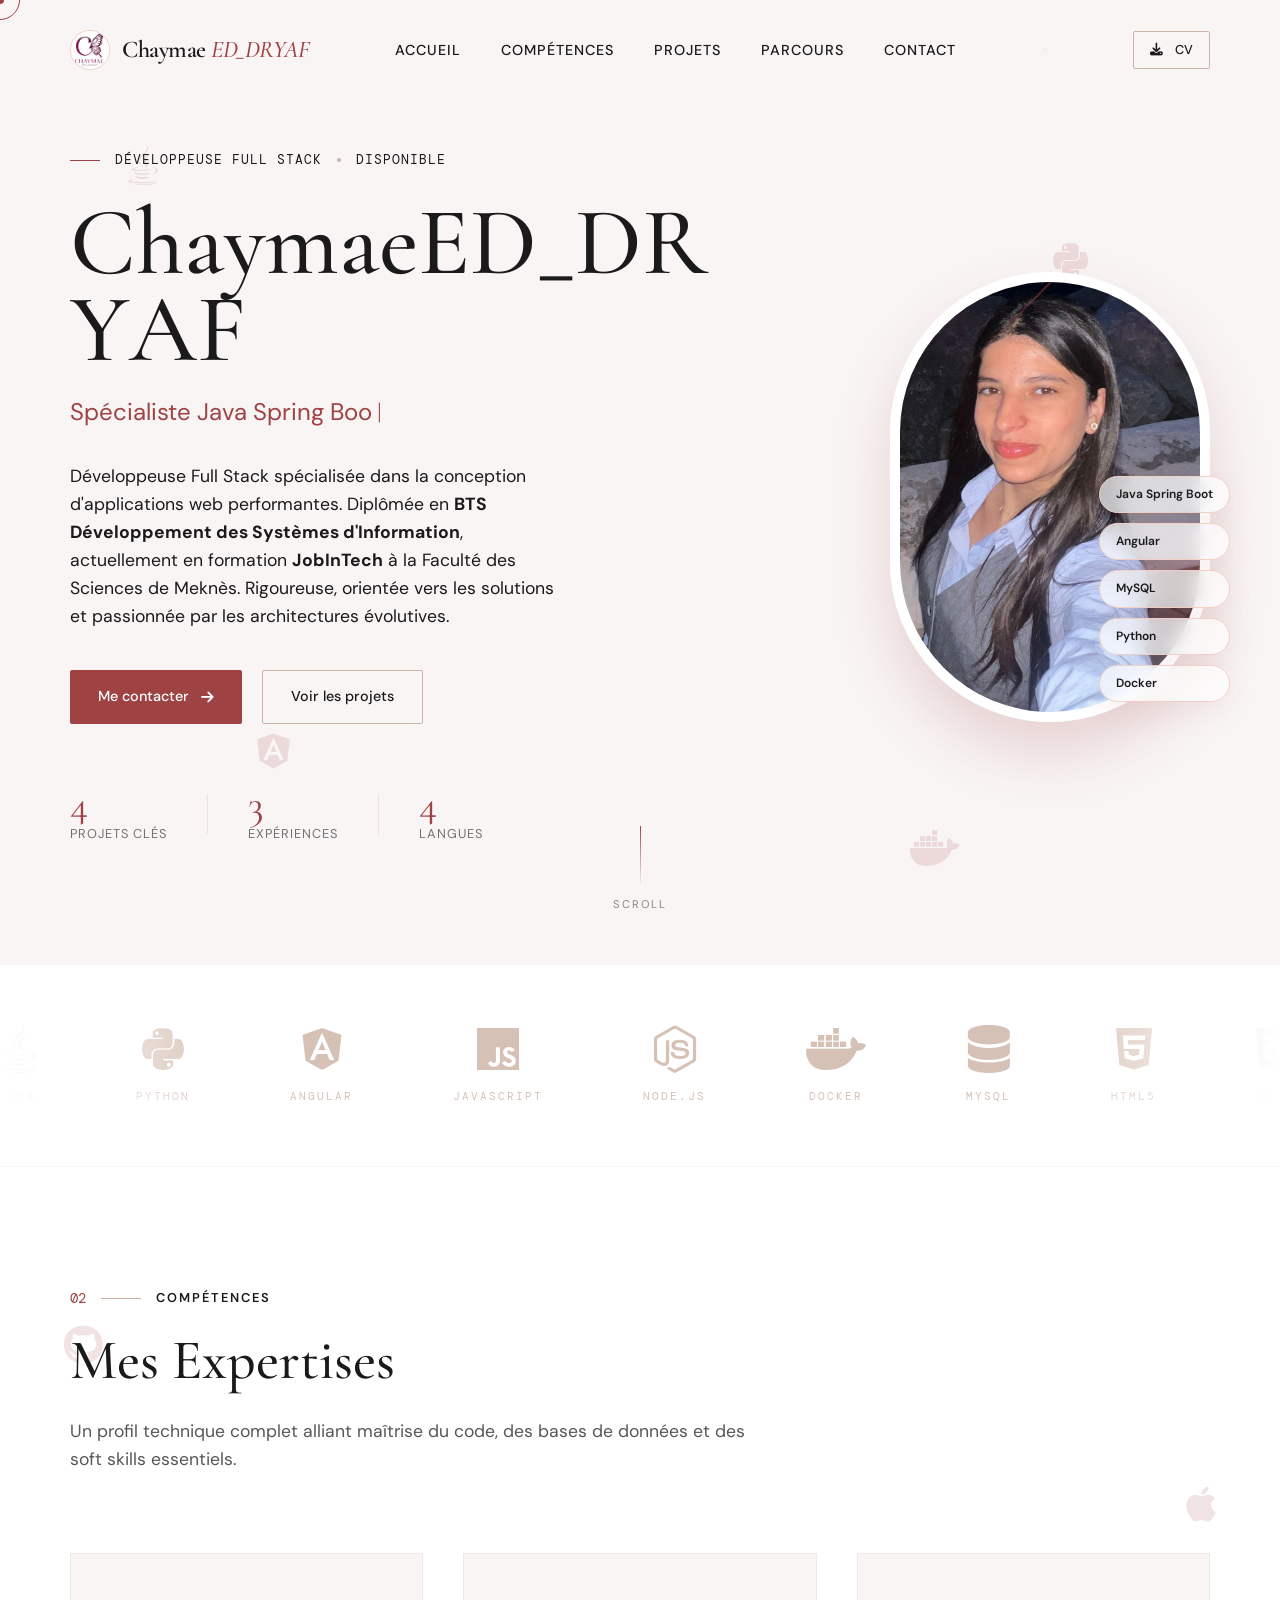
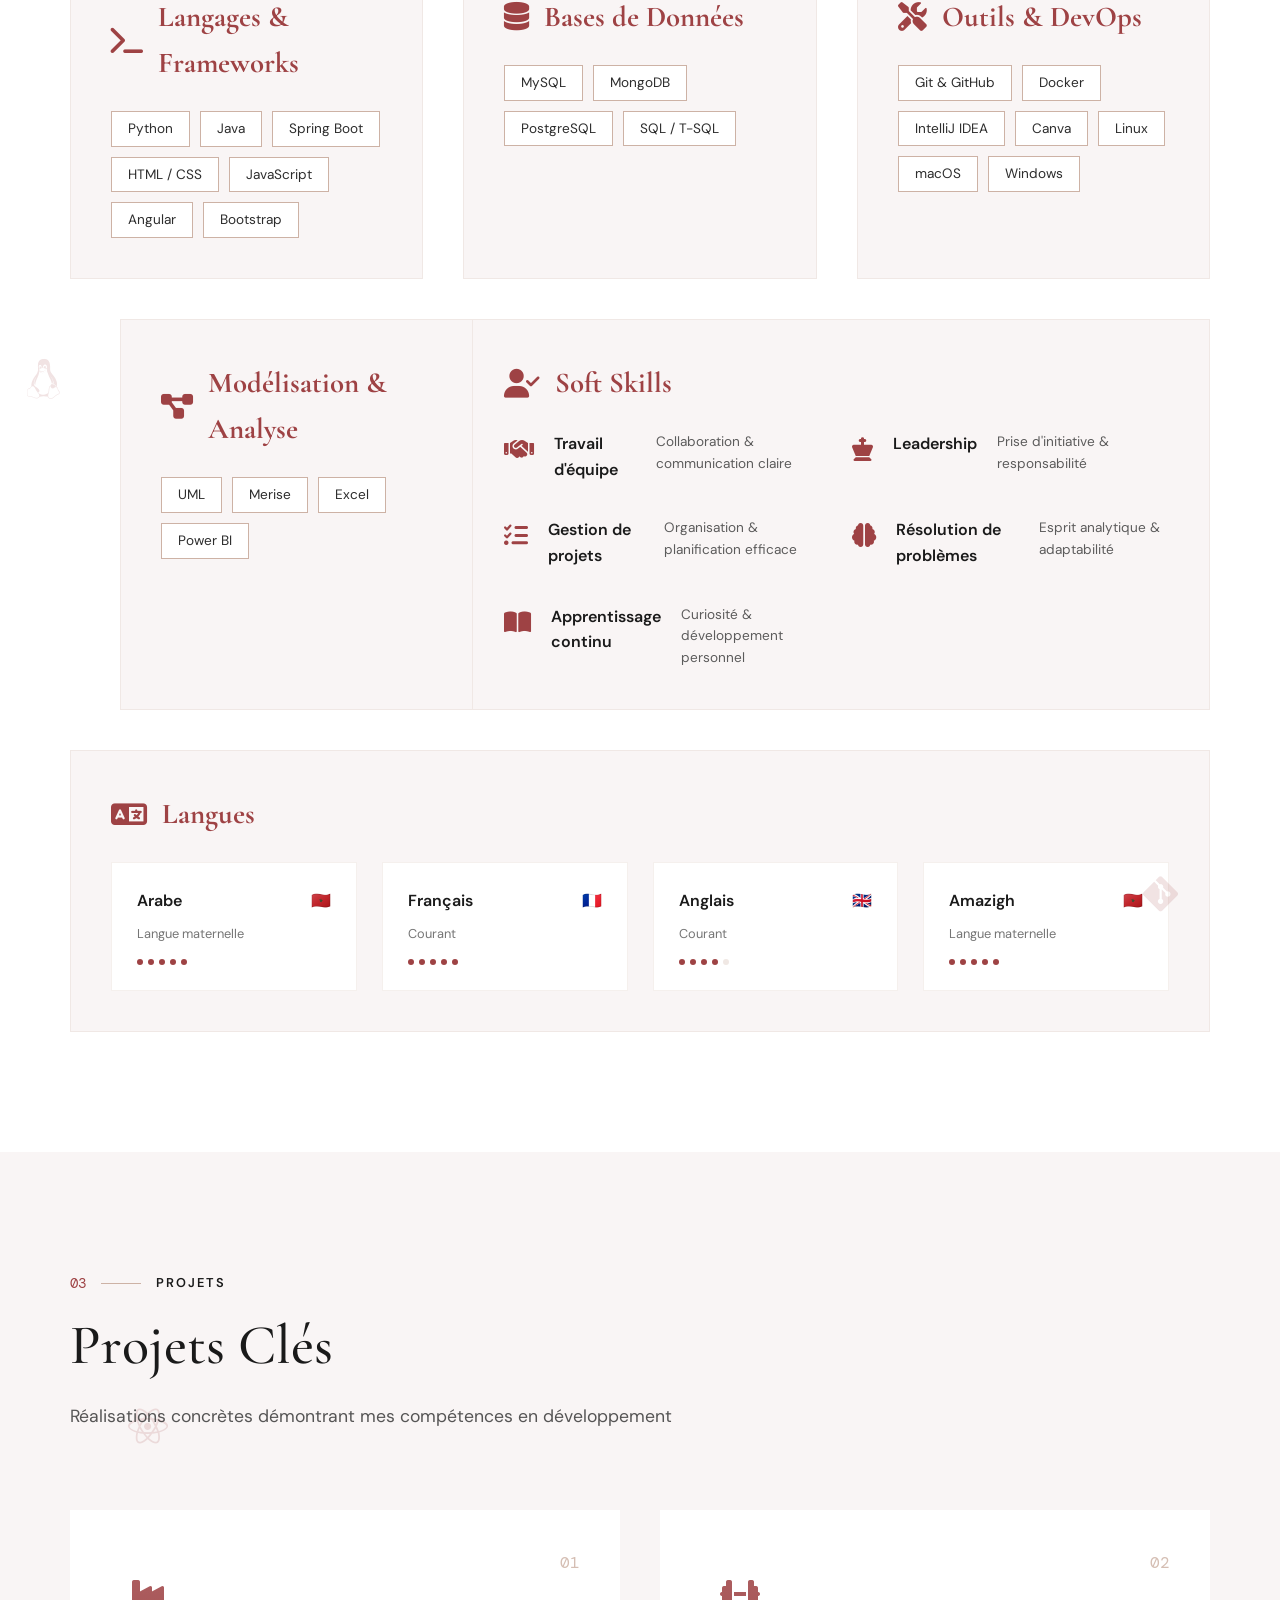
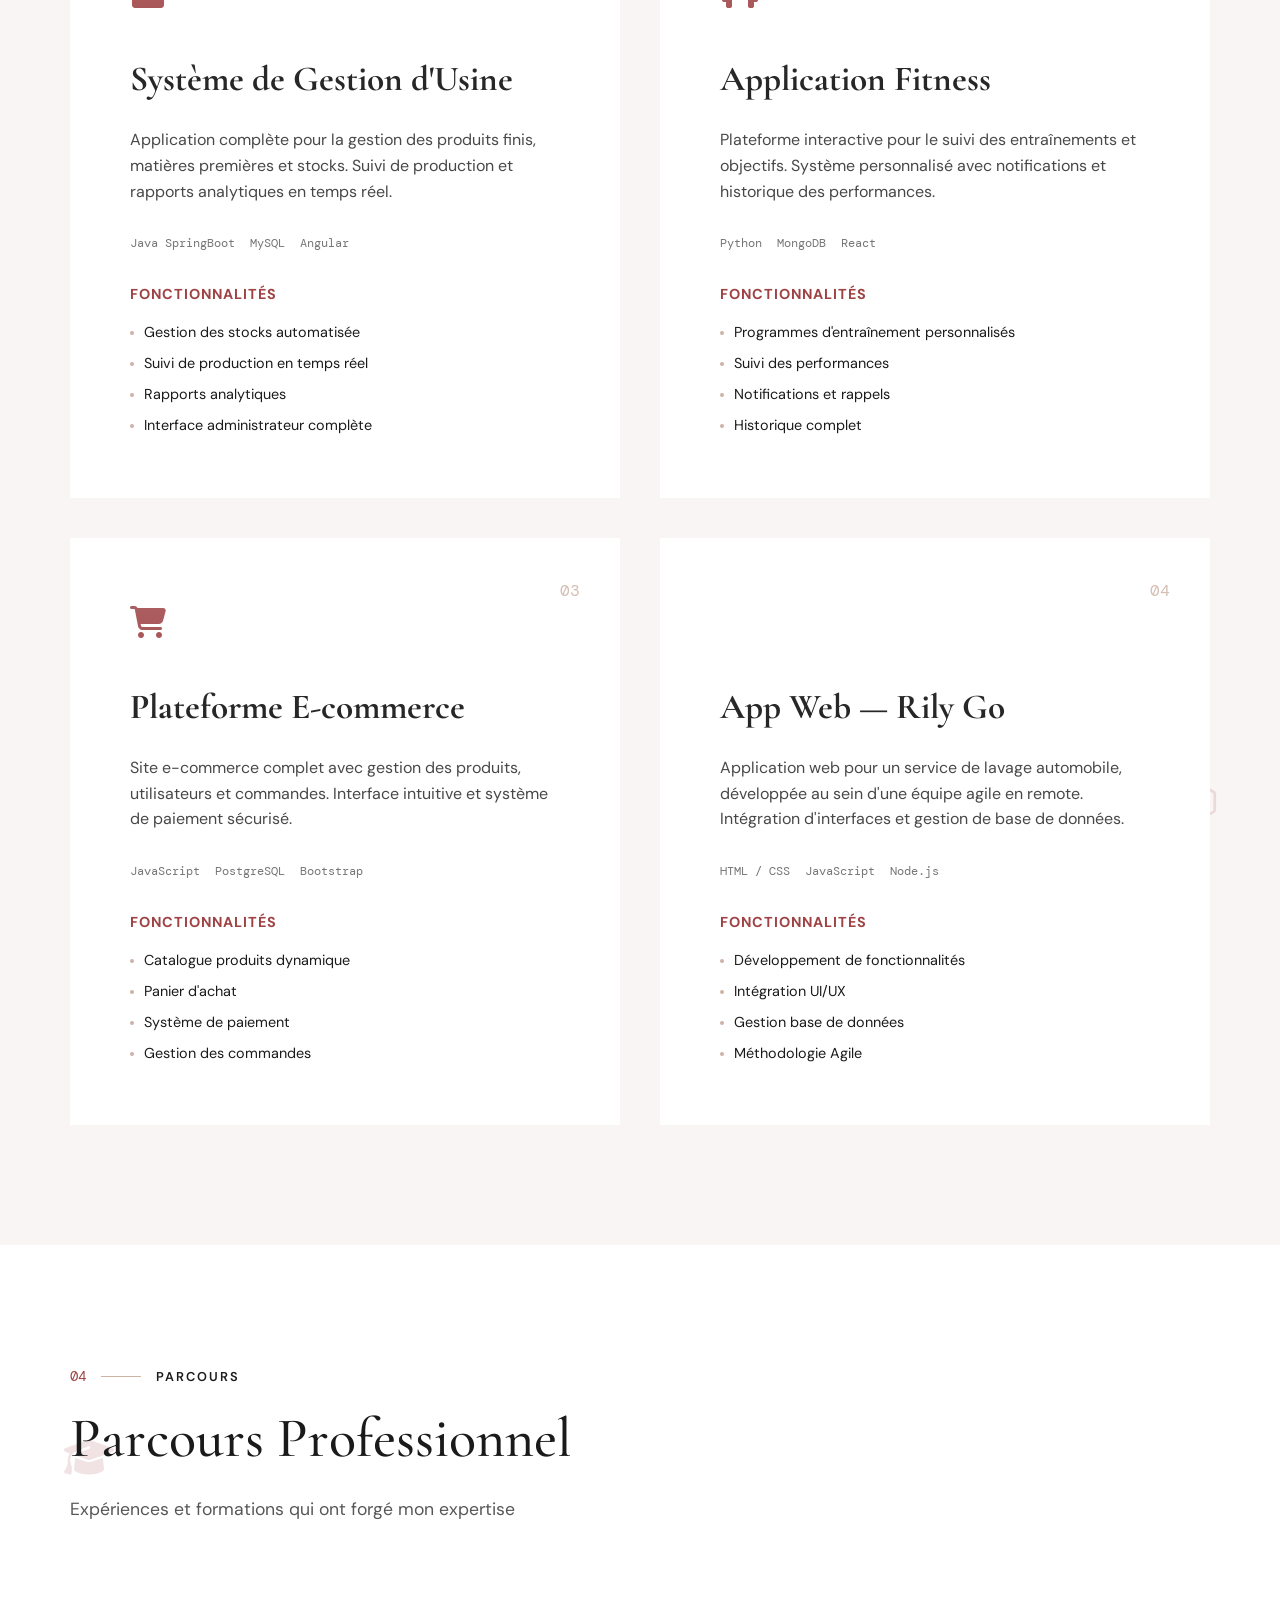
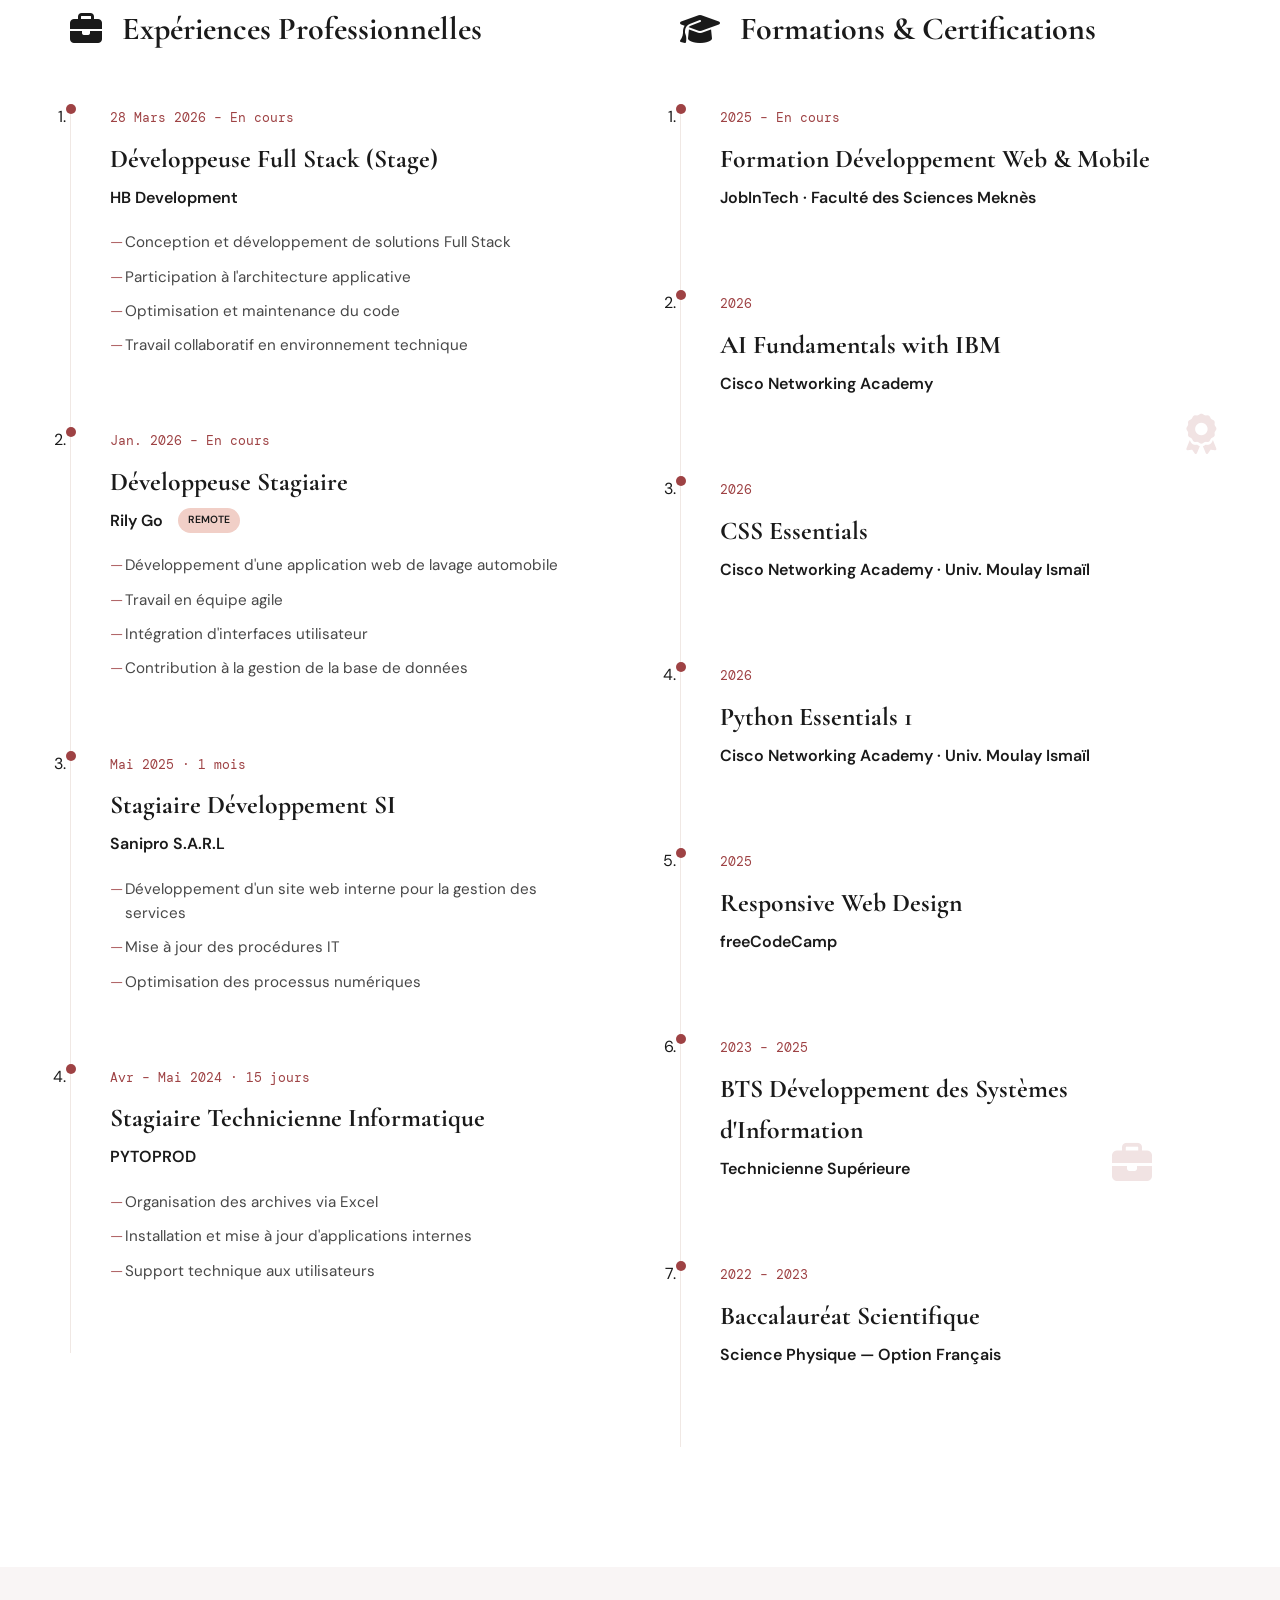
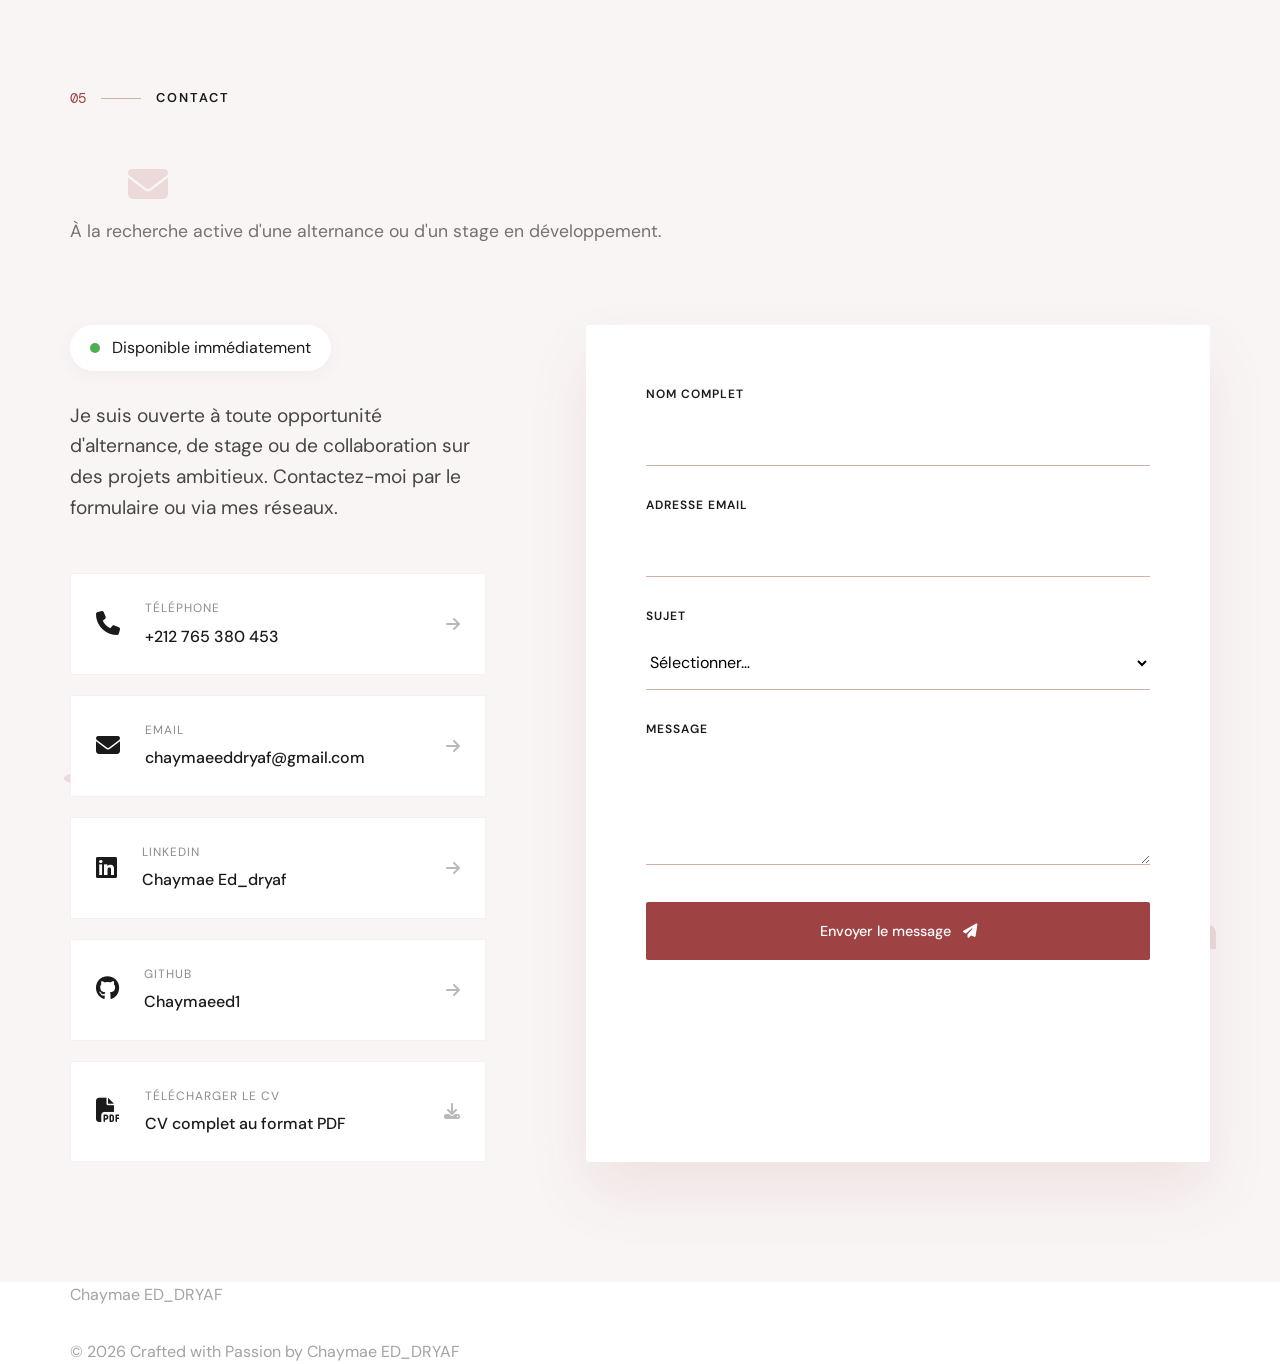
==== commit 1abf81d6: "Update photo  projects" ====
--- a/index.html
+++ b/index.html
@@ -147,7 +147,7 @@
                         <div class="photo-frame__corner photo-frame__corner--tl"></div>
                         <div class="photo-frame__corner photo-frame__corner--br"></div>
                         <div class="photo-frame__ring"></div>
-                        <img src="photos/portephoto.jpeg" alt="Chaymae ED_DRYAF" class="photo-frame__img"
+                        <img src="photos/phototest.jpeg" alt="Chaymae ED_DRYAF" class="photo-frame__img"
                             loading="eager" />
                         <div class="photo-frame__overlay"></div>
                         <figcaption class="photo-frame__caption">
@@ -754,8 +754,10 @@
         <div class="container">
             <span class="footer__logo">Chaymae ED_DRYAF</span>
             <div class="footer__socials">
-                <a href="https://linkedin.com/in/chaymae-ed-dryaf" target="_blank" class="footer__social"><i class="fab fa-linkedin-in"></i></a>
-                <a href="https://github.com/Chaymaeed1" target="_blank" class="footer__social"><i class="fab fa-github"></i></a>
+                <a href="https://linkedin.com/in/chaymae-ed-dryaf" target="_blank" class="footer__social"><i
+                        class="fab fa-linkedin-in"></i></a>
+                <a href="https://github.com/Chaymaeed1" target="_blank" class="footer__social"><i
+                        class="fab fa-github"></i></a>
                 <a href="mailto:chaymae.eddryaf@gmail.com" class="footer__social"><i class="fas fa-envelope"></i></a>
             </div>
             <p class="footer__credits">&copy; 2026 Crafted with Passion by Chaymae ED_DRYAF</p>
--- a/style.css
+++ b/style.css
@@ -461,24 +461,21 @@
 .photo-frame {
     position: relative;
     z-index: 1;
-    max-width: 380px;
+    width: 320px;
+    height: 450px;
     margin-left: auto;
-    animation: float 6s ease-in-out infinite;
-}
-
-.photo-frame__img {
-    width: 100%;
-    aspect-ratio: 1 / 1;
-    object-fit: cover;
-    border-radius: 80px;
-    filter: grayscale(10%);
+    border-radius: 160px;
+    overflow: hidden;
     border: 10px solid var(--clr-light);
     box-shadow: var(--sh-hard);
     transition: var(--tr-smooth);
 }
 
-.photo-frame:hover .photo-frame__img {
-    filter: grayscale(0%);
+.photo-frame__img {
+    width: 100%;
+    height: 100%;
+    object-fit: cover;
+    transition: var(--tr-smooth);
 }
 
 .photo-frame__corner {
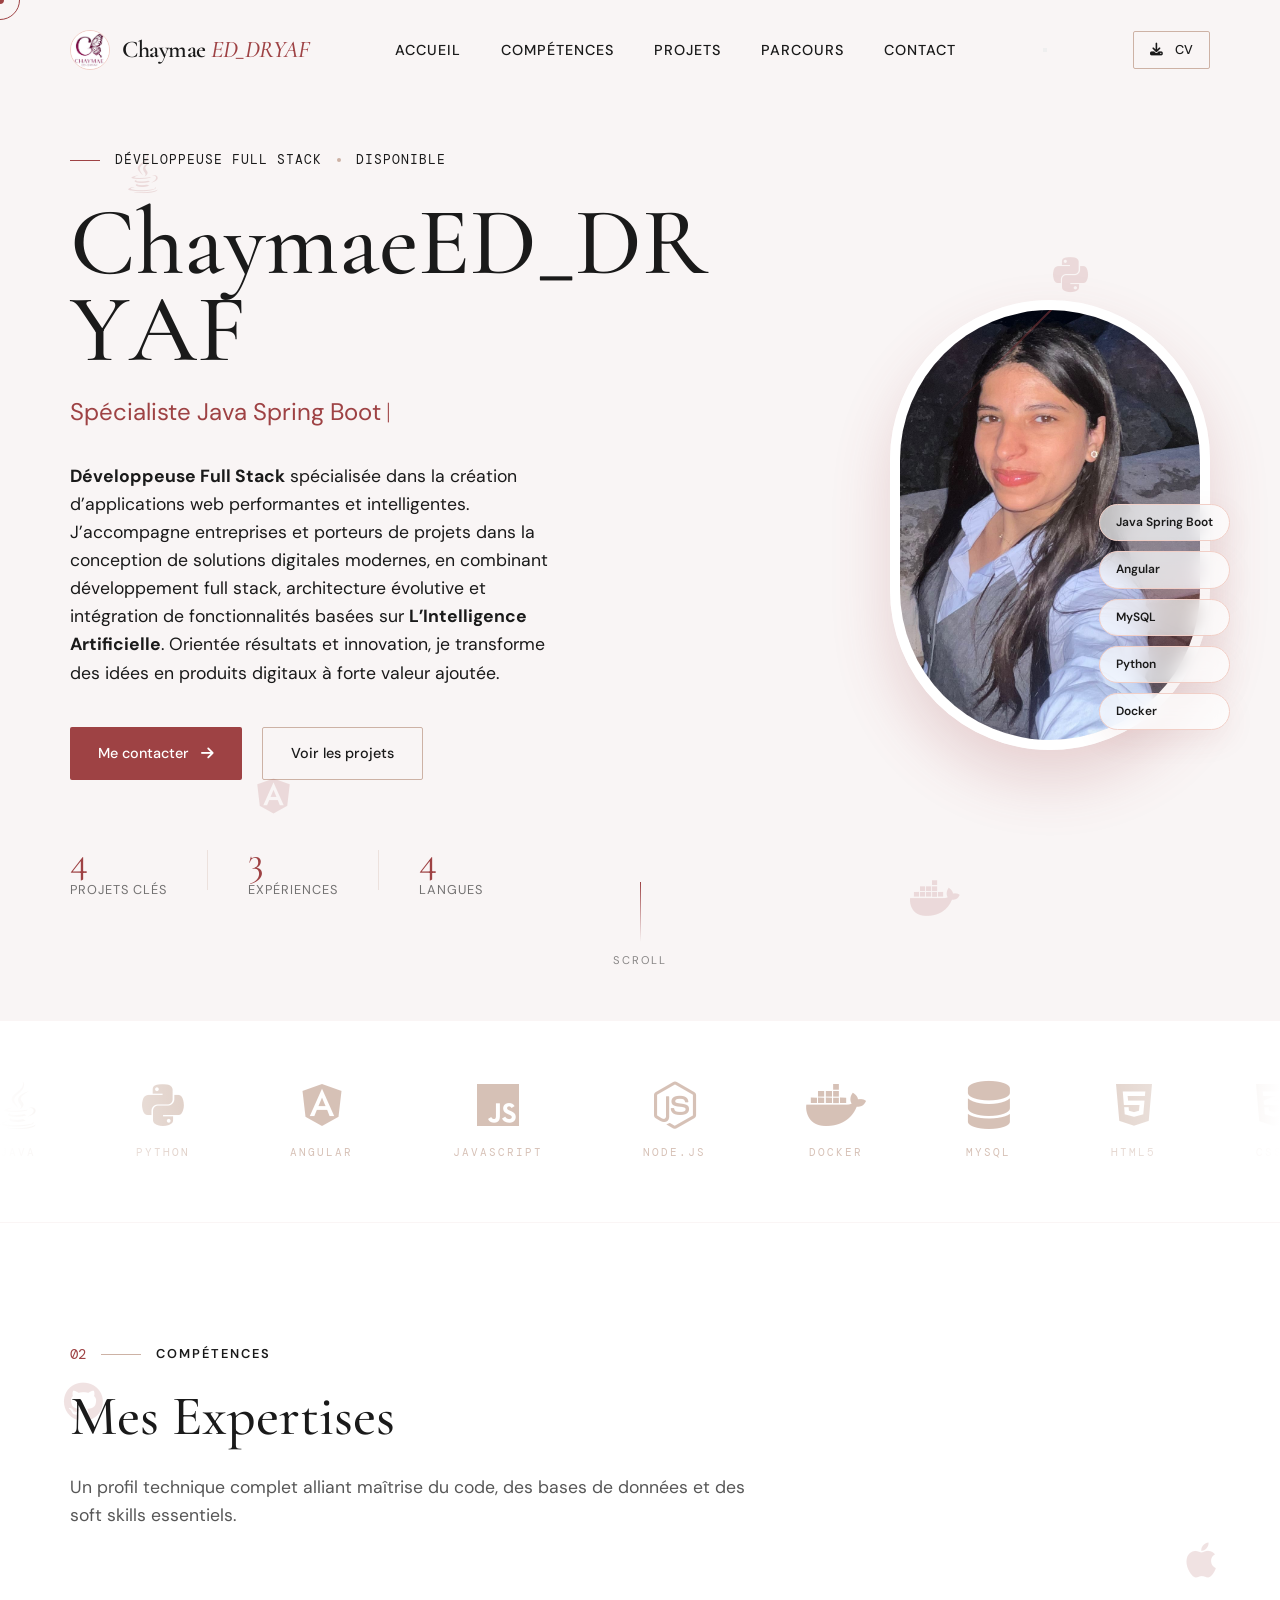
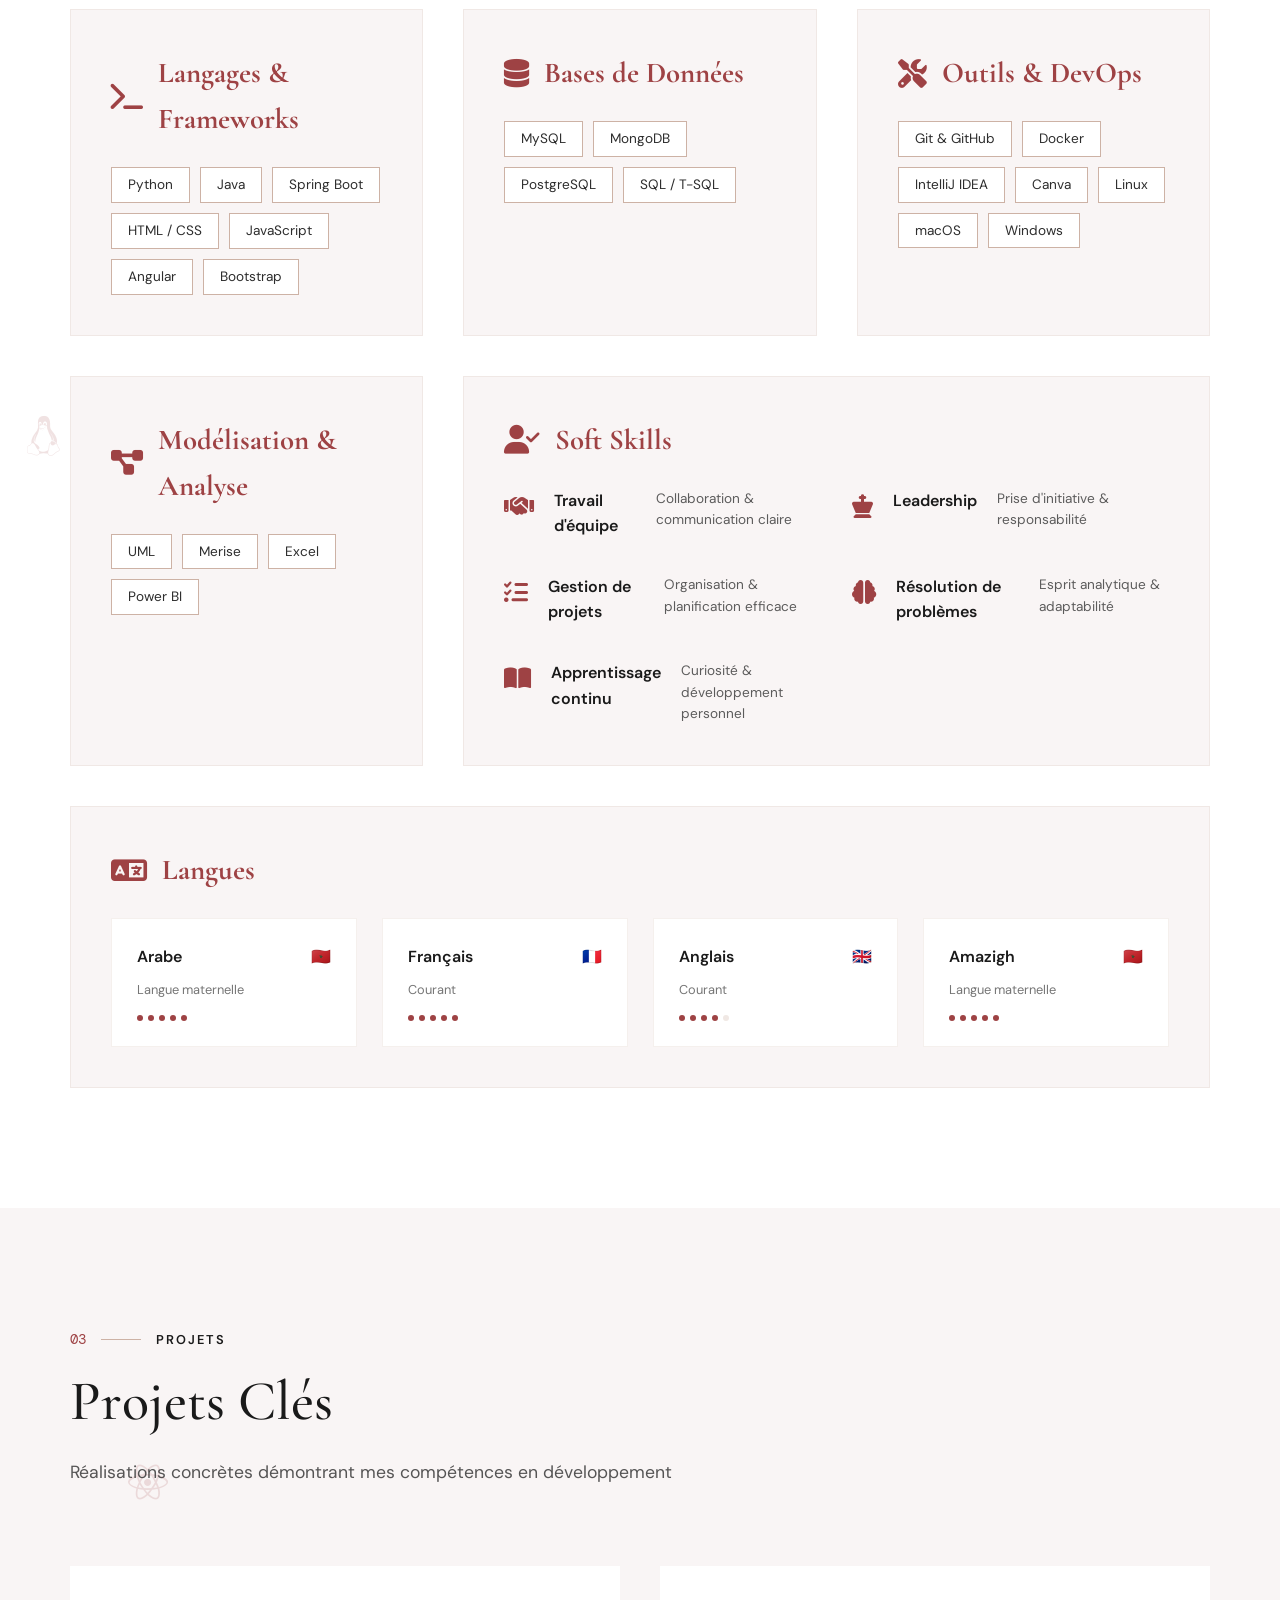
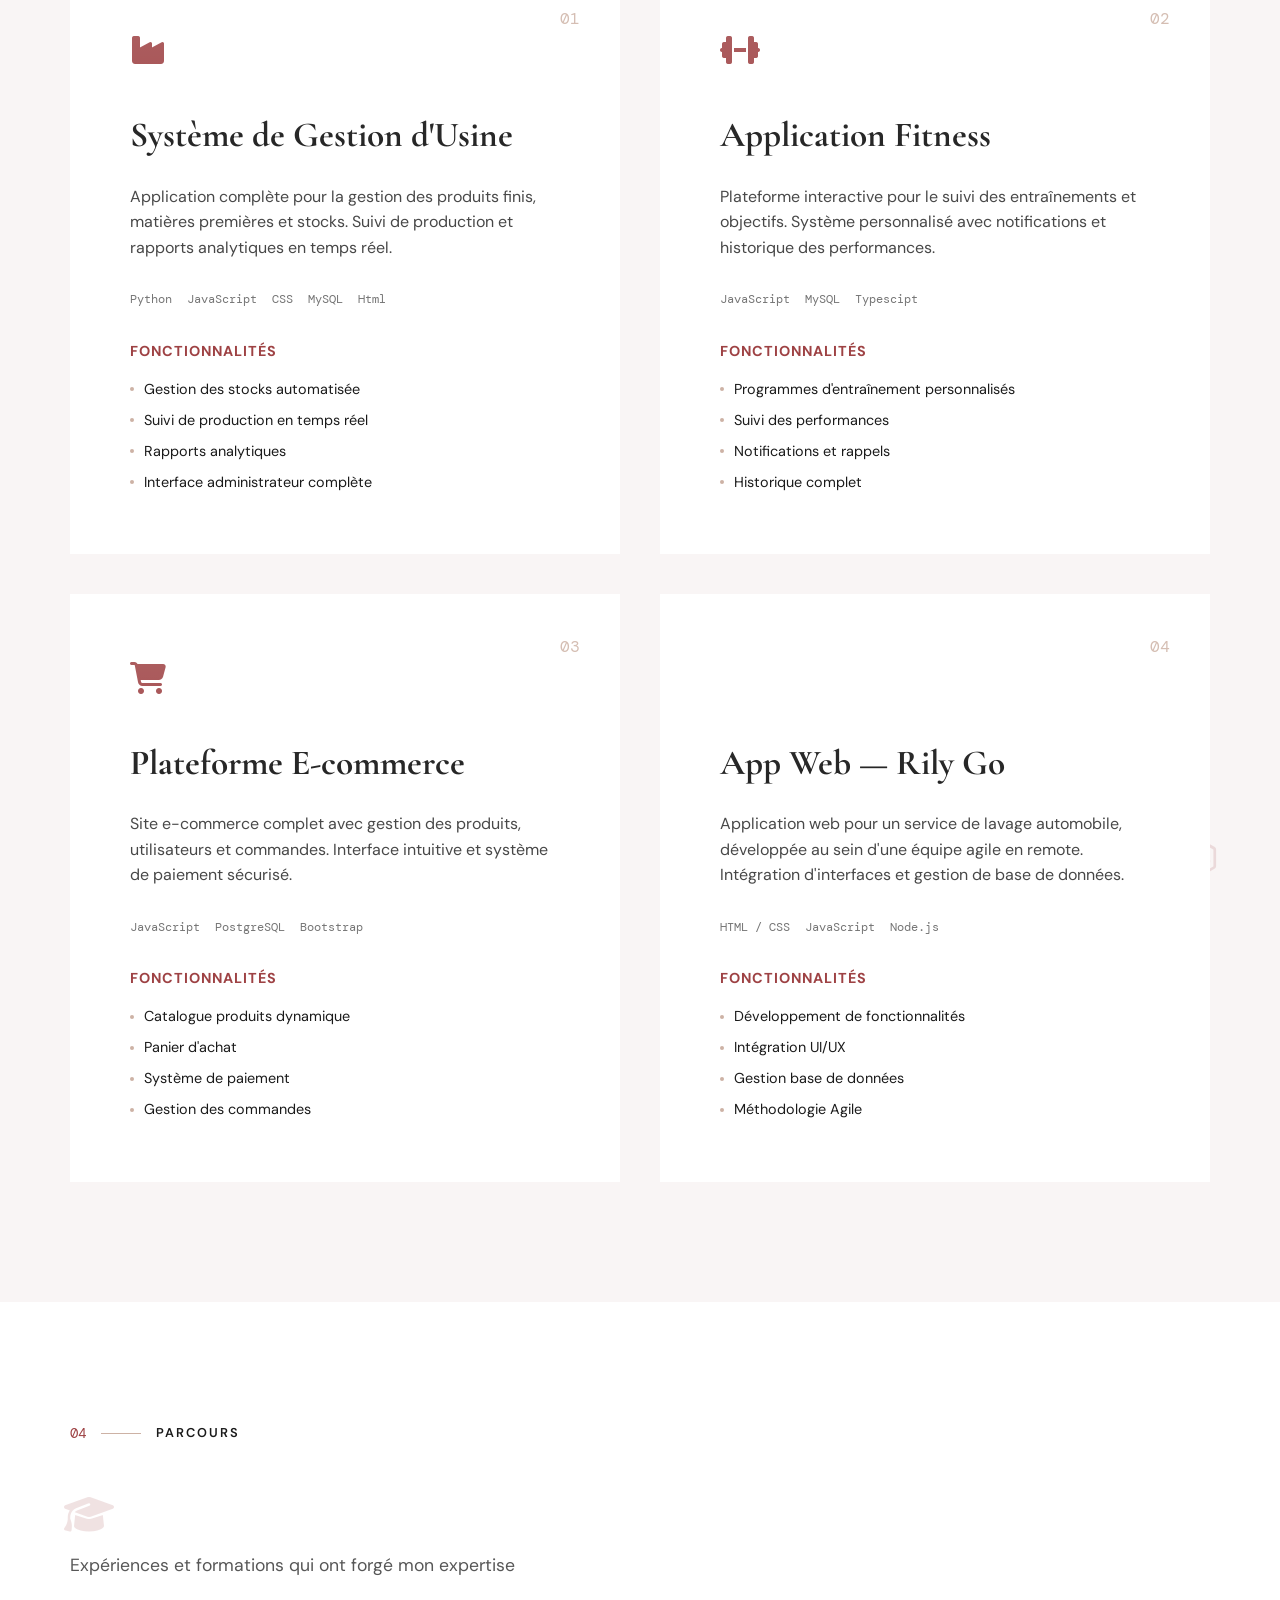
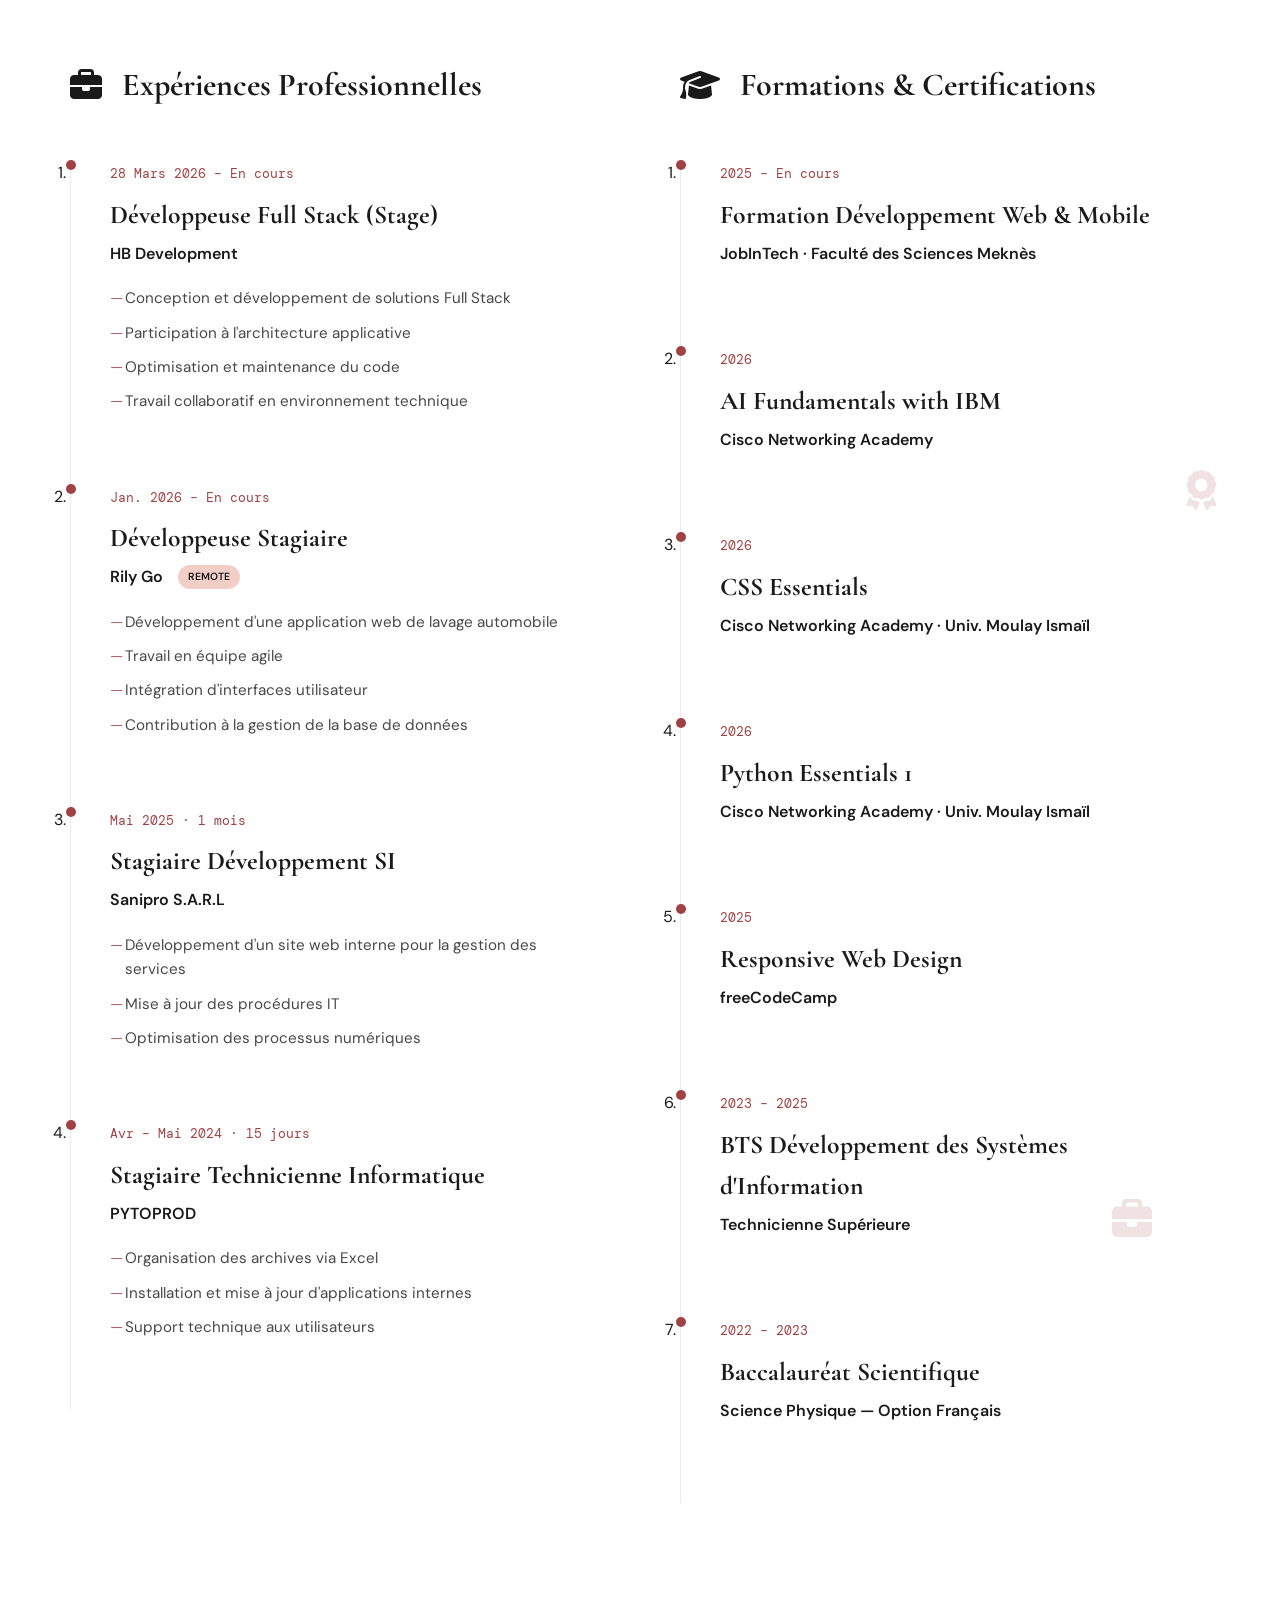
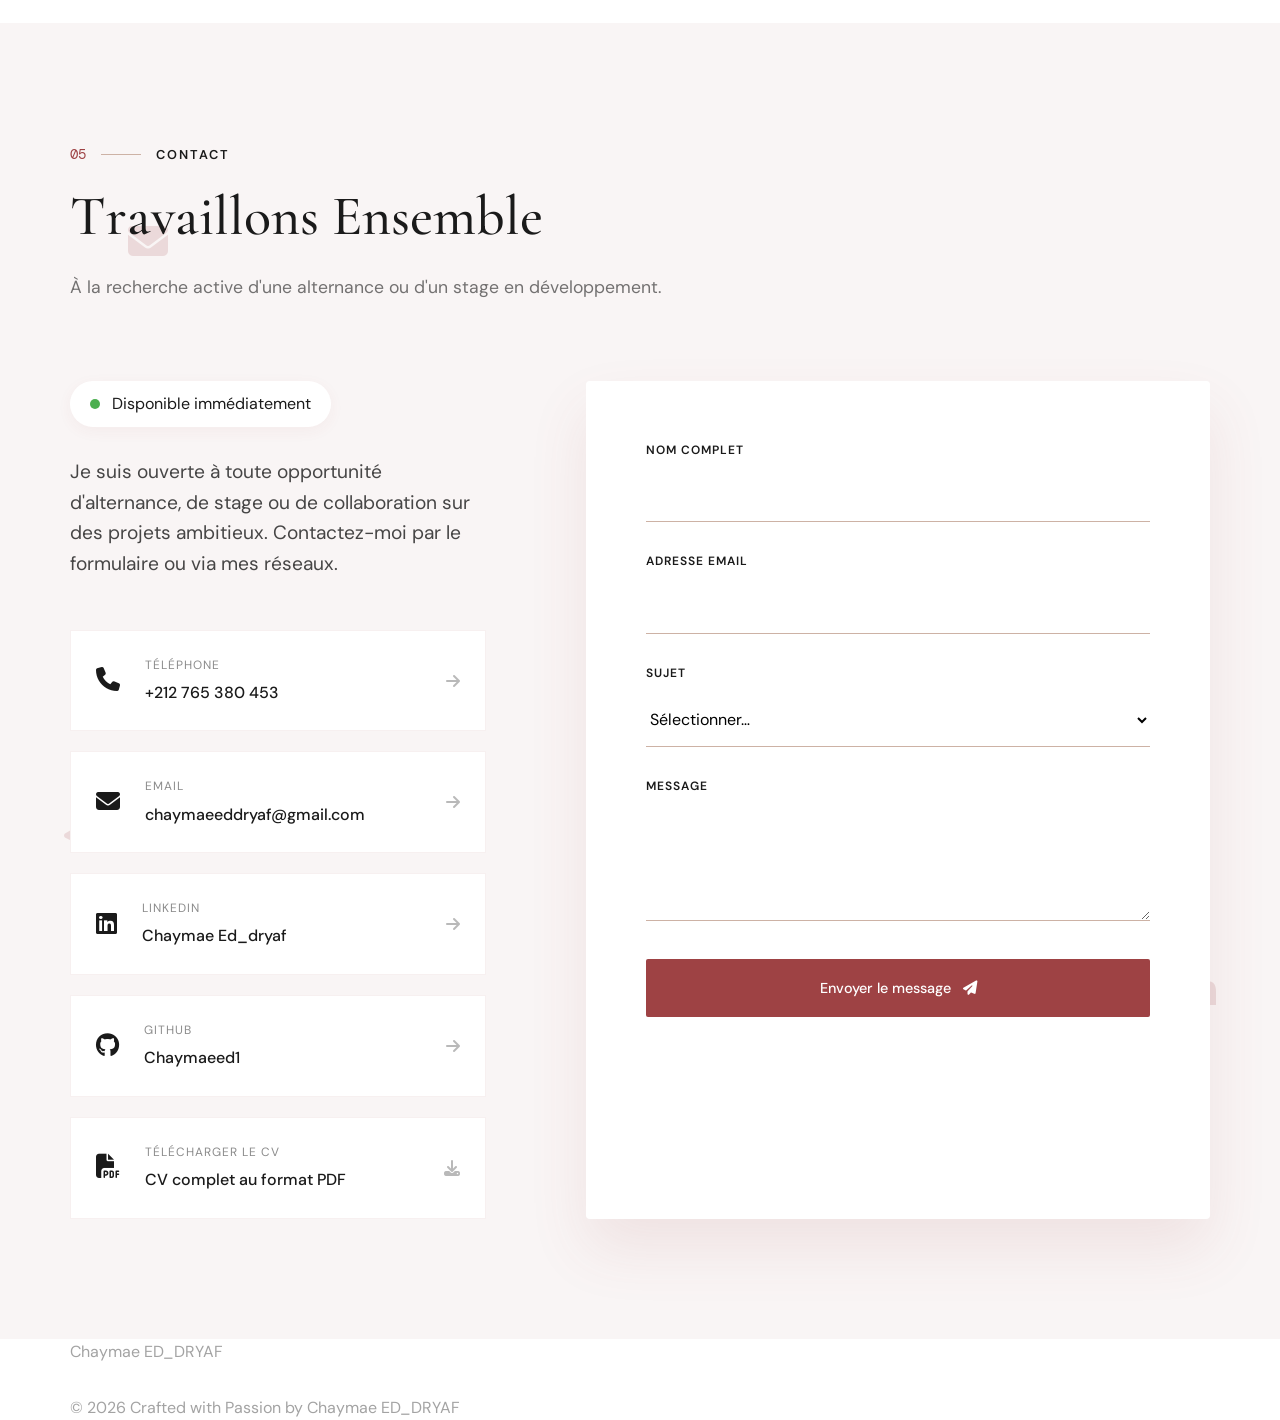
==== commit 2760e499: "Update" ====
--- a/index.html
+++ b/index.html
@@ -113,11 +113,13 @@
                     </p>
 
                     <p class="hero__bio" data-reveal data-delay="3">
-                        Développeuse Full Stack spécialisée dans la conception d'applications web performantes. Diplômée
-                        en <strong>BTS Développement des Systèmes d'Information</strong>, actuellement en formation
-                        <strong>JobInTech</strong> à la Faculté
-                        des Sciences de Meknès. Rigoureuse, orientée vers les solutions et passionnée par les
-                        architectures évolutives.
+                        <strong>Développeuse Full Stack</strong> spécialisée dans la création d’applications web
+                        performantes et
+                        intelligentes. J’accompagne entreprises et porteurs de projets dans la conception de solutions
+                        digitales modernes, en combinant développement full stack, architecture évolutive et intégration
+                        de fonctionnalités basées sur <strong>L’Intelligence Artificielle</strong>. Orientée résultats
+                        et innovation, je
+                        transforme des idées en produits digitaux à forte valeur ajoutée.
                     </p>
                     <div class="hero__cta">
                         <a href="#contact" class="btn btn--primary"><span>Me contacter</span><i
@@ -373,398 +375,403 @@
                         <p class="project-card__desc">Application complète pour la gestion des produits finis, matières
                             premières et stocks. Suivi de production et rapports analytiques en temps réel.</p>
                         <ul class="project-card__tags">
-                            <li class="proj-tag">Java SpringBoot</li>
+
+                            <li class="proj-tag">Python</li>
+                            <li class="proj-tag">JavaScript</li>
+                            <li class="proj-tag">CSS</li>
                             <li class="proj-tag">MySQL</li>
-                            <li class="proj-tag">Angular</li>
-                        </ul>
-                        <div class="project-card__features">
-                            <h4>Fonctionnalités</h4>
-                            <ul>
-                                <li>Gestion des stocks automatisée</li>
-                                <li>Suivi de production en temps réel</li>
-                                <li>Rapports analytiques</li>
-                                <li>Interface administrateur complète</li>
+                            <li class="proj-tag">Html
+
+</html>
+</li>
+</ul>
+<div class="project-card__features">
+    <h4>Fonctionnalités</h4>
+    <ul>
+        <li>Gestion des stocks automatisée</li>
+        <li>Suivi de production en temps réel</li>
+        <li>Rapports analytiques</li>
+        <li>Interface administrateur complète</li>
+    </ul>
+</div>
+</article>
+
+<article class="project-card glare-wrap" data-reveal="skew" data-delay="1">
+    <span class="project-card__num">02</span>
+    <div class="project-card__icon"><i class="fas fa-dumbbell"></i></div>
+    <h3 class="project-card__title">Application Fitness</h3>
+    <p class="project-card__desc">Plateforme interactive pour le suivi des entraînements et
+        objectifs. Système personnalisé avec notifications et historique des performances.</p>
+    <ul class="project-card__tags">
+        <li class="proj-tag">JavaScript</li>
+        <li class="proj-tag">MySQL</li>
+        <li class="proj-tag">Typescipt</li>
+    </ul>
+    <div class="project-card__features">
+        <h4>Fonctionnalités</h4>
+        <ul>
+            <li>Programmes d'entraînement personnalisés</li>
+            <li>Suivi des performances</li>
+            <li>Notifications et rappels</li>
+            <li>Historique complet</li>
+        </ul>
+    </div>
+</article>
+
+<article class="project-card glare-wrap" data-reveal="skew" data-delay="2">
+    <span class="project-card__num">03</span>
+    <div class="project-card__icon"><i class="fas fa-shopping-cart"></i></div>
+    <h3 class="project-card__title">Plateforme E-commerce</h3>
+    <p class="project-card__desc">Site e-commerce complet avec gestion des produits, utilisateurs et
+        commandes. Interface intuitive et système de paiement sécurisé.</p>
+    <ul class="project-card__tags">
+        <li class="proj-tag">JavaScript</li>
+        <li class="proj-tag">PostgreSQL</li>
+        <li class="proj-tag">Bootstrap</li>
+    </ul>
+    <div class="project-card__features">
+        <h4>Fonctionnalités</h4>
+        <ul>
+            <li>Catalogue produits dynamique</li>
+            <li>Panier d'achat</li>
+            <li>Système de paiement</li>
+            <li>Gestion des commandes</li>
+        </ul>
+    </div>
+</article>
+
+<article class="project-card glare-wrap" data-reveal="skew" data-delay="3">
+    <span class="project-card__num">04</span>
+    <div class="project-card__icon"><i class="fas fa-car-wash"></i></div>
+    <h3 class="project-card__title">App Web — Rily Go</h3>
+    <p class="project-card__desc">Application web pour un service de lavage automobile, développée
+        au sein d'une équipe agile en remote. Intégration d'interfaces et gestion de base de
+        données.</p>
+    <ul class="project-card__tags">
+        <li class="proj-tag">HTML / CSS</li>
+        <li class="proj-tag">JavaScript</li>
+        <li class="proj-tag">Node.js</li>
+    </ul>
+    <div class="project-card__features">
+        <h4>Fonctionnalités</h4>
+        <ul>
+            <li>Développement de fonctionnalités</li>
+            <li>Intégration UI/UX</li>
+            <li>Gestion base de données</li>
+            <li>Méthodologie Agile</li>
+        </ul>
+    </div>
+</article>
+
+</div>
+</div>
+</section>
+
+<!-- ═══ EXPÉRIENCE ═══ -->
+<section id="experience" class="section experience">
+    <i class="fas fa-graduation-cap floating-icon floating-icon--alt" style="top: 10%; left: 5%;"></i>
+    <i class="fas fa-briefcase floating-icon" style="bottom: 20%; right: 10%;"></i>
+    <i class="fas fa-award floating-icon floating-icon--slow" style="top: 40%; right: 5%;"></i>
+
+    <div class="container">
+        <header class="section-header" data-reveal>
+            <div class="section-label">
+                <span class="section-label__num">04</span>
+                <span class="section-label__sep"></span>
+                <span class="section-label__text">Parcours</span>
+            </div>
+            <h2 class="section-title">Parcours <em>Professionnel</em></h2>
+            <p class="section-sub">Expériences et formations qui ont forgé mon expertise</p>
+        </header>
+
+        <div class="experience__grid">
+
+            <!-- Col Expériences -->
+            <div class="timeline" data-reveal="left">
+                <h3 class="timeline__col-title"><i class="fas fa-briefcase"></i> Expériences Professionnelles
+                </h3>
+                <ol class="timeline__list">
+
+                    <li class="timeline__entry">
+                        <div class="timeline__dot"></div>
+                        <time class="timeline__date">28 Mars 2026 – En cours</time>
+                        <div class="timeline__body">
+                            <h4 class="timeline__title">Développeuse Full Stack (Stage)</h4>
+                            <p class="timeline__place">HB Development</p>
+                            <ul class="timeline__tasks">
+                                <li>Conception et développement de solutions Full Stack</li>
+                                <li>Participation à l'architecture applicative</li>
+                                <li>Optimisation et maintenance du code</li>
+                                <li>Travail collaboratif en environnement technique</li>
                             </ul>
                         </div>
-                    </article>
-
-                    <article class="project-card glare-wrap" data-reveal="skew" data-delay="1">
-                        <span class="project-card__num">02</span>
-                        <div class="project-card__icon"><i class="fas fa-dumbbell"></i></div>
-                        <h3 class="project-card__title">Application Fitness</h3>
-                        <p class="project-card__desc">Plateforme interactive pour le suivi des entraînements et
-                            objectifs. Système personnalisé avec notifications et historique des performances.</p>
-                        <ul class="project-card__tags">
-                            <li class="proj-tag">Python</li>
-                            <li class="proj-tag">MongoDB</li>
-                            <li class="proj-tag">React</li>
-                        </ul>
-                        <div class="project-card__features">
-                            <h4>Fonctionnalités</h4>
-                            <ul>
-                                <li>Programmes d'entraînement personnalisés</li>
-                                <li>Suivi des performances</li>
-                                <li>Notifications et rappels</li>
-                                <li>Historique complet</li>
+                    </li>
+
+                    <li class="timeline__entry">
+                        <div class="timeline__dot"></div>
+                        <time class="timeline__date">Jan. 2026 – En cours</time>
+                        <div class="timeline__body">
+                            <h4 class="timeline__title">Développeuse Stagiaire</h4>
+                            <p class="timeline__place">Rily Go <span class="badge badge--remote">Remote</span>
+                            </p>
+                            <ul class="timeline__tasks">
+                                <li>Développement d'une application web de lavage automobile</li>
+                                <li>Travail en équipe agile</li>
+                                <li>Intégration d'interfaces utilisateur</li>
+                                <li>Contribution à la gestion de la base de données</li>
                             </ul>
                         </div>
-                    </article>
-
-                    <article class="project-card glare-wrap" data-reveal="skew" data-delay="2">
-                        <span class="project-card__num">03</span>
-                        <div class="project-card__icon"><i class="fas fa-shopping-cart"></i></div>
-                        <h3 class="project-card__title">Plateforme E-commerce</h3>
-                        <p class="project-card__desc">Site e-commerce complet avec gestion des produits, utilisateurs et
-                            commandes. Interface intuitive et système de paiement sécurisé.</p>
-                        <ul class="project-card__tags">
-                            <li class="proj-tag">JavaScript</li>
-                            <li class="proj-tag">PostgreSQL</li>
-                            <li class="proj-tag">Bootstrap</li>
-                        </ul>
-                        <div class="project-card__features">
-                            <h4>Fonctionnalités</h4>
-                            <ul>
-                                <li>Catalogue produits dynamique</li>
-                                <li>Panier d'achat</li>
-                                <li>Système de paiement</li>
-                                <li>Gestion des commandes</li>
+                    </li>
+
+                    <li class="timeline__entry">
+                        <div class="timeline__dot"></div>
+                        <time class="timeline__date">Mai 2025 · 1 mois</time>
+                        <div class="timeline__body">
+                            <h4 class="timeline__title">Stagiaire Développement SI</h4>
+                            <p class="timeline__place">Sanipro S.A.R.L</p>
+                            <ul class="timeline__tasks">
+                                <li>Développement d'un site web interne pour la gestion des services</li>
+                                <li>Mise à jour des procédures IT</li>
+                                <li>Optimisation des processus numériques</li>
                             </ul>
                         </div>
-                    </article>
-
-                    <article class="project-card glare-wrap" data-reveal="skew" data-delay="3">
-                        <span class="project-card__num">04</span>
-                        <div class="project-card__icon"><i class="fas fa-car-wash"></i></div>
-                        <h3 class="project-card__title">App Web — Rily Go</h3>
-                        <p class="project-card__desc">Application web pour un service de lavage automobile, développée
-                            au sein d'une équipe agile en remote. Intégration d'interfaces et gestion de base de
-                            données.</p>
-                        <ul class="project-card__tags">
-                            <li class="proj-tag">HTML / CSS</li>
-                            <li class="proj-tag">JavaScript</li>
-                            <li class="proj-tag">Node.js</li>
-                        </ul>
-                        <div class="project-card__features">
-                            <h4>Fonctionnalités</h4>
-                            <ul>
-                                <li>Développement de fonctionnalités</li>
-                                <li>Intégration UI/UX</li>
-                                <li>Gestion base de données</li>
-                                <li>Méthodologie Agile</li>
+                    </li>
+
+                    <li class="timeline__entry">
+                        <div class="timeline__dot"></div>
+                        <time class="timeline__date">Avr – Mai 2024 · 15 jours</time>
+                        <div class="timeline__body">
+                            <h4 class="timeline__title">Stagiaire Technicienne Informatique</h4>
+                            <p class="timeline__place">PYTOPROD</p>
+                            <ul class="timeline__tasks">
+                                <li>Organisation des archives via Excel</li>
+                                <li>Installation et mise à jour d'applications internes</li>
+                                <li>Support technique aux utilisateurs</li>
                             </ul>
                         </div>
-                    </article>
-
+                    </li>
+
+                </ol>
+            </div>
+
+            <!-- Col Formations -->
+            <div class="timeline" data-reveal="right" data-delay="2">
+                <h3 class="timeline__col-title"><i class="fas fa-graduation-cap"></i> Formations &amp;
+                    Certifications</h3>
+                <ol class="timeline__list">
+
+                    <li class="timeline__entry">
+                        <div class="timeline__dot"></div>
+                        <time class="timeline__date">2025 – En cours</time>
+                        <div class="timeline__body">
+                            <h4 class="timeline__title">Formation Développement Web &amp; Mobile</h4>
+                            <p class="timeline__place">JobInTech · Faculté des Sciences Meknès</p>
+                        </div>
+                    </li>
+
+                    <li class="timeline__entry">
+                        <div class="timeline__dot"></div>
+                        <time class="timeline__date">2026</time>
+                        <div class="timeline__body">
+                            <h4 class="timeline__title">AI Fundamentals with IBM</h4>
+                            <p class="timeline__place">Cisco Networking Academy</p>
+                        </div>
+                    </li>
+
+                    <li class="timeline__entry">
+                        <div class="timeline__dot"></div>
+                        <time class="timeline__date">2026</time>
+                        <div class="timeline__body">
+                            <h4 class="timeline__title">CSS Essentials</h4>
+                            <p class="timeline__place">Cisco Networking Academy · Univ. Moulay Ismaïl</p>
+                        </div>
+                    </li>
+
+                    <li class="timeline__entry">
+                        <div class="timeline__dot"></div>
+                        <time class="timeline__date">2026</time>
+                        <div class="timeline__body">
+                            <h4 class="timeline__title">Python Essentials 1</h4>
+                            <p class="timeline__place">Cisco Networking Academy · Univ. Moulay Ismaïl</p>
+                        </div>
+                    </li>
+
+                    <li class="timeline__entry">
+                        <div class="timeline__dot"></div>
+                        <time class="timeline__date">2025</time>
+                        <div class="timeline__body">
+                            <h4 class="timeline__title">Responsive Web Design</h4>
+                            <p class="timeline__place">freeCodeCamp</p>
+                        </div>
+                    </li>
+
+                    <li class="timeline__entry">
+                        <div class="timeline__dot"></div>
+                        <time class="timeline__date">2023 – 2025</time>
+                        <div class="timeline__body">
+                            <h4 class="timeline__title">BTS Développement des Systèmes d'Information</h4>
+                            <p class="timeline__place">Technicienne Supérieure</p>
+                        </div>
+                    </li>
+
+                    <li class="timeline__entry">
+                        <div class="timeline__dot"></div>
+                        <time class="timeline__date">2022 – 2023</time>
+                        <div class="timeline__body">
+                            <h4 class="timeline__title">Baccalauréat Scientifique</h4>
+                            <p class="timeline__place">Science Physique — Option Français</p>
+                        </div>
+                    </li>
+
+                </ol>
+            </div>
+
+        </div>
+    </div>
+</section>
+
+<!-- ═══ CONTACT ═══ -->
+<section id="contact" class="section contact">
+    <i class="fas fa-envelope floating-icon" style="top: 15%; left: 10%;"></i>
+    <i class="fab fa-linkedin-in floating-icon floating-icon--alt" style="bottom: 25%; right: 5%;"></i>
+    <i class="fas fa-paper-plane floating-icon floating-icon--slow" style="top: 60%; left: 5%;"></i>
+
+    <div class="container">
+        <header class="section-header" data-reveal>
+            <div class="section-label">
+                <span class="section-label__num">05</span>
+                <span class="section-label__sep"></span>
+                <span class="section-label__text">Contact</span>
+            </div>
+            <h2 class="section-title">Travaillons <em>Ensemble</em></h2>
+            <p class="section-sub">À la recherche active d'une alternance ou d'un stage en développement.</p>
+        </header>
+
+        <div class="contact__grid">
+
+            <div class="contact__info" data-reveal>
+                <div class="avail-badge">
+                    <span class="avail-badge__dot"></span>
+                    <span class="avail-badge__text">Disponible immédiatement</span>
                 </div>
-            </div>
-        </section>
-
-        <!-- ═══ EXPÉRIENCE ═══ -->
-        <section id="experience" class="section experience">
-            <i class="fas fa-graduation-cap floating-icon floating-icon--alt" style="top: 10%; left: 5%;"></i>
-            <i class="fas fa-briefcase floating-icon" style="bottom: 20%; right: 10%;"></i>
-            <i class="fas fa-award floating-icon floating-icon--slow" style="top: 40%; right: 5%;"></i>
-
-            <div class="container">
-                <header class="section-header" data-reveal>
-                    <div class="section-label">
-                        <span class="section-label__num">04</span>
-                        <span class="section-label__sep"></span>
-                        <span class="section-label__text">Parcours</span>
-                    </div>
-                    <h2 class="section-title">Parcours <em>Professionnel</em></h2>
-                    <p class="section-sub">Expériences et formations qui ont forgé mon expertise</p>
-                </header>
-
-                <div class="experience__grid">
-
-                    <!-- Col Expériences -->
-                    <div class="timeline" data-reveal="left">
-                        <h3 class="timeline__col-title"><i class="fas fa-briefcase"></i> Expériences Professionnelles
-                        </h3>
-                        <ol class="timeline__list">
-
-                            <li class="timeline__entry">
-                                <div class="timeline__dot"></div>
-                                <time class="timeline__date">28 Mars 2026 – En cours</time>
-                                <div class="timeline__body">
-                                    <h4 class="timeline__title">Développeuse Full Stack (Stage)</h4>
-                                    <p class="timeline__place">HB Development</p>
-                                    <ul class="timeline__tasks">
-                                        <li>Conception et développement de solutions Full Stack</li>
-                                        <li>Participation à l'architecture applicative</li>
-                                        <li>Optimisation et maintenance du code</li>
-                                        <li>Travail collaboratif en environnement technique</li>
-                                    </ul>
-                                </div>
-                            </li>
-
-                            <li class="timeline__entry">
-                                <div class="timeline__dot"></div>
-                                <time class="timeline__date">Jan. 2026 – En cours</time>
-                                <div class="timeline__body">
-                                    <h4 class="timeline__title">Développeuse Stagiaire</h4>
-                                    <p class="timeline__place">Rily Go <span class="badge badge--remote">Remote</span>
-                                    </p>
-                                    <ul class="timeline__tasks">
-                                        <li>Développement d'une application web de lavage automobile</li>
-                                        <li>Travail en équipe agile</li>
-                                        <li>Intégration d'interfaces utilisateur</li>
-                                        <li>Contribution à la gestion de la base de données</li>
-                                    </ul>
-                                </div>
-                            </li>
-
-                            <li class="timeline__entry">
-                                <div class="timeline__dot"></div>
-                                <time class="timeline__date">Mai 2025 · 1 mois</time>
-                                <div class="timeline__body">
-                                    <h4 class="timeline__title">Stagiaire Développement SI</h4>
-                                    <p class="timeline__place">Sanipro S.A.R.L</p>
-                                    <ul class="timeline__tasks">
-                                        <li>Développement d'un site web interne pour la gestion des services</li>
-                                        <li>Mise à jour des procédures IT</li>
-                                        <li>Optimisation des processus numériques</li>
-                                    </ul>
-                                </div>
-                            </li>
-
-                            <li class="timeline__entry">
-                                <div class="timeline__dot"></div>
-                                <time class="timeline__date">Avr – Mai 2024 · 15 jours</time>
-                                <div class="timeline__body">
-                                    <h4 class="timeline__title">Stagiaire Technicienne Informatique</h4>
-                                    <p class="timeline__place">PYTOPROD</p>
-                                    <ul class="timeline__tasks">
-                                        <li>Organisation des archives via Excel</li>
-                                        <li>Installation et mise à jour d'applications internes</li>
-                                        <li>Support technique aux utilisateurs</li>
-                                    </ul>
-                                </div>
-                            </li>
-
-                        </ol>
-                    </div>
-
-                    <!-- Col Formations -->
-                    <div class="timeline" data-reveal="right" data-delay="2">
-                        <h3 class="timeline__col-title"><i class="fas fa-graduation-cap"></i> Formations &amp;
-                            Certifications</h3>
-                        <ol class="timeline__list">
-
-                            <li class="timeline__entry">
-                                <div class="timeline__dot"></div>
-                                <time class="timeline__date">2025 – En cours</time>
-                                <div class="timeline__body">
-                                    <h4 class="timeline__title">Formation Développement Web &amp; Mobile</h4>
-                                    <p class="timeline__place">JobInTech · Faculté des Sciences Meknès</p>
-                                </div>
-                            </li>
-
-                            <li class="timeline__entry">
-                                <div class="timeline__dot"></div>
-                                <time class="timeline__date">2026</time>
-                                <div class="timeline__body">
-                                    <h4 class="timeline__title">AI Fundamentals with IBM</h4>
-                                    <p class="timeline__place">Cisco Networking Academy</p>
-                                </div>
-                            </li>
-
-                            <li class="timeline__entry">
-                                <div class="timeline__dot"></div>
-                                <time class="timeline__date">2026</time>
-                                <div class="timeline__body">
-                                    <h4 class="timeline__title">CSS Essentials</h4>
-                                    <p class="timeline__place">Cisco Networking Academy · Univ. Moulay Ismaïl</p>
-                                </div>
-                            </li>
-
-                            <li class="timeline__entry">
-                                <div class="timeline__dot"></div>
-                                <time class="timeline__date">2026</time>
-                                <div class="timeline__body">
-                                    <h4 class="timeline__title">Python Essentials 1</h4>
-                                    <p class="timeline__place">Cisco Networking Academy · Univ. Moulay Ismaïl</p>
-                                </div>
-                            </li>
-
-                            <li class="timeline__entry">
-                                <div class="timeline__dot"></div>
-                                <time class="timeline__date">2025</time>
-                                <div class="timeline__body">
-                                    <h4 class="timeline__title">Responsive Web Design</h4>
-                                    <p class="timeline__place">freeCodeCamp</p>
-                                </div>
-                            </li>
-
-                            <li class="timeline__entry">
-                                <div class="timeline__dot"></div>
-                                <time class="timeline__date">2023 – 2025</time>
-                                <div class="timeline__body">
-                                    <h4 class="timeline__title">BTS Développement des Systèmes d'Information</h4>
-                                    <p class="timeline__place">Technicienne Supérieure</p>
-                                </div>
-                            </li>
-
-                            <li class="timeline__entry">
-                                <div class="timeline__dot"></div>
-                                <time class="timeline__date">2022 – 2023</time>
-                                <div class="timeline__body">
-                                    <h4 class="timeline__title">Baccalauréat Scientifique</h4>
-                                    <p class="timeline__place">Science Physique — Option Français</p>
-                                </div>
-                            </li>
-
-                        </ol>
-                    </div>
-
-                </div>
-            </div>
-        </section>
-
-        <!-- ═══ CONTACT ═══ -->
-        <section id="contact" class="section contact">
-            <i class="fas fa-envelope floating-icon" style="top: 15%; left: 10%;"></i>
-            <i class="fab fa-linkedin-in floating-icon floating-icon--alt" style="bottom: 25%; right: 5%;"></i>
-            <i class="fas fa-paper-plane floating-icon floating-icon--slow" style="top: 60%; left: 5%;"></i>
-
-            <div class="container">
-                <header class="section-header" data-reveal>
-                    <div class="section-label">
-                        <span class="section-label__num">05</span>
-                        <span class="section-label__sep"></span>
-                        <span class="section-label__text">Contact</span>
-                    </div>
-                    <h2 class="section-title">Travaillons <em>Ensemble</em></h2>
-                    <p class="section-sub">À la recherche active d'une alternance ou d'un stage en développement.</p>
-                </header>
-
-                <div class="contact__grid">
-
-                    <div class="contact__info" data-reveal>
-                        <div class="avail-badge">
-                            <span class="avail-badge__dot"></span>
-                            <span class="avail-badge__text">Disponible immédiatement</span>
-                        </div>
-                        <p class="contact__pitch">Je suis ouverte à toute opportunité d'alternance, de stage ou de
-                            collaboration sur des projets ambitieux. Contactez-moi par le formulaire ou via mes réseaux.
-                        </p>
-
-                        <nav class="contact-links">
-                            <a href="tel:+212765380453" class="contact-link">
-                                <span class="contact-link__icon"><i class="fas fa-phone"></i></span>
-                                <div class="contact-link__body">
-                                    <span class="contact-link__name">Téléphone</span>
-                                    <span class="contact-link__val">+212 765 380 453</span>
-                                </div>
-                                <i class="fas fa-arrow-right contact-link__arrow"></i>
-                            </a>
-                            <a href="mailto:chaymaeeddryaf@gmail.com" class="contact-link">
-                                <span class="contact-link__icon"><i class="fas fa-envelope"></i></span>
-                                <div class="contact-link__body">
-                                    <span class="contact-link__name">Email</span>
-                                    <span class="contact-link__val">chaymaeeddryaf@gmail.com</span>
-                                </div>
-                                <i class="fas fa-arrow-right contact-link__arrow"></i>
-                            </a>
-                            <a href="https://www.linkedin.com/in/chaymae-ed-dryaf-a5a432317" target="_blank"
-                                rel="noopener" class="contact-link">
-                                <span class="contact-link__icon"><i class="fab fa-linkedin"></i></span>
-                                <div class="contact-link__body">
-                                    <span class="contact-link__name">LinkedIn</span>
-                                    <span class="contact-link__val">Chaymae Ed_dryaf</span>
-                                </div>
-                                <i class="fas fa-arrow-right contact-link__arrow"></i>
-                            </a>
-                            <a href="https://github.com/Chaymaeed1" target="_blank" rel="noopener" class="contact-link">
-                                <span class="contact-link__icon"><i class="fab fa-github"></i></span>
-                                <div class="contact-link__body">
-                                    <span class="contact-link__name">GitHub</span>
-                                    <span class="contact-link__val">Chaymaeed1</span>
-                                </div>
-                                <i class="fas fa-arrow-right contact-link__arrow"></i>
-                            </a>
-                            <a href="doc/cv chaymae ed-dryaf.pdf" download class="contact-link">
-                                <span class="contact-link__icon"><i class="fas fa-file-pdf"></i></span>
-                                <div class="contact-link__body">
-                                    <span class="contact-link__name">Télécharger le CV</span>
-                                    <span class="contact-link__val">CV complet au format PDF</span>
-                                </div>
-                                <i class="fas fa-download contact-link__arrow"></i>
-                            </a>
-                        </nav>
-                    </div>
-
-                    <div class="contact__form-wrap" data-reveal data-delay="2">
-                        <form class="contact-form" id="js-contact-form" action="https://formspree.io/f/mojnqjqy"
-                            method="POST" novalidate>
-                            <div class="form-group">
-                                <label class="form-label" for="cf-name">Nom Complet</label>
-                                <input class="form-control" type="text" id="cf-name" name="name" required
-                                    autocomplete="name" />
-                                <span class="form-line"></span>
-                                <span class="form-error" role="alert"></span>
-                            </div>
-                            <div class="form-group">
-                                <label class="form-label" for="cf-email">Adresse Email</label>
-                                <input class="form-control" type="email" id="cf-email" name="email" required
-                                    autocomplete="email" />
-                                <span class="form-line"></span>
-                                <span class="form-error" role="alert"></span>
-                            </div>
-                            <div class="form-group">
-                                <label class="form-label" for="cf-sujet">Sujet</label>
-                                <select class="form-control form-select" id="cf-sujet" name="sujet" required>
-                                    <option value="">Sélectionner…</option>
-                                    <option value="alternance">Proposition d'alternance</option>
-                                    <option value="stage">Proposition de stage</option>
-                                    <option value="projet">Projet de développement</option>
-                                    <option value="autre">Autre</option>
-                                </select>
-                                <span class="form-line"></span>
-                                <span class="form-error" role="alert"></span>
-                            </div>
-                            <div class="form-group">
-                                <label class="form-label" for="cf-message">Message</label>
-                                <textarea class="form-control form-textarea" id="cf-message" name="message" rows="4"
-                                    required minlength="20"></textarea>
-                                <span class="form-line"></span>
-                                <span class="form-error" role="alert"></span>
-                            </div>
-                            <button type="submit" class="btn btn--gold btn--submit" id="js-submit-btn">
-                                <span class="btn__text">Envoyer le message</span>
-                                <span class="btn__icon"><i class="fas fa-paper-plane"></i></span>
-                                <span class="btn__loading" hidden><i class="fas fa-circle-notch fa-spin"></i></span>
-                            </button>
-                            <div class="form-success" id="js-form-success" hidden>
-                                <i class="fas fa-check-circle"></i> Message envoyé ! Je vous répondrai dans les plus
-                                brefs délais.
-                            </div>
-                        </form>
-                    </div>
-
-                </div>
-            </div>
-        </section>
-
-    </main>
-
-    <!-- ═══ FOOTER ═══ -->
-    <footer class="footer">
-        <div class="container">
-            <span class="footer__logo">Chaymae ED_DRYAF</span>
-            <div class="footer__socials">
-                <a href="https://linkedin.com/in/chaymae-ed-dryaf" target="_blank" class="footer__social"><i
-                        class="fab fa-linkedin-in"></i></a>
-                <a href="https://github.com/Chaymaeed1" target="_blank" class="footer__social"><i
-                        class="fab fa-github"></i></a>
-                <a href="mailto:chaymae.eddryaf@gmail.com" class="footer__social"><i class="fas fa-envelope"></i></a>
-            </div>
-            <p class="footer__credits">&copy; 2026 Crafted with Passion by Chaymae ED_DRYAF</p>
+                <p class="contact__pitch">Je suis ouverte à toute opportunité d'alternance, de stage ou de
+                    collaboration sur des projets ambitieux. Contactez-moi par le formulaire ou via mes réseaux.
+                </p>
+
+                <nav class="contact-links">
+                    <a href="tel:+212765380453" class="contact-link">
+                        <span class="contact-link__icon"><i class="fas fa-phone"></i></span>
+                        <div class="contact-link__body">
+                            <span class="contact-link__name">Téléphone</span>
+                            <span class="contact-link__val">+212 765 380 453</span>
+                        </div>
+                        <i class="fas fa-arrow-right contact-link__arrow"></i>
+                    </a>
+                    <a href="mailto:chaymaeeddryaf@gmail.com" class="contact-link">
+                        <span class="contact-link__icon"><i class="fas fa-envelope"></i></span>
+                        <div class="contact-link__body">
+                            <span class="contact-link__name">Email</span>
+                            <span class="contact-link__val">chaymaeeddryaf@gmail.com</span>
+                        </div>
+                        <i class="fas fa-arrow-right contact-link__arrow"></i>
+                    </a>
+                    <a href="https://www.linkedin.com/in/chaymae-ed-dryaf-a5a432317" target="_blank" rel="noopener"
+                        class="contact-link">
+                        <span class="contact-link__icon"><i class="fab fa-linkedin"></i></span>
+                        <div class="contact-link__body">
+                            <span class="contact-link__name">LinkedIn</span>
+                            <span class="contact-link__val">Chaymae Ed_dryaf</span>
+                        </div>
+                        <i class="fas fa-arrow-right contact-link__arrow"></i>
+                    </a>
+                    <a href="https://github.com/Chaymaeed1" target="_blank" rel="noopener" class="contact-link">
+                        <span class="contact-link__icon"><i class="fab fa-github"></i></span>
+                        <div class="contact-link__body">
+                            <span class="contact-link__name">GitHub</span>
+                            <span class="contact-link__val">Chaymaeed1</span>
+                        </div>
+                        <i class="fas fa-arrow-right contact-link__arrow"></i>
+                    </a>
+                    <a href="doc/cv chaymae ed-dryaf.pdf" download class="contact-link">
+                        <span class="contact-link__icon"><i class="fas fa-file-pdf"></i></span>
+                        <div class="contact-link__body">
+                            <span class="contact-link__name">Télécharger le CV</span>
+                            <span class="contact-link__val">CV complet au format PDF</span>
+                        </div>
+                        <i class="fas fa-download contact-link__arrow"></i>
+                    </a>
+                </nav>
+            </div>
+
+            <div class="contact__form-wrap" data-reveal data-delay="2">
+                <form class="contact-form" id="js-contact-form" action="https://formspree.io/f/mojnqjqy" method="POST"
+                    novalidate>
+                    <div class="form-group">
+                        <label class="form-label" for="cf-name">Nom Complet</label>
+                        <input class="form-control" type="text" id="cf-name" name="name" required autocomplete="name" />
+                        <span class="form-line"></span>
+                        <span class="form-error" role="alert"></span>
+                    </div>
+                    <div class="form-group">
+                        <label class="form-label" for="cf-email">Adresse Email</label>
+                        <input class="form-control" type="email" id="cf-email" name="email" required
+                            autocomplete="email" />
+                        <span class="form-line"></span>
+                        <span class="form-error" role="alert"></span>
+                    </div>
+                    <div class="form-group">
+                        <label class="form-label" for="cf-sujet">Sujet</label>
+                        <select class="form-control form-select" id="cf-sujet" name="sujet" required>
+                            <option value="">Sélectionner…</option>
+                            <option value="alternance">Proposition d'alternance</option>
+                            <option value="stage">Proposition de stage</option>
+                            <option value="projet">Projet de développement</option>
+                            <option value="autre">Autre</option>
+                        </select>
+                        <span class="form-line"></span>
+                        <span class="form-error" role="alert"></span>
+                    </div>
+                    <div class="form-group">
+                        <label class="form-label" for="cf-message">Message</label>
+                        <textarea class="form-control form-textarea" id="cf-message" name="message" rows="4" required
+                            minlength="20"></textarea>
+                        <span class="form-line"></span>
+                        <span class="form-error" role="alert"></span>
+                    </div>
+                    <button type="submit" class="btn btn--gold btn--submit" id="js-submit-btn">
+                        <span class="btn__text">Envoyer le message</span>
+                        <span class="btn__icon"><i class="fas fa-paper-plane"></i></span>
+                        <span class="btn__loading" hidden><i class="fas fa-circle-notch fa-spin"></i></span>
+                    </button>
+                    <div class="form-success" id="js-form-success" hidden>
+                        <i class="fas fa-check-circle"></i> Message envoyé ! Je vous répondrai dans les plus
+                        brefs délais.
+                    </div>
+                </form>
+            </div>
+
         </div>
-    </footer>
-
-    <script src="script.js"></script>
+    </div>
+</section>
+
+</main>
+
+<!-- ═══ FOOTER ═══ -->
+<footer class="footer">
+    <div class="container">
+        <span class="footer__logo">Chaymae ED_DRYAF</span>
+        <div class="footer__socials">
+            <a href="https://linkedin.com/in/chaymae-ed-dryaf" target="_blank" class="footer__social"><i
+                    class="fab fa-linkedin-in"></i></a>
+            <a href="https://github.com/Chaymaeed1" target="_blank" class="footer__social"><i
+                    class="fab fa-github"></i></a>
+            <a href="mailto:chaymae.eddryaf@gmail.com" class="footer__social"><i class="fas fa-envelope"></i></a>
+        </div>
+        <p class="footer__credits">&copy; 2026 Crafted with Passion by Chaymae ED_DRYAF</p>
+    </div>
+</footer>
+
+<script src="script.js"></script>
 </body>
 
 </html>
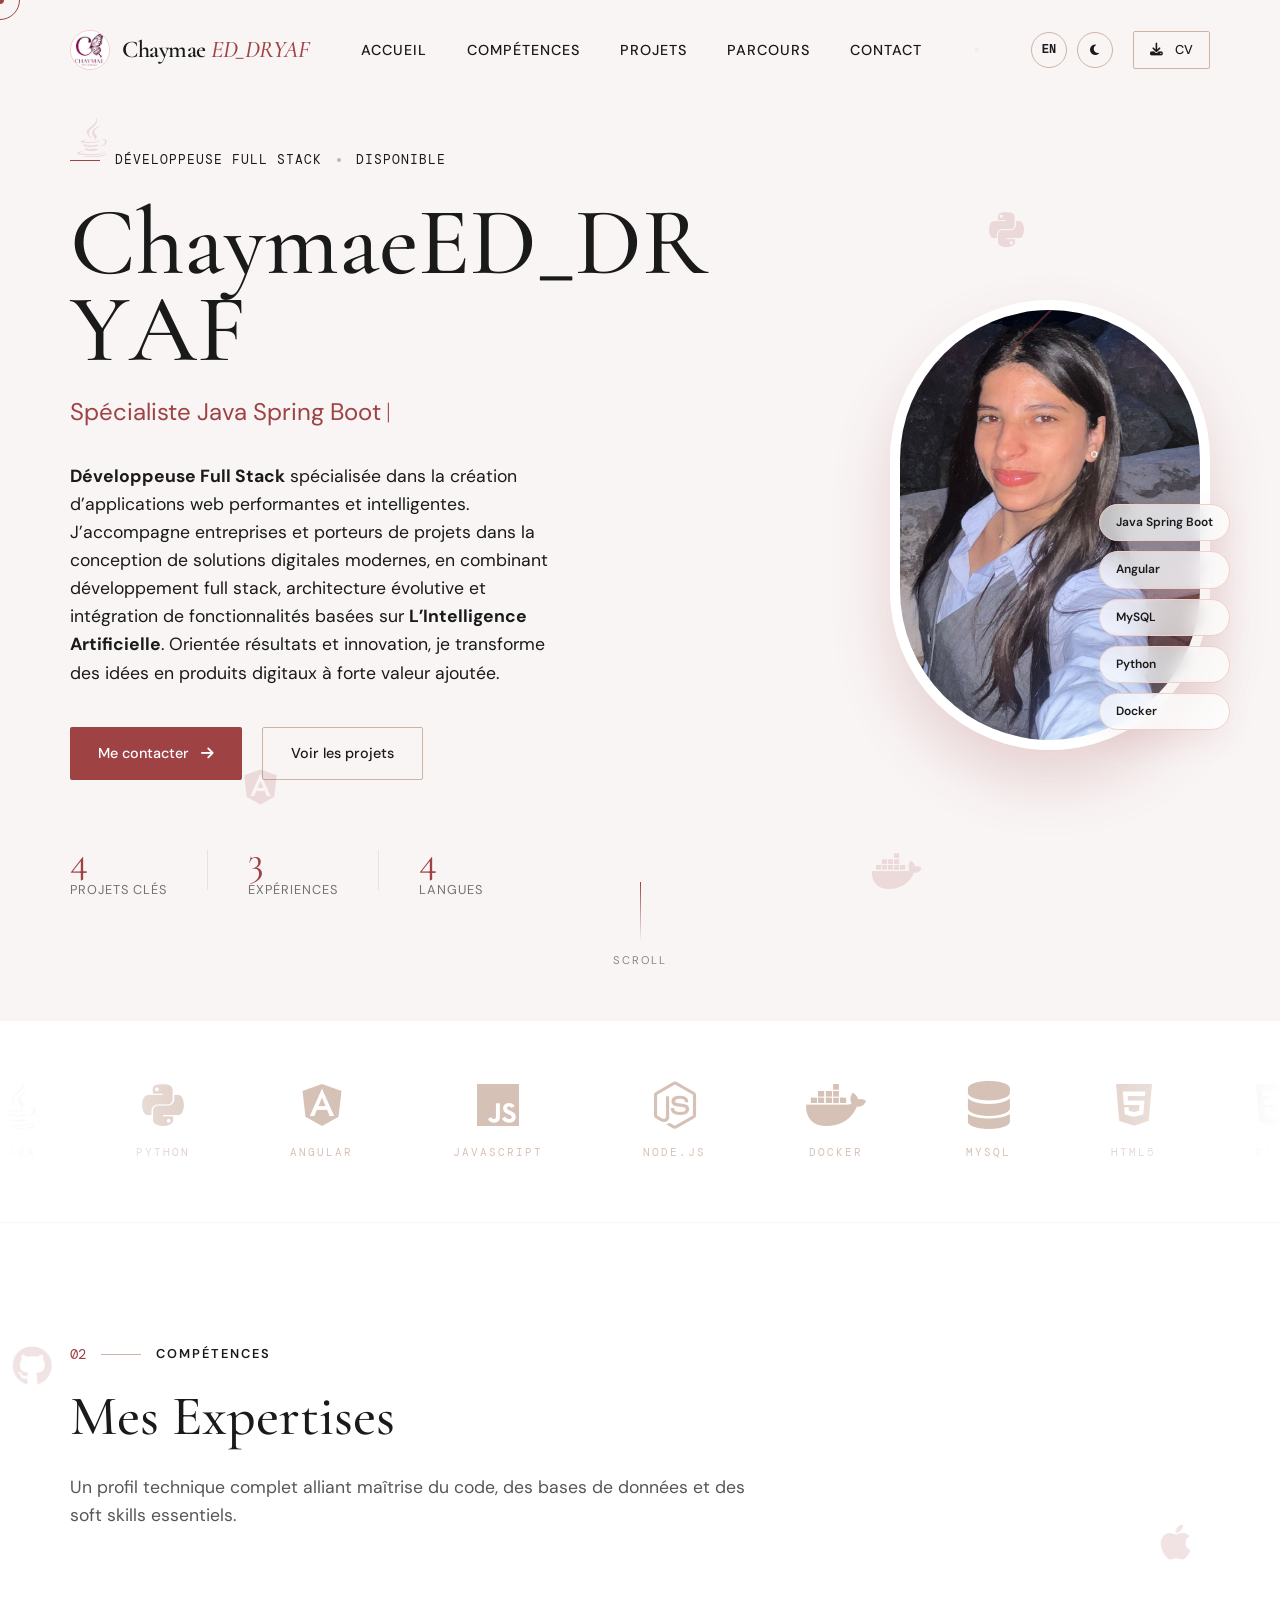
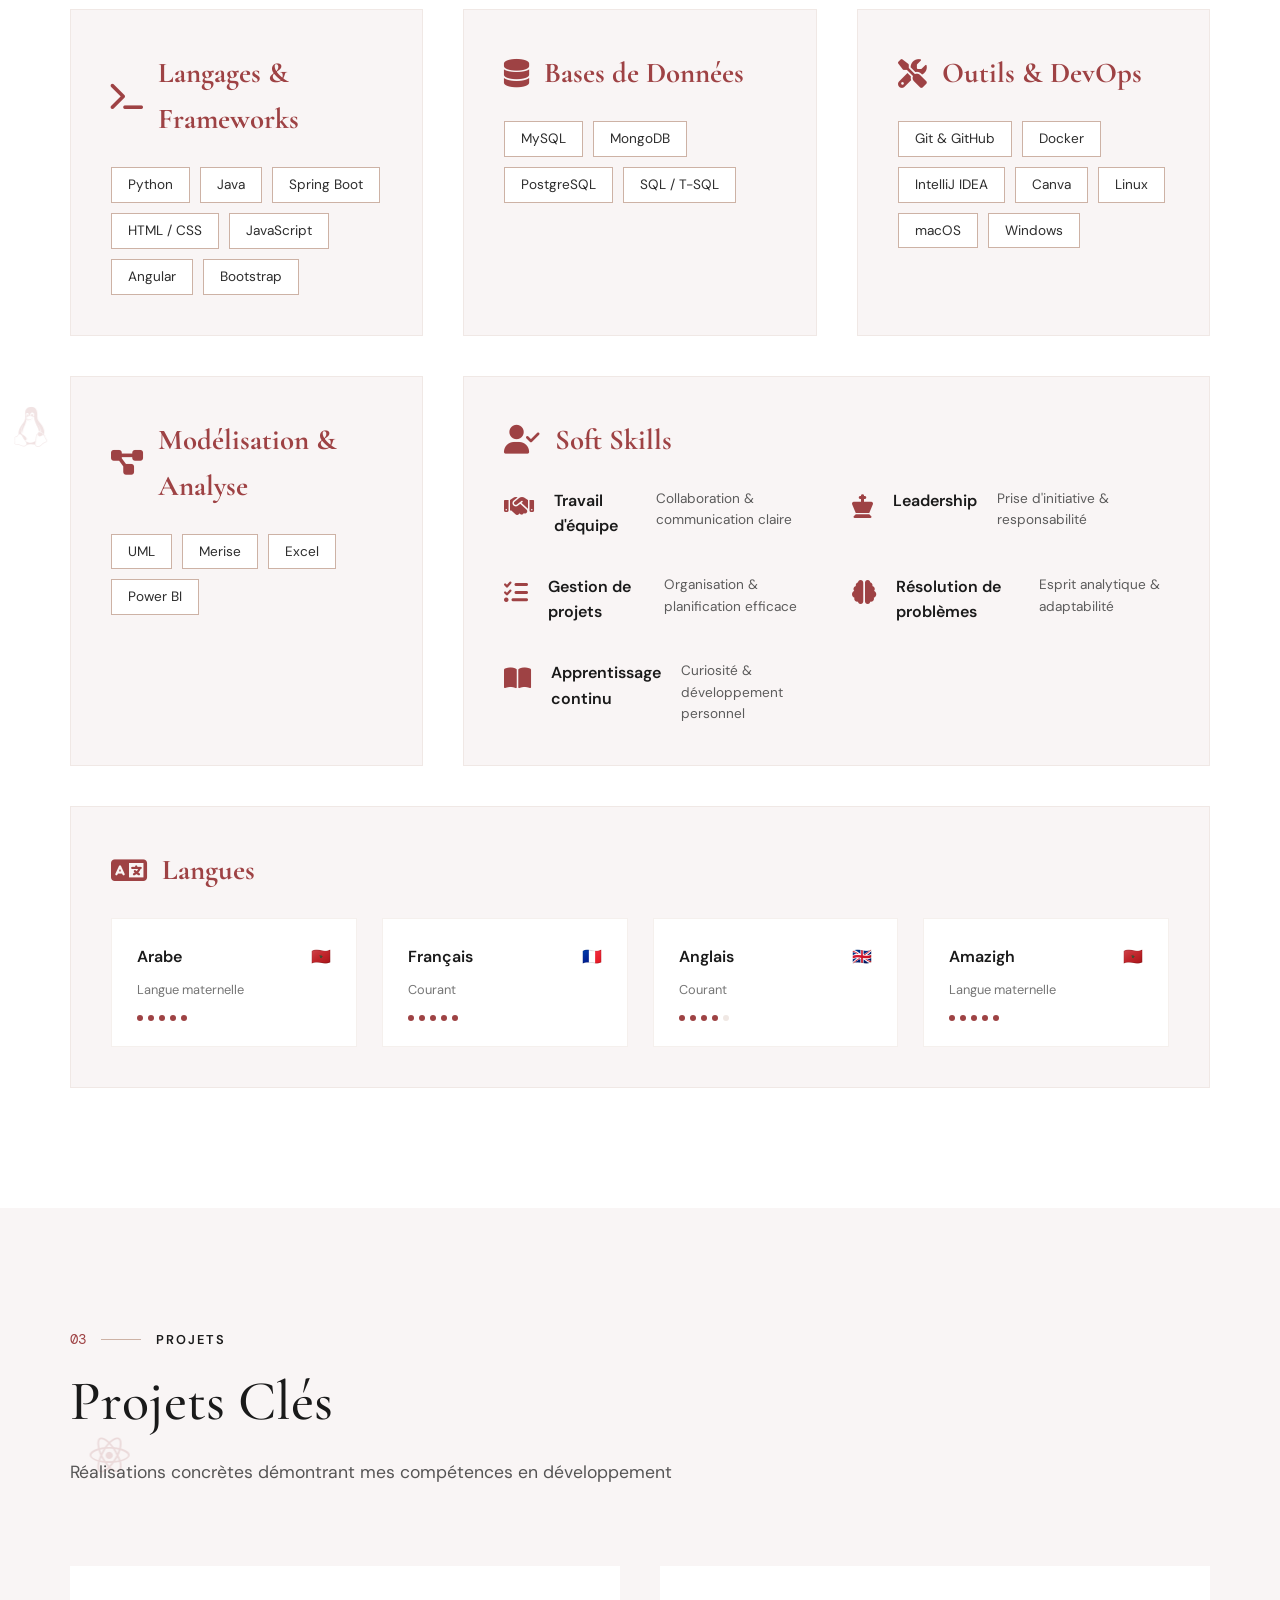
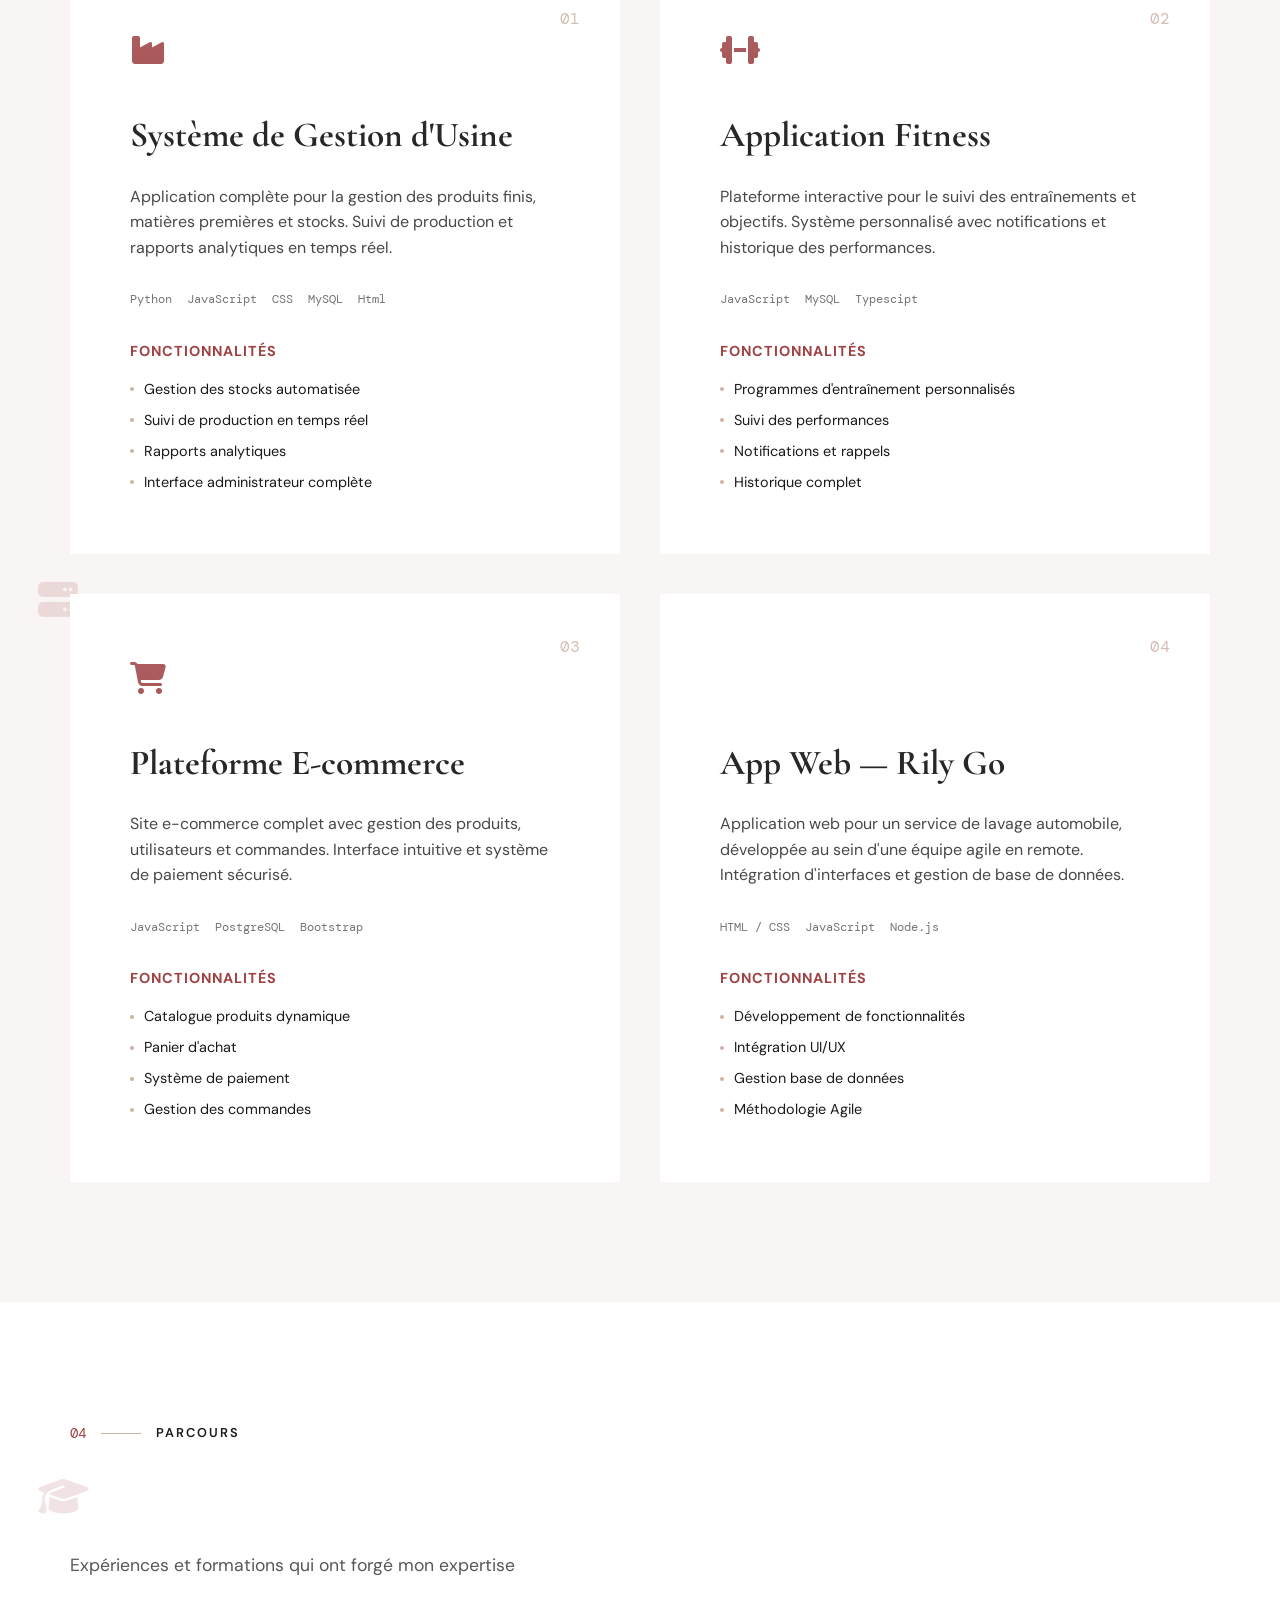
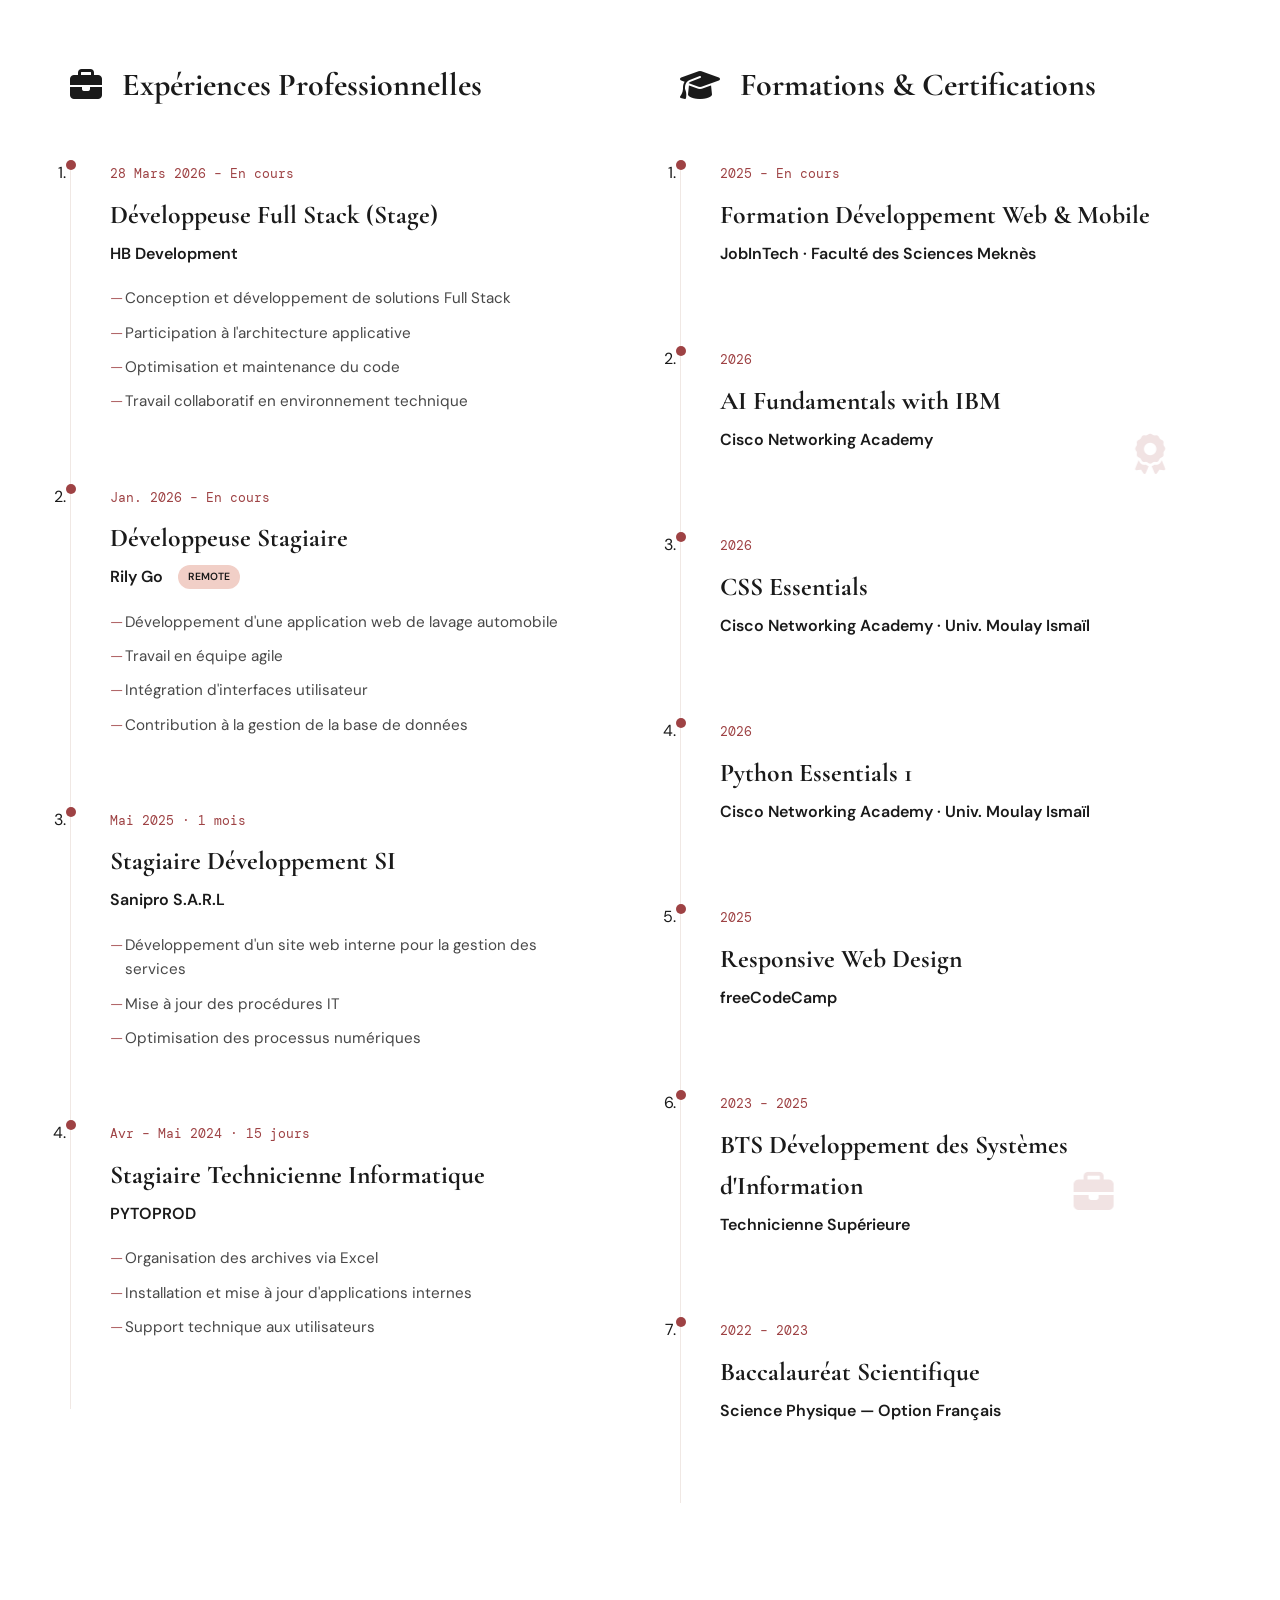
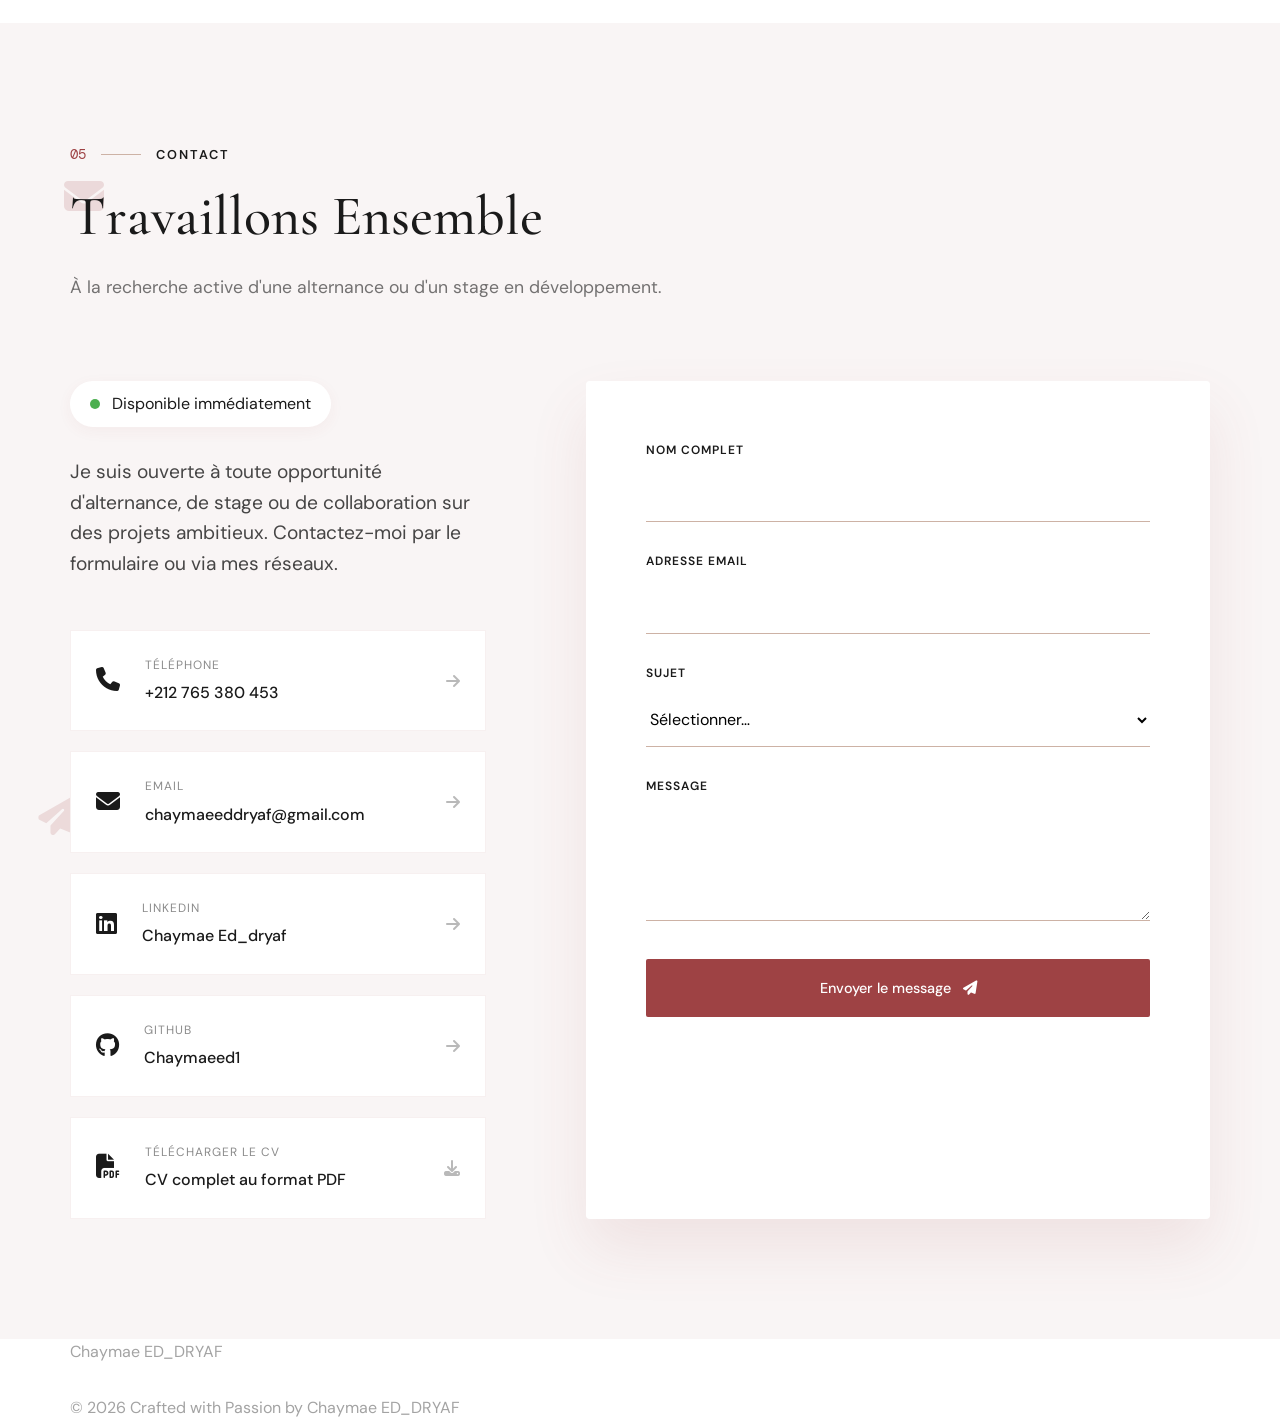
==== commit d3f23f45: "mode dark/light && EN/FR" ====
--- a/index.html
+++ b/index.html
@@ -6,7 +6,7 @@
     <meta name="viewport" content="width=device-width, initial-scale=1.0" />
     <meta name="description"
         content="Chaymae ED_DRYAF — Développeuse Full Stack spécialisée Java Spring Boot, Angular, Python. Disponible pour stage ou alternance." />
-    <title>Chaymae ED_DRYAF — Développeuse Full Stack</title>
+    <title>Chaymae ED_DRYAF — Développeuse Full Stack&AI Automation</title>
 
     <link rel="preconnect" href="https://fonts.googleapis.com" />
     <link rel="preconnect" href="https://fonts.gstatic.com" crossorigin />
@@ -60,11 +60,15 @@
                     <span class="nav__logo-text">Chaymae <em>ED_DRYAF</em></span>
                 </a>
                 <ul class="nav__links" id="js-nav-links">
-                    <li><a href="#home" class="nav__link" data-section="home">Accueil</a></li>
-                    <li><a href="#competences" class="nav__link" data-section="competences">Compétences</a></li>
-                    <li><a href="#projets" class="nav__link" data-section="projets">Projets</a></li>
-                    <li><a href="#experience" class="nav__link" data-section="experience">Parcours</a></li>
-                    <li><a href="#contact" class="nav__link" data-section="contact">Contact</a></li>
+                    <li><a href="#home" class="nav__link" data-section="home" data-i18n="nav_home">Accueil</a></li>
+                    <li><a href="#competences" class="nav__link" data-section="competences"
+                            data-i18n="nav_skills">Compétences</a></li>
+                    <li><a href="#projets" class="nav__link" data-section="projets" data-i18n="nav_projects">Projets</a>
+                    </li>
+                    <li><a href="#experience" class="nav__link" data-section="experience"
+                            data-i18n="nav_path">Parcours</a></li>
+                    <li><a href="#contact" class="nav__link" data-section="contact" data-i18n="nav_contact">Contact</a>
+                    </li>
                 </ul>
                 <button class="nav__toggle" id="js-nav-toggle" aria-label="Menu">
                     <span></span>
@@ -72,8 +76,14 @@
                     <span></span>
                 </button>
                 <div class="nav__actions">
-                    <a href="doc/cv chaymae ed-dryaf.pdf" download class="btn btn--cv">
-                        <i class="fas fa-download"></i><span>CV</span>
+                    <div class="header-tools">
+                        <button class="tool-btn" id="js-lang-toggle" aria-label="Switch Language">EN</button>
+                        <button class="tool-btn" id="js-theme-toggle" aria-label="Toggle Theme">
+                            <i class="fas fa-moon"></i>
+                        </button>
+                    </div>
+                    <a href="doc/cv-chaymae-ed-dryaf.pdf" target="_blank" class="btn btn--cv">
+                        <i class="fas fa-download"></i><span data-i18n="nav_cv">CV</span>
                     </a>
                     <button class="hamburger" id="js-hamburger" aria-label="Menu" aria-expanded="false">
                         <span></span><span></span><span></span>
@@ -99,9 +109,9 @@
                 <div class="hero__content">
                     <div class="hero__eyebrow" data-reveal>
                         <span class="eyebrow__line"></span>
-                        <span class="eyebrow__text">Développeuse Full Stack</span>
+                        <span class="eyebrow__text" data-i18n="hero_eyebrow_1">Développeuse Full Stack</span>
                         <span class="eyebrow__dot"></span>
-                        <span class="eyebrow__text">Disponible</span>
+                        <span class="eyebrow__text" data-i18n="hero_eyebrow_2">Disponible</span>
                     </div>
 
                     <h1 class="hero__title" data-reveal data-delay="1">
@@ -112,7 +122,7 @@
                         <span id="js-typed"></span><span class="blink-cursor">|</span>
                     </p>
 
-                    <p class="hero__bio" data-reveal data-delay="3">
+                    <p class="hero__bio" data-reveal data-delay="3" data-i18n="hero_bio">
                         <strong>Développeuse Full Stack</strong> spécialisée dans la création d’applications web
                         performantes et
                         intelligentes. J’accompagne entreprises et porteurs de projets dans la conception de solutions
@@ -122,24 +132,25 @@
                         transforme des idées en produits digitaux à forte valeur ajoutée.
                     </p>
                     <div class="hero__cta">
-                        <a href="#contact" class="btn btn--primary"><span>Me contacter</span><i
-                                class="fas fa-arrow-right"></i></a>
-                        <a href="#projets" class="btn btn--ghost"><span>Voir les projets</span></a>
+                        <a href="#contact" class="btn btn--primary"><span data-i18n="hero_cta_contact">Me
+                                contacter</span><i class="fas fa-arrow-right"></i></a>
+                        <a href="#projets" class="btn btn--ghost"><span data-i18n="hero_cta_projects">Voir les
+                                projets</span></a>
                     </div>
                     <div class="hero__stats" data-reveal data-delay="5">
                         <div class="stat">
                             <span class="stat__num" data-count="4">0</span>
-                            <span class="stat__label">Projets clés</span>
+                            <span class="stat__label" data-i18n="hero_stat_projects">Projets clés</span>
                         </div>
                         <div class="stat__sep"></div>
                         <div class="stat">
                             <span class="stat__num" data-count="3">0</span>
-                            <span class="stat__label">Expériences</span>
+                            <span class="stat__label" data-i18n="hero_stat_exp">Expériences</span>
                         </div>
                         <div class="stat__sep"></div>
                         <div class="stat">
                             <span class="stat__num" data-count="4">0</span>
-                            <span class="stat__label">Langues</span>
+                            <span class="stat__label" data-i18n="hero_stat_lang">Langues</span>
                         </div>
                     </div>
                 </div>
@@ -152,7 +163,7 @@
                         <img src="photos/phototest.jpeg" alt="Chaymae ED_DRYAF" class="photo-frame__img"
                             loading="eager" />
                         <div class="photo-frame__overlay"></div>
-                        <figcaption class="photo-frame__caption">
+                        <figcaption class="photo-frame__caption" data-i18n="hero_status">
                             <span class="status-dot"></span>Disponible · Tétouan, Maroc
                         </figcaption>
                     </figure>
@@ -211,17 +222,19 @@
                     <div class="section-label">
                         <span class="section-label__num">02</span>
                         <span class="section-label__sep"></span>
-                        <span class="section-label__text">Compétences</span>
-                    </div>
-                    <h2 class="section-title">Mes <em>Expertises</em></h2>
-                    <p class="section-sub">Un profil technique complet alliant maîtrise du code, des bases de données et
+                        <span class="section-label__text" data-i18n="nav_skills">Compétences</span>
+                    </div>
+                    <h2 class="section-title" data-i18n="section_skills_title">Mes <em>Expertises</em></h2>
+                    <p class="section-sub" data-i18n="section_skills_subtitle">Un profil technique complet alliant
+                        maîtrise du code, des bases de données et
                         des soft skills essentiels.</p>
                 </header>
 
                 <div class="skills__grid">
 
                     <div class="skill-group" data-reveal="left">
-                        <h3 class="skill-group__title"><i class="fas fa-terminal"></i> Langages &amp; Frameworks</h3>
+                        <h3 class="skill-group__title"><i class="fas fa-terminal"></i> <span
+                                data-i18n="skill_group_1">Langages &amp; Frameworks</span></h3>
                         <ul class="tag-list">
                             <li class="tag">Python</li>
                             <li class="tag">Java</li>
@@ -234,7 +247,8 @@
                     </div>
 
                     <div class="skill-group" data-reveal="right" data-delay="1">
-                        <h3 class="skill-group__title"><i class="fas fa-database"></i> Bases de Données</h3>
+                        <h3 class="skill-group__title"><i class="fas fa-database"></i> <span
+                                data-i18n="skill_group_2">Bases de Données</span></h3>
                         <ul class="tag-list">
                             <li class="tag">MySQL</li>
                             <li class="tag">MongoDB</li>
@@ -244,7 +258,8 @@
                     </div>
 
                     <div class="skill-group" data-reveal="left" data-delay="2">
-                        <h3 class="skill-group__title"><i class="fas fa-tools"></i> Outils &amp; DevOps</h3>
+                        <h3 class="skill-group__title"><i class="fas fa-tools"></i> <span
+                                data-i18n="skill_group_3">Outils &amp; DevOps</span></h3>
                         <ul class="tag-list">
                             <li class="tag">Git &amp; GitHub</li>
                             <li class="tag">Docker</li>
@@ -257,7 +272,8 @@
                     </div>
 
                     <div class="skill-group" data-reveal="right" data-delay="1">
-                        <h3 class="skill-group__title"><i class="fas fa-project-diagram"></i> Modélisation &amp; Analyse
+                        <h3 class="skill-group__title"><i class="fas fa-project-diagram"></i> <span
+                                data-i18n="skill_group_4">Modélisation &amp; Analyse</span>
                         </h3>
                         <ul class="tag-list">
                             <li class="tag">UML</li>
@@ -268,43 +284,51 @@
                     </div>
 
                     <div class="skill-group skill-group--wide" data-reveal>
-                        <h3 class="skill-group__title"><i class="fas fa-user-check"></i> Soft Skills</h3>
+                        <h3 class="skill-group__title"><i class="fas fa-user-check"></i> <span
+                                data-i18n="skill_group_soft">Soft Skills</span></h3>
                         <ul class="soft-list">
                             <li class="soft-item">
                                 <span class="soft-item__icon"><i class="fas fa-handshake"></i></span>
-                                <span class="soft-item__name">Travail d'équipe</span>
-                                <span class="soft-item__desc">Collaboration &amp; communication claire</span>
+                                <span class="soft-item__name" data-i18n="soft_1_name">Travail d'équipe</span>
+                                <span class="soft-item__desc" data-i18n="soft_1_desc">Collaboration &amp; communication
+                                    claire</span>
                             </li>
                             <li class="soft-item">
                                 <span class="soft-item__icon"><i class="fas fa-chess-king"></i></span>
-                                <span class="soft-item__name">Leadership</span>
-                                <span class="soft-item__desc">Prise d'initiative &amp; responsabilité</span>
+                                <span class="soft-item__name" data-i18n="soft_2_name">Leadership</span>
+                                <span class="soft-item__desc" data-i18n="soft_2_desc">Prise d'initiative &amp;
+                                    responsabilité</span>
                             </li>
                             <li class="soft-item">
                                 <span class="soft-item__icon"><i class="fas fa-tasks"></i></span>
-                                <span class="soft-item__name">Gestion de projets</span>
-                                <span class="soft-item__desc">Organisation &amp; planification efficace</span>
+                                <span class="soft-item__name" data-i18n="soft_3_name">Gestion de projets</span>
+                                <span class="soft-item__desc" data-i18n="soft_3_desc">Organisation &amp; planification
+                                    efficace</span>
                             </li>
                             <li class="soft-item">
                                 <span class="soft-item__icon"><i class="fas fa-brain"></i></span>
-                                <span class="soft-item__name">Résolution de problèmes</span>
-                                <span class="soft-item__desc">Esprit analytique &amp; adaptabilité</span>
+                                <span class="soft-item__name" data-i18n="soft_4_name">Résolution de problèmes</span>
+                                <span class="soft-item__desc" data-i18n="soft_4_desc">Esprit analytique &amp;
+                                    adaptabilité</span>
                             </li>
                             <li class="soft-item">
                                 <span class="soft-item__icon"><i class="fas fa-book-open"></i></span>
-                                <span class="soft-item__name">Apprentissage continu</span>
-                                <span class="soft-item__desc">Curiosité &amp; développement personnel</span>
+                                <span class="soft-item__name" data-i18n="soft_5_name">Apprentissage continu</span>
+                                <span class="soft-item__desc" data-i18n="soft_5_desc">Curiosité &amp; développement
+                                    personnel</span>
                             </li>
                         </ul>
                     </div>
 
                     <div class="skill-group skill-group--full" data-reveal>
-                        <h3 class="skill-group__title"><i class="fas fa-language"></i> Langues</h3>
+                        <h3 class="skill-group__title"><i class="fas fa-language"></i> <span
+                                data-i18n="skill_lang">Langues</span></h3>
                         <div class="lang-grid">
                             <div class="lang-card">
-                                <div class="lang-card__top"><span class="lang-card__name">Arabe</span><span>🇲🇦</span>
+                                <div class="lang-card__top"><span class="lang-card__name"
+                                        data-i18n="lang_1_name">Arabe</span><span>🇲🇦</span>
                                 </div>
-                                <span class="lang-card__level">Langue maternelle</span>
+                                <span class="lang-card__level" data-i18n="lang_level_native">Langue maternelle</span>
                                 <div class="lang-card__dots">
                                     <span class="dot dot--on"></span><span class="dot dot--on"></span><span
                                         class="dot dot--on"></span><span class="dot dot--on"></span><span
@@ -312,9 +336,9 @@
                                 </div>
                             </div>
                             <div class="lang-card">
-                                <div class="lang-card__top"><span
-                                        class="lang-card__name">Français</span><span>🇫🇷</span></div>
-                                <span class="lang-card__level">Courant</span>
+                                <div class="lang-card__top"><span class="lang-card__name"
+                                        data-i18n="lang_2_name">Français</span><span>🇫🇷</span></div>
+                                <span class="lang-card__level" data-i18n="lang_level_fluent">Courant</span>
                                 <div class="lang-card__dots">
                                     <span class="dot dot--on"></span><span class="dot dot--on"></span><span
                                         class="dot dot--on"></span><span class="dot dot--on"></span><span
@@ -322,9 +346,9 @@
                                 </div>
                             </div>
                             <div class="lang-card">
-                                <div class="lang-card__top"><span
-                                        class="lang-card__name">Anglais</span><span>🇬🇧</span></div>
-                                <span class="lang-card__level">Courant</span>
+                                <div class="lang-card__top"><span class="lang-card__name"
+                                        data-i18n="lang_3_name">Anglais</span><span>🇬🇧</span></div>
+                                <span class="lang-card__level" data-i18n="lang_level_fluent">Courant</span>
                                 <div class="lang-card__dots">
                                     <span class="dot dot--on"></span><span class="dot dot--on"></span><span
                                         class="dot dot--on"></span><span class="dot dot--on"></span><span
@@ -332,9 +356,9 @@
                                 </div>
                             </div>
                             <div class="lang-card">
-                                <div class="lang-card__top"><span
-                                        class="lang-card__name">Amazigh</span><span>🇲🇦</span></div>
-                                <span class="lang-card__level">Langue maternelle</span>
+                                <div class="lang-card__top"><span class="lang-card__name"
+                                        data-i18n="lang_4_name">Amazigh</span><span>🇲🇦</span></div>
+                                <span class="lang-card__level" data-i18n="lang_level_native">Langue maternelle</span>
                                 <div class="lang-card__dots">
                                     <span class="dot dot--on"></span><span class="dot dot--on"></span><span
                                         class="dot dot--on"></span><span class="dot dot--on"></span><span
@@ -360,10 +384,11 @@
                     <div class="section-label">
                         <span class="section-label__num">03</span>
                         <span class="section-label__sep"></span>
-                        <span class="section-label__text">Projets</span>
-                    </div>
-                    <h2 class="section-title">Projets <em>Clés</em></h2>
-                    <p class="section-sub">Réalisations concrètes démontrant mes compétences en développement</p>
+                        <span class="section-label__text" data-i18n="nav_projects">Projets</span>
+                    </div>
+                    <h2 class="section-title" data-i18n="section_projects_title">Projets <em>Clés</em></h2>
+                    <p class="section-sub" data-i18n="section_projects_subtitle">Réalisations concrètes démontrant mes
+                        compétences en développement</p>
                 </header>
 
                 <div class="projects__grid">
@@ -371,8 +396,9 @@
                     <article class="project-card glare-wrap" data-reveal="skew">
                         <span class="project-card__num">01</span>
                         <div class="project-card__icon"><i class="fas fa-industry"></i></div>
-                        <h3 class="project-card__title">Système de Gestion d'Usine</h3>
-                        <p class="project-card__desc">Application complète pour la gestion des produits finis, matières
+                        <h3 class="project-card__title" data-i18n="project_1_title">Système de Gestion d'Usine</h3>
+                        <p class="project-card__desc" data-i18n="project_1_desc">Application complète pour la gestion
+                            des produits finis, matières
                             premières et stocks. Suivi de production et rapports analytiques en temps réel.</p>
                         <ul class="project-card__tags">
 
@@ -386,12 +412,12 @@
 </li>
 </ul>
 <div class="project-card__features">
-    <h4>Fonctionnalités</h4>
+    <h4 data-i18n="project_features">Fonctionnalités</h4>
     <ul>
-        <li>Gestion des stocks automatisée</li>
-        <li>Suivi de production en temps réel</li>
-        <li>Rapports analytiques</li>
-        <li>Interface administrateur complète</li>
+        <li data-i18n="project_1_f1">Gestion des stocks automatisée</li>
+        <li data-i18n="project_1_f2">Suivi de production en temps réel</li>
+        <li data-i18n="project_1_f3">Rapports analytiques</li>
+        <li data-i18n="project_1_f4">Interface administrateur complète</li>
     </ul>
 </div>
 </article>
@@ -399,8 +425,8 @@
 <article class="project-card glare-wrap" data-reveal="skew" data-delay="1">
     <span class="project-card__num">02</span>
     <div class="project-card__icon"><i class="fas fa-dumbbell"></i></div>
-    <h3 class="project-card__title">Application Fitness</h3>
-    <p class="project-card__desc">Plateforme interactive pour le suivi des entraînements et
+    <h3 class="project-card__title" data-i18n="project_2_title">Application Fitness</h3>
+    <p class="project-card__desc" data-i18n="project_2_desc">Plateforme interactive pour le suivi des entraînements et
         objectifs. Système personnalisé avec notifications et historique des performances.</p>
     <ul class="project-card__tags">
         <li class="proj-tag">JavaScript</li>
@@ -410,10 +436,10 @@
     <div class="project-card__features">
         <h4>Fonctionnalités</h4>
         <ul>
-            <li>Programmes d'entraînement personnalisés</li>
-            <li>Suivi des performances</li>
-            <li>Notifications et rappels</li>
-            <li>Historique complet</li>
+            <li data-i18n="project_2_f1">Programmes d'entraînement personnalisés</li>
+            <li data-i18n="project_2_f2">Suivi des performances</li>
+            <li data-i18n="project_2_f3">Notifications et rappels</li>
+            <li data-i18n="project_2_f4">Historique complet</li>
         </ul>
     </div>
 </article>
@@ -421,8 +447,9 @@
 <article class="project-card glare-wrap" data-reveal="skew" data-delay="2">
     <span class="project-card__num">03</span>
     <div class="project-card__icon"><i class="fas fa-shopping-cart"></i></div>
-    <h3 class="project-card__title">Plateforme E-commerce</h3>
-    <p class="project-card__desc">Site e-commerce complet avec gestion des produits, utilisateurs et
+    <h3 class="project-card__title" data-i18n="project_3_title">Plateforme E-commerce</h3>
+    <p class="project-card__desc" data-i18n="project_3_desc">Site e-commerce complet avec gestion des produits,
+        utilisateurs et
         commandes. Interface intuitive et système de paiement sécurisé.</p>
     <ul class="project-card__tags">
         <li class="proj-tag">JavaScript</li>
@@ -432,10 +459,10 @@
     <div class="project-card__features">
         <h4>Fonctionnalités</h4>
         <ul>
-            <li>Catalogue produits dynamique</li>
-            <li>Panier d'achat</li>
-            <li>Système de paiement</li>
-            <li>Gestion des commandes</li>
+            <li data-i18n="project_3_f1">Catalogue produits dynamique</li>
+            <li data-i18n="project_3_f2">Panier d'achat</li>
+            <li data-i18n="project_3_f3">Système de paiement</li>
+            <li data-i18n="project_3_f4">Gestion des commandes</li>
         </ul>
     </div>
 </article>
@@ -443,8 +470,9 @@
 <article class="project-card glare-wrap" data-reveal="skew" data-delay="3">
     <span class="project-card__num">04</span>
     <div class="project-card__icon"><i class="fas fa-car-wash"></i></div>
-    <h3 class="project-card__title">App Web — Rily Go</h3>
-    <p class="project-card__desc">Application web pour un service de lavage automobile, développée
+    <h3 class="project-card__title" data-i18n="project_4_title">App Web — Rily Go</h3>
+    <p class="project-card__desc" data-i18n="project_4_desc">Application web pour un service de lavage automobile,
+        développée
         au sein d'une équipe agile en remote. Intégration d'interfaces et gestion de base de
         données.</p>
     <ul class="project-card__tags">
@@ -455,10 +483,10 @@
     <div class="project-card__features">
         <h4>Fonctionnalités</h4>
         <ul>
-            <li>Développement de fonctionnalités</li>
-            <li>Intégration UI/UX</li>
-            <li>Gestion base de données</li>
-            <li>Méthodologie Agile</li>
+            <li data-i18n="project_4_f1">Développement de fonctionnalités</li>
+            <li data-i18n="project_4_f2">Intégration UI/UX</li>
+            <li data-i18n="project_4_f3">Gestion base de données</li>
+            <li data-i18n="project_4_f4">Méthodologie Agile</li>
         </ul>
     </div>
 </article>
@@ -478,17 +506,19 @@
             <div class="section-label">
                 <span class="section-label__num">04</span>
                 <span class="section-label__sep"></span>
-                <span class="section-label__text">Parcours</span>
-            </div>
-            <h2 class="section-title">Parcours <em>Professionnel</em></h2>
-            <p class="section-sub">Expériences et formations qui ont forgé mon expertise</p>
+                <span class="section-label__text" data-i18n="nav_path">Parcours</span>
+            </div>
+            <h2 class="section-title" data-i18n="section_exp_title">Parcours <em>Professionnel</em></h2>
+            <p class="section-sub" data-i18n="section_exp_subtitle">Expériences et formations qui ont forgé mon
+                expertise</p>
         </header>
 
         <div class="experience__grid">
 
             <!-- Col Expériences -->
             <div class="timeline" data-reveal="left">
-                <h3 class="timeline__col-title"><i class="fas fa-briefcase"></i> Expériences Professionnelles
+                <h3 class="timeline__col-title"><i class="fas fa-briefcase"></i> <span data-i18n="exp_col_1">Expériences
+                        Professionnelles</span>
                 </h3>
                 <ol class="timeline__list">
 
@@ -499,10 +529,10 @@
                             <h4 class="timeline__title">Développeuse Full Stack (Stage)</h4>
                             <p class="timeline__place">HB Development</p>
                             <ul class="timeline__tasks">
-                                <li>Conception et développement de solutions Full Stack</li>
-                                <li>Participation à l'architecture applicative</li>
-                                <li>Optimisation et maintenance du code</li>
-                                <li>Travail collaboratif en environnement technique</li>
+                                <li data-i18n="exp_1_t1">Conception et développement de solutions Full Stack</li>
+                                <li data-i18n="exp_1_t2">Participation à l'architecture applicative</li>
+                                <li data-i18n="exp_1_t3">Optimisation et maintenance du code</li>
+                                <li data-i18n="exp_1_t4">Travail collaboratif en environnement technique</li>
                             </ul>
                         </div>
                     </li>
@@ -515,10 +545,10 @@
                             <p class="timeline__place">Rily Go <span class="badge badge--remote">Remote</span>
                             </p>
                             <ul class="timeline__tasks">
-                                <li>Développement d'une application web de lavage automobile</li>
-                                <li>Travail en équipe agile</li>
-                                <li>Intégration d'interfaces utilisateur</li>
-                                <li>Contribution à la gestion de la base de données</li>
+                                <li data-i18n="exp_2_t1">Développement d'une application web de lavage automobile</li>
+                                <li data-i18n="exp_2_t2">Travail en équipe agile</li>
+                                <li data-i18n="exp_2_t3">Intégration d'interfaces utilisateur</li>
+                                <li data-i18n="exp_2_t4">Contribution à la gestion de la base de données</li>
                             </ul>
                         </div>
                     </li>
@@ -530,9 +560,10 @@
                             <h4 class="timeline__title">Stagiaire Développement SI</h4>
                             <p class="timeline__place">Sanipro S.A.R.L</p>
                             <ul class="timeline__tasks">
-                                <li>Développement d'un site web interne pour la gestion des services</li>
-                                <li>Mise à jour des procédures IT</li>
-                                <li>Optimisation des processus numériques</li>
+                                <li data-i18n="exp_3_t1">Développement d'un site web interne pour la gestion des
+                                    services</li>
+                                <li data-i18n="exp_3_t2">Mise à jour des procédures IT</li>
+                                <li data-i18n="exp_3_t3">Optimisation des processus numériques</li>
                             </ul>
                         </div>
                     </li>
@@ -544,9 +575,9 @@
                             <h4 class="timeline__title">Stagiaire Technicienne Informatique</h4>
                             <p class="timeline__place">PYTOPROD</p>
                             <ul class="timeline__tasks">
-                                <li>Organisation des archives via Excel</li>
-                                <li>Installation et mise à jour d'applications internes</li>
-                                <li>Support technique aux utilisateurs</li>
+                                <li data-i18n="exp_4_t1">Organisation des archives via Excel</li>
+                                <li data-i18n="exp_4_t2">Installation et mise à jour d'applications internes</li>
+                                <li data-i18n="exp_4_t3">Support technique aux utilisateurs</li>
                             </ul>
                         </div>
                     </li>
@@ -556,8 +587,9 @@
 
             <!-- Col Formations -->
             <div class="timeline" data-reveal="right" data-delay="2">
-                <h3 class="timeline__col-title"><i class="fas fa-graduation-cap"></i> Formations &amp;
-                    Certifications</h3>
+                <h3 class="timeline__col-title"><i class="fas fa-graduation-cap"></i> <span
+                        data-i18n="exp_col_2">Formations &amp;
+                        Certifications</span></h3>
                 <ol class="timeline__list">
 
                     <li class="timeline__entry">
@@ -641,10 +673,11 @@
             <div class="section-label">
                 <span class="section-label__num">05</span>
                 <span class="section-label__sep"></span>
-                <span class="section-label__text">Contact</span>
-            </div>
-            <h2 class="section-title">Travaillons <em>Ensemble</em></h2>
-            <p class="section-sub">À la recherche active d'une alternance ou d'un stage en développement.</p>
+                <span class="section-label__text" data-i18n="nav_contact">Contact</span>
+            </div>
+            <h2 class="section-title" data-i18n="section_contact_title">Travaillons <em>Ensemble</em></h2>
+            <p class="section-sub" data-i18n="section_contact_subtitle">À la recherche active d'une alternance ou d'un
+                stage en développement.</p>
         </header>
 
         <div class="contact__grid">
@@ -652,9 +685,10 @@
             <div class="contact__info" data-reveal>
                 <div class="avail-badge">
                     <span class="avail-badge__dot"></span>
-                    <span class="avail-badge__text">Disponible immédiatement</span>
+                    <span class="avail-badge__text" data-i18n="contact_avail">Disponible immédiatement</span>
                 </div>
-                <p class="contact__pitch">Je suis ouverte à toute opportunité d'alternance, de stage ou de
+                <p class="contact__pitch" data-i18n="contact_pitch">Je suis ouverte à toute opportunité d'alternance, de
+                    stage ou de
                     collaboration sur des projets ambitieux. Contactez-moi par le formulaire ou via mes réseaux.
                 </p>
 
@@ -662,7 +696,7 @@
                     <a href="tel:+212765380453" class="contact-link">
                         <span class="contact-link__icon"><i class="fas fa-phone"></i></span>
                         <div class="contact-link__body">
-                            <span class="contact-link__name">Téléphone</span>
+                            <span class="contact-link__name" data-i18n="contact_phone">Téléphone</span>
                             <span class="contact-link__val">+212 765 380 453</span>
                         </div>
                         <i class="fas fa-arrow-right contact-link__arrow"></i>
@@ -670,7 +704,7 @@
                     <a href="mailto:chaymaeeddryaf@gmail.com" class="contact-link">
                         <span class="contact-link__icon"><i class="fas fa-envelope"></i></span>
                         <div class="contact-link__body">
-                            <span class="contact-link__name">Email</span>
+                            <span class="contact-link__name" data-i18n="contact_email">Email</span>
                             <span class="contact-link__val">chaymaeeddryaf@gmail.com</span>
                         </div>
                         <i class="fas fa-arrow-right contact-link__arrow"></i>
@@ -679,7 +713,7 @@
                         class="contact-link">
                         <span class="contact-link__icon"><i class="fab fa-linkedin"></i></span>
                         <div class="contact-link__body">
-                            <span class="contact-link__name">LinkedIn</span>
+                            <span class="contact-link__name" data-i18n="contact_linkedin">LinkedIn</span>
                             <span class="contact-link__val">Chaymae Ed_dryaf</span>
                         </div>
                         <i class="fas fa-arrow-right contact-link__arrow"></i>
@@ -687,16 +721,16 @@
                     <a href="https://github.com/Chaymaeed1" target="_blank" rel="noopener" class="contact-link">
                         <span class="contact-link__icon"><i class="fab fa-github"></i></span>
                         <div class="contact-link__body">
-                            <span class="contact-link__name">GitHub</span>
+                            <span class="contact-link__name" data-i18n="contact_github">GitHub</span>
                             <span class="contact-link__val">Chaymaeed1</span>
                         </div>
                         <i class="fas fa-arrow-right contact-link__arrow"></i>
                     </a>
-                    <a href="doc/cv chaymae ed-dryaf.pdf" download class="contact-link">
+                    <a href="doc/cv-chaymae-ed-dryaf.pdf" target="_blank" class="contact-link">
                         <span class="contact-link__icon"><i class="fas fa-file-pdf"></i></span>
                         <div class="contact-link__body">
-                            <span class="contact-link__name">Télécharger le CV</span>
-                            <span class="contact-link__val">CV complet au format PDF</span>
+                            <span class="contact-link__name" data-i18n="contact_cv_download">Télécharger le CV</span>
+                            <span class="contact-link__val" data-i18n="contact_cv_desc">CV complet au format PDF</span>
                         </div>
                         <i class="fas fa-download contact-link__arrow"></i>
                     </a>
@@ -707,43 +741,43 @@
                 <form class="contact-form" id="js-contact-form" action="https://formspree.io/f/mojnqjqy" method="POST"
                     novalidate>
                     <div class="form-group">
-                        <label class="form-label" for="cf-name">Nom Complet</label>
+                        <label class="form-label" for="cf-name" data-i18n="form_name">Nom Complet</label>
                         <input class="form-control" type="text" id="cf-name" name="name" required autocomplete="name" />
                         <span class="form-line"></span>
                         <span class="form-error" role="alert"></span>
                     </div>
                     <div class="form-group">
-                        <label class="form-label" for="cf-email">Adresse Email</label>
+                        <label class="form-label" for="cf-email" data-i18n="form_email">Adresse Email</label>
                         <input class="form-control" type="email" id="cf-email" name="email" required
                             autocomplete="email" />
                         <span class="form-line"></span>
                         <span class="form-error" role="alert"></span>
                     </div>
                     <div class="form-group">
-                        <label class="form-label" for="cf-sujet">Sujet</label>
+                        <label class="form-label" for="cf-sujet" data-i18n="form_subject">Sujet</label>
                         <select class="form-control form-select" id="cf-sujet" name="sujet" required>
-                            <option value="">Sélectionner…</option>
-                            <option value="alternance">Proposition d'alternance</option>
-                            <option value="stage">Proposition de stage</option>
-                            <option value="projet">Projet de développement</option>
-                            <option value="autre">Autre</option>
+                            <option value="" data-i18n="form_subject_opt_0">Sélectionner…</option>
+                            <option value="alternance" data-i18n="form_subject_opt_1">Proposition d'alternance</option>
+                            <option value="stage" data-i18n="form_subject_opt_2">Proposition de stage</option>
+                            <option value="projet" data-i18n="form_subject_opt_3">Projet de développement</option>
+                            <option value="autre" data-i18n="form_subject_opt_4">Autre</option>
                         </select>
                         <span class="form-line"></span>
                         <span class="form-error" role="alert"></span>
                     </div>
                     <div class="form-group">
-                        <label class="form-label" for="cf-message">Message</label>
+                        <label class="form-label" for="cf-message" data-i18n="form_message">Message</label>
                         <textarea class="form-control form-textarea" id="cf-message" name="message" rows="4" required
                             minlength="20"></textarea>
                         <span class="form-line"></span>
                         <span class="form-error" role="alert"></span>
                     </div>
                     <button type="submit" class="btn btn--gold btn--submit" id="js-submit-btn">
-                        <span class="btn__text">Envoyer le message</span>
+                        <span class="btn__text" data-i18n="form_submit">Envoyer le message</span>
                         <span class="btn__icon"><i class="fas fa-paper-plane"></i></span>
                         <span class="btn__loading" hidden><i class="fas fa-circle-notch fa-spin"></i></span>
                     </button>
-                    <div class="form-success" id="js-form-success" hidden>
+                    <div class="form-success" id="js-form-success" data-i18n="form_success" hidden>
                         <i class="fas fa-check-circle"></i> Message envoyé ! Je vous répondrai dans les plus
                         brefs délais.
                     </div>
@@ -767,7 +801,7 @@
                     class="fab fa-github"></i></a>
             <a href="mailto:chaymae.eddryaf@gmail.com" class="footer__social"><i class="fas fa-envelope"></i></a>
         </div>
-        <p class="footer__credits">&copy; 2026 Crafted with Passion by Chaymae ED_DRYAF</p>
+        <p class="footer__credits" data-i18n="footer_credits">&copy; 2026 Crafted with Passion by Chaymae ED_DRYAF</p>
     </div>
 </footer>
 
--- a/style.css
+++ b/style.css
@@ -16,6 +16,14 @@
     --clr-glass: rgba(255, 255, 255, 0.7);
     --clr-glass-dark: rgba(26, 26, 26, 0.8);
     
+    /* Semantic Colors */
+    --bg-body: var(--clr-light);
+    --bg-soft: var(--clr-light-soft);
+    --text-main: var(--clr-dark);
+    --text-soft: var(--clr-dark-soft);
+    --border-ui: rgba(205, 178, 165, 0.2);
+    --glass-ui: var(--clr-glass);
+
     /* Typography */
     --ff-serif: 'Cormorant Garamond', serif;
     --ff-sans: 'DM Sans', sans-serif;
@@ -35,6 +43,19 @@
     --sh-hard: 0 30px 60px rgba(158, 66, 68, 0.2);
 }
 
+[data-theme="dark"] {
+    --bg-body: #121212;
+    --bg-soft: #1A1A1A;
+    --text-main: #F9F5F5;
+    --text-soft: #CDB2A5;
+    --border-ui: rgba(158, 66, 68, 0.2);
+    --glass-ui: rgba(26, 26, 26, 0.8);
+    
+    --sh-soft: 0 10px 30px rgba(0, 0, 0, 0.3);
+    --sh-medium: 0 20px 50px rgba(0, 0, 0, 0.4);
+    --sh-hard: 0 30px 60px rgba(0, 0, 0, 0.5);
+}
+
 /* ── RESET & BASE ── */
 * {
     margin: 0;
@@ -49,11 +70,12 @@
 
 body {
     font-family: var(--ff-sans);
-    background-color: var(--clr-light);
-    color: var(--clr-dark);
+    background-color: var(--bg-body);
+    color: var(--text-main);
     line-height: 1.6;
     overflow-x: hidden;
     cursor: none; /* Custom cursor */
+    transition: background-color 0.5s ease, color 0.5s ease;
 }
 
 a {
@@ -177,7 +199,7 @@
 
 .header--scrolled {
     padding: 15px 0;
-    background-color: var(--clr-glass);
+    background-color: var(--glass-ui);
     backdrop-filter: blur(15px);
     box-shadow: var(--sh-soft);
 }
@@ -200,6 +222,7 @@
     border-radius: 50%;
     object-fit: cover;
     border: 1px solid var(--clr-secondary);
+    animation: float 8s ease-in-out infinite;
 }
 
 .nav__logo-text {
@@ -251,6 +274,36 @@
     border: none;
     cursor: pointer;
     padding: 10px;
+    color: var(--text-main);
+}
+
+.header-tools {
+    display: flex;
+    align-items: center;
+    gap: 10px;
+}
+
+.tool-btn {
+    width: 36px;
+    height: 36px;
+    border-radius: 50%;
+    border: 1px solid var(--clr-accent);
+    background: transparent;
+    color: var(--text-main);
+    display: flex;
+    align-items: center;
+    justify-content: center;
+    cursor: pointer;
+    font-family: var(--ff-mono);
+    font-size: 0.75rem;
+    font-weight: 600;
+    transition: var(--tr-fast);
+}
+
+.tool-btn:hover {
+    background-color: var(--clr-primary);
+    color: var(--clr-light);
+    border-color: var(--clr-primary);
 }
 
 /* ── BUTTONS ── */
@@ -469,6 +522,7 @@
     border: 10px solid var(--clr-light);
     box-shadow: var(--sh-hard);
     transition: var(--tr-smooth);
+    animation: float 6s ease-in-out infinite;
 }
 
 .photo-frame__img {
@@ -555,8 +609,8 @@
 }
 
 @keyframes float {
-    0%, 100% { transform: translateY(0); }
-    50% { transform: translateY(-10px); }
+    0%, 100% { transform: translateY(0) rotate(0deg); }
+    50% { transform: translateY(-20px) rotate(2deg); }
 }
 
 .scroll-hint {
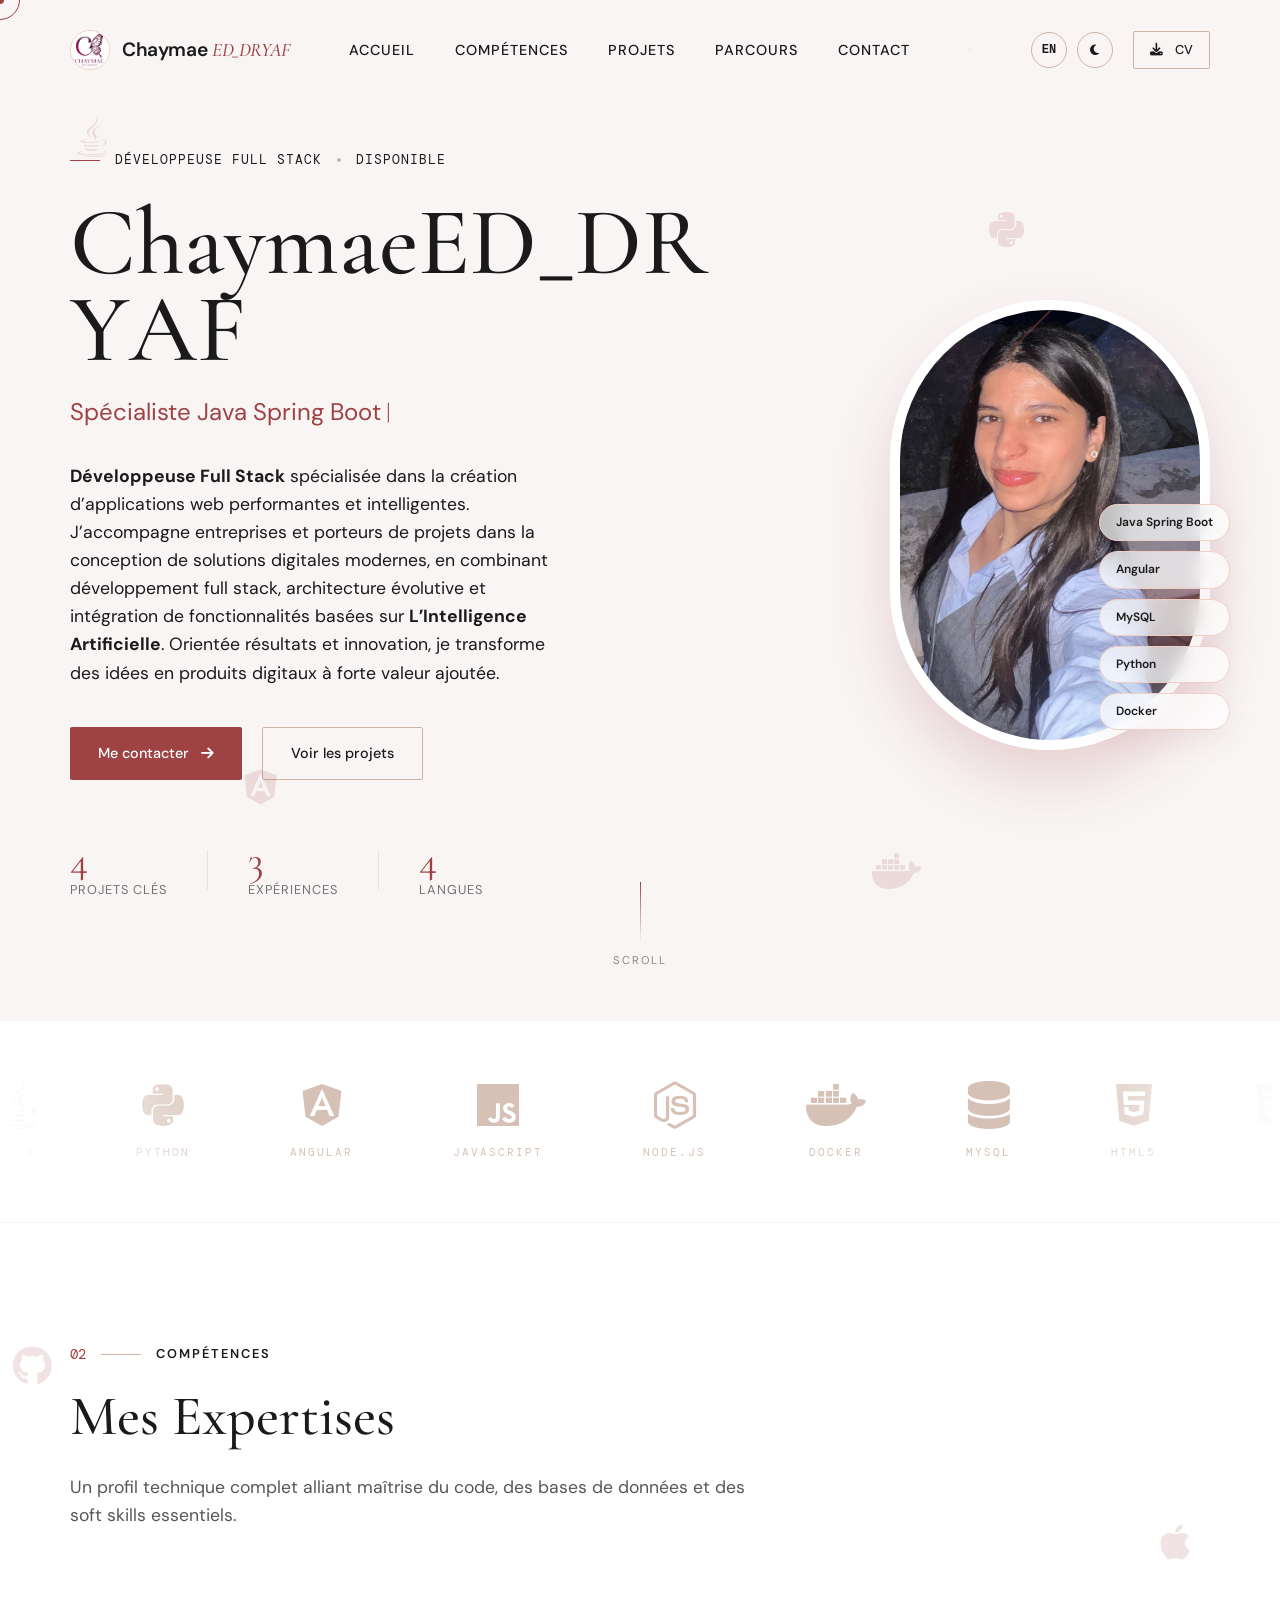
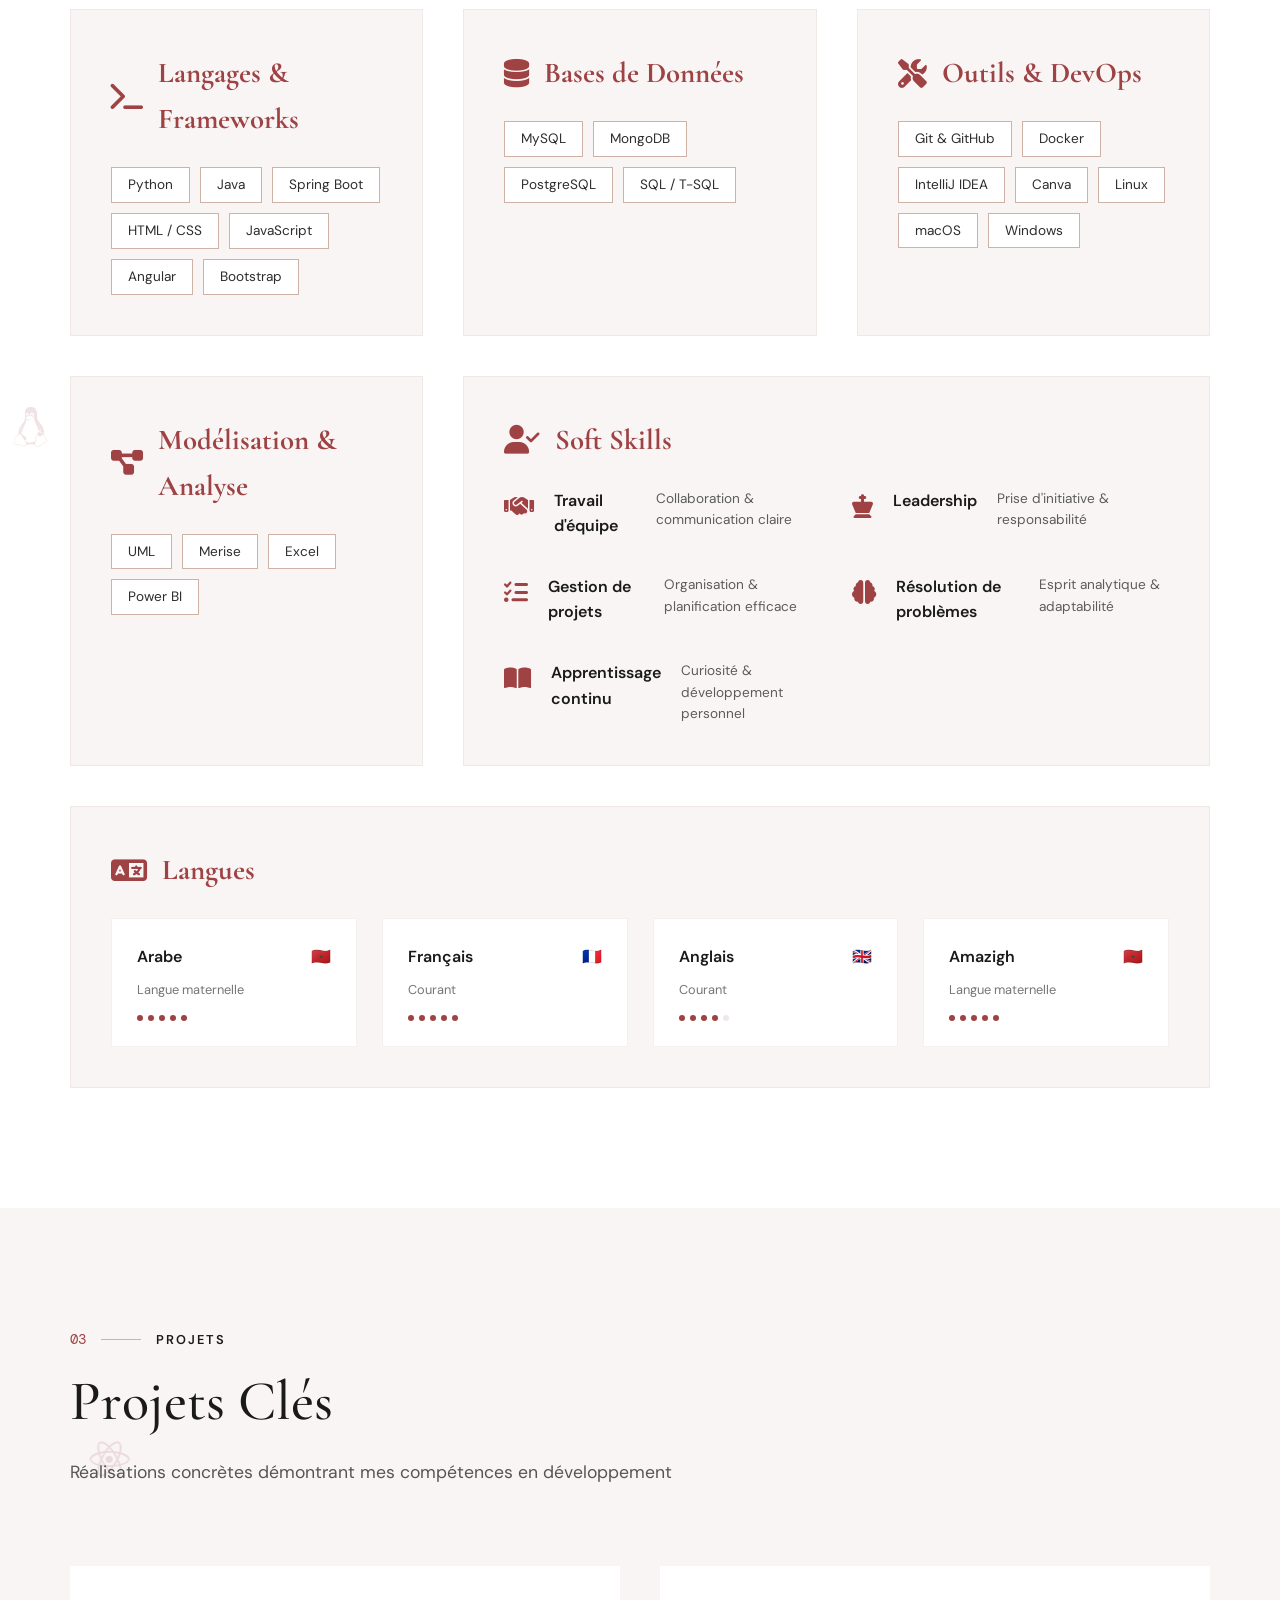
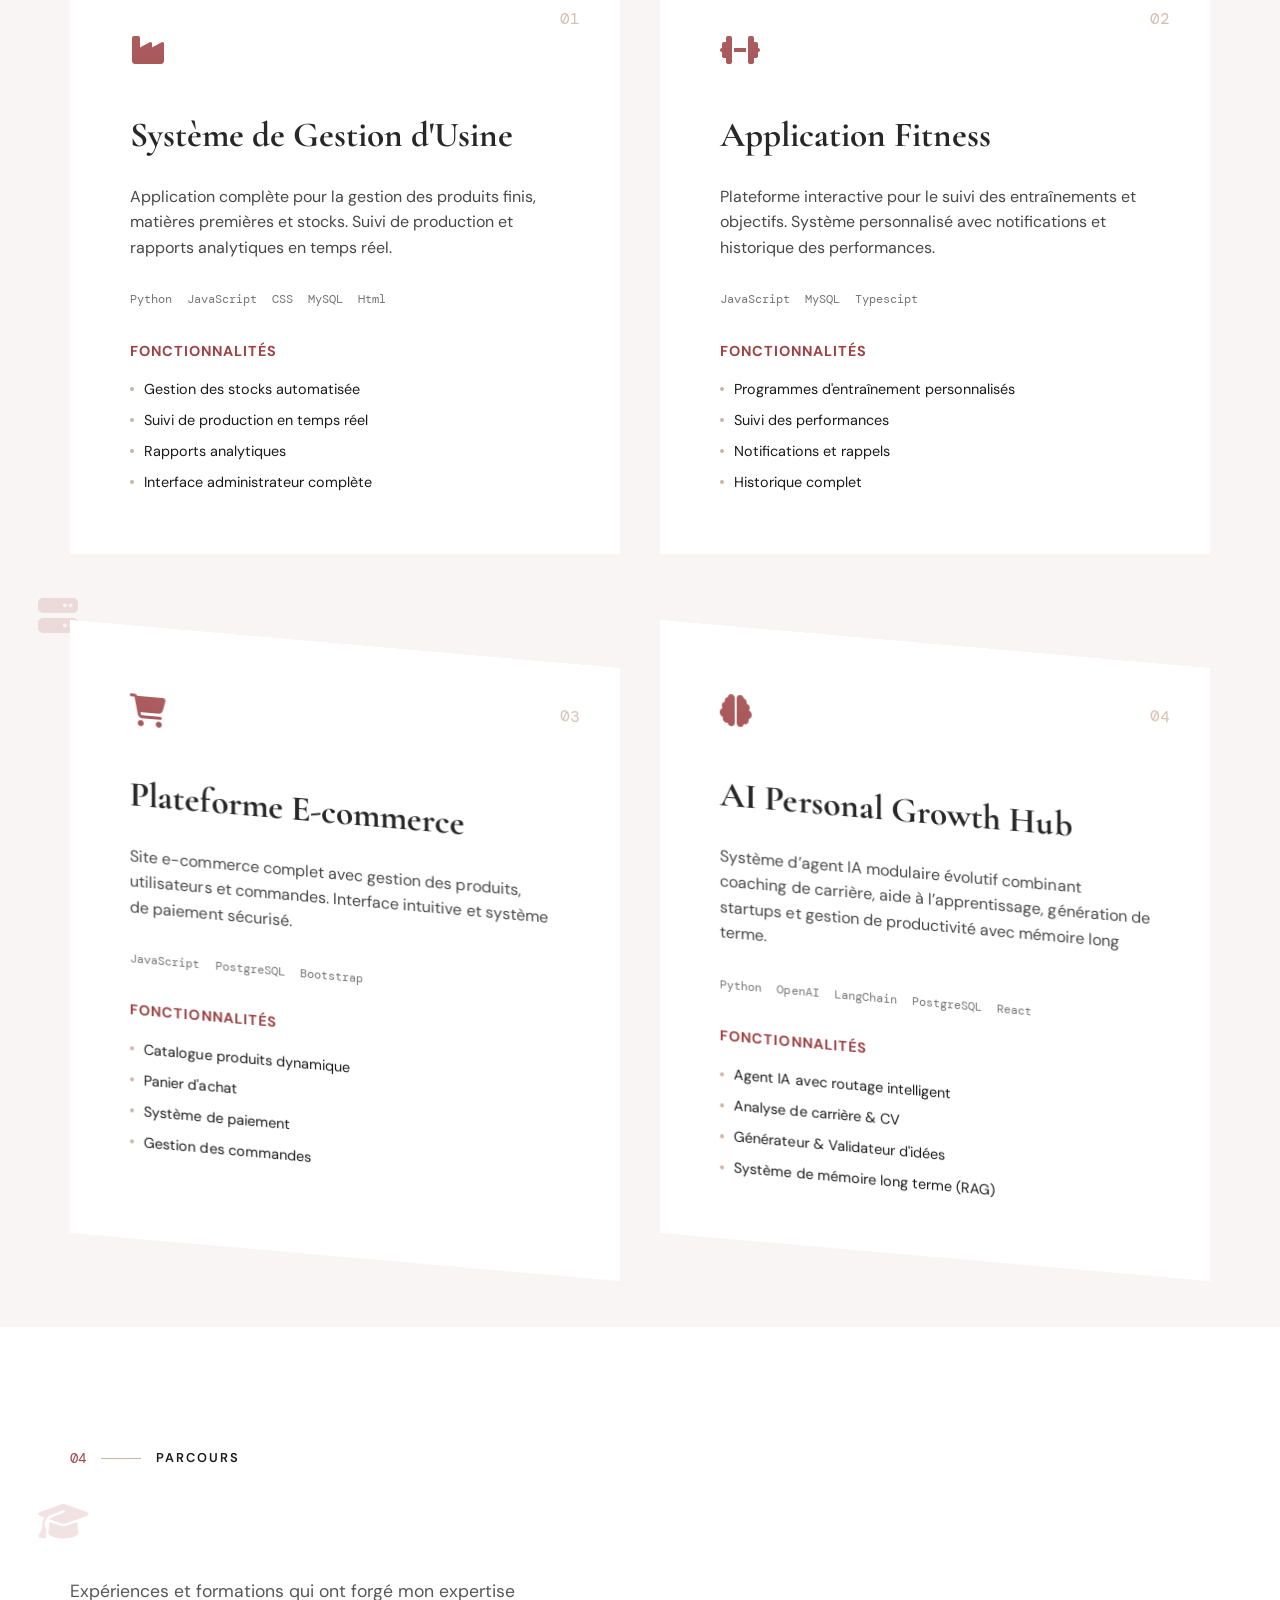
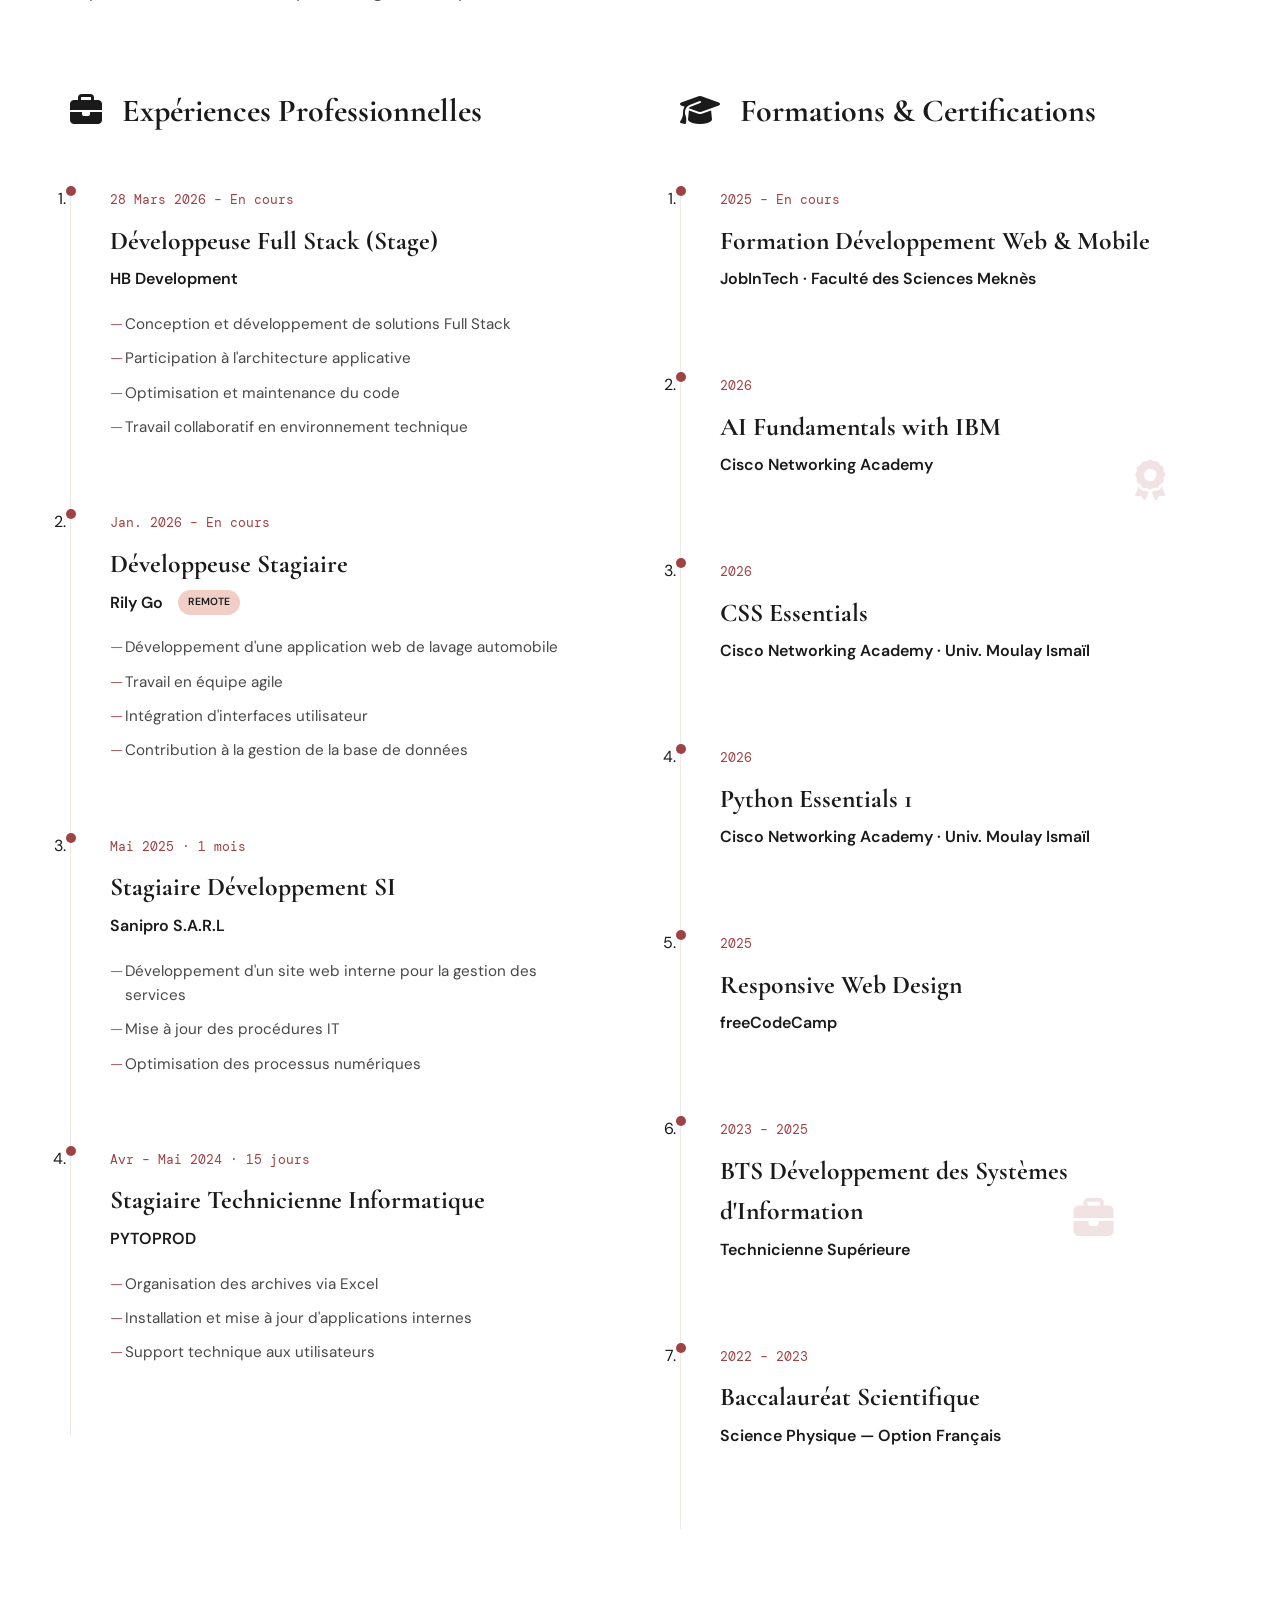
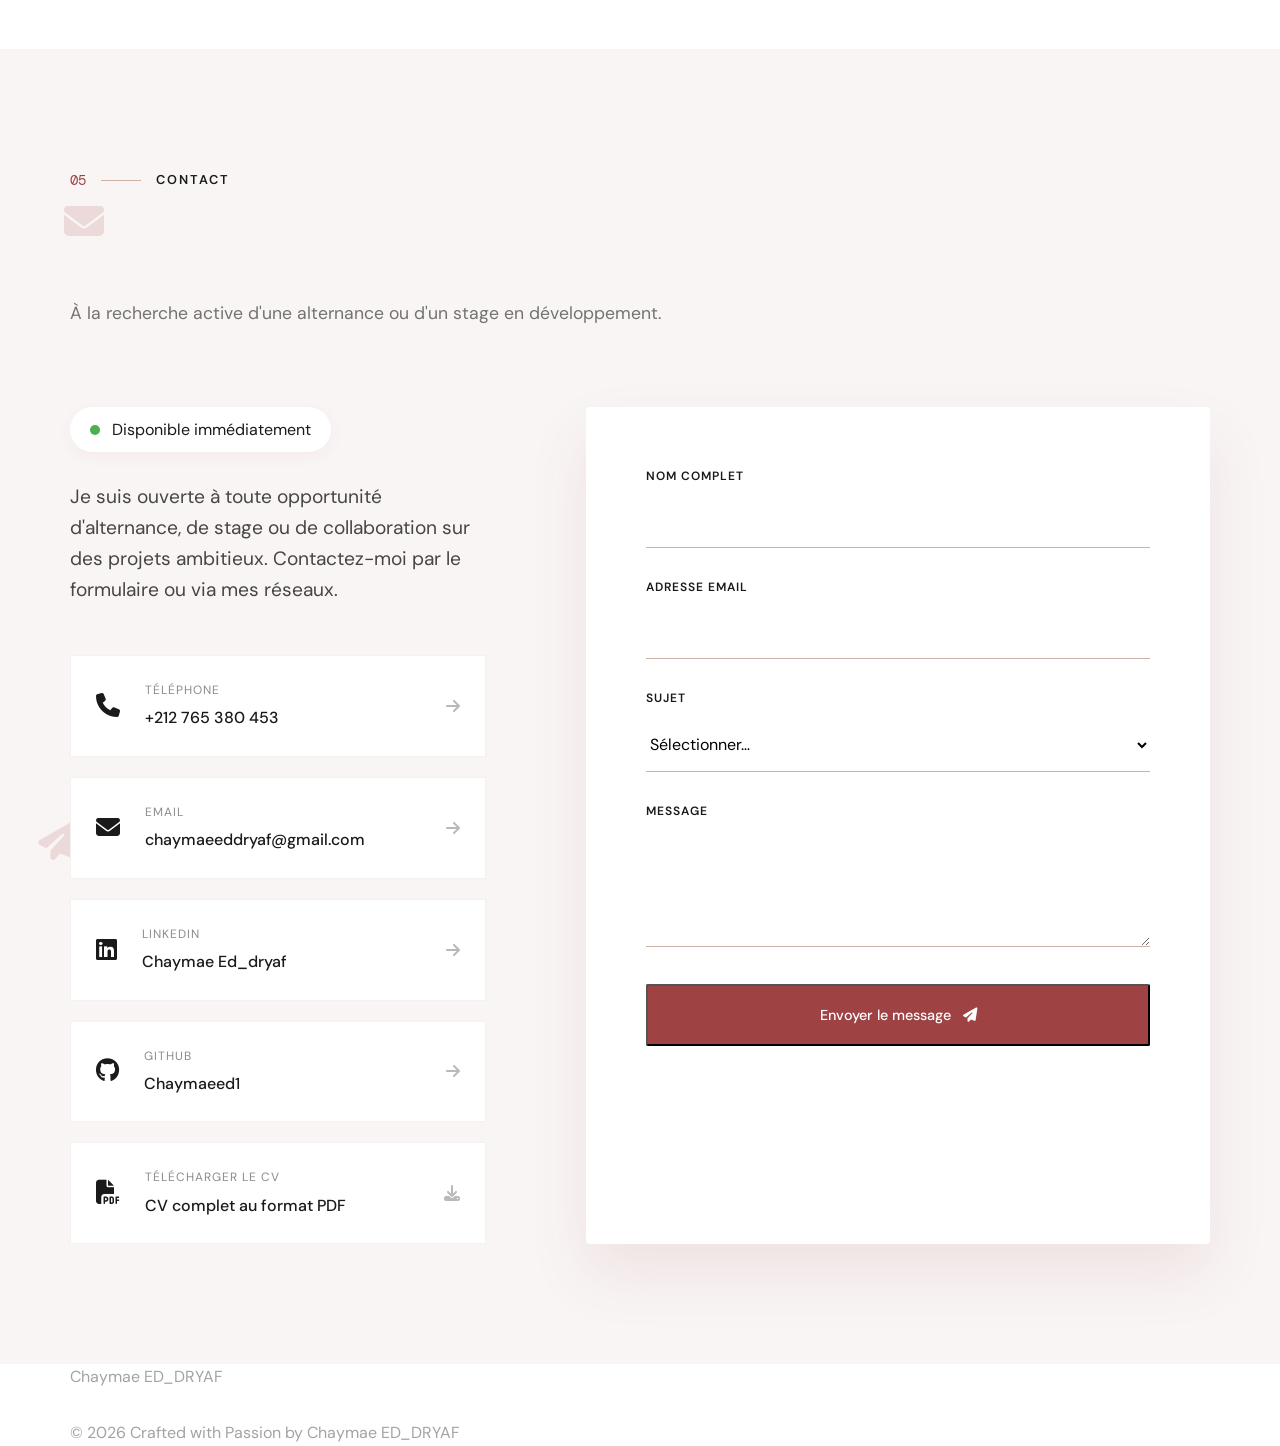
==== commit 79b0ab50: "add poject in my project" ====
--- a/index.html
+++ b/index.html
@@ -469,24 +469,23 @@
 
 <article class="project-card glare-wrap" data-reveal="skew" data-delay="3">
     <span class="project-card__num">04</span>
-    <div class="project-card__icon"><i class="fas fa-car-wash"></i></div>
-    <h3 class="project-card__title" data-i18n="project_4_title">App Web — Rily Go</h3>
-    <p class="project-card__desc" data-i18n="project_4_desc">Application web pour un service de lavage automobile,
-        développée
-        au sein d'une équipe agile en remote. Intégration d'interfaces et gestion de base de
-        données.</p>
+    <div class="project-card__icon"><i class="fas fa-brain"></i></div>
+    <h3 class="project-card__title" data-i18n="project_4_title">AI Personal Growth Hub</h3>
+    <p class="project-card__desc" data-i18n="project_4_desc">Système d’agent IA modulaire évolutif combinant coaching de carrière, aide à l’apprentissage, génération de startups et gestion de productivité avec mémoire long terme.</p>
     <ul class="project-card__tags">
-        <li class="proj-tag">HTML / CSS</li>
-        <li class="proj-tag">JavaScript</li>
-        <li class="proj-tag">Node.js</li>
+        <li class="proj-tag">Python</li>
+        <li class="proj-tag">OpenAI</li>
+        <li class="proj-tag">LangChain</li>
+        <li class="proj-tag">PostgreSQL</li>
+        <li class="proj-tag">React</li>
     </ul>
     <div class="project-card__features">
-        <h4>Fonctionnalités</h4>
+        <h4 data-i18n="project_features">Fonctionnalités</h4>
         <ul>
-            <li data-i18n="project_4_f1">Développement de fonctionnalités</li>
-            <li data-i18n="project_4_f2">Intégration UI/UX</li>
-            <li data-i18n="project_4_f3">Gestion base de données</li>
-            <li data-i18n="project_4_f4">Méthodologie Agile</li>
+            <li data-i18n="project_4_f1">Agent IA avec routage intelligent</li>
+            <li data-i18n="project_4_f2">Analyse de carrière & CV</li>
+            <li data-i18n="project_4_f3">Générateur & Validateur d'idées</li>
+            <li data-i18n="project_4_f4">Système de mémoire long terme (RAG)</li>
         </ul>
     </div>
 </article>
--- a/style.css
+++ b/style.css
@@ -226,10 +226,17 @@
 }
 
 .nav__logo-text {
-    font-family: var(--ff-serif);
-    font-size: 1.5rem;
+    font-family: var(--ff-heading);
+    font-size: 1.2rem;
     font-weight: 600;
-    letter-spacing: -0.5px;
+    letter-spacing: -0.02em;
+    color: var(--clr-text-main);
+    animation: textNudge 5s ease-in-out infinite;
+}
+
+@keyframes textNudge {
+    0%, 100% { transform: translateX(0); }
+    50% { transform: translateX(3px); }
 }
 
 .nav__links {
@@ -317,13 +324,24 @@
     font-weight: 500;
     font-size: 0.9rem;
     cursor: pointer;
-    border: none;
+}
+
+.hero__title .char {
+    display: inline-block;
     transition: var(--tr-smooth);
+    animation: charFloat 4s ease-in-out infinite;
+}
+
+@keyframes charFloat {
+    0%, 100% { transform: translateY(0); }
+    50% { transform: translateY(-5px); }
 }
 
 .btn--primary {
     background-color: var(--clr-primary);
     color: var(--clr-light);
+    border: none;
+    transition: var(--tr-smooth);
 }
 
 .btn--primary:hover {
@@ -522,7 +540,8 @@
     border: 10px solid var(--clr-light);
     box-shadow: var(--sh-hard);
     transition: var(--tr-smooth);
-    animation: float 6s ease-in-out infinite;
+    animation: float 8s ease-in-out infinite;
+    transform-style: preserve-3d;
 }
 
 .photo-frame__img {
@@ -609,8 +628,18 @@
 }
 
 @keyframes float {
-    0%, 100% { transform: translateY(0) rotate(0deg); }
-    50% { transform: translateY(-20px) rotate(2deg); }
+    0%, 100% { 
+        transform: perspective(1000px) translateY(0) rotateX(0deg) rotateY(0deg); 
+    }
+    25% { 
+        transform: perspective(1000px) translateY(-15px) rotateX(4deg) rotateY(-4deg); 
+    }
+    50% { 
+        transform: perspective(1000px) translateY(-5px) rotateX(-2deg) rotateY(6deg); 
+    }
+    75% { 
+        transform: perspective(1000px) translateY(-20px) rotateX(3deg) rotateY(-3deg); 
+    }
 }
 
 .scroll-hint {
